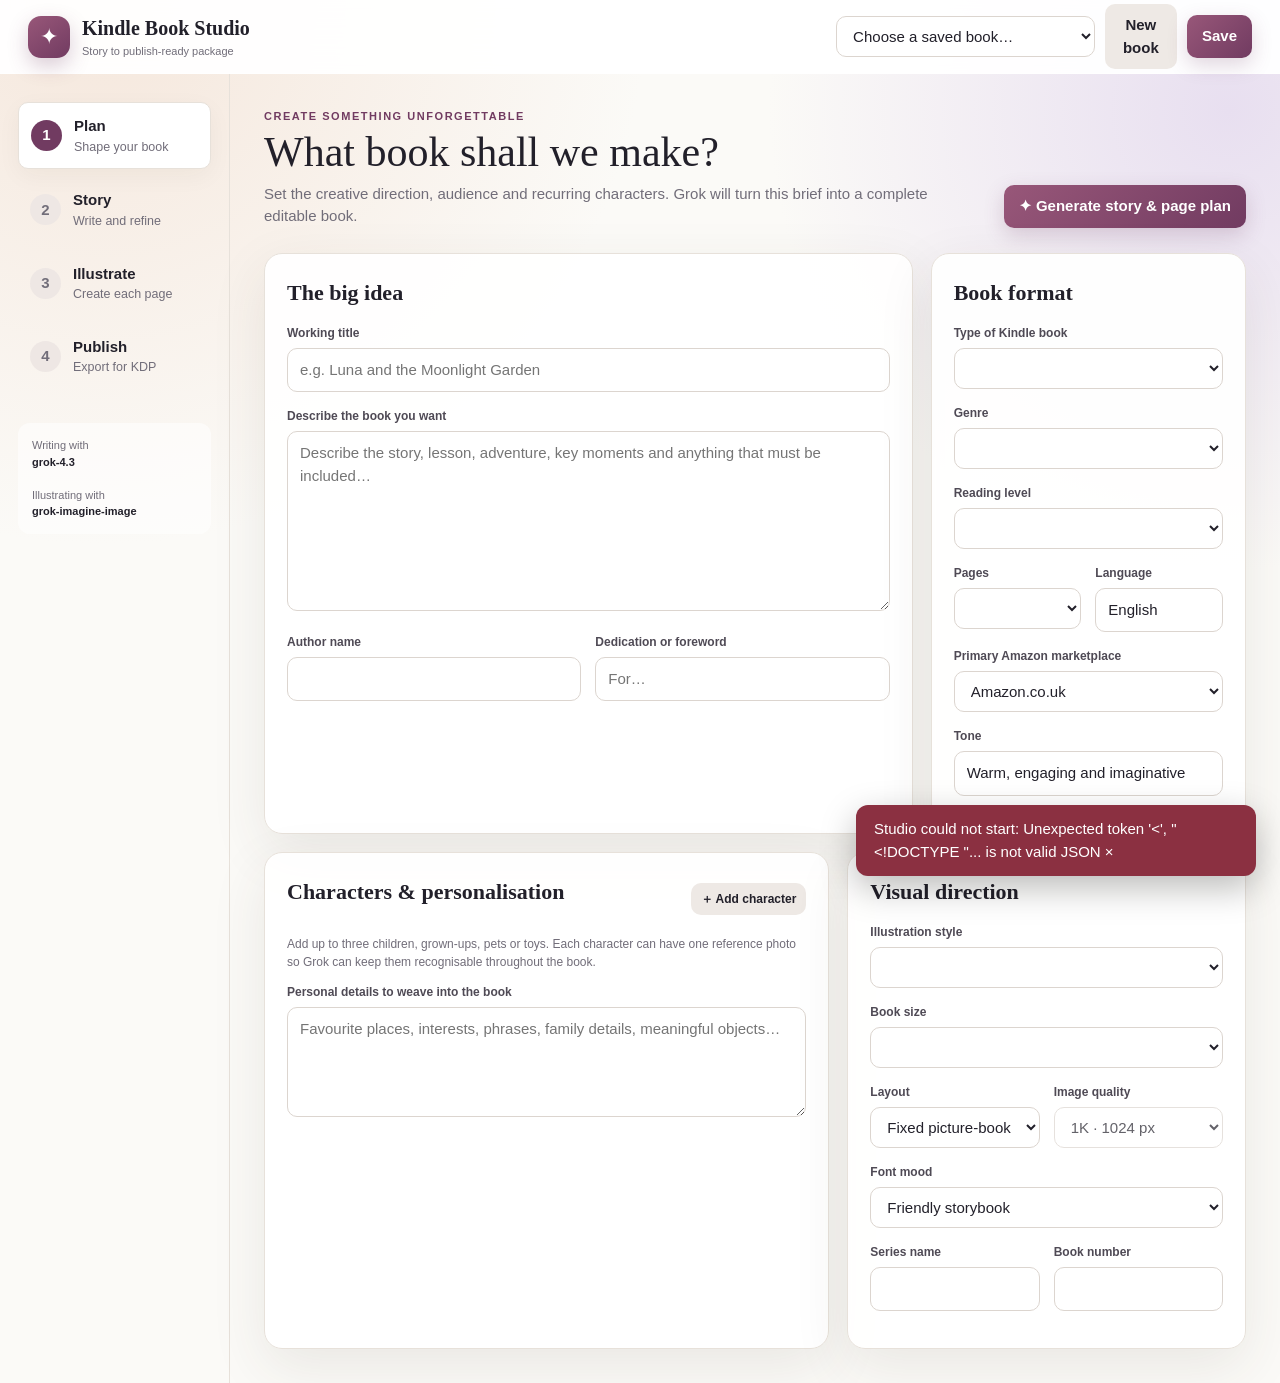
==== omlx-kindle/static/index.html @ c7218376 "backup 2026-07-29 14:13:57" ====
<!doctype html>
<html lang="en">
<head>
<meta charset="utf-8"><meta name="viewport" content="width=device-width,initial-scale=1">
<title>Kindle Book Studio</title>
<style>
:root{--ink:#22202a;--muted:#716d79;--paper:#fbfaf7;--card:#fff;--line:#e7e1da;--berry:#713b61;--berry2:#985779;--gold:#d69b4d;--green:#39735d;--shadow:0 18px 55px #44352c18}
*{box-sizing:border-box}body{margin:0;color:var(--ink);font:15px/1.5 Inter,ui-sans-serif,-apple-system,BlinkMacSystemFont,"Segoe UI",sans-serif;background:radial-gradient(circle at 8% 0,#f5e7dc 0,transparent 30%),radial-gradient(circle at 96% 8%,#e8dff0 0,transparent 26%),var(--paper);min-height:100vh}
button,input,select,textarea{font:inherit}.top{height:74px;padding:0 28px;display:flex;align-items:center;gap:20px;border-bottom:1px solid #fff8;background:#fffffff0;backdrop-filter:blur(18px);position:sticky;top:0;z-index:20}.brand{display:flex;align-items:center;gap:12px;min-width:260px}.mark{width:42px;height:42px;border-radius:13px;background:linear-gradient(145deg,var(--berry2),var(--berry));display:grid;place-items:center;color:#fff;font-size:22px;box-shadow:0 8px 20px #713b6140}.brand strong{font-family:Georgia,serif;font-size:20px}.brand small{display:block;color:var(--muted);font-size:11px}.projectbar{margin-left:auto;display:flex;gap:10px;align-items:center}.projectbar select{min-width:230px}
button{border:0;border-radius:10px;padding:10px 15px;background:#eee9e5;color:var(--ink);cursor:pointer;font-weight:650;transition:.15s}button:hover{transform:translateY(-1px);filter:brightness(.98)}button.primary{background:linear-gradient(135deg,var(--berry2),var(--berry));color:white;box-shadow:0 7px 20px #713b6135}button.gold{background:var(--gold);color:#27190d}button.small{padding:7px 10px;font-size:12px}button.ghost{background:transparent;border:1px solid var(--line)}button:disabled{opacity:.5;cursor:not-allowed;transform:none}
.shell{display:grid;grid-template-columns:230px minmax(0,1fr);max-width:1600px;margin:auto}.rail{padding:28px 18px;min-height:calc(100vh - 74px);border-right:1px solid var(--line)}.step{width:100%;display:flex;gap:12px;align-items:center;text-align:left;background:transparent;margin-bottom:8px;padding:12px}.step span{width:31px;height:31px;border-radius:50%;display:grid;place-items:center;background:#eee7e4;color:var(--muted)}.step.active{background:#fff;border:1px solid var(--line);box-shadow:0 7px 24px #36251b0b}.step.active span{background:var(--berry);color:#fff}.step b{display:block}.step small{display:block;font-weight:400;color:var(--muted)}.models{margin-top:34px;padding:14px;border-radius:12px;background:#ffffff99;color:var(--muted);font-size:11px}.models b{color:var(--ink)}
.main{padding:34px;min-width:0}.view{display:none}.view.active{display:block}.hero{display:flex;justify-content:space-between;gap:30px;align-items:end;margin-bottom:25px}.eyebrow{text-transform:uppercase;letter-spacing:.14em;color:var(--berry);font-size:11px;font-weight:800}.hero h1{font:42px/1.08 Georgia,serif;margin:5px 0 8px}.hero p{margin:0;color:var(--muted);max-width:680px}.grid{display:grid;grid-template-columns:repeat(12,1fr);gap:18px}.card{background:#fffffff2;border:1px solid var(--line);border-radius:18px;box-shadow:var(--shadow);padding:22px}.span8{grid-column:span 8}.span7{grid-column:span 7}.span6{grid-column:span 6}.span5{grid-column:span 5}.span4{grid-column:span 4}.span12{grid-column:span 12}.card h2,.card h3{font-family:Georgia,serif;margin:0 0 15px}.card h2{font-size:22px}.card h3{font-size:18px}
label{display:block;font-size:12px;font-weight:750;color:#4f4a55;margin:0 0 6px}.field{margin-bottom:15px}input,select,textarea{width:100%;border:1px solid #dcd5cf;border-radius:10px;background:#fff;padding:10px 12px;color:var(--ink);outline:none}textarea{min-height:110px;resize:vertical}input:focus,select:focus,textarea:focus{border-color:#a76c8b;box-shadow:0 0 0 3px #98577916}.fields2{display:grid;grid-template-columns:1fr 1fr;gap:14px}.fields3{display:grid;grid-template-columns:repeat(3,1fr);gap:14px}.hint{color:var(--muted);font-size:12px}.actions{display:flex;gap:10px;flex-wrap:wrap;align-items:center}.divider{height:1px;background:var(--line);margin:20px 0}.character{border:1px solid var(--line);border-radius:12px;padding:13px;margin:10px 0;background:#fdfbf9}.character-top{display:flex;gap:8px}.character-top input:first-child{width:35%}.character textarea{min-height:68px;margin-top:8px}.character-reference{display:flex;gap:12px;align-items:center;margin-top:10px;padding:9px;border:1px dashed #d8cec9;border-radius:11px;background:#fff}.character-reference img{width:82px;height:82px;object-fit:cover;border-radius:9px;box-shadow:0 4px 12px #26171c25;cursor:zoom-in}.character-reference .ref-upload{flex:1}.empty{text-align:center;padding:40px 20px;color:var(--muted)}
.story-head{display:grid;grid-template-columns:1fr 1fr;gap:18px;margin-bottom:18px}.book-title{font:32px Georgia,serif;border:0;border-bottom:1px solid var(--line);border-radius:0;background:transparent}.page-list{display:grid;gap:16px}.page-card{display:grid;grid-template-columns:70px minmax(0,1fr) 290px;border:1px solid var(--line);background:#fff;border-radius:16px;overflow:hidden}.pageno{padding:20px 10px;text-align:center;background:#f4eeea;color:var(--berry);font:24px Georgia,serif}.page-copy{padding:18px;border-right:1px solid var(--line)}.page-art{padding:18px;background:#fdfbf9}.page-card textarea{min-height:115px}.page-card .prompt{min-height:135px;font-size:12px}.approve{display:flex;gap:6px;align-items:center;color:var(--green);font-size:12px}.approve input{width:auto}
.gallery{display:grid;grid-template-columns:repeat(auto-fill,minmax(260px,1fr));gap:18px}.spread{border:1px solid var(--line);border-radius:16px;background:white;overflow:hidden;box-shadow:var(--shadow)}.artbox{aspect-ratio:4/3;background:linear-gradient(145deg,#ede4de,#ddd0dc);display:grid;place-items:center;overflow:hidden;position:relative}.artbox img{width:100%;height:100%;object-fit:cover}.artbox .placeholder{text-align:center;color:#7e7278;padding:20px}.spread-body{padding:15px}.spread-body textarea{min-height:105px}.cover-card{grid-column:span 2}.status{position:fixed;right:24px;bottom:24px;padding:13px 18px;background:#27222a;color:#fff;border-radius:12px;box-shadow:0 12px 35px #0004;z-index:50;display:none;max-width:400px}.status.show{display:block}.status.error{background:#8b3041}.status.good{background:#326a55}
.publish-preview{max-width:420px;margin:auto;background:white;aspect-ratio:.8;border-radius:5px;box-shadow:0 20px 55px #352c2740;padding:25px;display:flex;flex-direction:column;text-align:center;justify-content:flex-end;background-size:cover;background-position:center;color:#fff;text-shadow:0 2px 10px #000}.publish-preview h2{font-size:36px;margin:0}.checklist{list-style:none;padding:0}.checklist li{padding:9px 0;border-bottom:1px solid var(--line)}.checklist li:before{content:"✓";color:var(--green);font-weight:bold;margin-right:9px}.field-head{display:flex;align-items:center;justify-content:space-between;gap:10px;margin-bottom:6px}.field-head label{margin:0}.char-count{font-size:11px;color:var(--muted)}.kdp-note{padding:12px 14px;border-radius:10px;background:#f4eeea;color:#5f5660;font-size:12px;margin-bottom:16px}.kdp-section{border-top:1px solid var(--line);padding-top:18px;margin-top:18px}.kdp-section h3{margin-bottom:12px}
dialog{border:0;border-radius:18px;box-shadow:0 25px 90px #0005;padding:25px;max-width:560px;width:90%}dialog::backdrop{background:#281d2777;backdrop-filter:blur(5px)}
@media(max-width:950px){.shell{grid-template-columns:1fr}.rail{min-height:0;border-right:0;display:flex;gap:6px;padding:12px;overflow:auto}.step{min-width:150px}.models{display:none}.main{padding:20px}.span4,.span5,.span6,.span7,.span8{grid-column:span 12}.page-card{grid-template-columns:52px 1fr}.page-art{grid-column:2}.top{padding:0 14px}.brand small{display:none}.projectbar select{min-width:120px}.hero h1{font-size:32px}}@media(max-width:620px){.brand{min-width:0}.brand strong{display:none}.projectbar button:not(.primary){display:none}.fields2,.fields3,.story-head{grid-template-columns:1fr}.main{padding:14px}.gallery{grid-template-columns:1fr}.cover-card{grid-column:auto}}
</style>
</head>
<body>
<header class="top"><div class="brand"><div class="mark">✦</div><div><strong>Kindle Book Studio</strong><small>Story to publish-ready package</small></div></div><div class="projectbar"><select id="projects"><option value="">Choose a saved book…</option></select><button id="newBtn">New book</button><button class="primary" id="saveBtn">Save</button></div></header>
<div class="shell">
<aside class="rail">
 <button class="step active" data-view="plan"><span>1</span><div><b>Plan</b><small>Shape your book</small></div></button>
 <button class="step" data-view="story"><span>2</span><div><b>Story</b><small>Write and refine</small></div></button>
 <button class="step" data-view="art"><span>3</span><div><b>Illustrate</b><small>Create each page</small></div></button>
 <button class="step" data-view="publish"><span>4</span><div><b>Publish</b><small>Export for KDP</small></div></button>
 <div class="models">Writing with<br><b id="textModel">grok-4.3</b><br><br>Illustrating with<br><b id="imageModel">grok-imagine-image</b></div>
</aside>
<main class="main">
 <section class="view active" id="plan">
  <div class="hero"><div><div class="eyebrow">Create something unforgettable</div><h1>What book shall we make?</h1><p>Set the creative direction, audience and recurring characters. Grok will turn this brief into a complete editable book.</p></div><button class="primary" id="generateBtn">✦ Generate story & page plan</button></div>
  <div class="grid">
   <div class="card span8"><h2>The big idea</h2><div class="field"><label>Working title</label><input id="title" placeholder="e.g. Luna and the Moonlight Garden"></div><div class="field"><label>Describe the book you want</label><textarea id="prompt" style="min-height:180px" placeholder="Describe the story, lesson, adventure, key moments and anything that must be included…"></textarea></div><div class="fields2"><div class="field"><label>Author name</label><input id="author"></div><div class="field"><label>Dedication or foreword</label><input id="dedication" placeholder="For…"></div></div></div>
   <div class="card span4"><h2>Book format</h2><div class="field"><label>Type of Kindle book</label><select id="bookType"></select></div><div class="field"><label>Genre</label><select id="genre"></select></div><div class="field"><label>Reading level</label><select id="audience"></select></div><div class="fields2"><div class="field"><label>Pages</label><select id="pageCount"></select></div><div class="field"><label>Language</label><input id="language" value="English"></div></div><div class="field"><label>Primary Amazon marketplace</label><select id="primaryMarketplace"><option>Amazon.co.uk</option><option>Amazon.com</option><option>Amazon.com.au</option><option>Amazon.ca</option><option>Amazon.de</option><option>Amazon.fr</option><option>Amazon.es</option><option>Amazon.it</option><option>Amazon.in</option><option>Amazon.co.jp</option></select></div><div class="field"><label>Tone</label><input id="tone" value="Warm, engaging and imaginative"></div></div>
   <div class="card span7"><div class="actions" style="justify-content:space-between"><h2>Characters & personalisation</h2><button class="small" id="addCharacter">＋ Add character</button></div><p class="hint">Add up to three children, grown-ups, pets or toys. Each character can have one reference photo so Grok can keep them recognisable throughout the book.</p><div id="characters"></div><div class="field"><label>Personal details to weave into the book</label><textarea id="personalisation" placeholder="Favourite places, interests, phrases, family details, meaningful objects…"></textarea></div></div>
   <div class="card span5"><h2>Visual direction</h2><div class="field"><label>Illustration style</label><select id="imageStyle"></select></div><div class="field" id="customStyleWrap" hidden><label>Describe your own style</label><input id="customStyle"></div><div class="field"><label>Book size</label><select id="trim"></select></div><div class="fields2"><div class="field"><label>Layout</label><select id="layout"><option value="fixed">Fixed picture-book pages</option><option value="reflowable">Reflowable ebook text</option></select></div><div class="field"><label>Image quality</label><select disabled><option>1K · 1024 px</option></select></div></div><div class="field"><label>Font mood</label><select id="fontStyle"><option>Friendly storybook</option><option>Playful handwritten</option><option>Classic serif</option><option>Clean modern</option><option>Comic lettering</option><option>Easy-read accessible</option></select></div><div class="fields2"><div class="field"><label>Series name</label><input id="seriesName"></div><div class="field"><label>Book number</label><input id="bookNumber" type="number" min="1"></div></div></div>
  </div>
 </section>
 <section class="view" id="story">
  <div class="hero"><div><div class="eyebrow">The writing room</div><h1>Make every page sing.</h1><p>Edit anything directly, or ask Grok to rewrite just one page without disturbing the rest of the story.</p></div><div class="actions"><button id="fillTitles">Fill missing titles</button><button id="regenAll">Regenerate whole book</button><button class="primary" id="saveStory">Save changes</button></div></div>
  <div id="storyEmpty" class="card empty">Generate a story in the Plan step to begin.</div>
  <div id="storyEditor" hidden><div class="story-head"><div class="card"><label>Title</label><input class="book-title" id="editTitle"><label style="margin-top:12px">Subtitle</label><input id="editSubtitle"></div><div class="card"><label>Story summary</label><textarea id="summary"></textarea></div></div><div class="card" style="margin-bottom:18px"><h3>Cover direction</h3><div class="fields2"><div><label>Cover title</label><input id="coverTitle"><label style="margin-top:10px">Cover subtitle</label><input id="coverSubtitle"></div><div><label>Cover illustration prompt</label><textarea id="coverPrompt"></textarea></div></div><div class="actions"><button class="small" id="regenCover">Ask Grok to improve cover</button></div></div><div class="page-list" id="pageList"></div></div>
 </section>
 <section class="view" id="art">
  <div class="hero"><div><div class="eyebrow">The art studio</div><h1>Bring the book to life.</h1><p>Generate, inspect and refine each illustration. Text remains fully editable alongside the artwork.</p></div><div class="actions"><button id="generateNext">Generate next missing image</button><button class="primary" id="saveArt">Save changes</button></div></div>
  <div id="artEmpty" class="card empty">Finish the story plan before creating illustrations.</div><div class="gallery" id="gallery"></div>
 </section>
 <section class="view" id="publish">
  <div class="hero"><div><div class="eyebrow">Ready for the bookshelf</div><h1>Publish without retyping.</h1><p>Grok drafts the Amazon listing, while the decisions that legally belong to you remain editable. Copy individual fields or the complete worksheet.</p></div><div class="actions"><button id="generateListing">Regenerate KDP listing</button><button id="copyAllKdp">Copy all details</button><button class="gold" id="exportBtn">Create Kindle package</button></div></div>
  <div class="grid">
   <div class="card span4"><div class="publish-preview" id="coverPreview"><h2 id="previewTitle">Your Book</h2><p id="previewAuthor"></p></div><div class="kdp-note" style="margin-top:18px"><b>Before submitting:</b> confirm every detail matches the cover and manuscript. Amazon may change its category labels, so choose the closest live category if wording differs.</div><h3>Upload checklist</h3><ul class="checklist"><li>EPUB manuscript</li><li>Separate marketing cover image</li><li>Preview in Kindle Previewer</li><li>Confirm AI-generated text and images</li><li>Confirm publishing rights</li></ul><div id="exportResult"></div></div>
   <div class="card span8"><h2>Amazon KDP listing worksheet</h2>
    <div class="fields2"><div class="field"><div class="field-head"><label>Book title</label><button class="small ghost copyField" data-copy="kdpTitle">Copy</button></div><input id="kdpTitle"></div><div class="field"><div class="field-head"><label>Subtitle</label><button class="small ghost copyField" data-copy="kdpSubtitle">Copy</button></div><input id="kdpSubtitle"></div></div>
    <div class="fields3"><div class="field"><div class="field-head"><label>Author</label><button class="small ghost copyField" data-copy="kdpAuthor">Copy</button></div><input id="kdpAuthor"></div><div class="field"><label>Language</label><input id="kdpLanguage"></div><div class="field"><label>Edition number</label><input id="editionNumber"></div></div>
    <div class="fields2"><div class="field"><label>Series name</label><input id="kdpSeries"></div><div class="field"><label>Book number</label><input id="kdpBookNumber"></div></div>
    <div class="field"><div class="field-head"><label>Description — maximum 4,000 characters</label><div><span class="char-count" id="descriptionCount">0 / 4000</span> <button class="small ghost copyField" data-copy="description">Copy</button></div></div><textarea id="description" maxlength="4000" style="min-height:220px"></textarea></div>
    <div class="fields2"><div class="field"><div class="field-head"><label>Seven keyword phrases — one per line</label><button class="small ghost copyField" data-copy="keywords">Copy</button></div><textarea id="keywords" style="min-height:190px"></textarea><div class="char-count" id="keywordCount">0 / 7</div></div><div class="field"><div class="field-head"><label>Three category suggestions — one per line</label><button class="small ghost copyField" data-copy="categories">Copy</button></div><textarea id="categories" style="min-height:190px"></textarea><div class="char-count" id="categoryCount">0 / 3</div></div></div>
    <div class="kdp-section"><h3>Audience and marketplace</h3><div class="fields3"><div class="field"><label>Reading age</label><input id="readingAge"></div><div class="field"><label>Grade range</label><input id="gradeRange"></div><div class="field"><label>Sexually explicit?</label><select id="explicitContent"><option>No</option><option>Yes</option></select></div></div><div class="fields2"><div class="field"><label>Primary marketplace</label><input id="marketplace"></div><div class="field"><label>Publisher / imprint</label><input id="publisher"></div></div><div class="field"><label>Other contributors</label><input id="contributors"></div></div>
    <div class="kdp-section"><h3>Rights and content declarations</h3><div class="field"><label>Publishing rights</label><input id="publishingRights"></div><div class="field"><label>Distribution territories</label><input id="territories"></div><div class="field"><label>AI-generated content disclosure</label><input id="aiDisclosure"></div><div class="kdp-note">This studio uses Grok to create text and illustrations, so Amazon should be told that both are AI-generated. Review Amazon’s form carefully before submission.</div></div>
    <div class="kdp-section"><h3>Content and pricing choices</h3><div class="fields2"><div class="field"><label>DRM recommendation</label><textarea id="drm"></textarea></div><div class="field"><label>KDP Select recommendation</label><textarea id="kdpSelect"></textarea></div></div><div class="fields3"><div class="field"><label>Royalty recommendation</label><input id="royalty"></div><div class="field"><label>List price</label><input id="listPrice"></div><div class="field"><label>Currency</label><input id="currency"></div></div><div class="field"><label>Pricing rationale</label><textarea id="priceRationale"></textarea></div><div class="field"><label>Release timing</label><input id="releaseTiming"></div></div>
    <div class="kdp-section"><h3>Package contents</h3><ul class="checklist"><li>EPUB 3 book for Kindle upload</li><li>PDF proof for visual checking</li><li>Editable Word manuscript</li><li>Amazon metadata JSON worksheet</li><li>Project, images and files in one ZIP</li></ul></div>
   </div>
  </div>
 </section>
</main></div>
<div class="status" id="status"></div>
<dialog id="newDialog"><h2 style="font-family:Georgia,serif">Start a new book?</h2><p>Your current book will remain safely saved in the project library.</p><div class="actions" style="justify-content:flex-end"><button onclick="newDialog.close()">Cancel</button><button class="primary" id="confirmNew">Start fresh</button></div></dialog>
<script>
const $=s=>document.querySelector(s), $$=s=>[...document.querySelectorAll(s)];
let presets={}, project=null, busy=false;
const api=async(path,options={})=>{const r=await fetch(path,{headers:{'Content-Type':'application/json'},...options});const d=await r.json();if(!r.ok)throw Error(d.error||'Something went wrong');return d};
function toast(msg,type=''){const e=$('#status');e.textContent=msg;e.className='status show '+type;clearTimeout(e._t);e.onclick=null;e.title='';if(type==='error'){e.textContent=msg+'  ×';e.title='Click to dismiss';e.onclick=()=>e.className='status'}else{e._t=setTimeout(()=>e.className='status',5000)}}
function options(el,items,value,label){el.innerHTML=items.map(x=>{const v=typeof x==='object'?x[value]:x,l=typeof x==='object'?x[label]:x;return `<option value="${esc(v)}">${esc(l)}</option>`}).join('')}
function esc(v=''){return String(v).replace(/[&<>"']/g,m=>({'&':'&amp;','<':'&lt;','>':'&gt;','"':'&quot;',"'":'&#39;'}[m]))}
function show(name){$$('.view,.step').forEach(x=>x.classList.remove('active'));$('#'+name).classList.add('active');$(`.step[data-view="${name}"]`).classList.add('active');if(name==='art')renderArt();if(name==='publish')renderPublish();scrollTo(0,0)}
$$('.step').forEach(b=>b.onclick=()=>show(b.dataset.view));
function addCharacter(c={}){if($$('#characters .character').length>=3)return toast('Grok can use reference images for up to three characters.');const reference=c.reference_image&&project?`<a href="${imageUrl(c.reference_image)}" target="_blank" title="Open larger reference"><img src="${imageUrl(c.reference_image)}" alt="${esc(c.name||'Character')} reference"></a>`:'<div style="width:82px;height:82px;border-radius:9px;background:#f1ece8;display:grid;place-items:center;color:#8a7c83;font-size:28px">☺</div>';const div=document.createElement('div');div.className='character';div.innerHTML=`<div class="character-top"><input class="cname" placeholder="Name" value="${esc(c.name)}"><input class="crole" placeholder="Role — child, pet, guide…" value="${esc(c.role)}"><button class="small ghost remove">Remove</button></div><textarea class="cappearance" placeholder="Exact appearance, clothes, colours, age, hair, distinctive features…">${esc(c.appearance||c.continuity_rules)}</textarea><input class="cpersonality" placeholder="Personality, interests and mannerisms" value="${esc(c.personality)}"><div class="character-reference">${reference}<div class="ref-upload"><label>Character reference image</label><input class="creference" type="file" accept="image/png,image/jpeg,image/webp"><div class="hint refstate">${c.reference_image?'✓ Reference attached · choose another file to replace it':'Attach one clear photo of this character'}</div></div></div>`;div.querySelector('.remove').onclick=()=>div.remove();div.querySelector('.creference').onchange=e=>uploadCharacterReference(e.target,div);$('#characters').append(div)}
$('#addCharacter').onclick=()=>addCharacter();
function characters(){return $$('#characters .character').map((e,i)=>{const old=project?.character_bible?.[i]||{};return {name:e.querySelector('.cname').value,role:e.querySelector('.crole').value,appearance:e.querySelector('.cappearance').value,personality:e.querySelector('.cpersonality').value,continuity_rules:e.querySelector('.cappearance').value,reference_image:old.reference_image||'',reference_file_id:old.reference_file_id||'',reference_slot:old.reference_slot??i}}).filter(x=>x.name||x.appearance||x.reference_image)}
function settingsFromForm(){return {book_type:$('#bookType').value,genre:$('#genre').value,audience:$('#audience').value,language:$('#language').value,primary_marketplace:$('#primaryMarketplace').value,tone:$('#tone').value,page_count:+$('#pageCount').value,image_style:$('#imageStyle').value,custom_style:$('#customStyle').value,trim:$('#trim').value,layout:$('#layout').value,author:$('#author').value,font_style:$('#fontStyle').value,dedication:$('#dedication').value,series_name:$('#seriesName').value,book_number:$('#bookNumber').value,personalisation:$('#personalisation').value}}
function fillPlan(p){const s=p?.settings||{};$('#title').value=p?.title||'';$('#prompt').value=p?.prompt||'';for(const [id,key] of [['bookType','book_type'],['genre','genre'],['audience','audience'],['language','language'],['primaryMarketplace','primary_marketplace'],['tone','tone'],['pageCount','page_count'],['imageStyle','image_style'],['customStyle','custom_style'],['trim','trim'],['layout','layout'],['author','author'],['fontStyle','font_style'],['dedication','dedication'],['seriesName','series_name'],['bookNumber','book_number'],['personalisation','personalisation']])if(s[key]!=null)$('#'+id).value=s[key];$('#characters').innerHTML='';(p?.character_bible||[]).forEach(addCharacter);if(!p?.character_bible?.length)addCharacter();$('#customStyleWrap').hidden=$('#imageStyle').value!=='custom';renderReferences()}
function renderReferences(){}
async function uploadCharacterReference(input,card){const file=input.files[0];if(!file)return;const name=card.querySelector('.cname').value.trim();if(!name){input.value='';card.querySelector('.cname').focus();return toast('Enter this character’s name before attaching their image.','error')}try{await ensureProject();const index=$$('#characters .character').indexOf(card);const data=await new Promise((resolve,reject)=>{const r=new FileReader();r.onload=()=>resolve(r.result);r.onerror=reject;r.readAsDataURL(file)});toast(`Attaching ${name}'s reference image…`);project=await api(`/api/projects/${project.id}/upload-reference`,{method:'POST',body:JSON.stringify({name:file.name,label:`Identity and appearance reference for ${name}`,character_name:name,character_index:index,data})});fillPlan(project);toast(`${name}'s reference image is ready for Grok.`,'good')}catch(err){toast(err.message,'error')}finally{input.value=''}}
function pullEdits(){if(!project)return;project.title=$('#editTitle').value||$('#title').value;project.subtitle=$('#editSubtitle').value;project.story_summary=$('#summary').value;project.cover={...project.cover,title:$('#coverTitle').value,subtitle:$('#coverSubtitle').value,image_prompt:$('#coverPrompt').value};$$('.page-card').forEach((e,i)=>{if(!project.pages[i])return;Object.assign(project.pages[i],{heading:e.querySelector('.heading').value,text:e.querySelector('.text').value,image_prompt:e.querySelector('.prompt').value,text_approved:e.querySelector('.textok').checked})});project.settings=settingsFromForm();project.prompt=$('#prompt').value;project.character_bible=characters()}
async function save(){if(!project)return toast('Create a book first.','error');pullEdits();project=await api('/api/projects/'+project.id,{method:'PUT',body:JSON.stringify(project)});toast('Book saved safely.','good');await loadProjects()}
$('#saveBtn').onclick=$('#saveStory').onclick=$('#saveArt').onclick=save;
async function loadProjects(){const d=await api('/api/projects');$('#projects').innerHTML='<option value="">Choose a saved book…</option>'+d.projects.map(p=>`<option value="${p.id}">${esc(p.title)} · ${p.page_count||'new'} pages</option>`).join('');if(project)$('#projects').value=project.id}
$('#projects').onchange=async e=>{if(!e.target.value)return;project=await api('/api/projects/'+e.target.value);fillPlan(project);renderStory();toast('Book loaded.','good')}
function fresh(){project=null;fillPlan(null);$('#storyEditor').hidden=true;$('#storyEmpty').hidden=false;$('#gallery').innerHTML='';$('#artEmpty').hidden=false;show('plan');newDialog.close();toast('New blank book ready.')}
$('#newBtn').onclick=()=>project?newDialog.showModal():fresh();$('#confirmNew').onclick=fresh;
async function ensureProject(){const data={title:$('#title').value||'Untitled Book',prompt:$('#prompt').value,...settingsFromForm(),character_bible:characters()};if(!project){project=await api('/api/projects',{method:'POST',body:JSON.stringify(data)})}else{Object.assign(project,data,{settings:settingsFromForm(),character_bible:characters()});await save()}return project}
async function job(action,body={},message='Grok is working…'){if(busy)return;busy=true;toast(message);try{const p=await ensureProject(),d=await api(`/api/projects/${p.id}/${action}`,{method:'POST',body:JSON.stringify(body)});for(;;){await new Promise(r=>setTimeout(r,1800));const j=await api('/api/jobs/'+d.job_id);if(j.error)throw Error(j.error);if(j.status==='done'){busy=false;return j.result}if(!j.status)throw Error('The studio service restarted. Reopen Kindle Book Studio and try again.')}}catch(e){busy=false;toast(e.message,'error');throw e}}
$('#generateBtn').onclick=async()=>{if(!$('#prompt').value.trim())return toast('Describe the book first.','error');try{project=await job('generate',{},'Grok is writing and planning every page…');renderStory();await loadProjects();show('story');toast('Your complete first draft is ready.','good')}catch{}}
$('#regenAll').onclick=async()=>{if(!confirm('Create a completely new draft? Your current version is kept in revisions.'))return;try{project=await job('generate',{},'Grok is creating a fresh draft…');renderStory();toast('Fresh draft ready.','good')}catch{}}
$('#fillTitles').onclick=async()=>{if(!project?.pages?.length)return toast('Generate the story first.','error');pullEdits();await save();try{project=await job('populate-titles',{},'Grok is writing the subtitle, cover subtitle and page headings…');renderStory();toast('All missing titles and headings are now populated.','good')}catch{}}
function renderStory(){const ok=project?.pages?.length;$('#storyEmpty').hidden=!!ok;$('#storyEditor').hidden=!ok;if(!ok)return;$('#editTitle').value=project.title||'';$('#editSubtitle').value=project.subtitle||'';$('#summary').value=project.story_summary||'';$('#coverTitle').value=project.cover?.title||project.title;$('#coverSubtitle').value=project.cover?.subtitle||'';$('#coverPrompt').value=project.cover?.image_prompt||'';$('#pageList').innerHTML=project.pages.map((p,i)=>`<article class="page-card" data-i="${i}"><div class="pageno">${p.number}</div><div class="page-copy"><label>Heading</label><input class="heading" value="${esc(p.heading)}"><label style="margin-top:10px">Page text</label><textarea class="text">${esc(p.text)}</textarea><label class="approve"><input class="textok" type="checkbox" ${p.text_approved?'checked':''}> Text approved</label></div><div class="page-art"><label>Detailed illustration prompt</label><textarea class="prompt">${esc(p.image_prompt)}</textarea><div class="actions"><button class="small regenPage">Ask Grok to revise</button></div></div></article>`).join('');$$('.regenPage').forEach((b,i)=>b.onclick=()=>revisePage(i+1))}
async function revisePage(n){pullEdits();await save();const req=prompt(`What should Grok change on page ${n}?`,'Improve the writing, pacing and illustration prompt.');if(req===null)return;try{project=await job('regenerate-page',{page:n,request:req},`Grok is revising page ${n}…`);renderStory();toast(`Page ${n} revised. The rest is unchanged.`,'good')}catch{}}
$('#regenCover').onclick=async()=>{const req=prompt('What should change about the cover?','Make it more commercially compelling and visually distinctive.');if(req===null)return;try{project=await job('regenerate-cover',{request:req},'Grok is refining the cover…');renderStory();toast('Cover direction updated.','good')}catch{}}
function imageUrl(rel){return rel&&project?`/api/projects/${project.id}/${rel}`:''}
function renderArt(){const ok=project?.pages?.length;$('#artEmpty').hidden=!!ok;$('#gallery').innerHTML='';if(!ok)return;const all=[{number:'cover',heading:'Front cover',text:project.cover?.subtitle||'',image:project.cover?.image,approved:project.cover?.approved},...project.pages];$('#gallery').innerHTML=all.map((p,i)=>`<article class="spread ${i===0?'cover-card':''}" data-target="${p.number}"><div class="artbox">${p.image?`<img src="${imageUrl(p.image)}">`:`<div class="placeholder"><div style="font-size:32px">✦</div>No illustration yet</div>`}</div><div class="spread-body"><label>${i?'Page '+p.number:'Cover'}</label>${i?`<textarea class="arttext">${esc(p.text)}</textarea>`:`<h3>${esc(project.title)}</h3>`}<div class="actions"><button class="small makeImage">${p.image?'Regenerate image':'Generate image'}</button><label class="approve"><input class="artok" type="checkbox" ${p.approved?'checked':''}> Approved</label></div></div></article>`).join('');$$('.makeImage').forEach(b=>b.onclick=()=>makeImage(b.closest('.spread').dataset.target));$$('.arttext').forEach((e,i)=>e.onchange=()=>project.pages[i].text=e.value);$$('.artok').forEach((e,i)=>e.onchange=()=>{if(i===0)project.cover.approved=e.checked;else project.pages[i-1].approved=e.checked})}
async function makeImage(target){pullEdits();await save();try{const r=await job('generate-image',{target},`Grok is illustrating ${target==='cover'?'the cover':'page '+target}…`);project=r.project;renderArt();toast('Illustration ready.','good')}catch{}}
$('#generateNext').onclick=()=>{if(!project)return;const target=!project.cover?.image?'cover':project.pages.find(p=>!p.image)?.number;if(!target)return toast('Every illustration has been generated.','good');makeImage(target)}
function lineValues(id,limit){return $('#'+id).value.split('\\n').map(x=>x.trim()).filter(Boolean).slice(0,limit)}
function updateKdpCounts(){const d=$('#description').value.length,k=lineValues('keywords',99).length,c=lineValues('categories',99).length;$('#descriptionCount').textContent=`${d} / 4000`;$('#keywordCount').textContent=`${k} / 7`;$('#categoryCount').textContent=`${c} / 3`;$('#keywordCount').style.color=k===7?'var(--green)':'#9a5b35';$('#categoryCount').style.color=c===3?'var(--green)':'#9a5b35'}
function renderPublish(){if(!project)return;pullEdits();const m=project.metadata||{},s=project.settings||{};$('#previewTitle').textContent=project.title||'Your Book';$('#previewAuthor').textContent=s.author?'by '+s.author:'';const cover=imageUrl(project.cover?.image);$('#coverPreview').style.backgroundImage=cover?`linear-gradient(#0001,#0008),url("${cover}")`:'linear-gradient(145deg,#7c496c,#342239)';const values={kdpTitle:project.title||'',kdpSubtitle:project.subtitle||'',kdpAuthor:s.author||'',kdpLanguage:s.language||'English',editionNumber:m.edition_number||'1',kdpSeries:s.series_name||'',kdpBookNumber:s.book_number||'',description:m.description||'',keywords:(m.keywords||[]).join('\\n'),categories:(m.categories||[]).join('\\n'),readingAge:m.age_range||s.audience||'',gradeRange:m.grade_range||'',explicitContent:m.sexually_explicit||'No',marketplace:s.primary_marketplace||m.primary_marketplace||'Amazon.co.uk',publisher:m.publisher||'Independently published',contributors:m.contributors||'None',publishingRights:m.publishing_rights||'I own the copyright and hold the necessary publishing rights',territories:m.territories||'All territories (worldwide rights)',aiDisclosure:m.ai_generated_content||'Yes — AI-generated text and images; no AI translation',drm:m.drm_recommendation||'',kdpSelect:m.kdp_select_recommendation||'',royalty:m.royalty_recommendation||'',listPrice:m.list_price||'',currency:m.currency||'GBP',priceRationale:m.price_rationale||'',releaseTiming:m.release_timing||'Publish now'};for(const [id,value] of Object.entries(values))$('#'+id).value=value;updateKdpCounts()}
function pullPublishMetadata(){if(!project)return;const m=project.metadata=project.metadata||{};project.title=$('#kdpTitle').value.trim()||project.title;project.subtitle=$('#kdpSubtitle').value.trim();project.settings.author=$('#kdpAuthor').value.trim();project.settings.language=$('#kdpLanguage').value.trim();project.settings.series_name=$('#kdpSeries').value.trim();project.settings.book_number=$('#kdpBookNumber').value.trim();project.settings.primary_marketplace=$('#marketplace').value;Object.assign(m,{description:$('#description').value.slice(0,4000),keywords:lineValues('keywords',7),categories:lineValues('categories',3),age_range:$('#readingAge').value,grade_range:$('#gradeRange').value,sexually_explicit:$('#explicitContent').value,primary_marketplace:$('#marketplace').value,publisher:$('#publisher').value,contributors:$('#contributors').value,publishing_rights:$('#publishingRights').value,territories:$('#territories').value,ai_generated_content:$('#aiDisclosure').value,drm_recommendation:$('#drm').value,kdp_select_recommendation:$('#kdpSelect').value,royalty_recommendation:$('#royalty').value,list_price:$('#listPrice').value,currency:$('#currency').value,price_rationale:$('#priceRationale').value,edition_number:$('#editionNumber').value,release_timing:$('#releaseTiming').value})}
async function savePublish(){pullEdits();pullPublishMetadata();project=await api('/api/projects/'+project.id,{method:'PUT',body:JSON.stringify(project)});await loadProjects();return project}
async function copyValue(id){await navigator.clipboard.writeText($('#'+id).value);toast('Copied to clipboard.','good')}
$$('.copyField').forEach(b=>b.onclick=()=>copyValue(b.dataset.copy));
$('#description').oninput=$('#keywords').oninput=$('#categories').oninput=updateKdpCounts;
$('#generateListing').onclick=async()=>{if(!project?.pages?.length)return toast('Generate the story first.','error');try{project=await job('generate-metadata',{},'Grok is creating the complete Amazon KDP listing…');renderPublish();toast('Amazon listing worksheet is ready.','good')}catch{}}
$('#copyAllKdp').onclick=async()=>{if(!project)return toast('Create or load a book first.','error');pullPublishMetadata();const m=project.metadata,s=project.settings;const text=`AMAZON KDP LISTING\\n\\nTitle: ${project.title}\\nSubtitle: ${project.subtitle}\\nAuthor: ${s.author}\\nLanguage: ${s.language}\\nSeries: ${s.series_name||'None'}\\nBook number: ${s.book_number||'None'}\\nEdition: ${m.edition_number}\\n\\nDESCRIPTION (${m.description.length}/4000)\\n${m.description}\\n\\n7 KEYWORDS\\n${m.keywords.map((x,i)=>`${i+1}. ${x}`).join('\\n')}\\n\\n3 CATEGORIES\\n${m.categories.map((x,i)=>`${i+1}. ${x}`).join('\\n')}\\n\\nAUDIENCE\\nReading age: ${m.age_range}\\nGrade range: ${m.grade_range}\\nSexually explicit: ${m.sexually_explicit}\\nPrimary marketplace: ${m.primary_marketplace}\\n\\nRIGHTS AND CONTENT\\nPublishing rights: ${m.publishing_rights}\\nTerritories: ${m.territories}\\nAI disclosure: ${m.ai_generated_content}\\nPublisher/imprint: ${m.publisher}\\nContributors: ${m.contributors}\\n\\nCONTENT AND PRICING\\nDRM: ${m.drm_recommendation}\\nKDP Select: ${m.kdp_select_recommendation}\\nRoyalty: ${m.royalty_recommendation}\\nList price: ${m.list_price} ${m.currency}\\nPricing rationale: ${m.price_rationale}\\nRelease timing: ${m.release_timing}`;await navigator.clipboard.writeText(text);toast('Complete KDP worksheet copied.','good')}
$('#exportBtn').onclick=async()=>{if(!project)return toast('Create or load a book first.','error');if(lineValues('keywords',99).length!==7||lineValues('categories',99).length!==3)return toast('Please provide exactly 7 keywords and 3 categories before exporting.','error');await savePublish();try{const r=await job('export',{},'Building your Kindle package…');$('#exportResult').innerHTML=`<div class="divider"></div><h3>Package created</h3><p class="hint">Saved in your Kindle Books / Exports folder.</p><div class="actions"><button onclick="navigator.clipboard.writeText('${esc(r.bundle)}');toast('File location copied.','good')">Copy package location</button></div>`;toast('Kindle package created successfully.','good')}catch{}}
$('#imageStyle').onchange=()=>$('#customStyleWrap').hidden=$('#imageStyle').value!=='custom';
(async()=>{try{presets=await api('/api/presets');options($('#bookType'),presets.book_types,'id','label');options($('#genre'),presets.genres);options($('#audience'),presets.reading_levels);options($('#pageCount'),presets.page_counts);options($('#imageStyle'),presets.image_styles,'id','label');options($('#trim'),presets.trims,'id','label');$('#textModel').textContent=presets.text_model;$('#imageModel').textContent=presets.image_model;$('#pageCount').value='24';$('#bookType').value='picture_book';$('#imageStyle').value='cinematic_3d';$('#trim').value='8x10';await loadProjects();fillPlan(null)}catch(e){toast('Studio could not start: '+e.message,'error')}})();
</script>
</body></html>
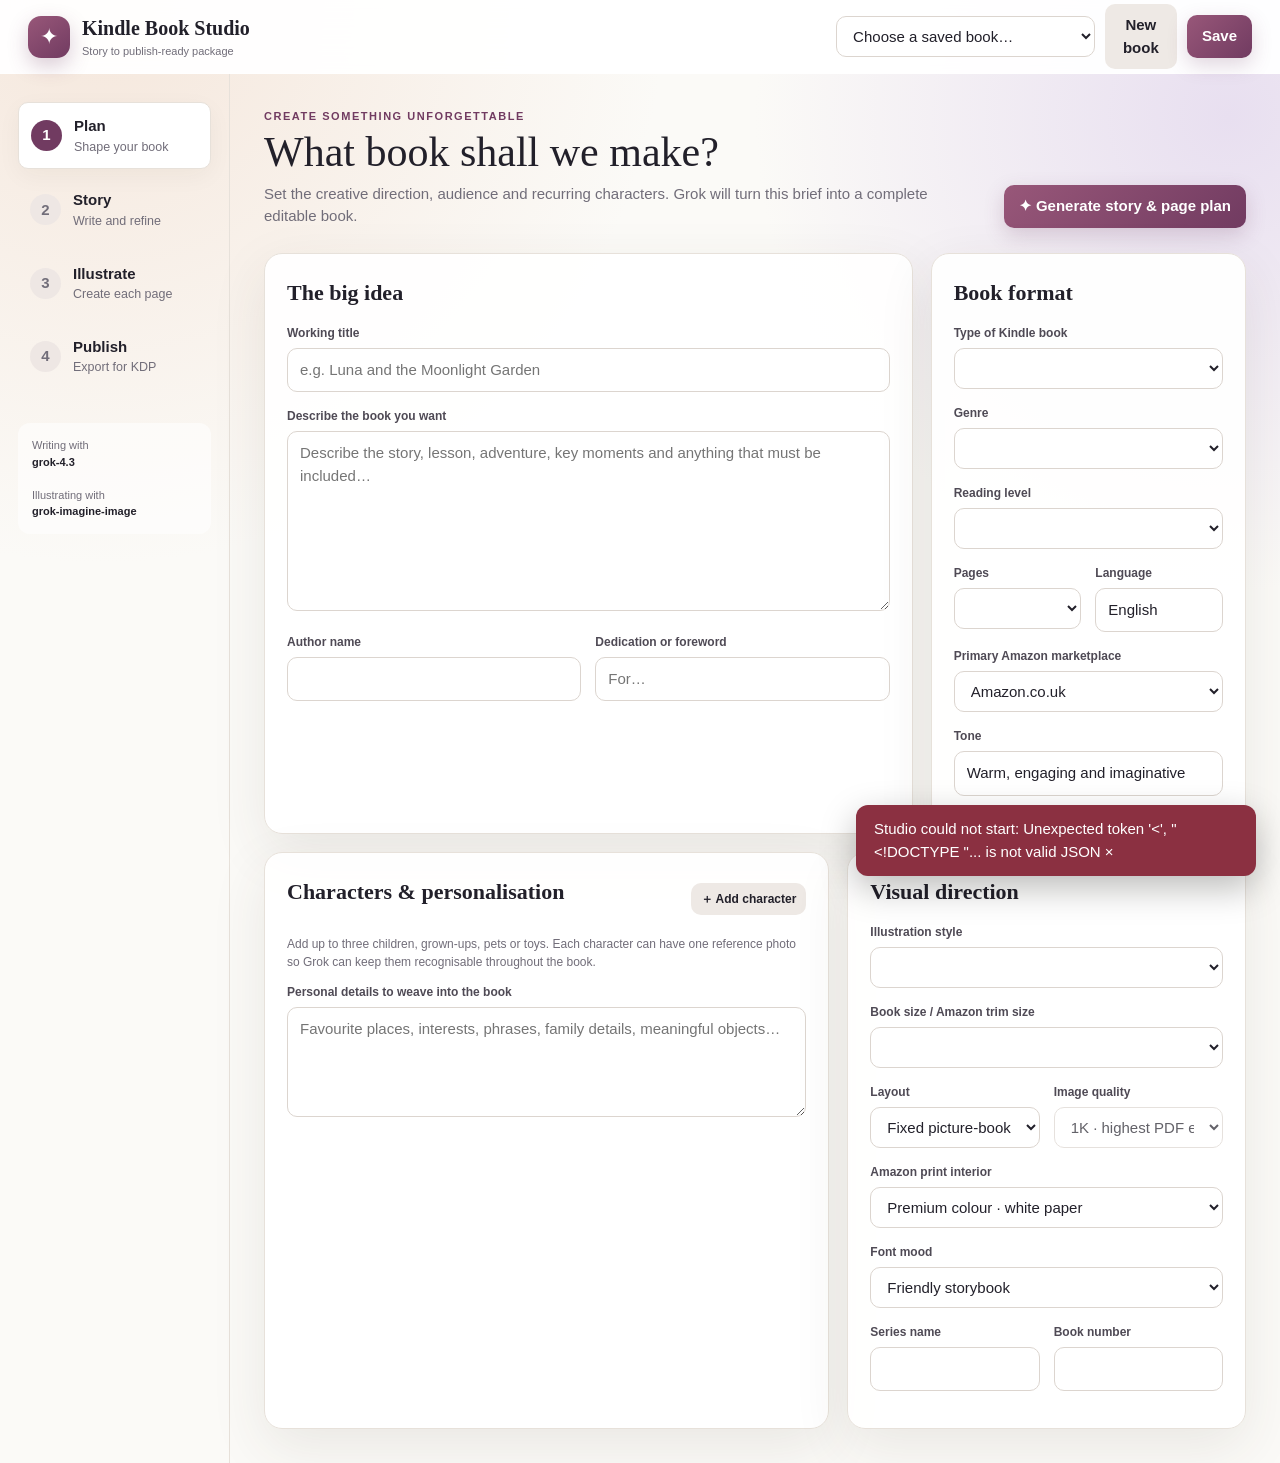
==== commit 9abf0d37: "backup 2026-07-29 14:44:54" ====
--- a/omlx-kindle/static/index.html
+++ b/omlx-kindle/static/index.html
@@ -35,7 +35,7 @@
    <div class="card span8"><h2>The big idea</h2><div class="field"><label>Working title</label><input id="title" placeholder="e.g. Luna and the Moonlight Garden"></div><div class="field"><label>Describe the book you want</label><textarea id="prompt" style="min-height:180px" placeholder="Describe the story, lesson, adventure, key moments and anything that must be included…"></textarea></div><div class="fields2"><div class="field"><label>Author name</label><input id="author"></div><div class="field"><label>Dedication or foreword</label><input id="dedication" placeholder="For…"></div></div></div>
    <div class="card span4"><h2>Book format</h2><div class="field"><label>Type of Kindle book</label><select id="bookType"></select></div><div class="field"><label>Genre</label><select id="genre"></select></div><div class="field"><label>Reading level</label><select id="audience"></select></div><div class="fields2"><div class="field"><label>Pages</label><select id="pageCount"></select></div><div class="field"><label>Language</label><input id="language" value="English"></div></div><div class="field"><label>Primary Amazon marketplace</label><select id="primaryMarketplace"><option>Amazon.co.uk</option><option>Amazon.com</option><option>Amazon.com.au</option><option>Amazon.ca</option><option>Amazon.de</option><option>Amazon.fr</option><option>Amazon.es</option><option>Amazon.it</option><option>Amazon.in</option><option>Amazon.co.jp</option></select></div><div class="field"><label>Tone</label><input id="tone" value="Warm, engaging and imaginative"></div></div>
    <div class="card span7"><div class="actions" style="justify-content:space-between"><h2>Characters & personalisation</h2><button class="small" id="addCharacter">＋ Add character</button></div><p class="hint">Add up to three children, grown-ups, pets or toys. Each character can have one reference photo so Grok can keep them recognisable throughout the book.</p><div id="characters"></div><div class="field"><label>Personal details to weave into the book</label><textarea id="personalisation" placeholder="Favourite places, interests, phrases, family details, meaningful objects…"></textarea></div></div>
-   <div class="card span5"><h2>Visual direction</h2><div class="field"><label>Illustration style</label><select id="imageStyle"></select></div><div class="field" id="customStyleWrap" hidden><label>Describe your own style</label><input id="customStyle"></div><div class="field"><label>Book size</label><select id="trim"></select></div><div class="fields2"><div class="field"><label>Layout</label><select id="layout"><option value="fixed">Fixed picture-book pages</option><option value="reflowable">Reflowable ebook text</option></select></div><div class="field"><label>Image quality</label><select disabled><option>1K · 1024 px</option></select></div></div><div class="field"><label>Font mood</label><select id="fontStyle"><option>Friendly storybook</option><option>Playful handwritten</option><option>Classic serif</option><option>Clean modern</option><option>Comic lettering</option><option>Easy-read accessible</option></select></div><div class="fields2"><div class="field"><label>Series name</label><input id="seriesName"></div><div class="field"><label>Book number</label><input id="bookNumber" type="number" min="1"></div></div></div>
+   <div class="card span5"><h2>Visual direction</h2><div class="field"><label>Illustration style</label><select id="imageStyle"></select></div><div class="field" id="customStyleWrap" hidden><label>Describe your own style</label><input id="customStyle"></div><div class="field"><label>Book size / Amazon trim size</label><select id="trim"></select></div><div class="fields2"><div class="field"><label>Layout</label><select id="layout"><option value="fixed">Fixed picture-book pages</option><option value="reflowable">Reflowable ebook text</option></select></div><div class="field"><label>Image quality</label><select disabled><option>1K · highest PDF export quality</option></select></div></div><div class="field"><label>Amazon print interior</label><select id="printInterior"><option value="premium_colour">Premium colour · white paper</option><option value="standard_colour">Standard colour · white paper</option></select></div><div class="field"><label>Font mood</label><select id="fontStyle"><option>Friendly storybook</option><option>Playful handwritten</option><option>Classic serif</option><option>Clean modern</option><option>Comic lettering</option><option>Easy-read accessible</option></select></div><div class="fields2"><div class="field"><label>Series name</label><input id="seriesName"></div><div class="field"><label>Book number</label><input id="bookNumber" type="number" min="1"></div></div></div>
   </div>
  </section>
  <section class="view" id="story">
@@ -50,7 +50,7 @@
  <section class="view" id="publish">
   <div class="hero"><div><div class="eyebrow">Ready for the bookshelf</div><h1>Publish without retyping.</h1><p>Grok drafts the Amazon listing, while the decisions that legally belong to you remain editable. Copy individual fields or the complete worksheet.</p></div><div class="actions"><button id="generateListing">Regenerate KDP listing</button><button id="copyAllKdp">Copy all details</button><button class="gold" id="exportBtn">Create Kindle package</button></div></div>
   <div class="grid">
-   <div class="card span4"><div class="publish-preview" id="coverPreview"><h2 id="previewTitle">Your Book</h2><p id="previewAuthor"></p></div><div class="kdp-note" style="margin-top:18px"><b>Before submitting:</b> confirm every detail matches the cover and manuscript. Amazon may change its category labels, so choose the closest live category if wording differs.</div><h3>Upload checklist</h3><ul class="checklist"><li>EPUB manuscript</li><li>Separate marketing cover image</li><li>Preview in Kindle Previewer</li><li>Confirm AI-generated text and images</li><li>Confirm publishing rights</li></ul><div id="exportResult"></div></div>
+   <div class="card span4"><div class="publish-preview" id="coverPreview"><h2 id="previewTitle">Your Book</h2><p id="previewAuthor"></p></div><div class="kdp-note" style="margin-top:18px"><b>Before submitting:</b> confirm every detail matches the cover and manuscript. Amazon may change its category labels, so choose the closest live category if wording differs.</div><h3>Amazon print setup</h3><ul class="checklist"><li>Binding: Paperback</li><li>Trim size: <b id="printTrim">8 × 10 inches</b></li><li>Interior: <b id="printInteriorDisplay">Premium colour</b></li><li>Paper: White</li><li>Bleed: Yes</li><li>Interior pages: <b id="printPageCount">0</b></li></ul><div class="kdp-note" id="printEligibility"></div><h3>Upload checklist</h3><ul class="checklist"><li>Manuscript PDF — interior only</li><li>Book Cover PDF — back, spine and front</li><li>EPUB for Kindle ebook</li><li>Confirm AI-generated text and images</li><li>Confirm publishing rights</li></ul><div id="exportResult"></div></div>
    <div class="card span8"><h2>Amazon KDP listing worksheet</h2>
     <div class="fields2"><div class="field"><div class="field-head"><label>Book title</label><button class="small ghost copyField" data-copy="kdpTitle">Copy</button></div><input id="kdpTitle"></div><div class="field"><div class="field-head"><label>Subtitle</label><button class="small ghost copyField" data-copy="kdpSubtitle">Copy</button></div><input id="kdpSubtitle"></div></div>
     <div class="fields3"><div class="field"><div class="field-head"><label>Author</label><button class="small ghost copyField" data-copy="kdpAuthor">Copy</button></div><input id="kdpAuthor"></div><div class="field"><label>Language</label><input id="kdpLanguage"></div><div class="field"><label>Edition number</label><input id="editionNumber"></div></div>
@@ -60,7 +60,7 @@
     <div class="kdp-section"><h3>Audience and marketplace</h3><div class="fields3"><div class="field"><label>Reading age</label><input id="readingAge"></div><div class="field"><label>Grade range</label><input id="gradeRange"></div><div class="field"><label>Sexually explicit?</label><select id="explicitContent"><option>No</option><option>Yes</option></select></div></div><div class="fields2"><div class="field"><label>Primary marketplace</label><input id="marketplace"></div><div class="field"><label>Publisher / imprint</label><input id="publisher"></div></div><div class="field"><label>Other contributors</label><input id="contributors"></div></div>
     <div class="kdp-section"><h3>Rights and content declarations</h3><div class="field"><label>Publishing rights</label><input id="publishingRights"></div><div class="field"><label>Distribution territories</label><input id="territories"></div><div class="field"><label>AI-generated content disclosure</label><input id="aiDisclosure"></div><div class="kdp-note">This studio uses Grok to create text and illustrations, so Amazon should be told that both are AI-generated. Review Amazon’s form carefully before submission.</div></div>
     <div class="kdp-section"><h3>Content and pricing choices</h3><div class="fields2"><div class="field"><label>DRM recommendation</label><textarea id="drm"></textarea></div><div class="field"><label>KDP Select recommendation</label><textarea id="kdpSelect"></textarea></div></div><div class="fields3"><div class="field"><label>Royalty recommendation</label><input id="royalty"></div><div class="field"><label>List price</label><input id="listPrice"></div><div class="field"><label>Currency</label><input id="currency"></div></div><div class="field"><label>Pricing rationale</label><textarea id="priceRationale"></textarea></div><div class="field"><label>Release timing</label><input id="releaseTiming"></div></div>
-    <div class="kdp-section"><h3>Package contents</h3><ul class="checklist"><li>EPUB 3 book for Kindle upload</li><li>PDF proof for visual checking</li><li>Editable Word manuscript</li><li>Amazon metadata JSON worksheet</li><li>Project, images and files in one ZIP</li></ul></div>
+    <div class="kdp-section"><h3>Package contents</h3><ul class="checklist"><li>Manuscript PDF without the cover</li><li>Separate wraparound Book Cover PDF</li><li>EPUB 3 book for Kindle ebook upload</li><li>Combined PDF proof for visual checking</li><li>Editable Word manuscript</li><li>Amazon metadata JSON worksheet</li><li>Project, images and files in one ZIP</li></ul></div>
    </div>
   </div>
  </section>
@@ -79,8 +79,8 @@
 function addCharacter(c={}){if($$('#characters .character').length>=3)return toast('Grok can use reference images for up to three characters.');const reference=c.reference_image&&project?`<a href="${imageUrl(c.reference_image)}" target="_blank" title="Open larger reference"><img src="${imageUrl(c.reference_image)}" alt="${esc(c.name||'Character')} reference"></a>`:'<div style="width:82px;height:82px;border-radius:9px;background:#f1ece8;display:grid;place-items:center;color:#8a7c83;font-size:28px">☺</div>';const div=document.createElement('div');div.className='character';div.innerHTML=`<div class="character-top"><input class="cname" placeholder="Name" value="${esc(c.name)}"><input class="crole" placeholder="Role — child, pet, guide…" value="${esc(c.role)}"><button class="small ghost remove">Remove</button></div><textarea class="cappearance" placeholder="Exact appearance, clothes, colours, age, hair, distinctive features…">${esc(c.appearance||c.continuity_rules)}</textarea><input class="cpersonality" placeholder="Personality, interests and mannerisms" value="${esc(c.personality)}"><div class="character-reference">${reference}<div class="ref-upload"><label>Character reference image</label><input class="creference" type="file" accept="image/png,image/jpeg,image/webp"><div class="hint refstate">${c.reference_image?'✓ Reference attached · choose another file to replace it':'Attach one clear photo of this character'}</div></div></div>`;div.querySelector('.remove').onclick=()=>div.remove();div.querySelector('.creference').onchange=e=>uploadCharacterReference(e.target,div);$('#characters').append(div)}
 $('#addCharacter').onclick=()=>addCharacter();
 function characters(){return $$('#characters .character').map((e,i)=>{const old=project?.character_bible?.[i]||{};return {name:e.querySelector('.cname').value,role:e.querySelector('.crole').value,appearance:e.querySelector('.cappearance').value,personality:e.querySelector('.cpersonality').value,continuity_rules:e.querySelector('.cappearance').value,reference_image:old.reference_image||'',reference_file_id:old.reference_file_id||'',reference_slot:old.reference_slot??i}}).filter(x=>x.name||x.appearance||x.reference_image)}
-function settingsFromForm(){return {book_type:$('#bookType').value,genre:$('#genre').value,audience:$('#audience').value,language:$('#language').value,primary_marketplace:$('#primaryMarketplace').value,tone:$('#tone').value,page_count:+$('#pageCount').value,image_style:$('#imageStyle').value,custom_style:$('#customStyle').value,trim:$('#trim').value,layout:$('#layout').value,author:$('#author').value,font_style:$('#fontStyle').value,dedication:$('#dedication').value,series_name:$('#seriesName').value,book_number:$('#bookNumber').value,personalisation:$('#personalisation').value}}
-function fillPlan(p){const s=p?.settings||{};$('#title').value=p?.title||'';$('#prompt').value=p?.prompt||'';for(const [id,key] of [['bookType','book_type'],['genre','genre'],['audience','audience'],['language','language'],['primaryMarketplace','primary_marketplace'],['tone','tone'],['pageCount','page_count'],['imageStyle','image_style'],['customStyle','custom_style'],['trim','trim'],['layout','layout'],['author','author'],['fontStyle','font_style'],['dedication','dedication'],['seriesName','series_name'],['bookNumber','book_number'],['personalisation','personalisation']])if(s[key]!=null)$('#'+id).value=s[key];$('#characters').innerHTML='';(p?.character_bible||[]).forEach(addCharacter);if(!p?.character_bible?.length)addCharacter();$('#customStyleWrap').hidden=$('#imageStyle').value!=='custom';renderReferences()}
+function settingsFromForm(){return {book_type:$('#bookType').value,genre:$('#genre').value,audience:$('#audience').value,language:$('#language').value,primary_marketplace:$('#primaryMarketplace').value,tone:$('#tone').value,page_count:+$('#pageCount').value,image_style:$('#imageStyle').value,custom_style:$('#customStyle').value,trim:$('#trim').value,layout:$('#layout').value,print_interior:$('#printInterior').value,author:$('#author').value,font_style:$('#fontStyle').value,dedication:$('#dedication').value,series_name:$('#seriesName').value,book_number:$('#bookNumber').value,personalisation:$('#personalisation').value}}
+function fillPlan(p){const s=p?.settings||{};$('#title').value=p?.title||'';$('#prompt').value=p?.prompt||'';for(const [id,key] of [['bookType','book_type'],['genre','genre'],['audience','audience'],['language','language'],['primaryMarketplace','primary_marketplace'],['tone','tone'],['pageCount','page_count'],['imageStyle','image_style'],['customStyle','custom_style'],['trim','trim'],['layout','layout'],['printInterior','print_interior'],['author','author'],['fontStyle','font_style'],['dedication','dedication'],['seriesName','series_name'],['bookNumber','book_number'],['personalisation','personalisation']])if(s[key]!=null)$('#'+id).value=s[key];$('#characters').innerHTML='';(p?.character_bible||[]).forEach(addCharacter);if(!p?.character_bible?.length)addCharacter();$('#customStyleWrap').hidden=$('#imageStyle').value!=='custom';renderReferences()}
 function renderReferences(){}
 async function uploadCharacterReference(input,card){const file=input.files[0];if(!file)return;const name=card.querySelector('.cname').value.trim();if(!name){input.value='';card.querySelector('.cname').focus();return toast('Enter this character’s name before attaching their image.','error')}try{await ensureProject();const index=$$('#characters .character').indexOf(card);const data=await new Promise((resolve,reject)=>{const r=new FileReader();r.onload=()=>resolve(r.result);r.onerror=reject;r.readAsDataURL(file)});toast(`Attaching ${name}'s reference image…`);project=await api(`/api/projects/${project.id}/upload-reference`,{method:'POST',body:JSON.stringify({name:file.name,label:`Identity and appearance reference for ${name}`,character_name:name,character_index:index,data})});fillPlan(project);toast(`${name}'s reference image is ready for Grok.`,'good')}catch(err){toast(err.message,'error')}finally{input.value=''}}
 function pullEdits(){if(!project)return;project.title=$('#editTitle').value||$('#title').value;project.subtitle=$('#editSubtitle').value;project.story_summary=$('#summary').value;project.cover={...project.cover,title:$('#coverTitle').value,subtitle:$('#coverSubtitle').value,image_prompt:$('#coverPrompt').value};$$('.page-card').forEach((e,i)=>{if(!project.pages[i])return;Object.assign(project.pages[i],{heading:e.querySelector('.heading').value,text:e.querySelector('.text').value,image_prompt:e.querySelector('.prompt').value,text_approved:e.querySelector('.textok').checked})});project.settings=settingsFromForm();project.prompt=$('#prompt').value;project.character_bible=characters()}
@@ -104,15 +104,15 @@
 $('#generateNext').onclick=()=>{if(!project)return;const target=!project.cover?.image?'cover':project.pages.find(p=>!p.image)?.number;if(!target)return toast('Every illustration has been generated.','good');makeImage(target)}
 function lineValues(id,limit){return $('#'+id).value.split('\\n').map(x=>x.trim()).filter(Boolean).slice(0,limit)}
 function updateKdpCounts(){const d=$('#description').value.length,k=lineValues('keywords',99).length,c=lineValues('categories',99).length;$('#descriptionCount').textContent=`${d} / 4000`;$('#keywordCount').textContent=`${k} / 7`;$('#categoryCount').textContent=`${c} / 3`;$('#keywordCount').style.color=k===7?'var(--green)':'#9a5b35';$('#categoryCount').style.color=c===3?'var(--green)':'#9a5b35'}
-function renderPublish(){if(!project)return;pullEdits();const m=project.metadata||{},s=project.settings||{};$('#previewTitle').textContent=project.title||'Your Book';$('#previewAuthor').textContent=s.author?'by '+s.author:'';const cover=imageUrl(project.cover?.image);$('#coverPreview').style.backgroundImage=cover?`linear-gradient(#0001,#0008),url("${cover}")`:'linear-gradient(145deg,#7c496c,#342239)';const values={kdpTitle:project.title||'',kdpSubtitle:project.subtitle||'',kdpAuthor:s.author||'',kdpLanguage:s.language||'English',editionNumber:m.edition_number||'1',kdpSeries:s.series_name||'',kdpBookNumber:s.book_number||'',description:m.description||'',keywords:(m.keywords||[]).join('\\n'),categories:(m.categories||[]).join('\\n'),readingAge:m.age_range||s.audience||'',gradeRange:m.grade_range||'',explicitContent:m.sexually_explicit||'No',marketplace:s.primary_marketplace||m.primary_marketplace||'Amazon.co.uk',publisher:m.publisher||'Independently published',contributors:m.contributors||'None',publishingRights:m.publishing_rights||'I own the copyright and hold the necessary publishing rights',territories:m.territories||'All territories (worldwide rights)',aiDisclosure:m.ai_generated_content||'Yes — AI-generated text and images; no AI translation',drm:m.drm_recommendation||'',kdpSelect:m.kdp_select_recommendation||'',royalty:m.royalty_recommendation||'',listPrice:m.list_price||'',currency:m.currency||'GBP',priceRationale:m.price_rationale||'',releaseTiming:m.release_timing||'Publish now'};for(const [id,value] of Object.entries(values))$('#'+id).value=value;updateKdpCounts()}
+function renderPublish(){if(!project)return;pullEdits();const m=project.metadata||{},s=project.settings||{};$('#previewTitle').textContent=project.title||'Your Book';$('#previewAuthor').textContent=s.author?'by '+s.author:'';const cover=imageUrl(project.cover?.image);$('#coverPreview').style.backgroundImage=cover?`linear-gradient(#0001,#0008),url("${cover}")`:'linear-gradient(145deg,#7c496c,#342239)';const values={kdpTitle:project.title||'',kdpSubtitle:project.subtitle||'',kdpAuthor:s.author||'',kdpLanguage:s.language||'English',editionNumber:m.edition_number||'1',kdpSeries:s.series_name||'',kdpBookNumber:s.book_number||'',description:m.description||'',keywords:(m.keywords||[]).join('\\n'),categories:(m.categories||[]).join('\\n'),readingAge:m.age_range||s.audience||'',gradeRange:m.grade_range||'',explicitContent:m.sexually_explicit||'No',marketplace:s.primary_marketplace||m.primary_marketplace||'Amazon.co.uk',publisher:m.publisher||'Independently published',contributors:m.contributors||'None',publishingRights:m.publishing_rights||'I own the copyright and hold the necessary publishing rights',territories:m.territories||'All territories (worldwide rights)',aiDisclosure:m.ai_generated_content||'Yes — AI-generated text and images; no AI translation',drm:m.drm_recommendation||'',kdpSelect:m.kdp_select_recommendation||'',royalty:m.royalty_recommendation||'',listPrice:m.list_price||'',currency:m.currency||'GBP',priceRationale:m.price_rationale||'',releaseTiming:m.release_timing||'Publish now'};for(const [id,value] of Object.entries(values))$('#'+id).value=value;const trim=presets.trims?.find(x=>x.id===s.trim);$('#printTrim').textContent=trim?.label||s.trim||'8 × 10 in';$('#printInteriorDisplay').textContent=s.print_interior==='standard_colour'?'Standard colour':'Premium colour';const pages=(project.pages?.length||0)+((project.pages?.length||0)%2);$('#printPageCount').textContent=pages;$('#printEligibility').innerHTML=pages>=24?'<b>✓ Print ready:</b> the package will include separate Manuscript and Book Cover PDFs.':'<b>Ebook only at this length:</b> Amazon paperback requires at least 24 interior pages. Choose 24 or more pages to create the two print PDFs.';updateKdpCounts()}
 function pullPublishMetadata(){if(!project)return;const m=project.metadata=project.metadata||{};project.title=$('#kdpTitle').value.trim()||project.title;project.subtitle=$('#kdpSubtitle').value.trim();project.settings.author=$('#kdpAuthor').value.trim();project.settings.language=$('#kdpLanguage').value.trim();project.settings.series_name=$('#kdpSeries').value.trim();project.settings.book_number=$('#kdpBookNumber').value.trim();project.settings.primary_marketplace=$('#marketplace').value;Object.assign(m,{description:$('#description').value.slice(0,4000),keywords:lineValues('keywords',7),categories:lineValues('categories',3),age_range:$('#readingAge').value,grade_range:$('#gradeRange').value,sexually_explicit:$('#explicitContent').value,primary_marketplace:$('#marketplace').value,publisher:$('#publisher').value,contributors:$('#contributors').value,publishing_rights:$('#publishingRights').value,territories:$('#territories').value,ai_generated_content:$('#aiDisclosure').value,drm_recommendation:$('#drm').value,kdp_select_recommendation:$('#kdpSelect').value,royalty_recommendation:$('#royalty').value,list_price:$('#listPrice').value,currency:$('#currency').value,price_rationale:$('#priceRationale').value,edition_number:$('#editionNumber').value,release_timing:$('#releaseTiming').value})}
 async function savePublish(){pullEdits();pullPublishMetadata();project=await api('/api/projects/'+project.id,{method:'PUT',body:JSON.stringify(project)});await loadProjects();return project}
 async function copyValue(id){await navigator.clipboard.writeText($('#'+id).value);toast('Copied to clipboard.','good')}
 $$('.copyField').forEach(b=>b.onclick=()=>copyValue(b.dataset.copy));
 $('#description').oninput=$('#keywords').oninput=$('#categories').oninput=updateKdpCounts;
 $('#generateListing').onclick=async()=>{if(!project?.pages?.length)return toast('Generate the story first.','error');try{project=await job('generate-metadata',{},'Grok is creating the complete Amazon KDP listing…');renderPublish();toast('Amazon listing worksheet is ready.','good')}catch{}}
-$('#copyAllKdp').onclick=async()=>{if(!project)return toast('Create or load a book first.','error');pullPublishMetadata();const m=project.metadata,s=project.settings;const text=`AMAZON KDP LISTING\\n\\nTitle: ${project.title}\\nSubtitle: ${project.subtitle}\\nAuthor: ${s.author}\\nLanguage: ${s.language}\\nSeries: ${s.series_name||'None'}\\nBook number: ${s.book_number||'None'}\\nEdition: ${m.edition_number}\\n\\nDESCRIPTION (${m.description.length}/4000)\\n${m.description}\\n\\n7 KEYWORDS\\n${m.keywords.map((x,i)=>`${i+1}. ${x}`).join('\\n')}\\n\\n3 CATEGORIES\\n${m.categories.map((x,i)=>`${i+1}. ${x}`).join('\\n')}\\n\\nAUDIENCE\\nReading age: ${m.age_range}\\nGrade range: ${m.grade_range}\\nSexually explicit: ${m.sexually_explicit}\\nPrimary marketplace: ${m.primary_marketplace}\\n\\nRIGHTS AND CONTENT\\nPublishing rights: ${m.publishing_rights}\\nTerritories: ${m.territories}\\nAI disclosure: ${m.ai_generated_content}\\nPublisher/imprint: ${m.publisher}\\nContributors: ${m.contributors}\\n\\nCONTENT AND PRICING\\nDRM: ${m.drm_recommendation}\\nKDP Select: ${m.kdp_select_recommendation}\\nRoyalty: ${m.royalty_recommendation}\\nList price: ${m.list_price} ${m.currency}\\nPricing rationale: ${m.price_rationale}\\nRelease timing: ${m.release_timing}`;await navigator.clipboard.writeText(text);toast('Complete KDP worksheet copied.','good')}
-$('#exportBtn').onclick=async()=>{if(!project)return toast('Create or load a book first.','error');if(lineValues('keywords',99).length!==7||lineValues('categories',99).length!==3)return toast('Please provide exactly 7 keywords and 3 categories before exporting.','error');await savePublish();try{const r=await job('export',{},'Building your Kindle package…');$('#exportResult').innerHTML=`<div class="divider"></div><h3>Package created</h3><p class="hint">Saved in your Kindle Books / Exports folder.</p><div class="actions"><button onclick="navigator.clipboard.writeText('${esc(r.bundle)}');toast('File location copied.','good')">Copy package location</button></div>`;toast('Kindle package created successfully.','good')}catch{}}
+$('#copyAllKdp').onclick=async()=>{if(!project)return toast('Create or load a book first.','error');pullPublishMetadata();const m=project.metadata,s=project.settings,trim=presets.trims?.find(x=>x.id===s.trim)?.label||s.trim,pages=(project.pages?.length||0)+((project.pages?.length||0)%2);const text=`AMAZON KDP LISTING\\n\\nTitle: ${project.title}\\nSubtitle: ${project.subtitle}\\nAuthor: ${s.author}\\nLanguage: ${s.language}\\nSeries: ${s.series_name||'None'}\\nBook number: ${s.book_number||'None'}\\nEdition: ${m.edition_number}\\n\\nPRINT SETUP\\nBinding: Paperback\\nTrim size: ${trim}\\nInterior: ${s.print_interior==='standard_colour'?'Standard colour':'Premium colour'}\\nPaper: White\\nBleed: Yes\\nInterior page count: ${pages}\\n\\nDESCRIPTION (${m.description.length}/4000)\\n${m.description}\\n\\n7 KEYWORDS\\n${m.keywords.map((x,i)=>`${i+1}. ${x}`).join('\\n')}\\n\\n3 CATEGORIES\\n${m.categories.map((x,i)=>`${i+1}. ${x}`).join('\\n')}\\n\\nAUDIENCE\\nReading age: ${m.age_range}\\nGrade range: ${m.grade_range}\\nSexually explicit: ${m.sexually_explicit}\\nPrimary marketplace: ${m.primary_marketplace}\\n\\nRIGHTS AND CONTENT\\nPublishing rights: ${m.publishing_rights}\\nTerritories: ${m.territories}\\nAI disclosure: ${m.ai_generated_content}\\nPublisher/imprint: ${m.publisher}\\nContributors: ${m.contributors}\\n\\nCONTENT AND PRICING\\nDRM: ${m.drm_recommendation}\\nKDP Select: ${m.kdp_select_recommendation}\\nRoyalty: ${m.royalty_recommendation}\\nList price: ${m.list_price} ${m.currency}\\nPricing rationale: ${m.price_rationale}\\nRelease timing: ${m.release_timing}`;await navigator.clipboard.writeText(text);toast('Complete KDP worksheet copied.','good')}
+$('#exportBtn').onclick=async()=>{if(!project)return toast('Create or load a book first.','error');if(lineValues('keywords',99).length!==7||lineValues('categories',99).length!==3)return toast('Please provide exactly 7 keywords and 3 categories before exporting.','error');await savePublish();try{const r=await job('export',{},'Building your Kindle package…');const printMessage=r.print_setup?.print_eligible?'<p><b>Print files:</b> Manuscript PDF and Book Cover PDF are included.</p>':`<p class="hint">${esc(r.print_setup?.warning||'Print files were not created.')}</p>`;$('#exportResult').innerHTML=`<div class="divider"></div><h3>Package created</h3>${printMessage}<p class="hint">Saved in your Kindle Books / Exports folder.</p><div class="actions"><button onclick="navigator.clipboard.writeText('${esc(r.bundle)}');toast('File location copied.','good')">Copy package location</button></div>`;toast('Kindle package created successfully.','good')}catch{}}
 $('#imageStyle').onchange=()=>$('#customStyleWrap').hidden=$('#imageStyle').value!=='custom';
 (async()=>{try{presets=await api('/api/presets');options($('#bookType'),presets.book_types,'id','label');options($('#genre'),presets.genres);options($('#audience'),presets.reading_levels);options($('#pageCount'),presets.page_counts);options($('#imageStyle'),presets.image_styles,'id','label');options($('#trim'),presets.trims,'id','label');$('#textModel').textContent=presets.text_model;$('#imageModel').textContent=presets.image_model;$('#pageCount').value='24';$('#bookType').value='picture_book';$('#imageStyle').value='cinematic_3d';$('#trim').value='8x10';await loadProjects();fillPlan(null)}catch(e){toast('Studio could not start: '+e.message,'error')}})();
 </script>
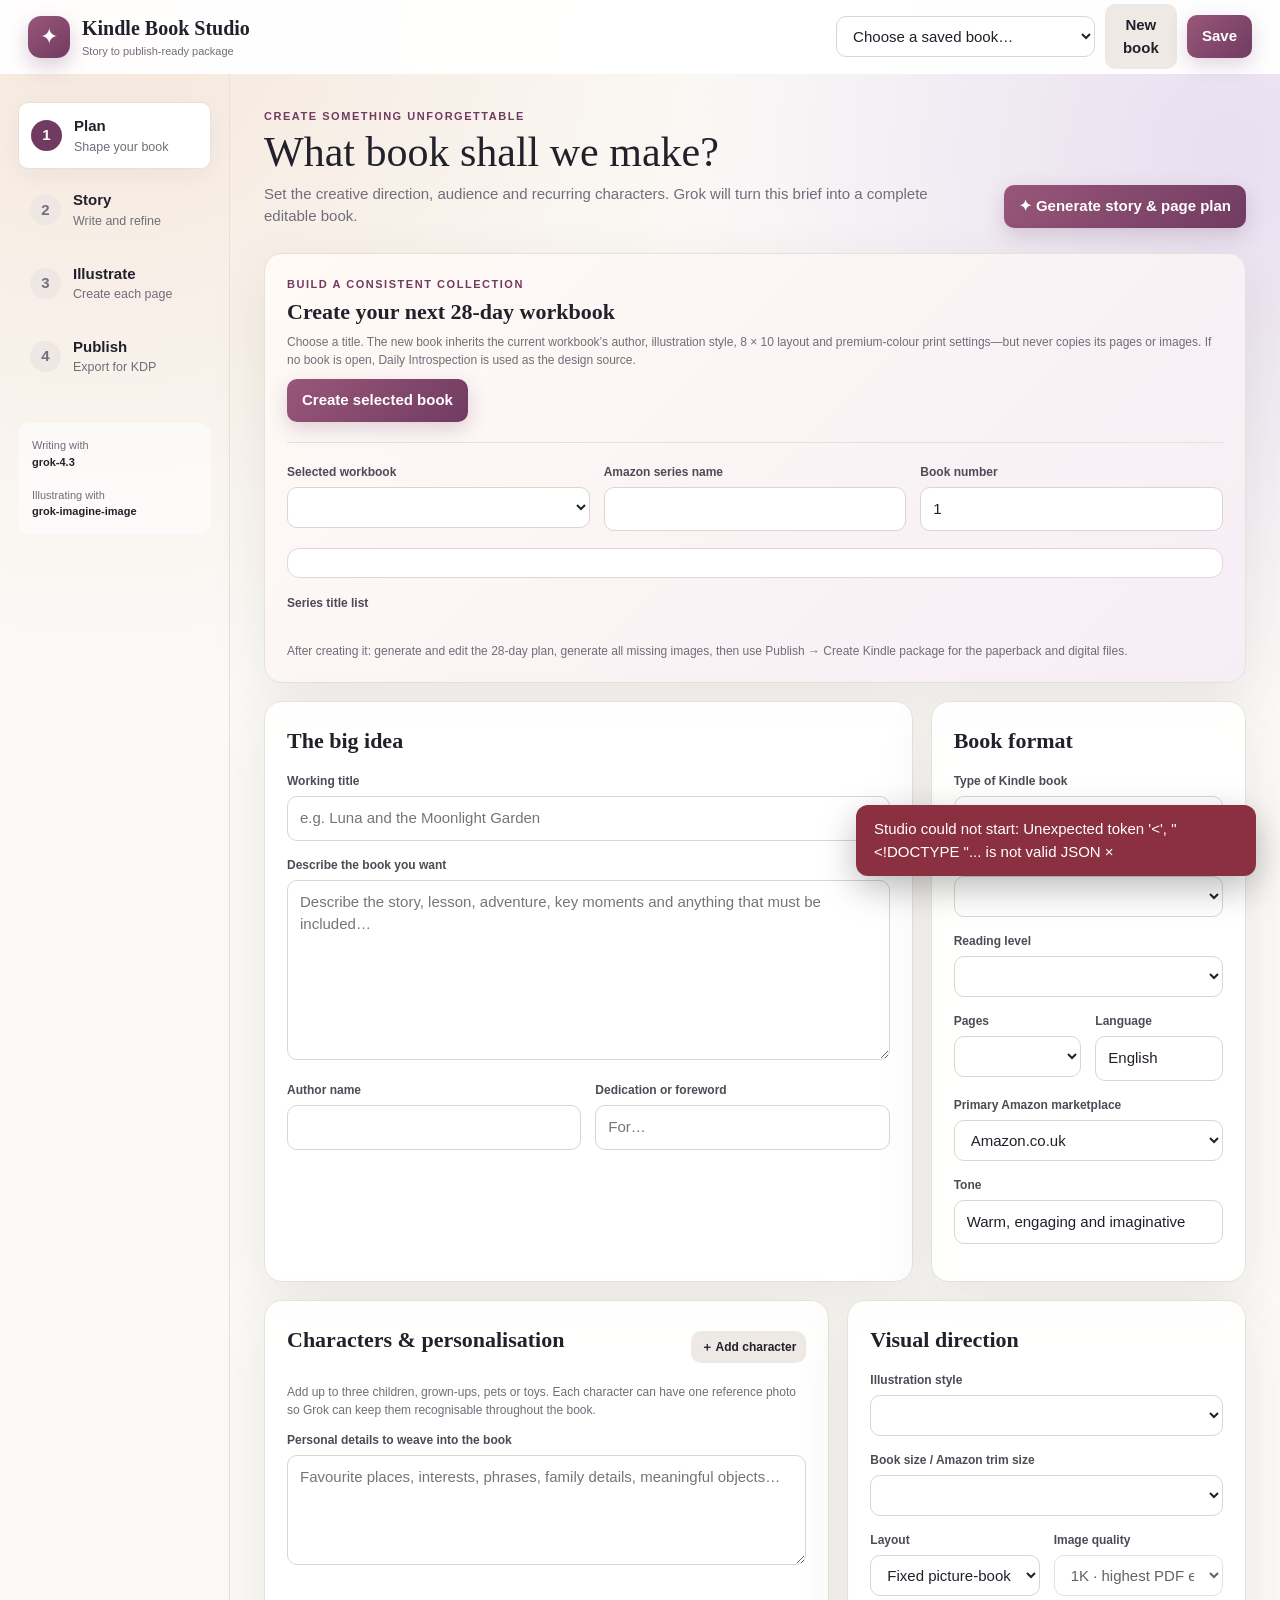
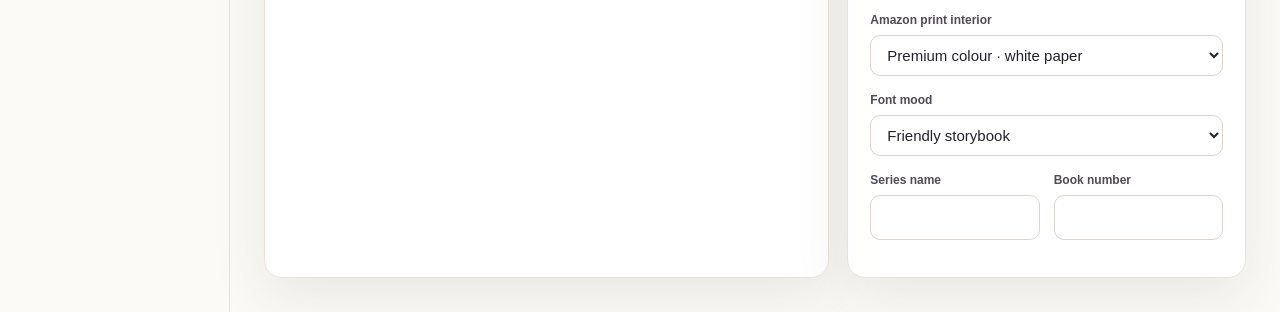
==== commit aa7697dc: "add consistent 28-day workbook series creator" ====
--- a/omlx-kindle/static/index.html
+++ b/omlx-kindle/static/index.html
@@ -14,6 +14,7 @@
 .story-head{display:grid;grid-template-columns:1fr 1fr;gap:18px;margin-bottom:18px}.book-title{font:32px Georgia,serif;border:0;border-bottom:1px solid var(--line);border-radius:0;background:transparent}.page-list{display:grid;gap:16px}.page-card{display:grid;grid-template-columns:70px minmax(0,1fr) 290px;border:1px solid var(--line);background:#fff;border-radius:16px;overflow:hidden}.pageno{padding:20px 10px;text-align:center;background:#f4eeea;color:var(--berry);font:24px Georgia,serif}.page-copy{padding:18px;border-right:1px solid var(--line)}.page-art{padding:18px;background:#fdfbf9}.page-card textarea{min-height:115px}.page-card .prompt{min-height:135px;font-size:12px}.approve{display:flex;gap:6px;align-items:center;color:var(--green);font-size:12px}.approve input{width:auto}
 .gallery{display:grid;grid-template-columns:repeat(auto-fill,minmax(260px,1fr));gap:18px}.spread{border:1px solid var(--line);border-radius:16px;background:white;overflow:hidden;box-shadow:var(--shadow)}.artbox{aspect-ratio:4/3;background:linear-gradient(145deg,#ede4de,#ddd0dc);display:grid;place-items:center;overflow:hidden;position:relative}.artbox img{width:100%;height:100%;object-fit:cover}.artbox .placeholder{text-align:center;color:#7e7278;padding:20px}.spread-body{padding:15px}.spread-body textarea{min-height:105px}.cover-card{grid-column:span 2}.status{position:fixed;right:24px;bottom:24px;padding:13px 18px;background:#27222a;color:#fff;border-radius:12px;box-shadow:0 12px 35px #0004;z-index:50;display:none;max-width:400px}.status.show{display:block}.status.error{background:#8b3041}.status.good{background:#326a55}
 .publish-preview{max-width:420px;margin:auto;background:white;aspect-ratio:.8;border-radius:5px;box-shadow:0 20px 55px #352c2740;padding:25px;display:flex;flex-direction:column;text-align:center;justify-content:flex-end;background-size:cover;background-position:center;color:#fff;text-shadow:0 2px 10px #000}.publish-preview h2{font-size:36px;margin:0}.checklist{list-style:none;padding:0}.checklist li{padding:9px 0;border-bottom:1px solid var(--line)}.checklist li:before{content:"✓";color:var(--green);font-weight:bold;margin-right:9px}.field-head{display:flex;align-items:center;justify-content:space-between;gap:10px;margin-bottom:6px}.field-head label{margin:0}.char-count{font-size:11px;color:var(--muted)}.kdp-note{padding:12px 14px;border-radius:10px;background:#f4eeea;color:#5f5660;font-size:12px;margin-bottom:16px}.kdp-section{border-top:1px solid var(--line);padding-top:18px;margin-top:18px}.kdp-section h3{margin-bottom:12px}
+.series-card{background:linear-gradient(135deg,#fffaf5,#f6eef5)}.series-choice{padding:14px 16px;border:1px solid #e2d6d8;border-radius:12px;background:#fff;margin:2px 0 16px}.series-choice b{display:block;font:20px Georgia,serif;margin-bottom:4px}.series-catalog{display:flex;gap:8px;flex-wrap:wrap;margin:12px 0 18px}.series-title{font-size:12px;padding:7px 10px;background:#fff;border:1px solid var(--line)}.series-title.selected{background:var(--berry);color:#fff;border-color:var(--berry)}.series-title.created:after{content:"  ✓";color:var(--green)}.series-title.selected.created:after{color:#d8f4e8}
 dialog{border:0;border-radius:18px;box-shadow:0 25px 90px #0005;padding:25px;max-width:560px;width:90%}dialog::backdrop{background:#281d2777;backdrop-filter:blur(5px)}
 @media(max-width:950px){.shell{grid-template-columns:1fr}.rail{min-height:0;border-right:0;display:flex;gap:6px;padding:12px;overflow:auto}.step{min-width:150px}.models{display:none}.main{padding:20px}.span4,.span5,.span6,.span7,.span8{grid-column:span 12}.page-card{grid-template-columns:52px 1fr}.page-art{grid-column:2}.top{padding:0 14px}.brand small{display:none}.projectbar select{min-width:120px}.hero h1{font-size:32px}}@media(max-width:620px){.brand{min-width:0}.brand strong{display:none}.projectbar button:not(.primary){display:none}.fields2,.fields3,.story-head{grid-template-columns:1fr}.main{padding:14px}.gallery{grid-template-columns:1fr}.cover-card{grid-column:auto}}
 </style>
@@ -32,6 +33,7 @@
  <section class="view active" id="plan">
   <div class="hero"><div><div class="eyebrow">Create something unforgettable</div><h1>What book shall we make?</h1><p>Set the creative direction, audience and recurring characters. Grok will turn this brief into a complete editable book.</p></div><button class="primary" id="generateBtn">✦ Generate story & page plan</button></div>
   <div class="grid">
+   <div class="card span12 series-card"><div class="actions" style="justify-content:space-between"><div><div class="eyebrow">Build a consistent collection</div><h2 style="margin:3px 0 5px">Create your next 28-day workbook</h2><p class="hint" style="margin:0">Choose a title. The new book inherits the current workbook’s author, illustration style, 8 × 10 layout and premium-colour print settings—but never copies its pages or images. If no book is open, Daily Introspection is used as the design source.</p></div><button class="primary" id="createSeriesBook">Create selected book</button></div><div class="divider"></div><div class="fields3"><div class="field"><label>Selected workbook</label><select id="seriesPreset"></select></div><div class="field"><label>Amazon series name</label><input id="seriesCollection"></div><div class="field"><label>Book number</label><input id="seriesNextNumber" type="number" min="1" value="1"></div></div><div class="series-choice" id="seriesChoice"></div><label>Series title list</label><div class="series-catalog" id="seriesCatalog"></div><div class="hint">After creating it: generate and edit the 28-day plan, generate all missing images, then use Publish → Create Kindle package for the paperback and digital files.</div></div>
    <div class="card span8"><h2>The big idea</h2><div class="field"><label>Working title</label><input id="title" placeholder="e.g. Luna and the Moonlight Garden"></div><div class="field"><label>Describe the book you want</label><textarea id="prompt" style="min-height:180px" placeholder="Describe the story, lesson, adventure, key moments and anything that must be included…"></textarea></div><div class="fields2"><div class="field"><label>Author name</label><input id="author"></div><div class="field"><label>Dedication or foreword</label><input id="dedication" placeholder="For…"></div></div></div>
    <div class="card span4"><h2>Book format</h2><div class="field"><label>Type of Kindle book</label><select id="bookType"></select></div><div class="field"><label>Genre</label><select id="genre"></select></div><div class="field"><label>Reading level</label><select id="audience"></select></div><div class="fields2"><div class="field"><label>Pages</label><select id="pageCount"></select></div><div class="field"><label>Language</label><input id="language" value="English"></div></div><div class="field"><label>Primary Amazon marketplace</label><select id="primaryMarketplace"><option>Amazon.co.uk</option><option>Amazon.com</option><option>Amazon.com.au</option><option>Amazon.ca</option><option>Amazon.de</option><option>Amazon.fr</option><option>Amazon.es</option><option>Amazon.it</option><option>Amazon.in</option><option>Amazon.co.jp</option></select></div><div class="field"><label>Tone</label><input id="tone" value="Warm, engaging and imaginative"></div></div>
    <div class="card span7"><div class="actions" style="justify-content:space-between"><h2>Characters & personalisation</h2><button class="small" id="addCharacter">＋ Add character</button></div><p class="hint">Add up to three children, grown-ups, pets or toys. Each character can have one reference photo so Grok can keep them recognisable throughout the book.</p><div id="characters"></div><div class="field"><label>Personal details to weave into the book</label><textarea id="personalisation" placeholder="Favourite places, interests, phrases, family details, meaningful objects…"></textarea></div></div>
@@ -44,7 +46,7 @@
   <div id="storyEditor" hidden><div class="story-head"><div class="card"><label>Title</label><input class="book-title" id="editTitle"><label style="margin-top:12px">Subtitle</label><input id="editSubtitle"></div><div class="card"><label>Story summary</label><textarea id="summary"></textarea></div></div><div class="card" style="margin-bottom:18px"><h3>Cover direction</h3><div class="fields2"><div><label>Cover title</label><input id="coverTitle"><label style="margin-top:10px">Cover subtitle</label><input id="coverSubtitle"></div><div><label>Cover illustration prompt</label><textarea id="coverPrompt"></textarea></div></div><div class="actions"><button class="small" id="regenCover">Ask Grok to improve cover</button></div></div><div class="page-list" id="pageList"></div></div>
  </section>
  <section class="view" id="art">
-  <div class="hero"><div><div class="eyebrow">The art studio</div><h1>Bring the book to life.</h1><p>Generate, inspect and refine each illustration. Text remains fully editable alongside the artwork.</p></div><div class="actions"><button id="generateNext">Generate next missing image</button><button class="primary" id="saveArt">Save changes</button></div></div>
+  <div class="hero"><div><div class="eyebrow">The art studio</div><h1>Bring the book to life.</h1><p>Generate, inspect and refine each illustration. Text remains fully editable alongside the artwork.</p></div><div class="actions"><button id="generateNext">Generate all missing images</button><button class="primary" id="saveArt">Save changes</button></div></div>
   <div id="artEmpty" class="card empty">Finish the story plan before creating illustrations.</div><div class="gallery" id="gallery"></div>
  </section>
  <section class="view" id="publish">
@@ -69,7 +71,7 @@
 <dialog id="newDialog"><h2 style="font-family:Georgia,serif">Start a new book?</h2><p>Your current book will remain safely saved in the project library.</p><div class="actions" style="justify-content:flex-end"><button onclick="newDialog.close()">Cancel</button><button class="primary" id="confirmNew">Start fresh</button></div></dialog>
 <script>
 const $=s=>document.querySelector(s), $$=s=>[...document.querySelectorAll(s)];
-let presets={}, project=null, busy=false;
+let presets={}, project=null, busy=false, projectIndex=[];
 const api=async(path,options={})=>{const r=await fetch(path,{headers:{'Content-Type':'application/json'},...options});const d=await r.json();if(!r.ok)throw Error(d.error||'Something went wrong');return d};
 function toast(msg,type=''){const e=$('#status');e.textContent=msg;e.className='status show '+type;clearTimeout(e._t);e.onclick=null;e.title='';if(type==='error'){e.textContent=msg+'  ×';e.title='Click to dismiss';e.onclick=()=>e.className='status'}else{e._t=setTimeout(()=>e.className='status',5000)}}
 function options(el,items,value,label){el.innerHTML=items.map(x=>{const v=typeof x==='object'?x[value]:x,l=typeof x==='object'?x[label]:x;return `<option value="${esc(v)}">${esc(l)}</option>`}).join('')}
@@ -80,15 +82,23 @@
 $('#addCharacter').onclick=()=>addCharacter();
 function characters(){return $$('#characters .character').map((e,i)=>{const old=project?.character_bible?.[i]||{};return {name:e.querySelector('.cname').value,role:e.querySelector('.crole').value,appearance:e.querySelector('.cappearance').value,personality:e.querySelector('.cpersonality').value,continuity_rules:e.querySelector('.cappearance').value,reference_image:old.reference_image||'',reference_file_id:old.reference_file_id||'',reference_slot:old.reference_slot??i}}).filter(x=>x.name||x.appearance||x.reference_image)}
 function settingsFromForm(){return {book_type:$('#bookType').value,genre:$('#genre').value,audience:$('#audience').value,language:$('#language').value,primary_marketplace:$('#primaryMarketplace').value,tone:$('#tone').value,page_count:+$('#pageCount').value,image_style:$('#imageStyle').value,custom_style:$('#customStyle').value,trim:$('#trim').value,layout:$('#layout').value,print_interior:$('#printInterior').value,author:$('#author').value,font_style:$('#fontStyle').value,dedication:$('#dedication').value,series_name:$('#seriesName').value,book_number:$('#bookNumber').value,personalisation:$('#personalisation').value}}
-function fillPlan(p){const s=p?.settings||{};$('#title').value=p?.title||'';$('#prompt').value=p?.prompt||'';for(const [id,key] of [['bookType','book_type'],['genre','genre'],['audience','audience'],['language','language'],['primaryMarketplace','primary_marketplace'],['tone','tone'],['pageCount','page_count'],['imageStyle','image_style'],['customStyle','custom_style'],['trim','trim'],['layout','layout'],['printInterior','print_interior'],['author','author'],['fontStyle','font_style'],['dedication','dedication'],['seriesName','series_name'],['bookNumber','book_number'],['personalisation','personalisation']])if(s[key]!=null)$('#'+id).value=s[key];$('#characters').innerHTML='';(p?.character_bible||[]).forEach(addCharacter);if(!p?.character_bible?.length)addCharacter();$('#customStyleWrap').hidden=$('#imageStyle').value!=='custom';renderReferences()}
+function fillPlan(p){if(!p){const defaults={title:'',prompt:'',bookType:'picture_book',genre:'Adventure',audience:'Ages 4–6',language:'English',primaryMarketplace:'Amazon.co.uk',tone:'Warm, engaging and imaginative',pageCount:'24',imageStyle:'cinematic_3d',customStyle:'',trim:'8x10',layout:'fixed',printInterior:'premium_colour',author:'',fontStyle:'Friendly storybook',dedication:'',seriesName:'',bookNumber:'',personalisation:''};for(const [id,value] of Object.entries(defaults))$('#'+id).value=value;$('#characters').innerHTML='';addCharacter();$('#customStyleWrap').hidden=true;return}const s=p.settings||{};$('#title').value=p.title||'';$('#prompt').value=p.prompt||'';for(const [id,key] of [['bookType','book_type'],['genre','genre'],['audience','audience'],['language','language'],['primaryMarketplace','primary_marketplace'],['tone','tone'],['pageCount','page_count'],['imageStyle','image_style'],['customStyle','custom_style'],['trim','trim'],['layout','layout'],['printInterior','print_interior'],['author','author'],['fontStyle','font_style'],['dedication','dedication'],['seriesName','series_name'],['bookNumber','book_number'],['personalisation','personalisation']])$('#'+id).value=s[key]??'';$('#characters').innerHTML='';(p.character_bible||[]).forEach(addCharacter);if(!p.character_bible?.length)addCharacter();$('#customStyleWrap').hidden=$('#imageStyle').value!=='custom';renderReferences()}
 function renderReferences(){}
 async function uploadCharacterReference(input,card){const file=input.files[0];if(!file)return;const name=card.querySelector('.cname').value.trim();if(!name){input.value='';card.querySelector('.cname').focus();return toast('Enter this character’s name before attaching their image.','error')}try{await ensureProject();const index=$$('#characters .character').indexOf(card);const data=await new Promise((resolve,reject)=>{const r=new FileReader();r.onload=()=>resolve(r.result);r.onerror=reject;r.readAsDataURL(file)});toast(`Attaching ${name}'s reference image…`);project=await api(`/api/projects/${project.id}/upload-reference`,{method:'POST',body:JSON.stringify({name:file.name,label:`Identity and appearance reference for ${name}`,character_name:name,character_index:index,data})});fillPlan(project);toast(`${name}'s reference image is ready for Grok.`,'good')}catch(err){toast(err.message,'error')}finally{input.value=''}}
-function pullEdits(){if(!project)return;project.title=$('#editTitle').value||$('#title').value;project.subtitle=$('#editSubtitle').value;project.story_summary=$('#summary').value;project.cover={...project.cover,title:$('#coverTitle').value,subtitle:$('#coverSubtitle').value,image_prompt:$('#coverPrompt').value};$$('.page-card').forEach((e,i)=>{if(!project.pages[i])return;Object.assign(project.pages[i],{heading:e.querySelector('.heading').value,text:e.querySelector('.text').value,image_prompt:e.querySelector('.prompt').value,text_approved:e.querySelector('.textok').checked})});project.settings=settingsFromForm();project.prompt=$('#prompt').value;project.character_bible=characters()}
-async function save(){if(!project)return toast('Create a book first.','error');pullEdits();project=await api('/api/projects/'+project.id,{method:'PUT',body:JSON.stringify(project)});toast('Book saved safely.','good');await loadProjects()}
-$('#saveBtn').onclick=$('#saveStory').onclick=$('#saveArt').onclick=save;
-async function loadProjects(){const d=await api('/api/projects');$('#projects').innerHTML='<option value="">Choose a saved book…</option>'+d.projects.map(p=>`<option value="${p.id}">${esc(p.title)} · ${p.page_count||'new'} pages</option>`).join('');if(project)$('#projects').value=project.id}
+function pullEdits(){if(!project)return;const hasStory=!!project.pages?.length;if(hasStory){project.title=$('#editTitle').value||$('#title').value;project.subtitle=$('#editSubtitle').value;project.story_summary=$('#summary').value;project.cover={...project.cover,title:$('#coverTitle').value,subtitle:$('#coverSubtitle').value,image_prompt:$('#coverPrompt').value};$$('.page-card').forEach((e,i)=>{if(!project.pages[i])return;Object.assign(project.pages[i],{heading:e.querySelector('.heading').value,text:e.querySelector('.text').value,image_prompt:e.querySelector('.prompt').value,text_approved:e.querySelector('.textok').checked})})}else{project.title=$('#title').value||project.title;project.prompt=$('#prompt').value}project.settings=settingsFromForm();project.prompt=$('#prompt').value;project.character_bible=characters()}
+async function save(){if(!project){const data={title:$('#title').value.trim()||'Untitled Book',prompt:$('#prompt').value,...settingsFromForm(),character_bible:characters()};project=await api('/api/projects',{method:'POST',body:JSON.stringify(data)});toast('New book saved safely.','good');await loadProjects();return project}pullEdits();project=await api('/api/projects/'+project.id,{method:'PUT',body:JSON.stringify(project)});toast('Book saved safely.','good');await loadProjects();return project}
+function guardedSave(){if(busy)return toast('Grok is still generating. Please wait for it to finish before saving.','error');return save()}
+$('#saveBtn').onclick=$('#saveStory').onclick=$('#saveArt').onclick=guardedSave;
+function selectedSeriesBook(){return (presets.series_books||[]).find(x=>x.id===$('#seriesPreset').value)}
+function renderSeriesChoice(){const p=selectedSeriesBook();if(!p)return;$('#seriesChoice').innerHTML=`<b>${esc(p.title)}</b><span class="hint">${esc(p.focus)}.</span><div class="hint" style="margin-top:7px"><strong>Four-week journey:</strong> ${p.weekly_arc.map((x,i)=>`Week ${i+1}: ${esc(x)}`).join(' · ')}</div><div class="hint" style="margin-top:5px"><strong>Individual palette:</strong> ${esc(p.palette)}</div>`;$$('.series-title').forEach(b=>b.classList.toggle('selected',b.dataset.id===p.id))}
+function seriesProject(p){const names=[p.title,...(p.aliases||[])].map(x=>x.toLowerCase());return projectIndex.find(x=>names.includes(x.title.toLowerCase()))}
+function renderSeriesCatalog(){if(!presets.series_books)return;$('#seriesCatalog').innerHTML=presets.series_books.map(p=>`<button class="series-title ${seriesProject(p)?'created':''}" data-id="${p.id}">${esc(p.title)}</button>`).join('');$$('.series-title').forEach(b=>b.onclick=()=>{$('#seriesPreset').value=b.dataset.id;renderSeriesChoice()});renderSeriesChoice()}
+function seriesPrompt(p,seriesName,number){return `Create an entirely original guided adult workbook titled "${p.title}", book ${number} in "${seriesName}". It is a 28-day practical journey focused on ${p.focus}. The four weekly phases are: ${p.weekly_arc.join('; ')}. Create exactly one day per page and exactly 28 content pages. Every day must contain 4 to 8 concise exercises appropriate to the focus, using a useful mixture of reflection, gratitude, intention, practical action, journaling and evening review. In every page text, put exactly two completely blank lines between exercises to provide writing space in the printed workbook. Make every daily heading, exercise, example and illustration concept genuinely distinct; do not recycle content from the introspection workbook or another series title. Keep an encouraging, grounded adult tone without medical claims. Maintain a recognisable shared series design while giving this book its own ${p.palette} palette. Illustration prompts must leave the lower half readable for the overlaid exercises and must not generate text inside the artwork.`}
+$('#seriesPreset').onchange=renderSeriesChoice;
+$('#createSeriesBook').onclick=async()=>{if(busy)return toast('Grok is already working. Please wait before creating another book.','error');const p=selectedSeriesBook();if(!p)return toast('Choose a series title first.','error');const existing=seriesProject(p);if(existing&&!confirm(`${p.title} already exists in your library. Create another separate copy?`))return;try{let s=settingsFromForm();if(!project){const original=projectIndex.find(x=>x.title.toLowerCase()==='daily introspection');if(original)s=(await api('/api/projects/'+original.id)).settings||s}const seriesName=$('#seriesCollection').value.trim()||presets.series_name,number=Math.max(1,+$('#seriesNextNumber').value||1);const data={title:p.title,prompt:seriesPrompt(p,seriesName,number),book_type:'educational',genre:'Self-help',audience:'Adult general',language:s.language||'English',primary_marketplace:s.primary_marketplace||'Amazon.co.uk',tone:'Warm, reflective, practical and encouraging',page_count:28,image_style:s.image_style||'cinematic_3d',custom_style:s.custom_style||'',trim:'8x10',layout:'fixed',print_interior:'premium_colour',author:s.author||'',font_style:s.font_style||'Friendly storybook',dedication:'',series_name:seriesName,book_number:String(number),personalisation:'',character_bible:[],series_template:{...p,lock_title:true}};project=await api('/api/projects',{method:'POST',body:JSON.stringify(data)});fillPlan(project);renderStory();renderArt();$('#seriesNextNumber').value=number+1;await loadProjects();show('plan');toast(`${p.title} is ready. Review the plan settings, then generate its 28 days.`,'good')}catch(e){toast(e.message,'error')}}
+async function loadProjects(){const d=await api('/api/projects');projectIndex=d.projects;$('#projects').innerHTML='<option value="">Choose a saved book…</option>'+d.projects.map(p=>`<option value="${p.id}">${esc(p.title)} · ${p.page_count||'new'} pages</option>`).join('');if(project)$('#projects').value=project.id;renderSeriesCatalog()}
 $('#projects').onchange=async e=>{if(!e.target.value)return;project=await api('/api/projects/'+e.target.value);fillPlan(project);renderStory();toast('Book loaded.','good')}
-function fresh(){project=null;fillPlan(null);$('#storyEditor').hidden=true;$('#storyEmpty').hidden=false;$('#gallery').innerHTML='';$('#artEmpty').hidden=false;show('plan');newDialog.close();toast('New blank book ready.')}
+function fresh(){project=null;fillPlan(null);for(const id of ['editTitle','editSubtitle','summary','coverTitle','coverSubtitle','coverPrompt'])$('#'+id).value='';$('#pageList').innerHTML='';$('#storyEditor').hidden=true;$('#storyEmpty').hidden=false;$('#gallery').innerHTML='';$('#artEmpty').hidden=false;$('#projects').value='';show('plan');newDialog.close();toast('New blank book ready.')}
 $('#newBtn').onclick=()=>project?newDialog.showModal():fresh();$('#confirmNew').onclick=fresh;
 async function ensureProject(){const data={title:$('#title').value||'Untitled Book',prompt:$('#prompt').value,...settingsFromForm(),character_bible:characters()};if(!project){project=await api('/api/projects',{method:'POST',body:JSON.stringify(data)})}else{Object.assign(project,data,{settings:settingsFromForm(),character_bible:characters()});await save()}return project}
 async function job(action,body={},message='Grok is working…'){if(busy)return;busy=true;toast(message);try{const p=await ensureProject(),d=await api(`/api/projects/${p.id}/${action}`,{method:'POST',body:JSON.stringify(body)});for(;;){await new Promise(r=>setTimeout(r,1800));const j=await api('/api/jobs/'+d.job_id);if(j.error)throw Error(j.error);if(j.status==='done'){busy=false;return j.result}if(!j.status)throw Error('The studio service restarted. Reopen Kindle Book Studio and try again.')}}catch(e){busy=false;toast(e.message,'error');throw e}}
@@ -101,7 +111,7 @@
 function imageUrl(rel){return rel&&project?`/api/projects/${project.id}/${rel}`:''}
 function renderArt(){const ok=project?.pages?.length;$('#artEmpty').hidden=!!ok;$('#gallery').innerHTML='';if(!ok)return;const all=[{number:'cover',heading:'Front cover',text:project.cover?.subtitle||'',image:project.cover?.image,approved:project.cover?.approved},...project.pages];$('#gallery').innerHTML=all.map((p,i)=>`<article class="spread ${i===0?'cover-card':''}" data-target="${p.number}"><div class="artbox">${p.image?`<img src="${imageUrl(p.image)}">`:`<div class="placeholder"><div style="font-size:32px">✦</div>No illustration yet</div>`}</div><div class="spread-body"><label>${i?'Page '+p.number:'Cover'}</label>${i?`<textarea class="arttext">${esc(p.text)}</textarea>`:`<h3>${esc(project.title)}</h3>`}<div class="actions"><button class="small makeImage">${p.image?'Regenerate image':'Generate image'}</button><label class="approve"><input class="artok" type="checkbox" ${p.approved?'checked':''}> Approved</label></div></div></article>`).join('');$$('.makeImage').forEach(b=>b.onclick=()=>makeImage(b.closest('.spread').dataset.target));$$('.arttext').forEach((e,i)=>e.onchange=()=>project.pages[i].text=e.value);$$('.artok').forEach((e,i)=>e.onchange=()=>{if(i===0)project.cover.approved=e.checked;else project.pages[i-1].approved=e.checked})}
 async function makeImage(target){pullEdits();await save();try{const r=await job('generate-image',{target},`Grok is illustrating ${target==='cover'?'the cover':'page '+target}…`);project=r.project;renderArt();toast('Illustration ready.','good')}catch{}}
-$('#generateNext').onclick=()=>{if(!project)return;const target=!project.cover?.image?'cover':project.pages.find(p=>!p.image)?.number;if(!target)return toast('Every illustration has been generated.','good');makeImage(target)}
+$('#generateNext').onclick=async()=>{if(busy)return toast('Grok is already generating illustrations.','error');if(!project?.pages?.length)return toast('Finish the story plan first.','error');pullEdits();await save();const targets=[...(!project.cover?.image?['cover']:[]),...project.pages.filter(p=>!p.image).map(p=>p.number)];if(!targets.length)return toast('Every illustration has already been generated.','good');try{for(let i=0;i<targets.length;i++){const target=targets[i];const label=target==='cover'?'the cover':`page ${target}`;const r=await job('generate-image',{target},`Grok is illustrating ${i+1} of ${targets.length} — ${label}…`);project=r.project;renderArt()}toast(`All ${targets.length} missing illustrations are ready.`,'good')}catch{}}
 function lineValues(id,limit){return $('#'+id).value.split('\\n').map(x=>x.trim()).filter(Boolean).slice(0,limit)}
 function updateKdpCounts(){const d=$('#description').value.length,k=lineValues('keywords',99).length,c=lineValues('categories',99).length;$('#descriptionCount').textContent=`${d} / 4000`;$('#keywordCount').textContent=`${k} / 7`;$('#categoryCount').textContent=`${c} / 3`;$('#keywordCount').style.color=k===7?'var(--green)':'#9a5b35';$('#categoryCount').style.color=c===3?'var(--green)':'#9a5b35'}
 function renderPublish(){if(!project)return;pullEdits();const m=project.metadata||{},s=project.settings||{};$('#previewTitle').textContent=project.title||'Your Book';$('#previewAuthor').textContent=s.author?'by '+s.author:'';const cover=imageUrl(project.cover?.image);$('#coverPreview').style.backgroundImage=cover?`linear-gradient(#0001,#0008),url("${cover}")`:'linear-gradient(145deg,#7c496c,#342239)';const values={kdpTitle:project.title||'',kdpSubtitle:project.subtitle||'',kdpAuthor:s.author||'',kdpLanguage:s.language||'English',editionNumber:m.edition_number||'1',kdpSeries:s.series_name||'',kdpBookNumber:s.book_number||'',description:m.description||'',keywords:(m.keywords||[]).join('\\n'),categories:(m.categories||[]).join('\\n'),readingAge:m.age_range||s.audience||'',gradeRange:m.grade_range||'',explicitContent:m.sexually_explicit||'No',marketplace:s.primary_marketplace||m.primary_marketplace||'Amazon.co.uk',publisher:m.publisher||'Independently published',contributors:m.contributors||'None',publishingRights:m.publishing_rights||'I own the copyright and hold the necessary publishing rights',territories:m.territories||'All territories (worldwide rights)',aiDisclosure:m.ai_generated_content||'Yes — AI-generated text and images; no AI translation',drm:m.drm_recommendation||'',kdpSelect:m.kdp_select_recommendation||'',royalty:m.royalty_recommendation||'',listPrice:m.list_price||'',currency:m.currency||'GBP',priceRationale:m.price_rationale||'',releaseTiming:m.release_timing||'Publish now'};for(const [id,value] of Object.entries(values))$('#'+id).value=value;const trim=presets.trims?.find(x=>x.id===s.trim);$('#printTrim').textContent=trim?.label||s.trim||'8 × 10 in';$('#printInteriorDisplay').textContent=s.print_interior==='standard_colour'?'Standard colour':'Premium colour';const pages=(project.pages?.length||0)+((project.pages?.length||0)%2);$('#printPageCount').textContent=pages;$('#printEligibility').innerHTML=pages>=24?'<b>✓ Print ready:</b> the package will include separate Manuscript and Book Cover PDFs.':'<b>Ebook only at this length:</b> Amazon paperback requires at least 24 interior pages. Choose 24 or more pages to create the two print PDFs.';updateKdpCounts()}
@@ -114,6 +124,6 @@
 $('#copyAllKdp').onclick=async()=>{if(!project)return toast('Create or load a book first.','error');pullPublishMetadata();const m=project.metadata,s=project.settings,trim=presets.trims?.find(x=>x.id===s.trim)?.label||s.trim,pages=(project.pages?.length||0)+((project.pages?.length||0)%2);const text=`AMAZON KDP LISTING\\n\\nTitle: ${project.title}\\nSubtitle: ${project.subtitle}\\nAuthor: ${s.author}\\nLanguage: ${s.language}\\nSeries: ${s.series_name||'None'}\\nBook number: ${s.book_number||'None'}\\nEdition: ${m.edition_number}\\n\\nPRINT SETUP\\nBinding: Paperback\\nTrim size: ${trim}\\nInterior: ${s.print_interior==='standard_colour'?'Standard colour':'Premium colour'}\\nPaper: White\\nBleed: Yes\\nInterior page count: ${pages}\\n\\nDESCRIPTION (${m.description.length}/4000)\\n${m.description}\\n\\n7 KEYWORDS\\n${m.keywords.map((x,i)=>`${i+1}. ${x}`).join('\\n')}\\n\\n3 CATEGORIES\\n${m.categories.map((x,i)=>`${i+1}. ${x}`).join('\\n')}\\n\\nAUDIENCE\\nReading age: ${m.age_range}\\nGrade range: ${m.grade_range}\\nSexually explicit: ${m.sexually_explicit}\\nPrimary marketplace: ${m.primary_marketplace}\\n\\nRIGHTS AND CONTENT\\nPublishing rights: ${m.publishing_rights}\\nTerritories: ${m.territories}\\nAI disclosure: ${m.ai_generated_content}\\nPublisher/imprint: ${m.publisher}\\nContributors: ${m.contributors}\\n\\nCONTENT AND PRICING\\nDRM: ${m.drm_recommendation}\\nKDP Select: ${m.kdp_select_recommendation}\\nRoyalty: ${m.royalty_recommendation}\\nList price: ${m.list_price} ${m.currency}\\nPricing rationale: ${m.price_rationale}\\nRelease timing: ${m.release_timing}`;await navigator.clipboard.writeText(text);toast('Complete KDP worksheet copied.','good')}
 $('#exportBtn').onclick=async()=>{if(!project)return toast('Create or load a book first.','error');if(lineValues('keywords',99).length!==7||lineValues('categories',99).length!==3)return toast('Please provide exactly 7 keywords and 3 categories before exporting.','error');await savePublish();try{const r=await job('export',{},'Building your Kindle package…');const printMessage=r.print_setup?.print_eligible?'<p><b>Print files:</b> Manuscript PDF and Book Cover PDF are included.</p>':`<p class="hint">${esc(r.print_setup?.warning||'Print files were not created.')}</p>`;$('#exportResult').innerHTML=`<div class="divider"></div><h3>Package created</h3>${printMessage}<p class="hint">Saved in your Kindle Books / Exports folder.</p><div class="actions"><button onclick="navigator.clipboard.writeText('${esc(r.bundle)}');toast('File location copied.','good')">Copy package location</button></div>`;toast('Kindle package created successfully.','good')}catch{}}
 $('#imageStyle').onchange=()=>$('#customStyleWrap').hidden=$('#imageStyle').value!=='custom';
-(async()=>{try{presets=await api('/api/presets');options($('#bookType'),presets.book_types,'id','label');options($('#genre'),presets.genres);options($('#audience'),presets.reading_levels);options($('#pageCount'),presets.page_counts);options($('#imageStyle'),presets.image_styles,'id','label');options($('#trim'),presets.trims,'id','label');$('#textModel').textContent=presets.text_model;$('#imageModel').textContent=presets.image_model;$('#pageCount').value='24';$('#bookType').value='picture_book';$('#imageStyle').value='cinematic_3d';$('#trim').value='8x10';await loadProjects();fillPlan(null)}catch(e){toast('Studio could not start: '+e.message,'error')}})();
+(async()=>{try{presets=await api('/api/presets');options($('#bookType'),presets.book_types,'id','label');options($('#genre'),presets.genres);options($('#audience'),presets.reading_levels);options($('#pageCount'),presets.page_counts);options($('#imageStyle'),presets.image_styles,'id','label');options($('#trim'),presets.trims,'id','label');options($('#seriesPreset'),presets.series_books,'id','title');$('#seriesPreset').value='gratitude';$('#seriesCollection').value=presets.series_name;$('#seriesNextNumber').value='2';$('#textModel').textContent=presets.text_model;$('#imageModel').textContent=presets.image_model;$('#pageCount').value='24';$('#bookType').value='picture_book';$('#imageStyle').value='cinematic_3d';$('#trim').value='8x10';await loadProjects();fillPlan(null);renderSeriesCatalog()}catch(e){toast('Studio could not start: '+e.message,'error')}})();
 </script>
 </body></html>
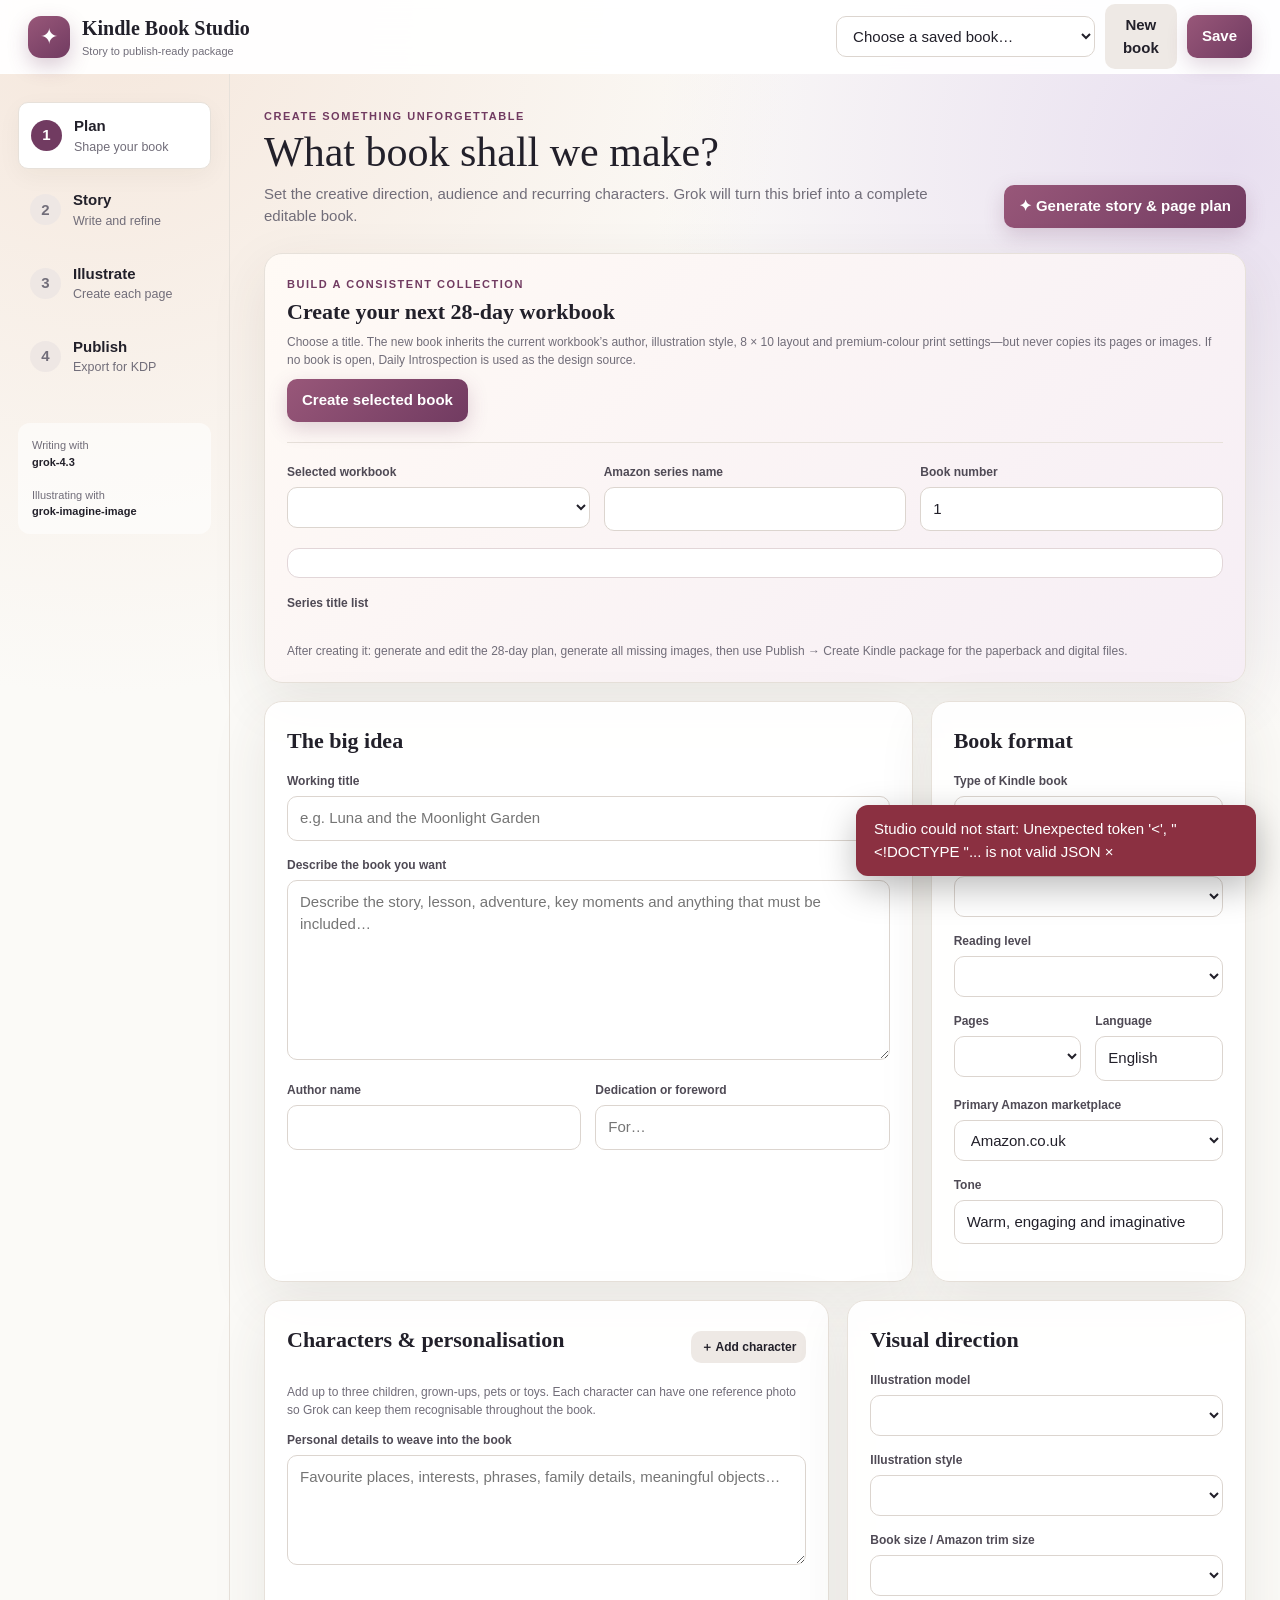
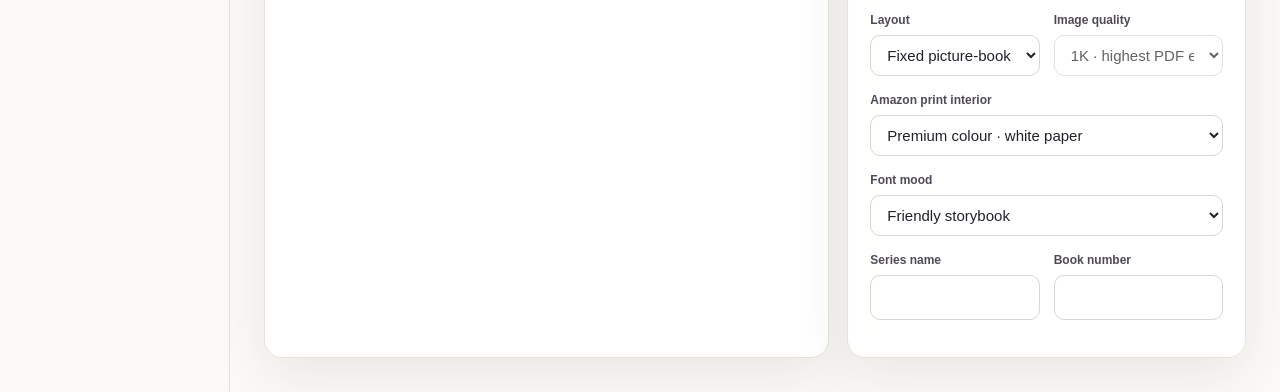
==== commit f8cd2426: "fix Kindle image generation and add selectable image models" ====
--- a/omlx-kindle/static/index.html
+++ b/omlx-kindle/static/index.html
@@ -37,7 +37,7 @@
    <div class="card span8"><h2>The big idea</h2><div class="field"><label>Working title</label><input id="title" placeholder="e.g. Luna and the Moonlight Garden"></div><div class="field"><label>Describe the book you want</label><textarea id="prompt" style="min-height:180px" placeholder="Describe the story, lesson, adventure, key moments and anything that must be included…"></textarea></div><div class="fields2"><div class="field"><label>Author name</label><input id="author"></div><div class="field"><label>Dedication or foreword</label><input id="dedication" placeholder="For…"></div></div></div>
    <div class="card span4"><h2>Book format</h2><div class="field"><label>Type of Kindle book</label><select id="bookType"></select></div><div class="field"><label>Genre</label><select id="genre"></select></div><div class="field"><label>Reading level</label><select id="audience"></select></div><div class="fields2"><div class="field"><label>Pages</label><select id="pageCount"></select></div><div class="field"><label>Language</label><input id="language" value="English"></div></div><div class="field"><label>Primary Amazon marketplace</label><select id="primaryMarketplace"><option>Amazon.co.uk</option><option>Amazon.com</option><option>Amazon.com.au</option><option>Amazon.ca</option><option>Amazon.de</option><option>Amazon.fr</option><option>Amazon.es</option><option>Amazon.it</option><option>Amazon.in</option><option>Amazon.co.jp</option></select></div><div class="field"><label>Tone</label><input id="tone" value="Warm, engaging and imaginative"></div></div>
    <div class="card span7"><div class="actions" style="justify-content:space-between"><h2>Characters & personalisation</h2><button class="small" id="addCharacter">＋ Add character</button></div><p class="hint">Add up to three children, grown-ups, pets or toys. Each character can have one reference photo so Grok can keep them recognisable throughout the book.</p><div id="characters"></div><div class="field"><label>Personal details to weave into the book</label><textarea id="personalisation" placeholder="Favourite places, interests, phrases, family details, meaningful objects…"></textarea></div></div>
-   <div class="card span5"><h2>Visual direction</h2><div class="field"><label>Illustration style</label><select id="imageStyle"></select></div><div class="field" id="customStyleWrap" hidden><label>Describe your own style</label><input id="customStyle"></div><div class="field"><label>Book size / Amazon trim size</label><select id="trim"></select></div><div class="fields2"><div class="field"><label>Layout</label><select id="layout"><option value="fixed">Fixed picture-book pages</option><option value="reflowable">Reflowable ebook text</option></select></div><div class="field"><label>Image quality</label><select disabled><option>1K · highest PDF export quality</option></select></div></div><div class="field"><label>Amazon print interior</label><select id="printInterior"><option value="premium_colour">Premium colour · white paper</option><option value="standard_colour">Standard colour · white paper</option></select></div><div class="field"><label>Font mood</label><select id="fontStyle"><option>Friendly storybook</option><option>Playful handwritten</option><option>Classic serif</option><option>Clean modern</option><option>Comic lettering</option><option>Easy-read accessible</option></select></div><div class="fields2"><div class="field"><label>Series name</label><input id="seriesName"></div><div class="field"><label>Book number</label><input id="bookNumber" type="number" min="1"></div></div></div>
+   <div class="card span5"><h2>Visual direction</h2><div class="field"><label>Illustration model</label><select id="imageEngine"></select><div class="hint" id="imageEngineHint"></div></div><div class="field"><label>Illustration style</label><select id="imageStyle"></select></div><div class="field" id="customStyleWrap" hidden><label>Describe your own style</label><input id="customStyle"></div><div class="field"><label>Book size / Amazon trim size</label><select id="trim"></select></div><div class="fields2"><div class="field"><label>Layout</label><select id="layout"><option value="fixed">Fixed picture-book pages</option><option value="reflowable">Reflowable ebook text</option></select></div><div class="field"><label>Image quality</label><select disabled><option>1K · highest PDF export quality</option></select></div></div><div class="field"><label>Amazon print interior</label><select id="printInterior"><option value="premium_colour">Premium colour · white paper</option><option value="standard_colour">Standard colour · white paper</option></select></div><div class="field"><label>Font mood</label><select id="fontStyle"><option>Friendly storybook</option><option>Playful handwritten</option><option>Classic serif</option><option>Clean modern</option><option>Comic lettering</option><option>Easy-read accessible</option></select></div><div class="fields2"><div class="field"><label>Series name</label><input id="seriesName"></div><div class="field"><label>Book number</label><input id="bookNumber" type="number" min="1"></div></div></div>
   </div>
  </section>
  <section class="view" id="story">
@@ -71,7 +71,7 @@
 <dialog id="newDialog"><h2 style="font-family:Georgia,serif">Start a new book?</h2><p>Your current book will remain safely saved in the project library.</p><div class="actions" style="justify-content:flex-end"><button onclick="newDialog.close()">Cancel</button><button class="primary" id="confirmNew">Start fresh</button></div></dialog>
 <script>
 const $=s=>document.querySelector(s), $$=s=>[...document.querySelectorAll(s)];
-let presets={}, project=null, busy=false, projectIndex=[];
+let presets={}, project=null, busy=false, seriesCreating=false, projectIndex=[];
 const api=async(path,options={})=>{const r=await fetch(path,{headers:{'Content-Type':'application/json'},...options});const d=await r.json();if(!r.ok)throw Error(d.error||'Something went wrong');return d};
 function toast(msg,type=''){const e=$('#status');e.textContent=msg;e.className='status show '+type;clearTimeout(e._t);e.onclick=null;e.title='';if(type==='error'){e.textContent=msg+'  ×';e.title='Click to dismiss';e.onclick=()=>e.className='status'}else{e._t=setTimeout(()=>e.className='status',5000)}}
 function options(el,items,value,label){el.innerHTML=items.map(x=>{const v=typeof x==='object'?x[value]:x,l=typeof x==='object'?x[label]:x;return `<option value="${esc(v)}">${esc(l)}</option>`}).join('')}
@@ -81,10 +81,10 @@
 function addCharacter(c={}){if($$('#characters .character').length>=3)return toast('Grok can use reference images for up to three characters.');const reference=c.reference_image&&project?`<a href="${imageUrl(c.reference_image)}" target="_blank" title="Open larger reference"><img src="${imageUrl(c.reference_image)}" alt="${esc(c.name||'Character')} reference"></a>`:'<div style="width:82px;height:82px;border-radius:9px;background:#f1ece8;display:grid;place-items:center;color:#8a7c83;font-size:28px">☺</div>';const div=document.createElement('div');div.className='character';div.innerHTML=`<div class="character-top"><input class="cname" placeholder="Name" value="${esc(c.name)}"><input class="crole" placeholder="Role — child, pet, guide…" value="${esc(c.role)}"><button class="small ghost remove">Remove</button></div><textarea class="cappearance" placeholder="Exact appearance, clothes, colours, age, hair, distinctive features…">${esc(c.appearance||c.continuity_rules)}</textarea><input class="cpersonality" placeholder="Personality, interests and mannerisms" value="${esc(c.personality)}"><div class="character-reference">${reference}<div class="ref-upload"><label>Character reference image</label><input class="creference" type="file" accept="image/png,image/jpeg,image/webp"><div class="hint refstate">${c.reference_image?'✓ Reference attached · choose another file to replace it':'Attach one clear photo of this character'}</div></div></div>`;div.querySelector('.remove').onclick=()=>div.remove();div.querySelector('.creference').onchange=e=>uploadCharacterReference(e.target,div);$('#characters').append(div)}
 $('#addCharacter').onclick=()=>addCharacter();
 function characters(){return $$('#characters .character').map((e,i)=>{const old=project?.character_bible?.[i]||{};return {name:e.querySelector('.cname').value,role:e.querySelector('.crole').value,appearance:e.querySelector('.cappearance').value,personality:e.querySelector('.cpersonality').value,continuity_rules:e.querySelector('.cappearance').value,reference_image:old.reference_image||'',reference_file_id:old.reference_file_id||'',reference_slot:old.reference_slot??i}}).filter(x=>x.name||x.appearance||x.reference_image)}
-function settingsFromForm(){return {book_type:$('#bookType').value,genre:$('#genre').value,audience:$('#audience').value,language:$('#language').value,primary_marketplace:$('#primaryMarketplace').value,tone:$('#tone').value,page_count:+$('#pageCount').value,image_style:$('#imageStyle').value,custom_style:$('#customStyle').value,trim:$('#trim').value,layout:$('#layout').value,print_interior:$('#printInterior').value,author:$('#author').value,font_style:$('#fontStyle').value,dedication:$('#dedication').value,series_name:$('#seriesName').value,book_number:$('#bookNumber').value,personalisation:$('#personalisation').value}}
-function fillPlan(p){if(!p){const defaults={title:'',prompt:'',bookType:'picture_book',genre:'Adventure',audience:'Ages 4–6',language:'English',primaryMarketplace:'Amazon.co.uk',tone:'Warm, engaging and imaginative',pageCount:'24',imageStyle:'cinematic_3d',customStyle:'',trim:'8x10',layout:'fixed',printInterior:'premium_colour',author:'',fontStyle:'Friendly storybook',dedication:'',seriesName:'',bookNumber:'',personalisation:''};for(const [id,value] of Object.entries(defaults))$('#'+id).value=value;$('#characters').innerHTML='';addCharacter();$('#customStyleWrap').hidden=true;return}const s=p.settings||{};$('#title').value=p.title||'';$('#prompt').value=p.prompt||'';for(const [id,key] of [['bookType','book_type'],['genre','genre'],['audience','audience'],['language','language'],['primaryMarketplace','primary_marketplace'],['tone','tone'],['pageCount','page_count'],['imageStyle','image_style'],['customStyle','custom_style'],['trim','trim'],['layout','layout'],['printInterior','print_interior'],['author','author'],['fontStyle','font_style'],['dedication','dedication'],['seriesName','series_name'],['bookNumber','book_number'],['personalisation','personalisation']])$('#'+id).value=s[key]??'';$('#characters').innerHTML='';(p.character_bible||[]).forEach(addCharacter);if(!p.character_bible?.length)addCharacter();$('#customStyleWrap').hidden=$('#imageStyle').value!=='custom';renderReferences()}
+function settingsFromForm(){return {book_type:$('#bookType').value,genre:$('#genre').value,audience:$('#audience').value,language:$('#language').value,primary_marketplace:$('#primaryMarketplace').value,tone:$('#tone').value,page_count:+$('#pageCount').value,image_engine:$('#imageEngine').value||'grok',image_style:$('#imageStyle').value,custom_style:$('#customStyle').value,trim:$('#trim').value,layout:$('#layout').value,print_interior:$('#printInterior').value,author:$('#author').value,font_style:$('#fontStyle').value,dedication:$('#dedication').value,series_name:$('#seriesName').value,book_number:$('#bookNumber').value,personalisation:$('#personalisation').value}}
+function fillPlan(p){if(!p){const defaults={title:'',prompt:'',bookType:'picture_book',genre:'Adventure',audience:'Ages 4–6',language:'English',primaryMarketplace:'Amazon.co.uk',tone:'Warm, engaging and imaginative',pageCount:'24',imageEngine:'grok',imageStyle:'cinematic_3d',customStyle:'',trim:'8x10',layout:'fixed',printInterior:'premium_colour',author:'',fontStyle:'Friendly storybook',dedication:'',seriesName:'',bookNumber:'',personalisation:''};for(const [id,value] of Object.entries(defaults))$('#'+id).value=value;$('#characters').innerHTML='';addCharacter();$('#customStyleWrap').hidden=true;updateImageEngine();return}const s=p.settings||{};$('#title').value=p.title||'';$('#prompt').value=p.prompt||'';for(const [id,key] of [['bookType','book_type'],['genre','genre'],['audience','audience'],['language','language'],['primaryMarketplace','primary_marketplace'],['tone','tone'],['pageCount','page_count'],['imageEngine','image_engine'],['imageStyle','image_style'],['customStyle','custom_style'],['trim','trim'],['layout','layout'],['printInterior','print_interior'],['author','author'],['fontStyle','font_style'],['dedication','dedication'],['seriesName','series_name'],['bookNumber','book_number'],['personalisation','personalisation']])$('#'+id).value=s[key]??(id==='imageEngine'?'grok':'');$('#characters').innerHTML='';(p.character_bible||[]).forEach(addCharacter);if(!p.character_bible?.length)addCharacter();$('#customStyleWrap').hidden=$('#imageStyle').value!=='custom';updateImageEngine();renderReferences()}
 function renderReferences(){}
-async function uploadCharacterReference(input,card){const file=input.files[0];if(!file)return;const name=card.querySelector('.cname').value.trim();if(!name){input.value='';card.querySelector('.cname').focus();return toast('Enter this character’s name before attaching their image.','error')}try{await ensureProject();const index=$$('#characters .character').indexOf(card);const data=await new Promise((resolve,reject)=>{const r=new FileReader();r.onload=()=>resolve(r.result);r.onerror=reject;r.readAsDataURL(file)});toast(`Attaching ${name}'s reference image…`);project=await api(`/api/projects/${project.id}/upload-reference`,{method:'POST',body:JSON.stringify({name:file.name,label:`Identity and appearance reference for ${name}`,character_name:name,character_index:index,data})});fillPlan(project);toast(`${name}'s reference image is ready for Grok.`,'good')}catch(err){toast(err.message,'error')}finally{input.value=''}}
+async function uploadCharacterReference(input,card){const file=input.files[0];if(!file)return;const name=card.querySelector('.cname').value.trim();if(!name){input.value='';card.querySelector('.cname').focus();return toast('Enter this character’s name before attaching their image.','error')}try{await ensureProject();const index=$$('#characters .character').indexOf(card);const data=await new Promise((resolve,reject)=>{const r=new FileReader();r.onload=()=>resolve(r.result);r.onerror=reject;r.readAsDataURL(file)});toast(`Attaching ${name}'s reference image…`);project=await api(`/api/projects/${project.id}/upload-reference`,{method:'POST',body:JSON.stringify({name:file.name,label:`Identity and appearance reference for ${name}`,character_name:name,character_index:index,data})});fillPlan(project);toast(`${name}'s reference image is ready for your chosen illustration model.`,'good')}catch(err){toast(err.message,'error')}finally{input.value=''}}
 function pullEdits(){if(!project)return;const hasStory=!!project.pages?.length;if(hasStory){project.title=$('#editTitle').value||$('#title').value;project.subtitle=$('#editSubtitle').value;project.story_summary=$('#summary').value;project.cover={...project.cover,title:$('#coverTitle').value,subtitle:$('#coverSubtitle').value,image_prompt:$('#coverPrompt').value};$$('.page-card').forEach((e,i)=>{if(!project.pages[i])return;Object.assign(project.pages[i],{heading:e.querySelector('.heading').value,text:e.querySelector('.text').value,image_prompt:e.querySelector('.prompt').value,text_approved:e.querySelector('.textok').checked})})}else{project.title=$('#title').value||project.title;project.prompt=$('#prompt').value}project.settings=settingsFromForm();project.prompt=$('#prompt').value;project.character_bible=characters()}
 async function save(){if(!project){const data={title:$('#title').value.trim()||'Untitled Book',prompt:$('#prompt').value,...settingsFromForm(),character_bible:characters()};project=await api('/api/projects',{method:'POST',body:JSON.stringify(data)});toast('New book saved safely.','good');await loadProjects();return project}pullEdits();project=await api('/api/projects/'+project.id,{method:'PUT',body:JSON.stringify(project)});toast('Book saved safely.','good');await loadProjects();return project}
 function guardedSave(){if(busy)return toast('Grok is still generating. Please wait for it to finish before saving.','error');return save()}
@@ -95,7 +95,7 @@
 function renderSeriesCatalog(){if(!presets.series_books)return;$('#seriesCatalog').innerHTML=presets.series_books.map(p=>`<button class="series-title ${seriesProject(p)?'created':''}" data-id="${p.id}">${esc(p.title)}</button>`).join('');$$('.series-title').forEach(b=>b.onclick=()=>{$('#seriesPreset').value=b.dataset.id;renderSeriesChoice()});renderSeriesChoice()}
 function seriesPrompt(p,seriesName,number){return `Create an entirely original guided adult workbook titled "${p.title}", book ${number} in "${seriesName}". It is a 28-day practical journey focused on ${p.focus}. The four weekly phases are: ${p.weekly_arc.join('; ')}. Create exactly one day per page and exactly 28 content pages. Every day must contain 4 to 8 concise exercises appropriate to the focus, using a useful mixture of reflection, gratitude, intention, practical action, journaling and evening review. In every page text, put exactly two completely blank lines between exercises to provide writing space in the printed workbook. Make every daily heading, exercise, example and illustration concept genuinely distinct; do not recycle content from the introspection workbook or another series title. Keep an encouraging, grounded adult tone without medical claims. Maintain a recognisable shared series design while giving this book its own ${p.palette} palette. Illustration prompts must leave the lower half readable for the overlaid exercises and must not generate text inside the artwork.`}
 $('#seriesPreset').onchange=renderSeriesChoice;
-$('#createSeriesBook').onclick=async()=>{if(busy)return toast('Grok is already working. Please wait before creating another book.','error');const p=selectedSeriesBook();if(!p)return toast('Choose a series title first.','error');const existing=seriesProject(p);if(existing&&!confirm(`${p.title} already exists in your library. Create another separate copy?`))return;try{let s=settingsFromForm();if(!project){const original=projectIndex.find(x=>x.title.toLowerCase()==='daily introspection');if(original)s=(await api('/api/projects/'+original.id)).settings||s}const seriesName=$('#seriesCollection').value.trim()||presets.series_name,number=Math.max(1,+$('#seriesNextNumber').value||1);const data={title:p.title,prompt:seriesPrompt(p,seriesName,number),book_type:'educational',genre:'Self-help',audience:'Adult general',language:s.language||'English',primary_marketplace:s.primary_marketplace||'Amazon.co.uk',tone:'Warm, reflective, practical and encouraging',page_count:28,image_style:s.image_style||'cinematic_3d',custom_style:s.custom_style||'',trim:'8x10',layout:'fixed',print_interior:'premium_colour',author:s.author||'',font_style:s.font_style||'Friendly storybook',dedication:'',series_name:seriesName,book_number:String(number),personalisation:'',character_bible:[],series_template:{...p,lock_title:true}};project=await api('/api/projects',{method:'POST',body:JSON.stringify(data)});fillPlan(project);renderStory();renderArt();$('#seriesNextNumber').value=number+1;await loadProjects();show('plan');toast(`${p.title} is ready. Review the plan settings, then generate its 28 days.`,'good')}catch(e){toast(e.message,'error')}}
+$('#createSeriesBook').onclick=async()=>{if(busy||seriesCreating)return toast('That book is already being created. Please wait.','error');const p=selectedSeriesBook();if(!p)return toast('Choose a series title first.','error');const existing=seriesProject(p);if(existing&&!confirm(`${p.title} already exists in your library. Create another separate copy?`))return;seriesCreating=true;const button=$('#createSeriesBook');button.disabled=true;button.textContent='Creating…';try{let s=settingsFromForm();if(!project){const original=projectIndex.find(x=>x.title.toLowerCase()==='daily introspection');if(original)s=(await api('/api/projects/'+original.id)).settings||s}const seriesName=$('#seriesCollection').value.trim()||presets.series_name,number=Math.max(1,+$('#seriesNextNumber').value||1);const data={title:p.title,prompt:seriesPrompt(p,seriesName,number),book_type:'educational',genre:'Self-help',audience:'Adult general',language:s.language||'English',primary_marketplace:s.primary_marketplace||'Amazon.co.uk',tone:'Warm, reflective, practical and encouraging',page_count:28,image_engine:s.image_engine||'grok',image_style:s.image_style||'cinematic_3d',custom_style:s.custom_style||'',trim:'8x10',layout:'fixed',print_interior:'premium_colour',author:s.author||'',font_style:s.font_style||'Friendly storybook',dedication:'',series_name:seriesName,book_number:String(number),personalisation:'',character_bible:[],series_template:{...p,lock_title:true},prevent_duplicate:true};project=await api('/api/projects',{method:'POST',body:JSON.stringify(data)});fillPlan(project);renderStory();renderArt();$('#seriesNextNumber').value=number+1;await loadProjects();show('plan');toast(`${p.title} is ready. Review the plan settings, then generate its 28 days.`,'good')}catch(e){toast(e.message,'error')}finally{seriesCreating=false;button.disabled=false;button.textContent='Create selected book'}}
 async function loadProjects(){const d=await api('/api/projects');projectIndex=d.projects;$('#projects').innerHTML='<option value="">Choose a saved book…</option>'+d.projects.map(p=>`<option value="${p.id}">${esc(p.title)} · ${p.page_count||'new'} pages</option>`).join('');if(project)$('#projects').value=project.id;renderSeriesCatalog()}
 $('#projects').onchange=async e=>{if(!e.target.value)return;project=await api('/api/projects/'+e.target.value);fillPlan(project);renderStory();toast('Book loaded.','good')}
 function fresh(){project=null;fillPlan(null);for(const id of ['editTitle','editSubtitle','summary','coverTitle','coverSubtitle','coverPrompt'])$('#'+id).value='';$('#pageList').innerHTML='';$('#storyEditor').hidden=true;$('#storyEmpty').hidden=false;$('#gallery').innerHTML='';$('#artEmpty').hidden=false;$('#projects').value='';show('plan');newDialog.close();toast('New blank book ready.')}
@@ -109,9 +109,11 @@
 async function revisePage(n){pullEdits();await save();const req=prompt(`What should Grok change on page ${n}?`,'Improve the writing, pacing and illustration prompt.');if(req===null)return;try{project=await job('regenerate-page',{page:n,request:req},`Grok is revising page ${n}…`);renderStory();toast(`Page ${n} revised. The rest is unchanged.`,'good')}catch{}}
 $('#regenCover').onclick=async()=>{const req=prompt('What should change about the cover?','Make it more commercially compelling and visually distinctive.');if(req===null)return;try{project=await job('regenerate-cover',{request:req},'Grok is refining the cover…');renderStory();toast('Cover direction updated.','good')}catch{}}
 function imageUrl(rel){return rel&&project?`/api/projects/${project.id}/${rel}`:''}
+function selectedImageEngine(){return (presets.image_engines||[]).find(x=>x.id===$('#imageEngine').value)||(presets.image_engines||[])[0]||{label:'Grok Imagine',model:presets.image_model,description:''}}
+function updateImageEngine(){const e=selectedImageEngine();$('#imageModel').textContent=e.model||e.label;$('#imageEngineHint').textContent=e.description||''}
 function renderArt(){const ok=project?.pages?.length;$('#artEmpty').hidden=!!ok;$('#gallery').innerHTML='';if(!ok)return;const all=[{number:'cover',heading:'Front cover',text:project.cover?.subtitle||'',image:project.cover?.image,approved:project.cover?.approved},...project.pages];$('#gallery').innerHTML=all.map((p,i)=>`<article class="spread ${i===0?'cover-card':''}" data-target="${p.number}"><div class="artbox">${p.image?`<img src="${imageUrl(p.image)}">`:`<div class="placeholder"><div style="font-size:32px">✦</div>No illustration yet</div>`}</div><div class="spread-body"><label>${i?'Page '+p.number:'Cover'}</label>${i?`<textarea class="arttext">${esc(p.text)}</textarea>`:`<h3>${esc(project.title)}</h3>`}<div class="actions"><button class="small makeImage">${p.image?'Regenerate image':'Generate image'}</button><label class="approve"><input class="artok" type="checkbox" ${p.approved?'checked':''}> Approved</label></div></div></article>`).join('');$$('.makeImage').forEach(b=>b.onclick=()=>makeImage(b.closest('.spread').dataset.target));$$('.arttext').forEach((e,i)=>e.onchange=()=>project.pages[i].text=e.value);$$('.artok').forEach((e,i)=>e.onchange=()=>{if(i===0)project.cover.approved=e.checked;else project.pages[i-1].approved=e.checked})}
-async function makeImage(target){pullEdits();await save();try{const r=await job('generate-image',{target},`Grok is illustrating ${target==='cover'?'the cover':'page '+target}…`);project=r.project;renderArt();toast('Illustration ready.','good')}catch{}}
-$('#generateNext').onclick=async()=>{if(busy)return toast('Grok is already generating illustrations.','error');if(!project?.pages?.length)return toast('Finish the story plan first.','error');pullEdits();await save();const targets=[...(!project.cover?.image?['cover']:[]),...project.pages.filter(p=>!p.image).map(p=>p.number)];if(!targets.length)return toast('Every illustration has already been generated.','good');try{for(let i=0;i<targets.length;i++){const target=targets[i];const label=target==='cover'?'the cover':`page ${target}`;const r=await job('generate-image',{target},`Grok is illustrating ${i+1} of ${targets.length} — ${label}…`);project=r.project;renderArt()}toast(`All ${targets.length} missing illustrations are ready.`,'good')}catch{}}
+async function makeImage(target){pullEdits();await save();const engine=selectedImageEngine();try{const r=await job('generate-image',{target},`${engine.label} is illustrating ${target==='cover'?'the cover':'page '+target}…`);project=r.project;renderArt();toast(`Illustration ready from ${engine.label}.`,'good')}catch{}}
+$('#generateNext').onclick=async()=>{if(busy)return toast('An illustration is already being generated.','error');if(!project?.pages?.length)return toast('Finish the story plan first.','error');pullEdits();await save();const targets=[...(!project.cover?.image?['cover']:[]),...project.pages.filter(p=>!p.image).map(p=>p.number)];if(!targets.length)return toast('Every illustration has already been generated.','good');const engine=selectedImageEngine();try{for(let i=0;i<targets.length;i++){const target=targets[i];const label=target==='cover'?'the cover':`page ${target}`;const r=await job('generate-image',{target},`${engine.label} is illustrating ${i+1} of ${targets.length} — ${label}…`);project=r.project;renderArt()}toast(`All ${targets.length} missing illustrations are ready.`,'good')}catch{}}
 function lineValues(id,limit){return $('#'+id).value.split('\\n').map(x=>x.trim()).filter(Boolean).slice(0,limit)}
 function updateKdpCounts(){const d=$('#description').value.length,k=lineValues('keywords',99).length,c=lineValues('categories',99).length;$('#descriptionCount').textContent=`${d} / 4000`;$('#keywordCount').textContent=`${k} / 7`;$('#categoryCount').textContent=`${c} / 3`;$('#keywordCount').style.color=k===7?'var(--green)':'#9a5b35';$('#categoryCount').style.color=c===3?'var(--green)':'#9a5b35'}
 function renderPublish(){if(!project)return;pullEdits();const m=project.metadata||{},s=project.settings||{};$('#previewTitle').textContent=project.title||'Your Book';$('#previewAuthor').textContent=s.author?'by '+s.author:'';const cover=imageUrl(project.cover?.image);$('#coverPreview').style.backgroundImage=cover?`linear-gradient(#0001,#0008),url("${cover}")`:'linear-gradient(145deg,#7c496c,#342239)';const values={kdpTitle:project.title||'',kdpSubtitle:project.subtitle||'',kdpAuthor:s.author||'',kdpLanguage:s.language||'English',editionNumber:m.edition_number||'1',kdpSeries:s.series_name||'',kdpBookNumber:s.book_number||'',description:m.description||'',keywords:(m.keywords||[]).join('\\n'),categories:(m.categories||[]).join('\\n'),readingAge:m.age_range||s.audience||'',gradeRange:m.grade_range||'',explicitContent:m.sexually_explicit||'No',marketplace:s.primary_marketplace||m.primary_marketplace||'Amazon.co.uk',publisher:m.publisher||'Independently published',contributors:m.contributors||'None',publishingRights:m.publishing_rights||'I own the copyright and hold the necessary publishing rights',territories:m.territories||'All territories (worldwide rights)',aiDisclosure:m.ai_generated_content||'Yes — AI-generated text and images; no AI translation',drm:m.drm_recommendation||'',kdpSelect:m.kdp_select_recommendation||'',royalty:m.royalty_recommendation||'',listPrice:m.list_price||'',currency:m.currency||'GBP',priceRationale:m.price_rationale||'',releaseTiming:m.release_timing||'Publish now'};for(const [id,value] of Object.entries(values))$('#'+id).value=value;const trim=presets.trims?.find(x=>x.id===s.trim);$('#printTrim').textContent=trim?.label||s.trim||'8 × 10 in';$('#printInteriorDisplay').textContent=s.print_interior==='standard_colour'?'Standard colour':'Premium colour';const pages=(project.pages?.length||0)+((project.pages?.length||0)%2);$('#printPageCount').textContent=pages;$('#printEligibility').innerHTML=pages>=24?'<b>✓ Print ready:</b> the package will include separate Manuscript and Book Cover PDFs.':'<b>Ebook only at this length:</b> Amazon paperback requires at least 24 interior pages. Choose 24 or more pages to create the two print PDFs.';updateKdpCounts()}
@@ -124,6 +126,7 @@
 $('#copyAllKdp').onclick=async()=>{if(!project)return toast('Create or load a book first.','error');pullPublishMetadata();const m=project.metadata,s=project.settings,trim=presets.trims?.find(x=>x.id===s.trim)?.label||s.trim,pages=(project.pages?.length||0)+((project.pages?.length||0)%2);const text=`AMAZON KDP LISTING\\n\\nTitle: ${project.title}\\nSubtitle: ${project.subtitle}\\nAuthor: ${s.author}\\nLanguage: ${s.language}\\nSeries: ${s.series_name||'None'}\\nBook number: ${s.book_number||'None'}\\nEdition: ${m.edition_number}\\n\\nPRINT SETUP\\nBinding: Paperback\\nTrim size: ${trim}\\nInterior: ${s.print_interior==='standard_colour'?'Standard colour':'Premium colour'}\\nPaper: White\\nBleed: Yes\\nInterior page count: ${pages}\\n\\nDESCRIPTION (${m.description.length}/4000)\\n${m.description}\\n\\n7 KEYWORDS\\n${m.keywords.map((x,i)=>`${i+1}. ${x}`).join('\\n')}\\n\\n3 CATEGORIES\\n${m.categories.map((x,i)=>`${i+1}. ${x}`).join('\\n')}\\n\\nAUDIENCE\\nReading age: ${m.age_range}\\nGrade range: ${m.grade_range}\\nSexually explicit: ${m.sexually_explicit}\\nPrimary marketplace: ${m.primary_marketplace}\\n\\nRIGHTS AND CONTENT\\nPublishing rights: ${m.publishing_rights}\\nTerritories: ${m.territories}\\nAI disclosure: ${m.ai_generated_content}\\nPublisher/imprint: ${m.publisher}\\nContributors: ${m.contributors}\\n\\nCONTENT AND PRICING\\nDRM: ${m.drm_recommendation}\\nKDP Select: ${m.kdp_select_recommendation}\\nRoyalty: ${m.royalty_recommendation}\\nList price: ${m.list_price} ${m.currency}\\nPricing rationale: ${m.price_rationale}\\nRelease timing: ${m.release_timing}`;await navigator.clipboard.writeText(text);toast('Complete KDP worksheet copied.','good')}
 $('#exportBtn').onclick=async()=>{if(!project)return toast('Create or load a book first.','error');if(lineValues('keywords',99).length!==7||lineValues('categories',99).length!==3)return toast('Please provide exactly 7 keywords and 3 categories before exporting.','error');await savePublish();try{const r=await job('export',{},'Building your Kindle package…');const printMessage=r.print_setup?.print_eligible?'<p><b>Print files:</b> Manuscript PDF and Book Cover PDF are included.</p>':`<p class="hint">${esc(r.print_setup?.warning||'Print files were not created.')}</p>`;$('#exportResult').innerHTML=`<div class="divider"></div><h3>Package created</h3>${printMessage}<p class="hint">Saved in your Kindle Books / Exports folder.</p><div class="actions"><button onclick="navigator.clipboard.writeText('${esc(r.bundle)}');toast('File location copied.','good')">Copy package location</button></div>`;toast('Kindle package created successfully.','good')}catch{}}
 $('#imageStyle').onchange=()=>$('#customStyleWrap').hidden=$('#imageStyle').value!=='custom';
-(async()=>{try{presets=await api('/api/presets');options($('#bookType'),presets.book_types,'id','label');options($('#genre'),presets.genres);options($('#audience'),presets.reading_levels);options($('#pageCount'),presets.page_counts);options($('#imageStyle'),presets.image_styles,'id','label');options($('#trim'),presets.trims,'id','label');options($('#seriesPreset'),presets.series_books,'id','title');$('#seriesPreset').value='gratitude';$('#seriesCollection').value=presets.series_name;$('#seriesNextNumber').value='2';$('#textModel').textContent=presets.text_model;$('#imageModel').textContent=presets.image_model;$('#pageCount').value='24';$('#bookType').value='picture_book';$('#imageStyle').value='cinematic_3d';$('#trim').value='8x10';await loadProjects();fillPlan(null);renderSeriesCatalog()}catch(e){toast('Studio could not start: '+e.message,'error')}})();
+$('#imageEngine').onchange=updateImageEngine;
+(async()=>{try{presets=await api('/api/presets');options($('#bookType'),presets.book_types,'id','label');options($('#genre'),presets.genres);options($('#audience'),presets.reading_levels);options($('#pageCount'),presets.page_counts);options($('#imageEngine'),presets.image_engines,'id','label');options($('#imageStyle'),presets.image_styles,'id','label');options($('#trim'),presets.trims,'id','label');options($('#seriesPreset'),presets.series_books,'id','title');$('#seriesPreset').value='gratitude';$('#seriesCollection').value=presets.series_name;$('#seriesNextNumber').value='2';$('#textModel').textContent=presets.text_model;$('#pageCount').value='24';$('#bookType').value='picture_book';$('#imageEngine').value='grok';$('#imageStyle').value='cinematic_3d';$('#trim').value='8x10';await loadProjects();fillPlan(null);renderSeriesCatalog()}catch(e){toast('Studio could not start: '+e.message,'error')}})();
 </script>
 </body></html>
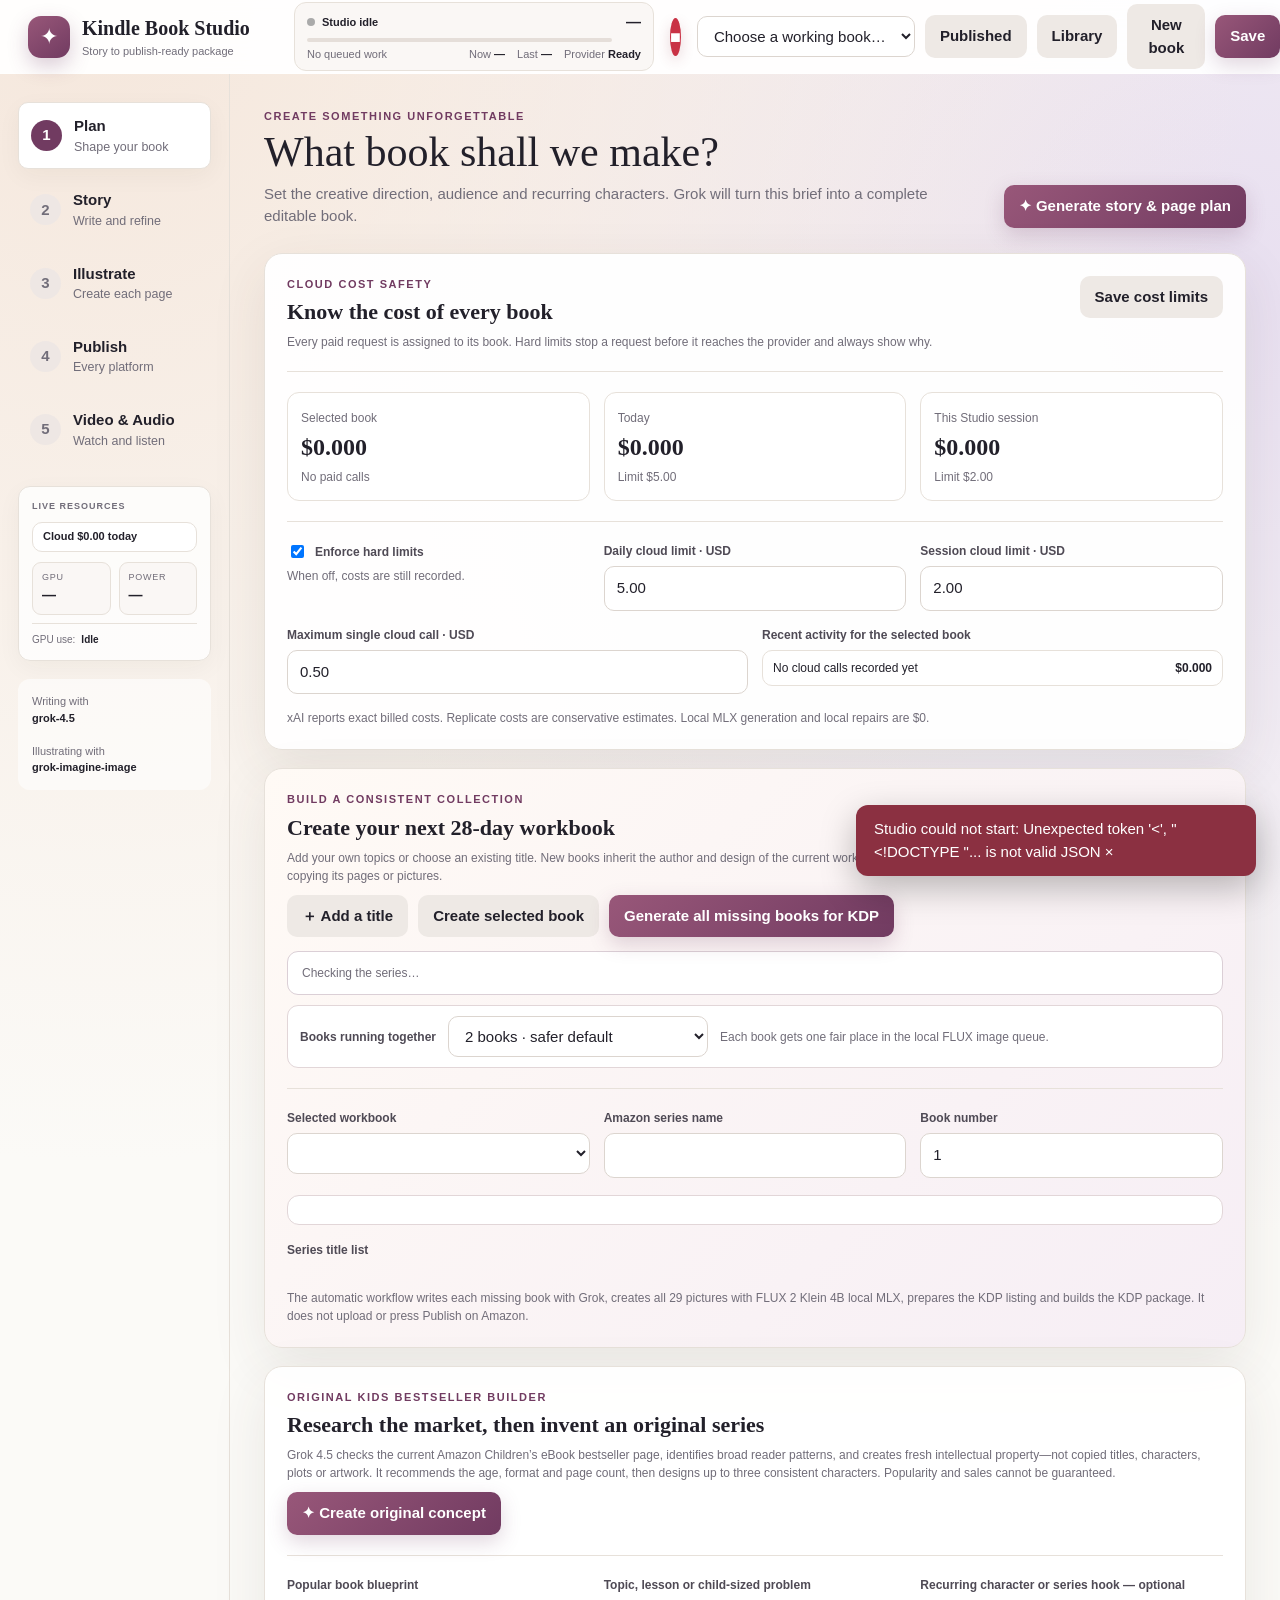
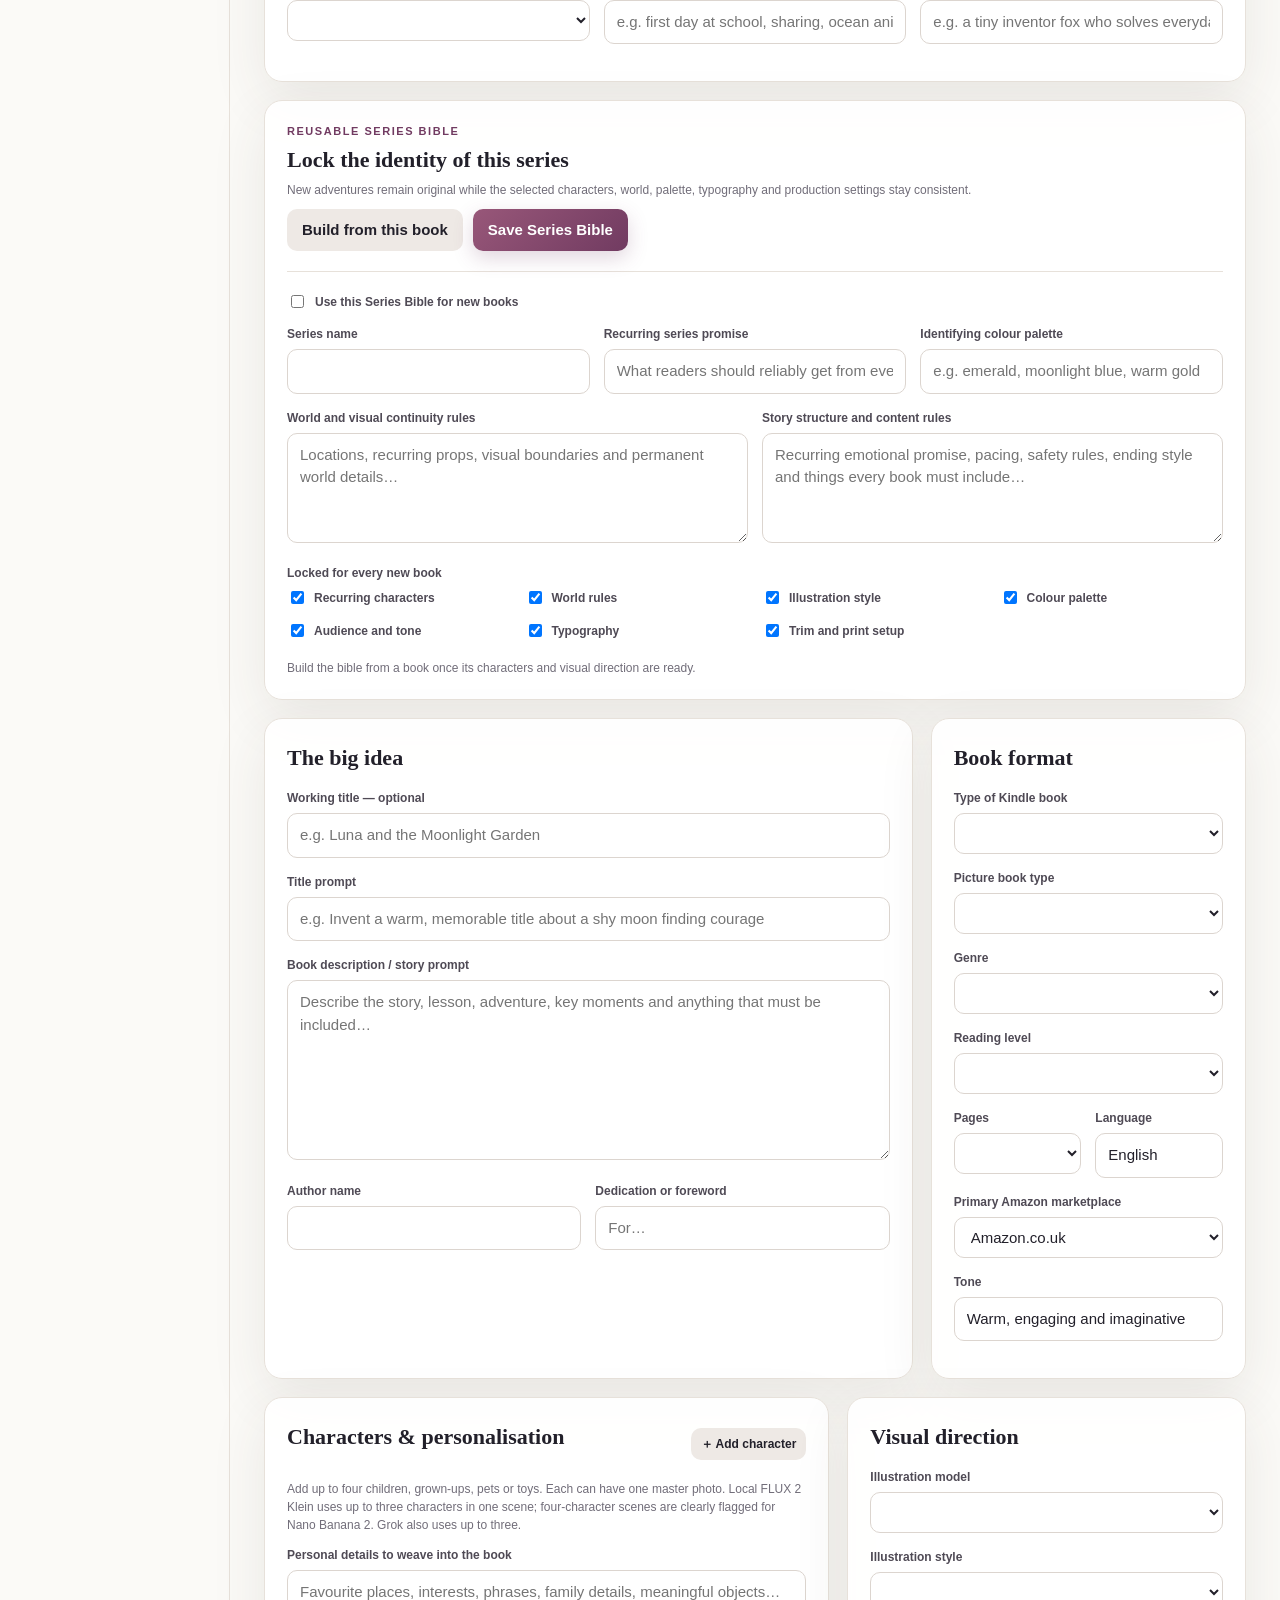
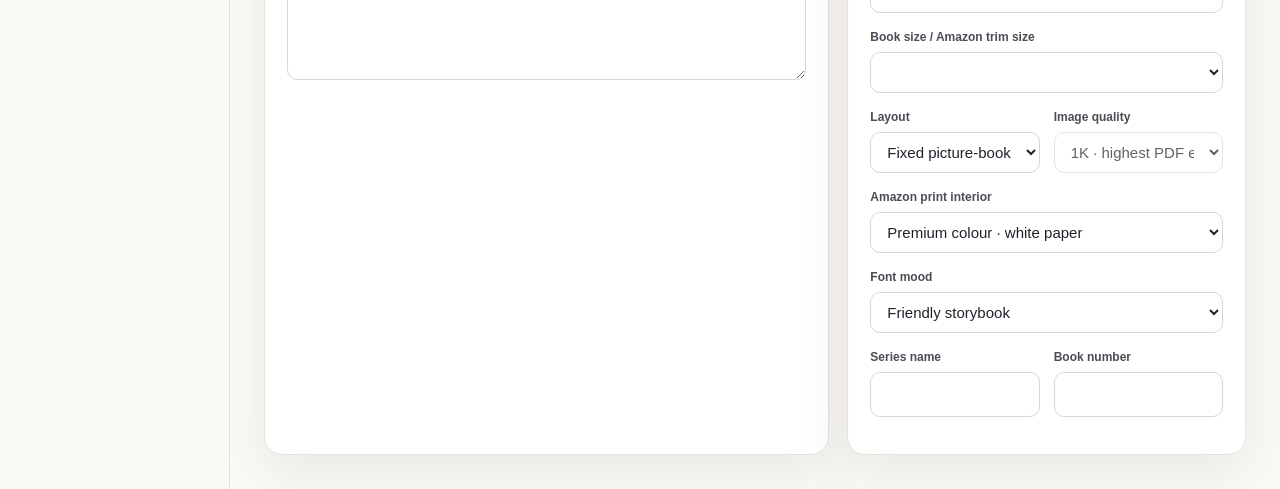
==== commit ee80daf3: "add Video Polish and save all live oMLX updates" ====
--- a/omlx-kindle/static/index.html
+++ b/omlx-kindle/static/index.html
@@ -6,127 +6,544 @@
 <style>
 :root{--ink:#22202a;--muted:#716d79;--paper:#fbfaf7;--card:#fff;--line:#e7e1da;--berry:#713b61;--berry2:#985779;--gold:#d69b4d;--green:#39735d;--shadow:0 18px 55px #44352c18}
 *{box-sizing:border-box}body{margin:0;color:var(--ink);font:15px/1.5 Inter,ui-sans-serif,-apple-system,BlinkMacSystemFont,"Segoe UI",sans-serif;background:radial-gradient(circle at 8% 0,#f5e7dc 0,transparent 30%),radial-gradient(circle at 96% 8%,#e8dff0 0,transparent 26%),var(--paper);min-height:100vh}
-button,input,select,textarea{font:inherit}.top{height:74px;padding:0 28px;display:flex;align-items:center;gap:20px;border-bottom:1px solid #fff8;background:#fffffff0;backdrop-filter:blur(18px);position:sticky;top:0;z-index:20}.brand{display:flex;align-items:center;gap:12px;min-width:260px}.mark{width:42px;height:42px;border-radius:13px;background:linear-gradient(145deg,var(--berry2),var(--berry));display:grid;place-items:center;color:#fff;font-size:22px;box-shadow:0 8px 20px #713b6140}.brand strong{font-family:Georgia,serif;font-size:20px}.brand small{display:block;color:var(--muted);font-size:11px}.projectbar{margin-left:auto;display:flex;gap:10px;align-items:center}.projectbar select{min-width:230px}
+button,input,select,textarea{font:inherit}.top{height:74px;padding:0 28px;display:flex;align-items:center;gap:16px;border-bottom:1px solid #fff8;background:#fffffff0;backdrop-filter:blur(18px);position:sticky;top:0;z-index:20}.brand{display:flex;align-items:center;gap:12px;min-width:250px}.mark{width:42px;height:42px;border-radius:13px;background:linear-gradient(145deg,var(--berry2),var(--berry));display:grid;place-items:center;color:#fff;font-size:22px;box-shadow:0 8px 20px #713b6140}.brand strong{font-family:Georgia,serif;font-size:20px}.brand small{display:block;color:var(--muted);font-size:11px}.projectbar{display:flex;gap:10px;align-items:center}.projectbar select{width:230px;max-width:230px}
+.render-monitor{margin-left:auto;min-width:360px;max-width:590px;flex:1;display:grid;grid-template-columns:minmax(180px,1fr) auto;gap:4px 14px;align-items:center;padding:8px 12px;border:1px solid var(--line);border-radius:12px;background:#faf7f5;color:var(--muted);font-size:11px}.render-title{display:flex;align-items:center;gap:7px;min-width:0}.render-title b{color:var(--ink);white-space:nowrap;overflow:hidden;text-overflow:ellipsis}.render-dot{width:8px;height:8px;border-radius:50%;background:#aaa;flex:0 0 auto}.render-monitor.active .render-dot{background:#36a875;box-shadow:0 0 0 4px #36a8751f;animation:pulse 1.2s infinite}.render-monitor.error .render-dot{background:#c14557;box-shadow:0 0 0 4px #c145571f}.render-percent{font-size:15px;color:var(--ink);font-variant-numeric:tabular-nums}.render-track{height:4px;background:#e5ded9;border-radius:5px;overflow:hidden}.render-fill{height:100%;width:0;background:linear-gradient(90deg,var(--berry2),var(--gold));transition:width .35s}.render-sub{grid-column:1/-1;display:grid;grid-template-columns:minmax(0,1fr) auto auto auto;gap:12px;white-space:nowrap;overflow:hidden}.render-sub span{overflow:hidden;text-overflow:ellipsis}.render-sub b{color:var(--ink);font-variant-numeric:tabular-nums}.stop-images{padding:0;width:38px;height:38px;border-radius:50%;display:grid;place-items:center;background:#c93245;color:#fff;font-size:18px;line-height:1;box-shadow:0 5px 14px #8b304133}.stop-images:disabled{opacity:.65}@keyframes pulse{50%{opacity:.45}}
 button{border:0;border-radius:10px;padding:10px 15px;background:#eee9e5;color:var(--ink);cursor:pointer;font-weight:650;transition:.15s}button:hover{transform:translateY(-1px);filter:brightness(.98)}button.primary{background:linear-gradient(135deg,var(--berry2),var(--berry));color:white;box-shadow:0 7px 20px #713b6135}button.gold{background:var(--gold);color:#27190d}button.small{padding:7px 10px;font-size:12px}button.ghost{background:transparent;border:1px solid var(--line)}button:disabled{opacity:.5;cursor:not-allowed;transform:none}
-.shell{display:grid;grid-template-columns:230px minmax(0,1fr);max-width:1600px;margin:auto}.rail{padding:28px 18px;min-height:calc(100vh - 74px);border-right:1px solid var(--line)}.step{width:100%;display:flex;gap:12px;align-items:center;text-align:left;background:transparent;margin-bottom:8px;padding:12px}.step span{width:31px;height:31px;border-radius:50%;display:grid;place-items:center;background:#eee7e4;color:var(--muted)}.step.active{background:#fff;border:1px solid var(--line);box-shadow:0 7px 24px #36251b0b}.step.active span{background:var(--berry);color:#fff}.step b{display:block}.step small{display:block;font-weight:400;color:var(--muted)}.models{margin-top:34px;padding:14px;border-radius:12px;background:#ffffff99;color:var(--muted);font-size:11px}.models b{color:var(--ink)}
+.shell{display:grid;grid-template-columns:230px minmax(0,1fr);max-width:1600px;margin:auto}.rail{padding:28px 18px;min-height:calc(100vh - 74px);border-right:1px solid var(--line)}.step{width:100%;display:flex;gap:12px;align-items:center;text-align:left;background:transparent;margin-bottom:8px;padding:12px}.step span{width:31px;height:31px;border-radius:50%;display:grid;place-items:center;background:#eee7e4;color:var(--muted)}.step.active{background:#fff;border:1px solid var(--line);box-shadow:0 7px 24px #36251b0b}.step.active span{background:var(--berry);color:#fff}.step b{display:block}.step small{display:block;font-weight:400;color:var(--muted)}.rail-status{margin-top:24px;padding:13px;border:1px solid var(--line);border-radius:12px;background:#ffffffcc;box-shadow:0 7px 24px #36251b0b}.rail-status-title{text-transform:uppercase;letter-spacing:.11em;color:var(--muted);font-size:9px;font-weight:800}.rail-cost{display:block;width:100%;margin:8px 0 10px;text-align:left;white-space:normal;line-height:1.25}.rail-hardware{display:grid;grid-template-columns:1fr 1fr;gap:8px}.rail-hardware div{padding:8px 9px;border:1px solid var(--line);border-radius:9px;background:#faf7f5}.rail-hardware span{display:block;color:var(--muted);font-size:9px;text-transform:uppercase;letter-spacing:.08em}.rail-hardware b{display:block;margin-top:1px;color:var(--ink);font-size:14px;font-variant-numeric:tabular-nums}.gpu-user{display:flex;gap:6px;align-items:center;margin-top:8px;padding-top:8px;border-top:1px solid var(--line);font-size:10px;color:var(--muted);min-width:0}.gpu-user b{color:var(--ink);white-space:nowrap;overflow:hidden;text-overflow:ellipsis}.models{margin-top:18px;padding:14px;border-radius:12px;background:#ffffff99;color:var(--muted);font-size:11px}.models b{color:var(--ink)}
 .main{padding:34px;min-width:0}.view{display:none}.view.active{display:block}.hero{display:flex;justify-content:space-between;gap:30px;align-items:end;margin-bottom:25px}.eyebrow{text-transform:uppercase;letter-spacing:.14em;color:var(--berry);font-size:11px;font-weight:800}.hero h1{font:42px/1.08 Georgia,serif;margin:5px 0 8px}.hero p{margin:0;color:var(--muted);max-width:680px}.grid{display:grid;grid-template-columns:repeat(12,1fr);gap:18px}.card{background:#fffffff2;border:1px solid var(--line);border-radius:18px;box-shadow:var(--shadow);padding:22px}.span8{grid-column:span 8}.span7{grid-column:span 7}.span6{grid-column:span 6}.span5{grid-column:span 5}.span4{grid-column:span 4}.span12{grid-column:span 12}.card h2,.card h3{font-family:Georgia,serif;margin:0 0 15px}.card h2{font-size:22px}.card h3{font-size:18px}
 label{display:block;font-size:12px;font-weight:750;color:#4f4a55;margin:0 0 6px}.field{margin-bottom:15px}input,select,textarea{width:100%;border:1px solid #dcd5cf;border-radius:10px;background:#fff;padding:10px 12px;color:var(--ink);outline:none}textarea{min-height:110px;resize:vertical}input:focus,select:focus,textarea:focus{border-color:#a76c8b;box-shadow:0 0 0 3px #98577916}.fields2{display:grid;grid-template-columns:1fr 1fr;gap:14px}.fields3{display:grid;grid-template-columns:repeat(3,1fr);gap:14px}.hint{color:var(--muted);font-size:12px}.actions{display:flex;gap:10px;flex-wrap:wrap;align-items:center}.divider{height:1px;background:var(--line);margin:20px 0}.character{border:1px solid var(--line);border-radius:12px;padding:13px;margin:10px 0;background:#fdfbf9}.character-top{display:flex;gap:8px}.character-top input:first-child{width:35%}.character textarea{min-height:68px;margin-top:8px}.character-reference{display:flex;gap:12px;align-items:center;margin-top:10px;padding:9px;border:1px dashed #d8cec9;border-radius:11px;background:#fff}.character-reference img{width:82px;height:82px;object-fit:cover;border-radius:9px;box-shadow:0 4px 12px #26171c25;cursor:zoom-in}.character-reference .ref-upload{flex:1}.empty{text-align:center;padding:40px 20px;color:var(--muted)}
-.story-head{display:grid;grid-template-columns:1fr 1fr;gap:18px;margin-bottom:18px}.book-title{font:32px Georgia,serif;border:0;border-bottom:1px solid var(--line);border-radius:0;background:transparent}.page-list{display:grid;gap:16px}.page-card{display:grid;grid-template-columns:70px minmax(0,1fr) 290px;border:1px solid var(--line);background:#fff;border-radius:16px;overflow:hidden}.pageno{padding:20px 10px;text-align:center;background:#f4eeea;color:var(--berry);font:24px Georgia,serif}.page-copy{padding:18px;border-right:1px solid var(--line)}.page-art{padding:18px;background:#fdfbf9}.page-card textarea{min-height:115px}.page-card .prompt{min-height:135px;font-size:12px}.approve{display:flex;gap:6px;align-items:center;color:var(--green);font-size:12px}.approve input{width:auto}
-.gallery{display:grid;grid-template-columns:repeat(auto-fill,minmax(260px,1fr));gap:18px}.spread{border:1px solid var(--line);border-radius:16px;background:white;overflow:hidden;box-shadow:var(--shadow)}.artbox{aspect-ratio:4/3;background:linear-gradient(145deg,#ede4de,#ddd0dc);display:grid;place-items:center;overflow:hidden;position:relative}.artbox img{width:100%;height:100%;object-fit:cover}.artbox .placeholder{text-align:center;color:#7e7278;padding:20px}.spread-body{padding:15px}.spread-body textarea{min-height:105px}.cover-card{grid-column:span 2}.status{position:fixed;right:24px;bottom:24px;padding:13px 18px;background:#27222a;color:#fff;border-radius:12px;box-shadow:0 12px 35px #0004;z-index:50;display:none;max-width:400px}.status.show{display:block}.status.error{background:#8b3041}.status.good{background:#326a55}
+.story-head{display:grid;grid-template-columns:1fr 1fr;gap:18px;margin-bottom:18px}.book-title{font:32px Georgia,serif;border:0;border-bottom:1px solid var(--line);border-radius:0;background:transparent}.page-list{display:grid;gap:16px}.page-card{display:grid;grid-template-columns:70px minmax(0,1fr) 290px;border:1px solid var(--line);background:#fff;border-radius:16px;overflow:hidden}.pageno{padding:20px 10px;text-align:center;background:#f4eeea;color:var(--berry);font:24px Georgia,serif}.page-copy{padding:18px;border-right:1px solid var(--line)}.page-art{padding:18px;background:#fdfbf9}.page-card textarea{min-height:115px}.page-card .quote{min-height:66px;font-family:Georgia,serif;font-style:italic}.page-card .prompt{min-height:135px;font-size:12px}.approve{display:flex;gap:6px;align-items:center;color:var(--green);font-size:12px}.approve input{width:auto}
+.gallery{display:grid;grid-template-columns:repeat(auto-fill,minmax(260px,1fr));gap:18px}.spread{border:1px solid var(--line);border-radius:16px;background:white;overflow:hidden;box-shadow:var(--shadow)}.artbox{aspect-ratio:4/5;background:linear-gradient(145deg,#ede4de,#ddd0dc);display:grid;place-items:center;overflow:hidden;position:relative}.artbox a{width:100%;height:100%;display:grid;place-items:center}.artbox img{width:100%;height:100%;object-fit:contain;display:block;cursor:zoom-in}.artbox .placeholder{text-align:center;color:#7e7278;padding:20px}.spread-body{padding:15px}.spread-body textarea{min-height:105px}.image-warning{margin:10px 0;padding:10px 11px;border:1px solid #e7b05e;border-radius:10px;background:#fff5df;color:#704510;font-size:12px;line-height:1.4}.cover-card{grid-column:span 2}.status{position:fixed;right:24px;bottom:24px;padding:13px 18px;background:#27222a;color:#fff;border-radius:12px;box-shadow:0 12px 35px #0004;z-index:50;display:none;max-width:400px}.status.show{display:block}.status.error{background:#8b3041}.status.good{background:#326a55}
+.page-preview-dialog{width:96vw;max-width:none;height:96vh;max-height:none;padding:0;border:0;border-radius:18px;background:#211b22;color:#fff;overflow:hidden;box-shadow:0 28px 90px #0009}.page-preview-dialog::backdrop{background:#100b10dc}.page-preview-toolbar{height:68px;display:flex;align-items:center;justify-content:space-between;gap:18px;padding:0 20px;background:#2c242d;border-bottom:1px solid #ffffff1f;box-sizing:border-box}.page-preview-toolbar small{display:block;color:#c9bdc7;margin-top:2px}.page-preview-toolbar .actions{flex-wrap:nowrap}.page-preview-toolbar a{color:#fff;border:1px solid #ffffff42;border-radius:9px;padding:8px 11px;text-decoration:none;white-space:nowrap}.page-preview-stage{height:calc(96vh - 68px);display:grid;place-items:center;padding:12px;box-sizing:border-box;overflow:hidden}.page-preview-canvas{position:relative;overflow:hidden;background:#453745;box-shadow:0 14px 50px #000a;flex:none}.page-preview-canvas>img{position:absolute;inset:0;width:100%;height:100%;display:block;object-fit:cover}.page-preview-top{position:absolute;z-index:2;top:3.5%;left:6%;width:88%;box-sizing:border-box;padding:2.2% 3%;border-radius:14px;background:rgba(20,10,18,.66);text-align:center;color:#fff;text-shadow:0 2px 8px #000;overflow:hidden}.page-preview-top h1{margin:0;font-family:Arial,sans-serif;font-weight:700;line-height:1.18}.page-preview-quote{margin:.55em 0 0;font-family:Georgia,serif;font-style:italic;line-height:1.2}.page-preview-author{margin-top:.35em;font-family:Arial,sans-serif;font-style:normal}.page-preview-body{position:absolute;z-index:1;left:0;bottom:0;width:100%;height:34%;display:flex;align-items:center;justify-content:center;box-sizing:border-box;padding:3% 8%;font-family:Arial,sans-serif;font-weight:700;line-height:1.24;text-align:center;white-space:pre-wrap;overflow:hidden;color:#171219;background:linear-gradient(transparent 0%,rgba(255,255,255,.42) 24%,rgba(255,255,255,.68) 100%);text-shadow:0 1px 1px rgba(255,255,255,.8)}.page-preview-canvas.context .page-preview-body{height:66%;background:linear-gradient(transparent 0%,rgba(255,255,255,.60) 16%,rgba(255,255,255,.90) 100%)}.page-preview-canvas.cover .page-preview-top{background:rgba(20,10,18,.68)}.page-preview-canvas.cover .page-preview-body{height:36%;color:#fff;background:linear-gradient(transparent,rgba(20,10,18,.86));text-shadow:0 2px 8px #000}
+.page-preview-canvas.workbook .page-preview-body{height:79%;padding:3% 6.25%;line-height:1.08;background:linear-gradient(transparent 0%,rgba(255,255,255,.64) 15%,rgba(255,255,255,.88) 100%)}
 .publish-preview{max-width:420px;margin:auto;background:white;aspect-ratio:.8;border-radius:5px;box-shadow:0 20px 55px #352c2740;padding:25px;display:flex;flex-direction:column;text-align:center;justify-content:flex-end;background-size:cover;background-position:center;color:#fff;text-shadow:0 2px 10px #000}.publish-preview h2{font-size:36px;margin:0}.checklist{list-style:none;padding:0}.checklist li{padding:9px 0;border-bottom:1px solid var(--line)}.checklist li:before{content:"✓";color:var(--green);font-weight:bold;margin-right:9px}.field-head{display:flex;align-items:center;justify-content:space-between;gap:10px;margin-bottom:6px}.field-head label{margin:0}.char-count{font-size:11px;color:var(--muted)}.kdp-note{padding:12px 14px;border-radius:10px;background:#f4eeea;color:#5f5660;font-size:12px;margin-bottom:16px}.kdp-section{border-top:1px solid var(--line);padding-top:18px;margin-top:18px}.kdp-section h3{margin-bottom:12px}
-.series-card{background:linear-gradient(135deg,#fffaf5,#f6eef5)}.series-choice{padding:14px 16px;border:1px solid #e2d6d8;border-radius:12px;background:#fff;margin:2px 0 16px}.series-choice b{display:block;font:20px Georgia,serif;margin-bottom:4px}.series-catalog{display:flex;gap:8px;flex-wrap:wrap;margin:12px 0 18px}.series-title{font-size:12px;padding:7px 10px;background:#fff;border:1px solid var(--line)}.series-title.selected{background:var(--berry);color:#fff;border-color:var(--berry)}.series-title.created:after{content:"  ✓";color:var(--green)}.series-title.selected.created:after{color:#d8f4e8}
+.series-card{background:linear-gradient(135deg,#fffaf5,#f6eef5)}.series-choice{padding:14px 16px;border:1px solid #e2d6d8;border-radius:12px;background:#fff;margin:2px 0 16px}.series-choice b{display:block;font:20px Georgia,serif;margin-bottom:4px}.series-catalog{display:flex;gap:8px;flex-wrap:wrap;margin:12px 0 18px}.series-title{font-size:12px;padding:7px 10px;background:#fff;border:1px solid var(--line)}.series-title.selected{background:var(--berry);color:#fff;border-color:var(--berry)}.series-title.created:after{content:"  • Created";color:var(--green)}.series-title.kdp-ready:after{content:"  ✓ KDP";color:var(--green)}.series-title.resume:after{content:"  ↻ Resume";color:#a46821}.series-title.selected:after{color:#d8f4e8}.series-batch-summary{padding:12px 14px;border:1px solid #dbcfd6;border-radius:11px;background:#fff;margin-top:14px;color:var(--muted);font-size:12px}.series-batch-summary b{color:var(--ink)}.market-result{margin-top:16px;padding:15px 17px;border:1px solid #d9cbd6;border-radius:12px;background:#fbf6fa}.market-result h3{margin:0 0 7px}.market-result ul{margin:7px 0;padding-left:20px}.market-result a{color:var(--berry)}
+.cost-badge{padding:7px 10px;font-size:11px;white-space:nowrap;border:1px solid var(--line);background:#fff}.cost-badge.blocked{background:#fff0f0;color:#9d263a;border-color:#e9a8b1}.cost-metric{padding:13px;border:1px solid var(--line);border-radius:12px;background:#fff}.cost-metric b{display:block;font-size:24px;font-family:Georgia,serif}.cost-list{max-height:180px;overflow:auto;border:1px solid var(--line);border-radius:10px;background:#fff}.cost-row{display:grid;grid-template-columns:1fr auto;gap:8px;padding:8px 10px;border-bottom:1px solid var(--line);font-size:12px}.cost-row:last-child{border-bottom:0}.inline-check{display:flex;gap:8px;align-items:center}.inline-check input{width:auto}.lock-grid{display:grid;grid-template-columns:repeat(4,minmax(0,1fr));gap:8px 14px}.lock-grid label{display:flex;gap:7px;align-items:center;font-weight:600}.lock-grid input{width:auto}.repair-note{margin:9px 0;padding:8px 10px;border-radius:9px;background:#edf7f2;color:#286049;font-size:12px}
+.publishing-hub{background:linear-gradient(145deg,#fff,#fbf6f1)}.route-grid{display:grid;grid-template-columns:repeat(5,minmax(0,1fr));gap:9px}.route-choice{display:flex;gap:8px;align-items:flex-start;margin:0;padding:11px;border:1px solid var(--line);border-radius:11px;background:#fff;font-weight:650}.route-choice input{width:auto;margin-top:3px}.route-choice span{display:block}.route-choice small{display:block;color:var(--muted);font-weight:400}.platform-tabs{display:flex;gap:7px;flex-wrap:wrap;margin:16px 0}.platform-tab{border:1px solid var(--line);background:#fff}.platform-tab.active{background:var(--berry);color:#fff;border-color:var(--berry)}.platform-panel{display:none;border:1px solid var(--line);border-radius:14px;background:#fff;padding:18px}.platform-panel.active{display:block}.platform-head{display:flex;align-items:flex-start;justify-content:space-between;gap:15px;margin-bottom:14px}.platform-head h3{margin:0 0 3px}.platform-head p{margin:0}.preflight-list{display:grid;gap:7px;margin-top:12px}.preflight-row{padding:9px 11px;border-radius:9px;background:#f4f1ee;font-size:12px}.preflight-row.pass{background:#edf7f2;color:#285e49}.preflight-row.warn{background:#fff5df;color:#704510}.preflight-row.block{background:#fff0f0;color:#8f2f40}.publishing-alert{margin:14px 0;padding:12px 14px;border-radius:11px;background:#f4f1ee}.publishing-alert.good{background:#edf7f2;color:#285e49}.publishing-alert.warn{background:#fff5df;color:#704510}.publishing-alert.block{background:#fff0f0;color:#8f2f40}.button-link{display:inline-flex;align-items:center;padding:9px 12px;border:1px solid var(--line);border-radius:10px;color:var(--berry);text-decoration:none;font-weight:700;background:#fff}.profit-preview{padding:10px 12px;border-radius:10px;background:#f7f2ee;color:var(--muted);font-size:12px}.profit-preview b{color:var(--ink)}
+.video-stage{overflow:hidden;border-radius:14px;background:#1b1720;min-height:260px;display:grid;place-items:center}.video-stage video{display:block;width:100%;max-height:70vh;background:#000}.audio-player{width:100%;margin-top:12px}.narrator-badge{padding:13px 15px;border-radius:12px;background:linear-gradient(135deg,#f3e9f0,#fbf2e7);border:1px solid #e6d8dc}.narrator-badge b{font:20px Georgia,serif}.scene-strip{display:grid;grid-template-columns:repeat(auto-fill,minmax(145px,1fr));gap:10px}.scene-chip{border:1px solid var(--line);border-radius:11px;overflow:hidden;background:#fff}.scene-chip img{display:block;width:100%;aspect-ratio:16/10;object-fit:contain;background:#eee6e1}.scene-chip div{padding:8px;font-size:11px}.media-result a{color:var(--berry);font-weight:750}
+.sound-toolbar{display:flex;gap:10px;align-items:end;flex-wrap:wrap;margin:14px 0}.sound-toolbar .field{min-width:170px;margin:0}.sound-scenes{display:grid;gap:12px}.sound-scene{border:1px solid var(--line);border-radius:13px;background:#fbf8f6;overflow:hidden}.sound-scene-head{padding:11px 13px;display:flex;align-items:center;justify-content:space-between;gap:10px;background:#f3ece8}.sound-cues{display:grid;gap:9px;padding:10px}.sfx-cue{display:grid;grid-template-columns:120px minmax(230px,2fr) 80px 80px 85px 90px auto;gap:8px;align-items:end;padding:10px;border:1px solid #e7dcda;border-radius:10px;background:white}.sfx-cue .field{margin:0}.sfx-cue label{font-size:10px}.sfx-cue audio{width:100%;height:34px;grid-column:2/6}.sfx-cue .trigger-field{grid-column:2/6}.sfx-cue-actions{display:flex;gap:6px;align-items:center;flex-wrap:wrap}.sfx-empty{padding:8px;color:var(--muted);font-size:12px}@media(max-width:900px){.sfx-cue{grid-template-columns:1fr 1fr}.sfx-cue .prompt-field,.sfx-cue .trigger-field,.sfx-cue audio{grid-column:1/-1}}
 dialog{border:0;border-radius:18px;box-shadow:0 25px 90px #0005;padding:25px;max-width:560px;width:90%}dialog::backdrop{background:#281d2777;backdrop-filter:blur(5px)}
-@media(max-width:950px){.shell{grid-template-columns:1fr}.rail{min-height:0;border-right:0;display:flex;gap:6px;padding:12px;overflow:auto}.step{min-width:150px}.models{display:none}.main{padding:20px}.span4,.span5,.span6,.span7,.span8{grid-column:span 12}.page-card{grid-template-columns:52px 1fr}.page-art{grid-column:2}.top{padding:0 14px}.brand small{display:none}.projectbar select{min-width:120px}.hero h1{font-size:32px}}@media(max-width:620px){.brand{min-width:0}.brand strong{display:none}.projectbar button:not(.primary){display:none}.fields2,.fields3,.story-head{grid-template-columns:1fr}.main{padding:14px}.gallery{grid-template-columns:1fr}.cover-card{grid-column:auto}}
+@media(max-width:1180px){.render-monitor{min-width:250px}.brand{min-width:190px}.brand strong{font-size:17px;white-space:nowrap}.brand small{display:none}.projectbar select{min-width:150px}.route-grid{grid-template-columns:repeat(3,1fr)}}@media(max-width:950px){.shell{grid-template-columns:1fr}.rail{min-height:0;border-right:0;display:flex;gap:6px;padding:12px;overflow:auto}.step{min-width:150px}.rail-status{min-width:210px;margin-top:0;padding:9px}.rail-status-title{display:none}.rail-cost{margin:0 0 6px}.rail-hardware div{padding:5px 8px}.models{display:none}.main{padding:20px}.span4,.span5,.span6,.span7,.span8{grid-column:span 12}.page-card{grid-template-columns:52px 1fr}.page-art{grid-column:2}.top{padding:0 14px}.brand{min-width:0}.projectbar select{min-width:120px}.projectbar #newBtn{display:none}.render-monitor{min-width:230px}.hero h1{font-size:32px}.lock-grid{grid-template-columns:repeat(2,1fr)}.route-grid{grid-template-columns:repeat(2,1fr)}}@media(max-width:700px){.brand strong{display:none}.render-monitor{min-width:190px;grid-template-columns:minmax(110px,1fr) auto}.render-sub span:last-child{display:none}.projectbar select{display:none}}@media(max-width:620px){.projectbar button:not(.primary){display:none}.fields2,.fields3,.story-head,.lock-grid,.route-grid{grid-template-columns:1fr}.main{padding:14px}.gallery{grid-template-columns:1fr}.cover-card{grid-column:auto}.platform-head{display:block}.platform-head .actions{margin-top:12px}}
+.published-tag{display:inline-flex;align-items:center;padding:6px 9px;border-radius:999px;background:#e6f4ed;color:#286049;border:1px solid #bddccc;text-decoration:none;font-size:11px;font-weight:800;white-space:nowrap}.published-tag:hover{filter:brightness(.97)}.published-tag[hidden],.button-link[hidden]{display:none!important}.review-button{padding:8px 11px;white-space:nowrap;border:1px solid #d8c9cf;background:#fff}.review-button.approved{background:#e6f4ed;color:#286049;border-color:#bddccc}.review-button.stale{background:#fff5df;color:#704510;border-color:#e7c477}
+.published-dialog{width:min(760px,92vw);max-height:88vh;overflow:auto}.published-list{display:grid;gap:10px;margin-top:15px}.published-book-row{display:grid;grid-template-columns:minmax(0,1fr) auto;gap:12px;align-items:center;padding:14px 15px;border:1px solid var(--line);border-radius:13px;background:#fdfbf9}.published-book-row h3{margin:0 0 4px;font:18px Georgia,serif}.published-book-row p{margin:0;color:var(--muted);font-size:11px}.published-book-row .actions{justify-content:flex-end}.published-empty{padding:35px 20px;text-align:center;color:var(--muted);border:1px dashed var(--line);border-radius:13px;background:#fdfbf9}
+.library-dialog{max-width:680px;max-height:90vh;overflow:auto}.library-section{padding:16px;border:1px solid var(--line);border-radius:13px;background:#fdfbf9;margin:12px 0}.library-section h3{font:19px Georgia,serif;margin:0 0 5px}.library-section p{margin:4px 0 12px;color:var(--muted);font-size:12px}.library-summary{padding:11px 13px;border-radius:11px;background:#f3ece8;color:#554d56;margin:10px 0 15px}.library-published{display:grid;grid-template-columns:auto 1fr;gap:10px;align-items:end}.library-published .inline-check{padding-bottom:11px}button.danger{background:#fff0f0;color:#9a263b;border:1px solid #e5aab4}.library-result{font-size:12px;color:var(--muted);margin-top:9px;white-space:pre-line}
+@media(max-width:700px){.published-tag{display:none!important}.library-published{grid-template-columns:1fr}}
+.series-parallel{display:flex;gap:12px;align-items:center;margin:10px 0 0;padding:10px 12px;border:1px solid #e2d6d8;border-radius:11px;background:#fff}.series-parallel label{margin:0;white-space:nowrap}.series-parallel select{width:auto;min-width:260px}.series-parallel .hint{flex:1}@media(max-width:700px){.series-parallel{align-items:stretch;flex-direction:column}.series-parallel select{width:100%;min-width:0}}
 </style>
 </head>
 <body>
-<header class="top"><div class="brand"><div class="mark">✦</div><div><strong>Kindle Book Studio</strong><small>Story to publish-ready package</small></div></div><div class="projectbar"><select id="projects"><option value="">Choose a saved book…</option></select><button id="newBtn">New book</button><button class="primary" id="saveBtn">Save</button></div></header>
+<header class="top"><div class="brand"><div class="mark">✦</div><div><strong>Kindle Book Studio</strong><small>Story to publish-ready package</small></div></div><div class="render-monitor" id="renderMonitor" title="Live studio activity"><div class="render-title"><span class="render-dot"></span><b id="renderLabel">Studio idle</b></div><b class="render-percent" id="renderPercent">—</b><div class="render-track"><div class="render-fill" id="renderFill"></div></div><div class="render-sub"><span id="renderQueue">No queued work</span><span>Now <b id="renderElapsed">—</b></span><span>Last <b id="renderLast">—</b></span><span>Provider <b id="providerStatus">Ready</b></span></div></div><button class="stop-images" id="stopImages" hidden aria-label="Stop image generation and clear the queue" title="Stop image generation and clear the queue">■</button><div class="projectbar"><select id="projects"><option value="">Choose a working book…</option></select><button id="approveBookBtn" class="review-button" hidden title="Mark this exact version as reviewed and approved">✓ Approve</button><a id="publishedBadge" class="published-tag" target="_blank" rel="noopener" hidden>Published ↗</a><button id="publishedBtn">Published</button><button id="libraryBtn">Library</button><button id="newBtn">New book</button><button class="primary" id="saveBtn">Save</button></div></header>
 <div class="shell">
 <aside class="rail">
  <button class="step active" data-view="plan"><span>1</span><div><b>Plan</b><small>Shape your book</small></div></button>
  <button class="step" data-view="story"><span>2</span><div><b>Story</b><small>Write and refine</small></div></button>
  <button class="step" data-view="art"><span>3</span><div><b>Illustrate</b><small>Create each page</small></div></button>
- <button class="step" data-view="publish"><span>4</span><div><b>Publish</b><small>Export for KDP</small></div></button>
- <div class="models">Writing with<br><b id="textModel">grok-4.3</b><br><br>Illustrating with<br><b id="imageModel">grok-imagine-image</b></div>
+ <button class="step" data-view="publish"><span>4</span><div><b>Publish</b><small>Every platform</small></div></button>
+ <button class="step" data-view="video"><span>5</span><div><b>Video &amp; Audio</b><small>Watch and listen</small></div></button>
+ <div class="rail-status" aria-label="Live Studio resources"><div class="rail-status-title">Live resources</div><button class="cost-badge rail-cost" id="costBadge" title="Cloud spending for the selected book and today">Cloud $0.00 today</button><div class="rail-hardware"><div><span>GPU</span><b id="gpuPercent">—</b></div><div><span>Power</span><b id="powerWatts">—</b></div></div><div class="gpu-user"><span>GPU use:</span><b id="gpuUser">Idle</b></div></div>
+ <div class="models">Writing with<br><b id="textModel">grok-4.5</b><br><br>Illustrating with<br><b id="imageModel">grok-imagine-image</b></div>
 </aside>
 <main class="main">
  <section class="view active" id="plan">
   <div class="hero"><div><div class="eyebrow">Create something unforgettable</div><h1>What book shall we make?</h1><p>Set the creative direction, audience and recurring characters. Grok will turn this brief into a complete editable book.</p></div><button class="primary" id="generateBtn">✦ Generate story & page plan</button></div>
-  <div class="grid">
-   <div class="card span12 series-card"><div class="actions" style="justify-content:space-between"><div><div class="eyebrow">Build a consistent collection</div><h2 style="margin:3px 0 5px">Create your next 28-day workbook</h2><p class="hint" style="margin:0">Choose a title. The new book inherits the current workbook’s author, illustration style, 8 × 10 layout and premium-colour print settings—but never copies its pages or images. If no book is open, Daily Introspection is used as the design source.</p></div><button class="primary" id="createSeriesBook">Create selected book</button></div><div class="divider"></div><div class="fields3"><div class="field"><label>Selected workbook</label><select id="seriesPreset"></select></div><div class="field"><label>Amazon series name</label><input id="seriesCollection"></div><div class="field"><label>Book number</label><input id="seriesNextNumber" type="number" min="1" value="1"></div></div><div class="series-choice" id="seriesChoice"></div><label>Series title list</label><div class="series-catalog" id="seriesCatalog"></div><div class="hint">After creating it: generate and edit the 28-day plan, generate all missing images, then use Publish → Create Kindle package for the paperback and digital files.</div></div>
-   <div class="card span8"><h2>The big idea</h2><div class="field"><label>Working title</label><input id="title" placeholder="e.g. Luna and the Moonlight Garden"></div><div class="field"><label>Describe the book you want</label><textarea id="prompt" style="min-height:180px" placeholder="Describe the story, lesson, adventure, key moments and anything that must be included…"></textarea></div><div class="fields2"><div class="field"><label>Author name</label><input id="author"></div><div class="field"><label>Dedication or foreword</label><input id="dedication" placeholder="For…"></div></div></div>
-   <div class="card span4"><h2>Book format</h2><div class="field"><label>Type of Kindle book</label><select id="bookType"></select></div><div class="field"><label>Genre</label><select id="genre"></select></div><div class="field"><label>Reading level</label><select id="audience"></select></div><div class="fields2"><div class="field"><label>Pages</label><select id="pageCount"></select></div><div class="field"><label>Language</label><input id="language" value="English"></div></div><div class="field"><label>Primary Amazon marketplace</label><select id="primaryMarketplace"><option>Amazon.co.uk</option><option>Amazon.com</option><option>Amazon.com.au</option><option>Amazon.ca</option><option>Amazon.de</option><option>Amazon.fr</option><option>Amazon.es</option><option>Amazon.it</option><option>Amazon.in</option><option>Amazon.co.jp</option></select></div><div class="field"><label>Tone</label><input id="tone" value="Warm, engaging and imaginative"></div></div>
-   <div class="card span7"><div class="actions" style="justify-content:space-between"><h2>Characters & personalisation</h2><button class="small" id="addCharacter">＋ Add character</button></div><p class="hint">Add up to three children, grown-ups, pets or toys. Each character can have one reference photo so Grok can keep them recognisable throughout the book.</p><div id="characters"></div><div class="field"><label>Personal details to weave into the book</label><textarea id="personalisation" placeholder="Favourite places, interests, phrases, family details, meaningful objects…"></textarea></div></div>
+	  <div class="grid">
+	   <div class="card span12" id="cloudCostCard"><div class="actions" style="justify-content:space-between;align-items:flex-start"><div><div class="eyebrow">Cloud cost safety</div><h2 style="margin:3px 0 5px">Know the cost of every book</h2><p class="hint" style="margin:0">Every paid request is assigned to its book. Hard limits stop a request before it reaches the provider and always show why.</p></div><button id="saveCostSettings">Save cost limits</button></div><div class="divider"></div><div class="fields3"><div class="cost-metric"><span class="hint">Selected book</span><b id="bookCost">$0.000</b><span class="hint" id="bookCostBreakdown">No paid calls</span></div><div class="cost-metric"><span class="hint">Today</span><b id="todayCost">$0.000</b><span class="hint" id="dailyLimitStatus">Limit $5.00</span></div><div class="cost-metric"><span class="hint">This Studio session</span><b id="sessionCost">$0.000</b><span class="hint" id="sessionLimitStatus">Limit $2.00</span></div></div><div class="divider"></div><div class="fields3"><div class="field"><label class="inline-check"><input id="costLimitsEnabled" type="checkbox" checked> Enforce hard limits</label><div class="hint">When off, costs are still recorded.</div></div><div class="field"><label>Daily cloud limit · USD</label><input id="dailyCostLimit" type="number" min="0.01" step="0.10" value="5.00"></div><div class="field"><label>Session cloud limit · USD</label><input id="sessionCostLimit" type="number" min="0.01" step="0.10" value="2.00"></div></div><div class="fields2"><div class="field"><label>Maximum single cloud call · USD</label><input id="singleCallLimit" type="number" min="0.01" step="0.05" value="0.50"></div><div class="field"><label>Recent activity for the selected book</label><div class="cost-list" id="costRecent"><div class="cost-row"><span>No cloud calls recorded yet</span><b>$0.000</b></div></div></div></div><div class="hint" id="costNote">xAI reports exact billed costs. Replicate costs are conservative estimates. Local MLX generation and local repairs are $0.</div></div>
+   <div class="card span12 series-card"><div class="actions" style="justify-content:space-between"><div><div class="eyebrow">Build a consistent collection</div><h2 style="margin:3px 0 5px">Create your next 28-day workbook</h2><p class="hint" style="margin:0">Add your own topics or choose an existing title. New books inherit the author and design of the current workbook—or Daily Introspection when no book is open—without copying its pages or pictures.</p></div><div class="actions"><button id="addSeriesTitle">＋ Add a title</button><button id="createSeriesBook">Create selected book</button><button class="primary" id="autoGenerateSeries">Generate all missing books for KDP</button></div></div><div id="seriesBatchSummary" class="series-batch-summary">Checking the series…</div><div class="divider"></div><div class="fields3"><div class="field"><label>Selected workbook</label><select id="seriesPreset"></select></div><div class="field"><label>Amazon series name</label><input id="seriesCollection"></div><div class="field"><label>Book number</label><input id="seriesNextNumber" type="number" min="1" value="1"></div></div><div class="series-choice" id="seriesChoice"></div><label>Series title list</label><div class="series-catalog" id="seriesCatalog"></div><div class="hint">The automatic workflow writes each missing book with Grok, creates all 29 pictures with FLUX 2 Klein 4B local MLX, prepares the KDP listing and builds the KDP package. It does not upload or press Publish on Amazon.</div></div>
+   <div class="card span12"><div class="actions" style="justify-content:space-between;align-items:flex-start"><div><div class="eyebrow">Original Kids Bestseller Builder</div><h2 style="margin:3px 0 5px">Research the market, then invent an original series</h2><p class="hint" style="margin:0">Grok 4.5 checks the current Amazon Children’s eBook bestseller page, identifies broad reader patterns, and creates fresh intellectual property—not copied titles, characters, plots or artwork. It recommends the age, format and page count, then designs up to three consistent characters. Popularity and sales cannot be guaranteed.</p></div><button class="primary" id="generateMarketConcept">✦ Create original concept</button></div><div class="divider"></div><div class="fields3"><div class="field"><label>Popular book blueprint</label><select id="bestsellerBlueprint"></select></div><div class="field"><label>Topic, lesson or child-sized problem</label><input id="marketTopic" placeholder="e.g. first day at school, sharing, ocean animals…"></div><div class="field"><label>Recurring character or series hook — optional</label><input id="seriesHook" placeholder="e.g. a tiny inventor fox who solves everyday problems"></div></div><div class="market-result" id="marketConceptResult" hidden></div></div>
+	   <div class="card span12" id="continueSeriesCard" hidden><div class="actions" style="justify-content:space-between;align-items:flex-start"><div><div class="eyebrow">Continue any saved series</div><h2 style="margin:3px 0 5px">Create the next book from <span id="seriesSourceTitle">this book</span></h2><p class="hint" style="margin:0">Keep the recurring characters, master reference images, world, author and visual style—but create a completely separate book with a fresh topic and adventure. Existing pages and illustrations are never copied or changed.</p></div><button class="primary" id="createNextSeriesBook">✦ Create next series book</button></div><div class="divider"></div><div class="fields2"><div class="field"><label>New topic, lesson or theme</label><input id="nextSeriesTopic" placeholder="e.g. patience, kindness, handling mistakes…"></div><div class="field"><label>New adventure idea — optional</label><textarea id="nextSeriesAdventure" style="min-height:92px" placeholder="e.g. Tilly and Pip enter a moonlit leaf-lantern festival and must help when the lights blow away…"></textarea></div></div><div class="hint" id="seriesInheritanceSummary"></div></div>
+	   <div class="card span12"><div class="actions" style="justify-content:space-between;align-items:flex-start"><div><div class="eyebrow">Reusable series bible</div><h2 style="margin:3px 0 5px">Lock the identity of this series</h2><p class="hint" style="margin:0">New adventures remain original while the selected characters, world, palette, typography and production settings stay consistent.</p></div><div class="actions"><button id="buildSeriesBible">Build from this book</button><button class="primary" id="saveSeriesBible">Save Series Bible</button></div></div><div class="divider"></div><label class="inline-check" style="margin-bottom:14px"><input id="seriesBibleEnabled" type="checkbox"> Use this Series Bible for new books</label><div class="fields3"><div class="field"><label>Series name</label><input id="bibleSeriesName"></div><div class="field"><label>Recurring series promise</label><input id="biblePromise" placeholder="What readers should reliably get from every book"></div><div class="field"><label>Identifying colour palette</label><input id="biblePalette" placeholder="e.g. emerald, moonlight blue, warm gold"></div></div><div class="fields2"><div class="field"><label>World and visual continuity rules</label><textarea id="bibleWorld" placeholder="Locations, recurring props, visual boundaries and permanent world details…"></textarea></div><div class="field"><label>Story structure and content rules</label><textarea id="bibleStory" placeholder="Recurring emotional promise, pacing, safety rules, ending style and things every book must include…"></textarea></div></div><label>Locked for every new book</label><div class="lock-grid"><label><input id="lockCharacters" type="checkbox" checked> Recurring characters</label><label><input id="lockWorld" type="checkbox" checked> World rules</label><label><input id="lockVisualStyle" type="checkbox" checked> Illustration style</label><label><input id="lockPalette" type="checkbox" checked> Colour palette</label><label><input id="lockAudienceTone" type="checkbox" checked> Audience and tone</label><label><input id="lockTypography" type="checkbox" checked> Typography</label><label><input id="lockTrimPrint" type="checkbox" checked> Trim and print setup</label></div><div class="hint" id="bibleSummary" style="margin-top:13px">Build the bible from a book once its characters and visual direction are ready.</div></div>
+   <div class="card span8"><h2>The big idea</h2><div class="field"><label>Working title — optional</label><input id="title" placeholder="e.g. Luna and the Moonlight Garden"></div><div class="field"><label>Title prompt</label><input id="titlePrompt" placeholder="e.g. Invent a warm, memorable title about a shy moon finding courage"></div><div class="field"><label>Book description / story prompt</label><textarea id="prompt" style="min-height:180px" placeholder="Describe the story, lesson, adventure, key moments and anything that must be included…"></textarea></div><div class="fields2"><div class="field"><label>Author name</label><input id="author"></div><div class="field"><label>Dedication or foreword</label><input id="dedication" placeholder="For…"></div></div></div>
+   <div class="card span4"><h2>Book format</h2><div class="field"><label>Type of Kindle book</label><select id="bookType"></select></div><div class="field" id="pictureBookTypeWrap"><label>Picture book type</label><select id="pictureBookType"></select></div><div class="field"><label>Genre</label><select id="genre"></select></div><div class="field"><label>Reading level</label><select id="audience"></select></div><div class="fields2"><div class="field"><label>Pages</label><select id="pageCount"></select></div><div class="field"><label>Language</label><input id="language" value="English"></div></div><div class="field"><label>Primary Amazon marketplace</label><select id="primaryMarketplace"><option>Amazon.co.uk</option><option>Amazon.com</option><option>Amazon.com.au</option><option>Amazon.ca</option><option>Amazon.de</option><option>Amazon.fr</option><option>Amazon.es</option><option>Amazon.it</option><option>Amazon.in</option><option>Amazon.co.jp</option></select></div><div class="field"><label>Tone</label><input id="tone" value="Warm, engaging and imaginative"></div></div>
+   <div class="card span7"><div class="actions" style="justify-content:space-between"><h2>Characters & personalisation</h2><button class="small" id="addCharacter">＋ Add character</button></div><p class="hint">Add up to four children, grown-ups, pets or toys. Each can have one master photo. Local FLUX 2 Klein uses up to three characters in one scene; four-character scenes are clearly flagged for Nano Banana 2. Grok also uses up to three.</p><div id="characters"></div><div class="field"><label>Personal details to weave into the book</label><textarea id="personalisation" placeholder="Favourite places, interests, phrases, family details, meaningful objects…"></textarea></div></div>
    <div class="card span5"><h2>Visual direction</h2><div class="field"><label>Illustration model</label><select id="imageEngine"></select><div class="hint" id="imageEngineHint"></div></div><div class="field"><label>Illustration style</label><select id="imageStyle"></select></div><div class="field" id="customStyleWrap" hidden><label>Describe your own style</label><input id="customStyle"></div><div class="field"><label>Book size / Amazon trim size</label><select id="trim"></select></div><div class="fields2"><div class="field"><label>Layout</label><select id="layout"><option value="fixed">Fixed picture-book pages</option><option value="reflowable">Reflowable ebook text</option></select></div><div class="field"><label>Image quality</label><select disabled><option>1K · highest PDF export quality</option></select></div></div><div class="field"><label>Amazon print interior</label><select id="printInterior"><option value="premium_colour">Premium colour · white paper</option><option value="standard_colour">Standard colour · white paper</option></select></div><div class="field"><label>Font mood</label><select id="fontStyle"><option>Friendly storybook</option><option>Playful handwritten</option><option>Classic serif</option><option>Clean modern</option><option>Comic lettering</option><option>Easy-read accessible</option></select></div><div class="fields2"><div class="field"><label>Series name</label><input id="seriesName"></div><div class="field"><label>Book number</label><input id="bookNumber" type="number" min="1"></div></div></div>
   </div>
  </section>
  <section class="view" id="story">
-  <div class="hero"><div><div class="eyebrow">The writing room</div><h1>Make every page sing.</h1><p>Edit anything directly, or ask Grok to rewrite just one page without disturbing the rest of the story.</p></div><div class="actions"><button id="fillTitles">Fill missing titles</button><button id="regenAll">Regenerate whole book</button><button class="primary" id="saveStory">Save changes</button></div></div>
+  <div class="hero"><div><div class="eyebrow">The writing room</div><h1>Make every page sing.</h1><p>Edit anything directly, or ask Grok to rewrite just one page without disturbing the rest of the story.</p></div><div class="actions"><button id="qualityReview">Quality-check story &amp; pictures</button><button id="fillTitles">Fill missing titles</button><button id="fillQuotes">Add missing quotes</button><button id="regenAll">Regenerate whole book</button><button class="primary" id="saveStory">Save changes</button></div></div>
   <div id="storyEmpty" class="card empty">Generate a story in the Plan step to begin.</div>
   <div id="storyEditor" hidden><div class="story-head"><div class="card"><label>Title</label><input class="book-title" id="editTitle"><label style="margin-top:12px">Subtitle</label><input id="editSubtitle"></div><div class="card"><label>Story summary</label><textarea id="summary"></textarea></div></div><div class="card" style="margin-bottom:18px"><h3>Cover direction</h3><div class="fields2"><div><label>Cover title</label><input id="coverTitle"><label style="margin-top:10px">Cover subtitle</label><input id="coverSubtitle"></div><div><label>Cover illustration prompt</label><textarea id="coverPrompt"></textarea></div></div><div class="actions"><button class="small" id="regenCover">Ask Grok to improve cover</button></div></div><div class="page-list" id="pageList"></div></div>
  </section>
  <section class="view" id="art">
-  <div class="hero"><div><div class="eyebrow">The art studio</div><h1>Bring the book to life.</h1><p>Generate, inspect and refine each illustration. Text remains fully editable alongside the artwork.</p></div><div class="actions"><button id="generateNext">Generate all missing images</button><button class="primary" id="saveArt">Save changes</button></div></div>
+  <div class="hero"><div><div class="eyebrow">The art studio</div><h1>Bring the book to life.</h1><p>Generate, inspect and refine each illustration. Text remains fully editable alongside the artwork.</p></div><div class="actions"><button id="generateNext">Generate all missing images</button><button id="clearArtwork">Clear all images</button><button class="primary" id="saveArt">Save changes</button></div></div>
   <div id="artEmpty" class="card empty">Finish the story plan before creating illustrations.</div><div class="gallery" id="gallery"></div>
  </section>
  <section class="view" id="publish">
-  <div class="hero"><div><div class="eyebrow">Ready for the bookshelf</div><h1>Publish without retyping.</h1><p>Grok drafts the Amazon listing, while the decisions that legally belong to you remain editable. Copy individual fields or the complete worksheet.</p></div><div class="actions"><button id="generateListing">Regenerate KDP listing</button><button id="copyAllKdp">Copy all details</button><button class="gold" id="exportBtn">Create Kindle package</button></div></div>
+  <div class="hero"><div><div class="eyebrow">Ready for every bookshelf</div><h1>Publish everywhere without losing control.</h1><p>Prepare the right edition, files and copy-and-paste metadata for KDP, IngramSpark, Draft2Digital, Blurb and Lulu Direct—with safeguards against duplicate distribution.</p></div><div class="actions"><button id="downloadDiagnostics" title="Download privacy-safe logs for troubleshooting">Download diagnostics</button><button id="generateListing">Generate publishing metadata</button><button id="copyAllKdp">Copy KDP details</button><button class="gold" id="exportBtn">Create all platform packages</button></div></div>
   <div class="grid">
+   <div class="card span12 publishing-hub">
+    <div class="actions" style="justify-content:space-between;align-items:flex-start"><div><div class="eyebrow">Publishing control centre</div><h2 style="margin:3px 0 5px">One book, correctly prepared for each platform</h2><p class="hint" style="margin:0">Your 8.5 × 8.5 master remains unchanged. Each platform receives its own files, metadata sheet and submission checklist.</p></div><button id="savePublishingWorkspace">Save publishing setup</button></div>
+    <div class="divider"></div><label>Where should this book be sold?</label>
+    <div class="route-grid">
+     <label class="route-choice"><input type="checkbox" id="pubRouteKdpPrint"><span>KDP paperback<small>Amazon print edition</small></span></label>
+     <label class="route-choice"><input type="checkbox" id="pubRouteKdpEbook"><span>Kindle ebook<small>Direct through KDP</small></span></label>
+     <label class="route-choice"><input type="checkbox" id="pubRouteIngram"><span>IngramSpark<small>Wide print distribution</small></span></label>
+     <label class="route-choice"><input type="checkbox" id="pubRouteD2d"><span>Draft2Digital<small>Wide ebook distribution</small></span></label>
+     <label class="route-choice"><input type="checkbox" id="pubRouteBlurb"><span>Blurb direct<small>Optional premium square edition</small></span></label>
+     <label class="route-choice"><input type="checkbox" id="pubRouteLulu"><span>Lulu Direct<small>Your own store, Lulu prints and ships</small></span></label>
+    </div>
+    <details style="margin-top:12px"><summary style="cursor:pointer;font-weight:700">Advanced distribution switches</summary><div class="route-grid" style="margin-top:10px"><label class="route-choice"><input type="checkbox" id="pubRouteKdpExpanded"><span>KDP Expanded<small>Keep off when Ingram distributes print</small></span></label><label class="route-choice"><input type="checkbox" id="pubRouteKdpSelect"><span>KDP Select<small>Amazon ebook exclusivity</small></span></label><label class="route-choice"><input type="checkbox" id="pubRouteD2dAmazon"><span>D2D to Amazon<small>Keep off with direct KDP</small></span></label><label class="route-choice"><input type="checkbox" id="pubRouteBlurbGlobal"><span>Blurb Global<small>Keep off with Ingram</small></span></label></div></details>
+    <div class="publishing-alert" id="publishingAlert">Run the checks after saving your publishing setup.</div>
+    <div class="kdp-section"><h3>ISBN ownership and imprint</h3><div class="fields3"><div class="field"><label>ISBN source</label><select id="pubIsbnOwnership"><option value="publisher_owned">My own ISBNs</option><option value="kdp_free">Free KDP ISBN</option><option value="ingram_free">Free IngramSpark ISBN</option><option value="blurb_free">Free Blurb ISBN</option></select></div><div class="field"><label>Paperback ISBN</label><input id="pubPaperbackIsbn" placeholder="Use your own ISBN across KDP and Ingram"></div><div class="field"><label>Hardcover ISBN</label><input id="pubHardcoverIsbn"></div></div><div class="fields3"><div class="field"><label>Ebook ISBN (optional)</label><input id="pubEbookIsbn"></div><div class="field"><label>Blurb edition ISBN</label><input id="pubBlurbIsbn"></div><div class="field"><label>Publisher / imprint</label><input id="pubImprint"></div></div><div class="kdp-note">For the same paperback to appear through both KDP and IngramSpark, use one publisher-owned ISBN. A free platform ISBN cannot be reused elsewhere.</div></div>
+    <div class="platform-tabs"><button class="platform-tab active" data-platform="kdp">Amazon KDP</button><button class="platform-tab" data-platform="ingram">IngramSpark</button><button class="platform-tab" data-platform="d2d">Draft2Digital</button><button class="platform-tab" data-platform="blurb">Blurb</button><button class="platform-tab" data-platform="lulu">Lulu Direct</button></div>
+    <div class="platform-panel active" data-platform-panel="kdp"><div class="platform-head"><div><h3>Amazon KDP</h3><p class="hint">8.5 × 8.5 premium-colour paperback plus Kindle ebook.</p></div><div class="actions"><a class="button-link" href="https://kdp.amazon.com/" target="_blank" rel="noopener">Open KDP ↗</a><button data-copy-platform="kdp">Copy KDP details</button><button class="primary" data-export-platform="kdp">Create KDP package</button></div></div><div class="fields3"><div class="field"><label>Status</label><select id="pubKdpStatus" class="pub-status"></select></div><div class="field"><label>List price</label><input id="pubKdpListPrice"></div><div class="field"><label>Currency</label><input id="pubKdpCurrency"></div></div><div class="fields3"><label class="inline-check"><input type="checkbox" id="pubKdpAccount"> Account ready</label><label class="inline-check"><input type="checkbox" id="pubKdpTax"> Tax and payment ready</label><label class="inline-check"><input type="checkbox" id="pubKdpProof"> Physical proof approved</label></div><div class="fields2" style="margin-top:14px"><div class="field"><label>Estimated print cost</label><input id="pubKdpPrintCost"></div><div class="field"><label>Published book URL</label><input id="pubKdpStoreUrl"></div></div><div class="profit-preview" id="pubKdpMargin"></div><div class="field" style="margin-top:14px"><label>Notes</label><textarea id="pubKdpNotes"></textarea></div><div class="preflight-list" id="preflightKdp"></div></div>
+    <div class="platform-panel" data-platform-panel="ingram"><div class="platform-head"><div><h3>IngramSpark</h3><p class="hint">Your matching 8.5 × 8.5 wide-distribution print edition.</p></div><div class="actions"><a class="button-link" href="https://myaccount.ingramspark.com/Portal/Tools/CoverTemplateGenerator" target="_blank" rel="noopener">Cover template ↗</a><button data-copy-platform="ingram">Copy details</button><button class="primary" data-export-platform="ingram">Create Ingram package</button></div></div><div class="fields3"><div class="field"><label>Status</label><select id="pubIngramStatus" class="pub-status"></select></div><div class="field"><label>Binding</label><select id="pubIngramBinding"><option value="perfect_bound">Perfect-bound paperback</option><option value="case_laminate">Case-laminate hardcover</option></select></div><div class="field"><label>Currency</label><input id="pubIngramCurrency"></div></div><div class="fields3"><div class="field"><label>List price</label><input id="pubIngramListPrice"></div><div class="field"><label>Estimated print cost</label><input id="pubIngramPrintCost"></div><div class="field"><label>Wholesale discount %</label><input id="pubIngramDiscount" type="number" min="0" max="100"></div></div><div class="fields3"><label class="inline-check"><input type="checkbox" id="pubIngramAccount"> Account ready</label><label class="inline-check"><input type="checkbox" id="pubIngramTax"> Tax and payment ready</label><label class="inline-check"><input type="checkbox" id="pubIngramProof"> Physical proof approved</label></div><label class="inline-check" style="margin-top:12px"><input type="checkbox" id="pubIngramTemplate"> I downloaded the official cover template for this exact ISBN, trim, binding and page count</label><div class="fields2" style="margin-top:14px"><div class="field"><label>Published book URL</label><input id="pubIngramStoreUrl"></div><div class="field"><label>Notes</label><textarea id="pubIngramNotes"></textarea></div></div><div class="profit-preview" id="pubIngramMargin"></div><div class="preflight-list" id="preflightIngram"></div></div>
+    <div class="platform-panel" data-platform-panel="d2d"><div class="platform-head"><div><h3>Draft2Digital</h3><p class="hint">Use for the ebook outside Amazon. The package automatically excludes D2D Print.</p></div><div class="actions"><a class="button-link" href="https://draft2digital.com/" target="_blank" rel="noopener">Open D2D ↗</a><button data-copy-platform="d2d">Copy details</button><button class="primary" data-export-platform="d2d">Create D2D package</button></div></div><div class="fields3"><div class="field"><label>Status</label><select id="pubD2dStatus" class="pub-status"></select></div><div class="field"><label>Ebook list price</label><input id="pubD2dListPrice"></div><div class="field"><label>Currency</label><input id="pubD2dCurrency"></div></div><div class="fields3"><label class="inline-check"><input type="checkbox" id="pubD2dAccount"> Account ready</label><label class="inline-check"><input type="checkbox" id="pubD2dTax"> Tax and payment ready</label><label class="inline-check"><input type="checkbox" id="pubD2dProof"> EPUB preview approved</label></div><div class="fields2" style="margin-top:14px"><div class="field"><label>Published book URL</label><input id="pubD2dStoreUrl"></div><div class="field"><label>Notes</label><textarea id="pubD2dNotes"></textarea></div></div><div class="profit-preview"><b>Recommended routing:</b> publish Amazon directly through KDP and leave Amazon unticked inside Draft2Digital.</div><div class="preflight-list" id="preflightD2d"></div></div>
+    <div class="platform-panel" data-platform-panel="blurb"><div class="platform-head"><div><h3>Blurb</h3><p class="hint">Optional premium photo-book edition. Blurb does not offer the exact 8.5 × 8.5 trim.</p></div><div class="actions"><a class="button-link" href="https://www.blurb.com/pricing" target="_blank" rel="noopener">Check live specs ↗</a><button data-copy-platform="blurb">Copy details</button><button class="primary" data-export-platform="blurb">Create Blurb proof</button></div></div><div class="fields3"><div class="field"><label>Status</label><select id="pubBlurbStatus" class="pub-status"></select></div><div class="field"><label>Separate Blurb trim</label><select id="pubBlurbTrim"><option value="7x7">7 × 7 Small Square</option><option value="12x12">12 × 12 Large Square</option></select></div><div class="field"><label>Cover</label><select id="pubBlurbCover"><option value="hardcover_imagewrap">Hardcover ImageWrap</option><option value="hardcover_dust_jacket">Hardcover Dust Jacket</option><option value="softcover">Softcover</option></select></div></div><div class="fields3"><div class="field"><label>List price</label><input id="pubBlurbListPrice"></div><div class="field"><label>Estimated print cost</label><input id="pubBlurbPrintCost"></div><div class="field"><label>Currency</label><input id="pubBlurbCurrency"></div></div><div class="fields3"><label class="inline-check"><input type="checkbox" id="pubBlurbAccount"> Account ready</label><label class="inline-check"><input type="checkbox" id="pubBlurbTax"> Tax and payment ready</label><label class="inline-check"><input type="checkbox" id="pubBlurbProof"> Physical proof approved</label></div><label class="inline-check" style="margin-top:12px"><input type="checkbox" id="pubBlurbSpecs"> I confirmed today’s Blurb specifications for this edition</label><div class="fields2" style="margin-top:14px"><div class="field"><label>Published book URL</label><input id="pubBlurbStoreUrl"></div><div class="field"><label>Notes</label><textarea id="pubBlurbNotes"></textarea></div></div><div class="preflight-list" id="preflightBlurb"></div></div>
+    <div class="platform-panel" data-platform-panel="lulu"><div class="platform-head"><div><h3>Lulu Direct</h3><p class="hint">Sell from your own store while Lulu prints and ships each order. Your 8.5 × 8.5 square format is supported.</p></div><div class="actions"><a class="button-link" href="https://developers.lulu.com/price-calculator" target="_blank" rel="noopener">Price &amp; template ↗</a><a class="button-link" href="https://www.lulu.com/" target="_blank" rel="noopener">Open Lulu ↗</a><button data-copy-platform="lulu">Copy details</button><button class="primary" data-export-platform="lulu">Create Lulu package</button></div></div><div class="fields3"><div class="field"><label>Status</label><select id="pubLuluStatus" class="pub-status"></select></div><div class="field"><label>Store connection</label><select id="pubLuluStorePlatform"><option value="shopify">Shopify</option><option value="woocommerce">WooCommerce</option><option value="wix">Wix</option><option value="api">Lulu Print API</option><option value="manual">Manual fulfilment</option></select></div><div class="field"><label>Binding</label><select id="pubLuluBinding"><option value="perfect_bound">Perfect-bound paperback</option><option value="casewrap">Casewrap hardcover</option></select></div></div><div class="fields3"><div class="field"><label>List price</label><input id="pubLuluListPrice"></div><div class="field"><label>Estimated Lulu print cost</label><input id="pubLuluPrintCost"></div><div class="field"><label>Currency</label><input id="pubLuluCurrency"></div></div><div class="fields3"><label class="inline-check"><input type="checkbox" id="pubLuluAccount"> Account ready</label><label class="inline-check"><input type="checkbox" id="pubLuluTax"> Billing and payment ready</label><label class="inline-check"><input type="checkbox" id="pubLuluProof"> Physical proof approved</label></div><label class="inline-check" style="margin-top:12px"><input type="checkbox" id="pubLuluTemplate"> I downloaded the official Lulu cover template for this final binding, trim and page count</label><label class="inline-check" style="margin-top:8px"><input type="checkbox" id="pubLuluProduct"> The approved Lulu Project is connected to my store product</label><div class="fields2" style="margin-top:14px"><div class="field"><label>Store product URL</label><input id="pubLuluStoreUrl"></div><div class="field"><label>Notes</label><textarea id="pubLuluNotes"></textarea></div></div><div class="profit-preview" id="pubLuluMargin"></div><div class="preflight-list" id="preflightLulu"></div></div>
+   </div>
    <div class="card span4"><div class="publish-preview" id="coverPreview"><h2 id="previewTitle">Your Book</h2><p id="previewAuthor"></p></div><div class="kdp-note" style="margin-top:18px"><b>Before submitting:</b> confirm every detail matches the cover and manuscript. Amazon may change its category labels, so choose the closest live category if wording differs.</div><h3>Amazon print setup</h3><ul class="checklist"><li>Binding: Paperback</li><li>Trim size: <b id="printTrim">8 × 10 inches</b></li><li>Interior: <b id="printInteriorDisplay">Premium colour</b></li><li>Paper: White</li><li>Bleed: Yes</li><li>Interior pages: <b id="printPageCount">0</b></li></ul><div class="kdp-note" id="printEligibility"></div><h3>Upload checklist</h3><ul class="checklist"><li>Manuscript PDF — interior only</li><li>Book Cover PDF — back, spine and front</li><li>EPUB for Kindle ebook</li><li>Confirm AI-generated text and images</li><li>Confirm publishing rights</li></ul><div id="exportResult"></div></div>
    <div class="card span8"><h2>Amazon KDP listing worksheet</h2>
     <div class="fields2"><div class="field"><div class="field-head"><label>Book title</label><button class="small ghost copyField" data-copy="kdpTitle">Copy</button></div><input id="kdpTitle"></div><div class="field"><div class="field-head"><label>Subtitle</label><button class="small ghost copyField" data-copy="kdpSubtitle">Copy</button></div><input id="kdpSubtitle"></div></div>
     <div class="fields3"><div class="field"><div class="field-head"><label>Author</label><button class="small ghost copyField" data-copy="kdpAuthor">Copy</button></div><input id="kdpAuthor"></div><div class="field"><label>Language</label><input id="kdpLanguage"></div><div class="field"><label>Edition number</label><input id="editionNumber"></div></div>
     <div class="fields2"><div class="field"><label>Series name</label><input id="kdpSeries"></div><div class="field"><label>Book number</label><input id="kdpBookNumber"></div></div>
-    <div class="field"><div class="field-head"><label>Description — maximum 4,000 characters</label><div><span class="char-count" id="descriptionCount">0 / 4000</span> <button class="small ghost copyField" data-copy="description">Copy</button></div></div><textarea id="description" maxlength="4000" style="min-height:220px"></textarea></div>
-    <div class="fields2"><div class="field"><div class="field-head"><label>Seven keyword phrases — one per line</label><button class="small ghost copyField" data-copy="keywords">Copy</button></div><textarea id="keywords" style="min-height:190px"></textarea><div class="char-count" id="keywordCount">0 / 7</div></div><div class="field"><div class="field-head"><label>Three category suggestions — one per line</label><button class="small ghost copyField" data-copy="categories">Copy</button></div><textarea id="categories" style="min-height:190px"></textarea><div class="char-count" id="categoryCount">0 / 3</div></div></div>
-    <div class="kdp-section"><h3>Audience and marketplace</h3><div class="fields3"><div class="field"><label>Reading age</label><input id="readingAge"></div><div class="field"><label>Grade range</label><input id="gradeRange"></div><div class="field"><label>Sexually explicit?</label><select id="explicitContent"><option>No</option><option>Yes</option></select></div></div><div class="fields2"><div class="field"><label>Primary marketplace</label><input id="marketplace"></div><div class="field"><label>Publisher / imprint</label><input id="publisher"></div></div><div class="field"><label>Other contributors</label><input id="contributors"></div></div>
+    <div class="field"><div class="field-head"><label>Description — maximum 4,000 characters <span class="hint" id="descriptionSource"></span></label><div><span class="char-count" id="descriptionCount">0 / 4000</span> <button class="small ghost copyField" data-copy="description">Copy</button></div></div><textarea id="description" maxlength="4000" style="min-height:220px"></textarea></div>
+    <div class="fields2"><div class="field"><div class="field-head"><label>Seven keyword phrases — one per line</label><button class="small ghost copyField" data-copy="keywords">Copy</button></div><textarea id="keywords" style="min-height:190px"></textarea><div class="char-count" id="keywordCount">0 / 7</div></div><div class="field"><div class="field-head"><label>Three Amazon category suggestions — one per line</label><button class="small ghost copyField" data-copy="categories">Copy</button></div><textarea id="categories" style="min-height:190px"></textarea><div class="char-count" id="categoryCount">0 / 3</div></div></div>
+    <div class="fields2"><div class="field"><div class="field-head"><label>Three BISAC subjects for Ingram, D2D and Lulu — one per line</label><button class="small ghost copyField" data-copy="bisacSubjects">Copy</button></div><textarea id="bisacSubjects"></textarea></div><div class="field"><div class="field-head"><label>Blurb discovery tags — one per line</label><button class="small ghost copyField" data-copy="blurbTags">Copy</button></div><textarea id="blurbTags"></textarea></div></div>
+    <div class="kdp-section"><h3>Audience and marketplace</h3><div class="fields3"><div class="field"><label>Reading age</label><input id="readingAge"></div><div class="field"><label>Grade range</label><input id="gradeRange"></div><div class="field"><label>Sexually explicit?</label><select id="explicitContent"><option>No</option><option>Yes</option></select></div></div><div class="fields2"><div class="field"><label>Primary marketplace</label><input id="marketplace"></div><div class="field"><label>Publisher / imprint</label><input id="publisher"></div></div><div class="field"><label>Other contributors</label><input id="contributors"></div><div class="fields2"><div class="field"><div class="field-head"><label>Author biography</label><button class="small ghost copyField" data-copy="authorBio">Copy</button></div><textarea id="authorBio"></textarea></div><div class="field"><div class="field-head"><label>Copyright-page copy</label><button class="small ghost copyField" data-copy="copyrightText">Copy</button></div><textarea id="copyrightText"></textarea></div></div></div>
     <div class="kdp-section"><h3>Rights and content declarations</h3><div class="field"><label>Publishing rights</label><input id="publishingRights"></div><div class="field"><label>Distribution territories</label><input id="territories"></div><div class="field"><label>AI-generated content disclosure</label><input id="aiDisclosure"></div><div class="kdp-note">This studio uses Grok to create text and illustrations, so Amazon should be told that both are AI-generated. Review Amazon’s form carefully before submission.</div></div>
     <div class="kdp-section"><h3>Content and pricing choices</h3><div class="fields2"><div class="field"><label>DRM recommendation</label><textarea id="drm"></textarea></div><div class="field"><label>KDP Select recommendation</label><textarea id="kdpSelect"></textarea></div></div><div class="fields3"><div class="field"><label>Royalty recommendation</label><input id="royalty"></div><div class="field"><label>List price</label><input id="listPrice"></div><div class="field"><label>Currency</label><input id="currency"></div></div><div class="field"><label>Pricing rationale</label><textarea id="priceRationale"></textarea></div><div class="field"><label>Release timing</label><input id="releaseTiming"></div></div>
-    <div class="kdp-section"><h3>Package contents</h3><ul class="checklist"><li>Manuscript PDF without the cover</li><li>Separate wraparound Book Cover PDF</li><li>EPUB 3 book for Kindle ebook upload</li><li>Combined PDF proof for visual checking</li><li>Editable Word manuscript</li><li>Amazon metadata JSON worksheet</li><li>Project, images and files in one ZIP</li></ul></div>
+    <div class="kdp-section"><h3>Package contents</h3><ul class="checklist"><li>Separate ZIP for every enabled platform</li><li>KDP manuscript PDF, wrap cover PDF and EPUB</li><li>Ingram interior PDF plus exact cover-template instructions</li><li>Draft2Digital EPUB and ebook cover</li><li>Optional separate Blurb square proof</li><li>Lulu Direct bleed interior, 300 PPI cover asset and store checklist</li><li>Copy-and-paste metadata and submission checklist in every package</li><li>Master archive with the project, artwork and editable Word manuscript</li></ul></div>
    </div>
+  </div>
+ </section>
+ <section class="view" id="video">
+  <div class="hero"><div><div class="eyebrow">The screen &amp; sound studio</div><h1>Turn the book into a show.</h1><p>“Create video &amp; soundtrack” prepares natural subject-expert narration, deliberate performance pauses and regular text-sync anchors, then completes sound direction, effects, the final mix, Qwen direction and Blender video.</p></div><div class="actions"><button id="chooseNarrator">✦ Ask Grok to cast narrator</button><button id="directVideo">✦ Ask Qwen to direct</button><button id="createBookAudio">Create narration</button><button class="primary" id="createBookVideo">Create video &amp; soundtrack</button></div></div>
+  <div class="grid">
+   <div class="card span5"><div class="eyebrow">Narrator selected for this book</div><div class="narrator-badge" style="margin:8px 0 12px"><b id="narratorSummary">Grok will choose during story creation</b><div class="hint" id="narratorReason"></div></div><div class="kdp-note" id="narrationScriptStatus" style="margin-bottom:18px">The natural expert narration will be prepared when audio is created.</div><div class="fields2"><div class="field"><label>Accent</label><select id="videoAccent"><option value="british">British English</option><option value="american">American English</option></select></div><div class="field"><label>Voice</label><select id="videoGender"><option value="female">Female</option><option value="male">Male</option></select></div></div><div class="field"><label>Stable Qwen3-TTS narrator · BF16</label><select id="videoVoice"></select></div><div class="field"><label>Expressive delivery direction</label><textarea id="videoDelivery"></textarea><div class="hint">The permanent master recording keeps one person’s voice consistent; the script and punctuation shape the performance.</div></div><div class="field"><label>Narration pace</label><input id="videoSpeed" type="range" min="0.82" max="1.12" step="0.01"><div class="hint"><span id="videoSpeedLabel">0.92×</span> · slower gives younger listeners more room; faster adds energy</div></div><div class="actions"><button id="saveVideoSettings">Save narrator &amp; video settings</button><button class="primary" id="testNarration">▶ Test first two pages</button></div><audio class="audio-player" id="narrationPreview" controls hidden></audio><div class="hint" id="narrationPreviewHint"></div></div>
+   <div class="card span7"><h2>Video direction</h2><div class="fields3"><div class="field"><label>Screen format</label><select id="videoAspect"><option value="16:9">YouTube · landscape 16:9</option><option value="9:16">Shorts / Reels · portrait 9:16</option><option value="1:1">Square 1:1</option></select></div><div class="field"><label>Resolution</label><select id="videoResolution"><option value="1080p">Full HD · 1080p</option><option value="720p">HD · 720p faster</option></select></div><div class="field"><label>Movement energy</label><select id="videoEnergy"><option value="recommended">Automatic for the age group</option><option value="gentle">Gentle</option><option value="balanced">Balanced</option><option value="lively">Lively</option></select></div></div><div class="fields3"><div class="field"><label>Video renderer</label><select id="videoRenderer"><option value="blender">Qwen-directed Blender · recommended</option><option value="fast">Fast renderer · simpler captions</option></select></div><div class="field"><label>Transitions</label><select id="videoTransitions"><option value="dynamic">Professional variety</option><option value="playful">Playful but restrained</option><option value="cinematic">Cinematic</option><option value="gentle">Classic dissolves</option></select></div><div class="field"><label>Words shown on screen</label><select id="videoTextMode"><option value="full">Animated narration at the bottom</option><option value="heading">Page heading only</option><option value="none">Artwork only after the cover</option></select></div></div><div class="kdp-note" id="videoReadiness">Load a finished illustrated book to begin.</div><div class="kdp-note" id="videoDirectionStatus">Qwen direction will appear here.</div><div class="scene-strip" id="videoScenes"></div></div>
+   <div class="card span12"><div class="actions" style="justify-content:space-between"><div><div class="eyebrow">Local sound design</div><h2 style="margin:3px 0">Sound effects timeline</h2><div class="hint">Qwen suggests restrained cues; Stable Audio 3 creates only the effects you approve on this Mac.</div></div><div class="actions"><button id="planSoundEffects">✦ Ask Qwen to plan sounds</button><button id="generateAllSoundEffects">Generate all missing effects</button><button class="primary" id="mixSoundtrack">Mix soundtrack</button></div></div><div class="sound-toolbar"><div class="field"><label>Sound intensity</label><select id="soundIntensity"><option value="none">None</option><option value="gentle">Gentle</option><option value="balanced">Balanced · recommended</option><option value="lively">Lively</option><option value="cinematic">Cinematic</option></select></div><div class="field"><label>Effects level</label><input id="soundMasterVolume" type="range" min="0.1" max="1" step="0.05"><div class="hint" id="soundMasterVolumeLabel">72%</div></div><label style="display:flex;gap:8px;align-items:center;padding-bottom:10px"><input id="soundDucking" type="checkbox" checked> Automatically lower effects beneath narration</label></div><div class="kdp-note" id="soundStatus">Create narration, then ask Qwen to plan the sound effects.</div><div class="sound-scenes" id="soundScenes"></div></div>
+   <div class="card span12"><div class="actions" style="justify-content:space-between"><div><div class="eyebrow">Finished video</div><h2 style="margin:3px 0">Preview and download</h2></div><div class="media-result" id="mediaDownloads"></div></div><div class="video-stage" id="videoStage"><div class="empty" style="color:#c8bec9">Your narrated book video will appear here.</div></div><audio class="audio-player" id="bookAudio" controls hidden></audio></div>
   </div>
  </section>
 </main></div>
 <div class="status" id="status"></div>
+<dialog id="pagePreviewDialog" class="page-preview-dialog"><div class="page-preview-toolbar"><div><b id="pagePreviewLabel">Finished page preview</b><small>Text placement and automatic font fitting match the exported book</small></div><div class="actions"><a id="pagePreviewOriginal" target="_blank" rel="noopener">Open original picture</a><button id="closePagePreview" aria-label="Close finished page preview">Close</button></div></div><div class="page-preview-stage" id="pagePreviewStage"><div class="page-preview-canvas" id="pagePreviewCanvas"><img id="pagePreviewImage" alt="Finished page preview"><section class="page-preview-top" id="pagePreviewTop"><h1 id="pagePreviewTitle"></h1><div class="page-preview-quote" id="pagePreviewQuote"></div><div class="page-preview-author" id="pagePreviewAuthor"></div></section><div class="page-preview-body" id="pagePreviewBody"></div></div></div></dialog>
+<dialog id="studioDialog"><form id="studioDialogForm"><div class="eyebrow" id="studioDialogEyebrow">Please check</div><h2 id="studioDialogTitle" style="font-family:Georgia,serif;margin:4px 0 10px">Continue?</h2><p id="studioDialogMessage" style="white-space:pre-line;color:var(--muted);margin:0 0 16px"></p><div class="field" id="studioDialogInputWrap" hidden><label id="studioDialogInputLabel">Your instructions</label><textarea id="studioDialogInput"></textarea></div><div class="actions" style="justify-content:flex-end"><button type="button" id="studioDialogCancel">Cancel</button><button type="submit" class="primary" id="studioDialogConfirm">Continue</button></div></form></dialog>
 <dialog id="newDialog"><h2 style="font-family:Georgia,serif">Start a new book?</h2><p>Your current book will remain safely saved in the project library.</p><div class="actions" style="justify-content:flex-end"><button onclick="newDialog.close()">Cancel</button><button class="primary" id="confirmNew">Start fresh</button></div></dialog>
+<dialog id="libraryDialog" class="library-dialog"><div class="actions" style="justify-content:space-between"><div><div class="eyebrow">Saved books</div><h2 style="font-family:Georgia,serif;margin:3px 0">Book library</h2></div><button id="closeLibrary" aria-label="Close book library">Close</button></div><div id="librarySummary" class="library-summary">Checking your library…</div><section class="library-section"><h3 id="librarySelectedTitle">Selected book</h3><p id="reviewApprovalHint">Approve the exact version after you have checked its story, pictures and publishing details. Any later content or artwork change automatically returns it to “Review again”.</p><label class="inline-check"><input id="reviewApprovedCheck" type="checkbox"> This book has been checked and approved</label><div class="actions" style="margin-top:12px"><button class="primary" id="saveReviewApproval">Save review approval</button></div><div class="divider"></div><p>Mark the selected book as published. It will move out of the working list and into the Published library.</p><div class="library-published"><label class="inline-check"><input id="publishedCheck" type="checkbox"> Published</label><div class="field" style="margin:0"><label>Published book link <span class="hint">(optional)</span></label><input id="publishedUrl" type="url" placeholder="https://www.amazon.co.uk/..."></div></div><div class="actions" style="margin-top:12px"><button id="savePublished">Move to Published</button><a class="button-link" id="openPublished" target="_blank" rel="noopener" hidden>Open published book ↗</a><button class="danger" id="deleteBook">Delete this book…</button></div></section><section class="library-section"><h3>Bring every finished book up to date</h3><p id="buildSummary">Checks the current book content and Studio exporter, then rebuilds only finished books whose packages are outdated.</p><div class="series-parallel"><label for="rebuildParallel">Books running together</label><select id="rebuildParallel"><option value="2" selected>2 books · safer default</option><option value="3">3 books · faster</option><option value="4">4 books · maximum throughput</option></select><span class="hint">Each worker builds a separate book package; duplicate titles are kept safely apart.</span></div><button class="primary" id="rebuildAll">Check &amp; rebuild all books</button><div id="rebuildResult" class="library-result"></div></section><section class="library-section"><h3>Clean up old builds</h3><p id="cleanupSummary">Keeps the newest publishing files for every title and platform. Older generated exports are moved to the Mac’s Trash; book projects and artwork are never removed.</p><button id="cleanupBuilds">Clean up old build versions…</button><div id="cleanupResult" class="library-result"></div></section></dialog>
+<dialog id="publishedDialog" class="published-dialog"><div class="actions" style="justify-content:space-between"><div><div class="eyebrow">Published books</div><h2 style="font-family:Georgia,serif;margin:3px 0">Published library</h2></div><button id="closePublished" aria-label="Close published library">Close</button></div><div id="publishedSummary" class="library-summary">No published books yet.</div><div id="publishedList" class="published-list"></div></dialog>
+<dialog id="seriesTitleDialog"><div class="eyebrow">Extend the collection</div><h2 style="font-family:Georgia,serif;margin:4px 0 14px">Add a 28-day workbook title</h2><div class="field"><label>Title or topic</label><input id="newSeriesTitle" placeholder="e.g. Courage or 28 Days of Courage"><div class="hint">“28 Days of” is added automatically when needed.</div></div><div class="field"><label>What should this workbook help the reader achieve?</label><textarea id="newSeriesFocus" placeholder="A practical description of the transformation and daily practice…"></textarea></div><div class="field"><label>Four weekly stages — optional, one per line</label><textarea id="newSeriesWeeks" placeholder="Notice current patterns&#10;Build understanding and useful tools&#10;Practise small daily changes&#10;Integrate and continue"></textarea></div><div class="field"><label>Identifying colour palette — optional</label><input id="newSeriesPalette" placeholder="e.g. forest green, warm gold, ivory and sky blue"></div><div class="actions" style="justify-content:flex-end"><button id="cancelSeriesTitle">Cancel</button><button class="primary" id="saveSeriesTitle">Add to series list</button></div></dialog>
 <script>
 const $=s=>document.querySelector(s), $$=s=>[...document.querySelectorAll(s)];
-let presets={}, project=null, busy=false, seriesCreating=false, projectIndex=[];
+const generalBookMode=new URLSearchParams(location.search).get('mode')==='general';
+let studioDialogResolve=null,studioDialogMode='confirm';
+function finishStudioDialog(value){const resolve=studioDialogResolve;studioDialogResolve=null;if($('#studioDialog').open)$('#studioDialog').close();if(resolve)resolve(value)}
+function studioConfirm(title,message,confirmLabel='Continue',danger=false){if(studioDialogResolve)return Promise.resolve(false);studioDialogMode='confirm';$('#studioDialogEyebrow').textContent=danger?'Please confirm':'Ready when you are';$('#studioDialogTitle').textContent=title;$('#studioDialogMessage').textContent=message;$('#studioDialogInputWrap').hidden=true;const button=$('#studioDialogConfirm');button.textContent=confirmLabel;button.className=danger?'danger':'primary';$('#studioDialog').showModal();return new Promise(resolve=>{studioDialogResolve=resolve})}
+function studioPrompt(title,message,initial='',label='What should change?'){if(studioDialogResolve)return Promise.resolve(null);studioDialogMode='prompt';$('#studioDialogEyebrow').textContent='Add your direction';$('#studioDialogTitle').textContent=title;$('#studioDialogMessage').textContent=message;$('#studioDialogInputWrap').hidden=false;$('#studioDialogInputLabel').textContent=label;$('#studioDialogInput').value=initial;const button=$('#studioDialogConfirm');button.textContent='Continue';button.className='primary';$('#studioDialog').showModal();setTimeout(()=>{$('#studioDialogInput').focus();$('#studioDialogInput').select()},0);return new Promise(resolve=>{studioDialogResolve=resolve})}
+$('#studioDialogForm').onsubmit=e=>{e.preventDefault();finishStudioDialog(studioDialogMode==='prompt'?$('#studioDialogInput').value:true)};
+$('#studioDialogCancel').onclick=()=>finishStudioDialog(studioDialogMode==='prompt'?null:false);
+$('#studioDialog').oncancel=e=>{e.preventDefault();finishStudioDialog(studioDialogMode==='prompt'?null:false)};
+let presets={}, project=null, busy=false, seriesCreating=false, projectIndex=[],libraryState={},seriesStatus={};
+$('#seriesBatchSummary').insertAdjacentHTML('afterend','<div class="series-parallel"><label for="seriesParallel">Books running together</label><select id="seriesParallel"><option value="2" selected>2 books · safer default</option><option value="3">3 books · faster</option><option value="4">4 books · maximum throughput</option></select><span class="hint">Each book gets one fair place in the local FLUX image queue.</span></div>');
+const savedParallelBooks=Math.max(2,Math.min(4,Number(localStorage.getItem('kindleParallelBooks')||2)));$('#seriesParallel').value=String(savedParallelBooks);$('#rebuildParallel').value=String(savedParallelBooks);
+function syncParallelBooks(value){const parallel=Math.max(2,Math.min(4,Number(value||2)));$('#seriesParallel').value=String(parallel);$('#rebuildParallel').value=String(parallel);localStorage.setItem('kindleParallelBooks',String(parallel));renderSeriesStatus();if(libraryState?.book_count!=null)renderLibraryState(libraryState)}
+let costState={}, costSettingsLoaded=false;
+let publishingPreflight=null,activePublishingPlatform='kdp';
+let imageQueue=[], imageQueueRunning=false, imageCurrent=null, imageBatchTotal=0, imageBatchDone=0, imageMonitorReset=0,imageStopRequested=false;
+let monitorStartedAt=0,monitorFinishedAt=0,monitorLastSeconds=null,monitorWasActive=false;
+function applyStudioMode(){
+ if(!generalBookMode)return;
+ document.title='General Book Creator';
+ $('.brand strong').textContent='General Book Creator';
+ $('.brand small').textContent='Story to PDF, EPUB and Word';
+ const publishStep=$('.step[data-view="publish"]');
+ publishStep.querySelector('b').textContent='Export';
+ publishStep.querySelector('small').textContent='Create final files';
+ $('#publish .hero .eyebrow').textContent='Ready for your readers';
+ $('#publish .hero h1').textContent='Create your finished book files.';
+ $('#publish .hero p').textContent='Export a polished PDF, EPUB, editable Word manuscript and a complete project package.';
+ $('#exportBtn').textContent='Create book package';
+ $('#generateListing').textContent='Generate book description';
+ $('#copyAllKdp').textContent='Copy book details';
+ $('#publish .card.span8 h2').textContent='Book details and optional publishing worksheet';
+ const relabel=(from,to)=>{const label=$$('label').find(x=>x.textContent.trim()===from);if(label)label.textContent=to};
+ relabel('Type of Kindle book','Type of book');
+ relabel('Primary Amazon marketplace','Primary publishing market');
+ relabel('Book size / Amazon trim size','Book size / print trim size');
+ relabel('Amazon print interior','Print interior');
+ const seriesHint=$$('.series-card .hint').find(x=>x.textContent.trim().startsWith('After creating it:'));
+ if(seriesHint)seriesHint.textContent='After creating it: generate and edit the 28-day plan, generate all missing images, then use Export → Create book package.';
+}
+applyStudioMode();
 const api=async(path,options={})=>{const r=await fetch(path,{headers:{'Content-Type':'application/json'},...options});const d=await r.json();if(!r.ok)throw Error(d.error||'Something went wrong');return d};
 function toast(msg,type=''){const e=$('#status');e.textContent=msg;e.className='status show '+type;clearTimeout(e._t);e.onclick=null;e.title='';if(type==='error'){e.textContent=msg+'  ×';e.title='Click to dismiss';e.onclick=()=>e.className='status'}else{e._t=setTimeout(()=>e.className='status',5000)}}
+function imageTargetLabel(target){return target==='cover'?'cover':`page ${target}`}
+function timingSeconds(startedAt,finishedAt=Date.now()){const start=typeof startedAt==='number'?startedAt:Date.parse(startedAt||'');const finish=typeof finishedAt==='number'?finishedAt:Date.parse(finishedAt||'');return Number.isFinite(start)&&Number.isFinite(finish)?Math.max(0,Math.round((finish-start)/1000)):null}
+function updateMonitorTiming(){if(monitorWasActive&&monitorStartedAt)$('#renderElapsed').textContent=`${timingSeconds(monitorStartedAt)}s`;else $('#renderElapsed').textContent='—';$('#renderLast').textContent=monitorLastSeconds==null?'—':`${monitorLastSeconds}s`}
+function setStudioMonitor({active=false,error=false,label='Studio idle',progress=null,queue='No queued work',provider='Ready',stoppable=false,startedAt='',finishedAt=''}={}){if(active&&!monitorWasActive){monitorStartedAt=Number.isFinite(Date.parse(startedAt))?Date.parse(startedAt):Date.now();monitorWasActive=true}else if(!active&&monitorWasActive){const finish=finishedAt&&Number.isFinite(Date.parse(finishedAt))?Date.parse(finishedAt):Date.now();monitorLastSeconds=timingSeconds(monitorStartedAt,finish);monitorFinishedAt=finish;monitorStartedAt=0;monitorWasActive=false}else if(!active&&startedAt&&finishedAt&&Date.parse(finishedAt)>monitorFinishedAt){const completed=timingSeconds(startedAt,finishedAt);if(completed!=null){monitorLastSeconds=completed;monitorFinishedAt=Date.parse(finishedAt)}}const monitor=$('#renderMonitor'),pct=Math.max(0,Math.min(100,Math.round(Number(progress)||0)));monitor.classList.toggle('active',active);monitor.classList.toggle('error',error);monitor.title=[label,queue,provider].filter(Boolean).join(' · ');$('#renderLabel').textContent=label;$('#renderPercent').textContent=progress==null?'—':`${pct}%`;$('#renderFill').style.width=progress==null?'0':`${pct}%`;$('#renderQueue').textContent=queue;$('#providerStatus').textContent=provider||'This Mac';$('#stopImages').hidden=!stoppable;$('#stopImages').disabled=false}
+function imageQueueEngine(item=imageCurrent){if(item?.engine_override)return (presets.image_engines||[]).find(x=>x.id===item.engine_override)||selectedImageEngine();return selectedImageEngine()}
+function renderImageProgress(progress=0,stage=''){clearTimeout(imageMonitorReset);const active=!!(imageCurrent||imageQueue.length||imageQueueRunning),position=imageCurrent?imageBatchDone+1:imageBatchDone,prefix=imageBatchTotal>1?`Image ${position} of ${imageBatchTotal} · `:'',label=imageCurrent?prefix+imageTargetLabel(imageCurrent.target)+(stage?` · ${stage}`:''):`Waiting to create ${imageQueue.length} image${imageQueue.length===1?'':'s'}`;setStudioMonitor({active,label,progress:active?progress:null,queue:imageQueue.length?`${imageQueue.length} image${imageQueue.length===1?'':'s'} queued`:'No queued images',provider:imageQueueEngine()?.label||'Image provider',stoppable:active})}
+function renderTaskProgress(progress=5,stage='working',label='Studio task',provider='Cloud provider'){setStudioMonitor({active:true,label:`${label} · ${stage}`,progress,queue:imageQueue.length?`${imageQueue.length} images waiting`:'No other queued work',provider,stoppable:!!(imageCurrent||imageQueue.length)})}
+function bookRebuildMonitor(job){const d=job?.details||{},names=Array.isArray(d.active_titles)?d.active_titles:[];if(d.phase==='checking')return{label:`Checking books · ${d.checked||0} of ${d.book_count||0}${names.length?` · ${names[0]}`:''}`,queue:'Finding books whose publishing packages need updating'};if(job?.status==='done'||d.phase==='complete')return{label:`Book rebuild complete · ${d.rebuilt||0} rebuilt · ${d.failed||0} failed`,queue:`${d.checked||0} checked · ${d.already_current||0} already current · ${d.not_ready||0} drafts skipped`};return{label:`Rebuilding books · ${d.completed||0} of ${d.total||0} complete${names.length?` · ${names.join(', ')}`:' · preparing'}`,queue:`${d.active||0} active · ${d.waiting||0} waiting · ${d.parallel_books||1} worker${Number(d.parallel_books||1)===1?'':'s'}`}}
+function finishImageMonitor(label='Image complete'){const total=imageBatchDone;setStudioMonitor({label:total>1?`${total} images complete`:label,progress:100,queue:'No queued work',provider:selectedImageEngine()?.label||'Image provider'});imageMonitorReset=setTimeout(()=>{if(!imageQueueRunning&&!imageQueue.length)setStudioMonitor()},3500)}
+async function pollImageHardware(){
+ try{
+  const r=await fetch('/api/image-monitor',{cache:'no-store'}),d=await r.json();
+  if(d.available){
+   $('#gpuPercent').textContent=d.gpu_util==null?'—':`${Math.round(d.gpu_util)}%`;
+   const watts=d.total_watts??d.gpu_watts;
+   $('#powerWatts').textContent=watts==null?'—':`${Number(watts).toFixed(1)} W`;
+   $('#gpuUser').textContent=d.gpu_user||'Idle';
+  }else{
+   $('#gpuPercent').textContent='—';
+   $('#powerWatts').textContent='—';
+   $('#gpuUser').textContent='Unavailable';
+  }
+  const activities=Array.isArray(d.active_jobs)?d.active_jobs:[],local=d.image_job||{};
+  if(activities.length){
+   const a=activities.find(x=>x.details?.type==='book_rebuild')||activities[0],waiting=Math.max(0,activities.length-1)+Number(d.queue||0)+imageQueue.length,queueParts=[activities.length>1?`${activities.length} active`:'',waiting?`${waiting} waiting`:''].filter(Boolean),rebuild=a.details?.type==='book_rebuild',view=rebuild?bookRebuildMonitor(a):{label:`${a.label} · ${a.stage||'working'}`,queue:a.queue_label||queueParts.join(' · ')||'No other queued work'},label=view.label,queue=view.queue;
+   setStudioMonitor({active:true,label,progress:a.progress,queue,provider:a.provider||'Studio',stoppable:activities.some(x=>x.kind==='image')||!!imageQueue.length,startedAt:a.started_at});
+  }else if(local.active){
+   setStudioMonitor({active:true,label:`Creating a local image · ${local.stage||'working'}`,progress:local.progress,queue:Number(d.queue||0)?`${d.queue} waiting`:'No other queued work',provider:local.engine||'Local image model',stoppable:true});
+  }else if(imageCurrent||imageQueue.length||imageQueueRunning){
+   renderImageProgress(0,imageCurrent?'preparing':'queued');
+  }else{
+   const recent=Array.isArray(d.recent)?d.recent[0]:null,rebuild=recent?.details?.type==='book_rebuild',freshFor=rebuild?60000:8000,fresh=recent?.finished_at&&Date.now()-Date.parse(recent.finished_at)<freshFor,view=rebuild?bookRebuildMonitor(recent):null,label=rebuild?view.label:recent?.status==='error'?`${recent.label} · ${recent.error||'needs attention'}`:`${recent?.label||'Studio task'} · ${recent?.stage||'complete'}`,queue=rebuild?view.queue:'No queued work';
+   if(fresh)setStudioMonitor({error:recent.status==='error',label,progress:recent.progress,queue,provider:recent.provider||'Studio',startedAt:recent.started_at,finishedAt:recent.finished_at});
+   else setStudioMonitor();
+  }
+ }catch{}
+ finally{updateMonitorTiming();setTimeout(pollImageHardware,2000)}
+}
 function options(el,items,value,label){el.innerHTML=items.map(x=>{const v=typeof x==='object'?x[value]:x,l=typeof x==='object'?x[label]:x;return `<option value="${esc(v)}">${esc(l)}</option>`}).join('')}
 function esc(v=''){return String(v).replace(/[&<>"']/g,m=>({'&':'&amp;','<':'&lt;','>':'&gt;','"':'&quot;',"'":'&#39;'}[m]))}
-function show(name){$$('.view,.step').forEach(x=>x.classList.remove('active'));$('#'+name).classList.add('active');$(`.step[data-view="${name}"]`).classList.add('active');if(name==='art')renderArt();if(name==='publish')renderPublish();scrollTo(0,0)}
+function money(value){return `$${Number(value||0).toFixed(3)}`}
+function renderCosts(data,{loadSettings=false}={}){
+ costState=data||{};
+ const settings=data?.settings||{},book=Number(data?.book_usd||0),bookPending=Number(data?.pending_book_usd||0),today=Number(data?.today_usd||0),todayPending=Number(data?.pending_today_usd||0),session=Number(data?.session_usd||0),sessionPending=Number(data?.pending_session_usd||0),breakdown=data?.book_breakdown||{};
+ $('#costBadge').textContent=project?`Book ${money(book)} · Today ${money(today)}`:`Cloud ${money(today)} today`;
+ $('#bookCost').textContent=project?money(book):'No book selected';
+ const breakdownParts=[['Writing',breakdown.writing],['Grok images',breakdown.grok_image],['Replicate images',breakdown.replicate_image]].filter(x=>Number(x[1])>0).map(x=>`${x[0]} ${money(x[1])}`);
+ if(Number(breakdown.local_image)>=0&&project&&(data?.book_recent||[]).some(x=>x.category==='local_image'))breakdownParts.push('Local work $0.000');
+ $('#bookCostBreakdown').textContent=project?(breakdownParts.join(' · ')||'No paid calls recorded for this book')+(bookPending?` · ${money(bookPending)} currently reserved`:''):'Select a saved book to see its total';
+ $('#todayCost').textContent=money(today);
+ $('#sessionCost').textContent=money(session);
+ $('#dailyLimitStatus').textContent=settings.enabled?`Limit ${money(settings.daily_limit_usd)}${todayPending?` · ${money(todayPending)} reserved`:''}`:'Recording only · limit off';
+ $('#sessionLimitStatus').textContent=settings.enabled?`Limit ${money(settings.session_limit_usd)}${sessionPending?` · ${money(sessionPending)} reserved`:''}`:'Recording only · limit off';
+ const editing=['costLimitsEnabled','dailyCostLimit','sessionCostLimit','singleCallLimit'].includes(document.activeElement?.id);
+ if(loadSettings||(!costSettingsLoaded&&!editing)){
+  $('#costLimitsEnabled').checked=settings.enabled!==false;
+  $('#dailyCostLimit').value=Number(settings.daily_limit_usd||5).toFixed(2);
+  $('#sessionCostLimit').value=Number(settings.session_limit_usd||2).toFixed(2);
+  $('#singleCallLimit').value=Number(settings.single_call_limit_usd||.5).toFixed(2);
+  costSettingsLoaded=true;
+ }
+ const recent=project?(data?.book_recent||[]):[];
+ $('#costRecent').innerHTML=recent.length?recent.slice(0,8).map(row=>`<div class="cost-row"><span>${esc(row.provider||'Provider')} · ${esc(row.category==='writing'?'writing':row.category==='grok_image'?'Grok image':row.category==='replicate_image'?'Replicate image':'local work')}${row.estimated?' · estimated':''}</span><b>${money(row.amount_usd)}</b></div>`).join(''):`<div class="cost-row"><span>${project?'No activity recorded for this book yet':'Select a book to see its activity'}</span><b>$0.000</b></div>`;
+ $('#costNote').textContent=data?.note||'Cloud costs are recorded per book. Local generation and repairs cost $0.';
+}
+async function refreshCosts(options={}){try{const data=await api(`/api/costs?project=${encodeURIComponent(project?.id||'')}`);renderCosts(data,options)}catch{}}
+$('#saveCostSettings').onclick=async()=>{try{const result=await api('/api/cost-settings',{method:'POST',body:JSON.stringify({project_id:project?.id||'',enabled:$('#costLimitsEnabled').checked,daily_limit_usd:Number($('#dailyCostLimit').value),session_limit_usd:Number($('#sessionCostLimit').value),single_call_limit_usd:Number($('#singleCallLimit').value)})});renderCosts(result.costs||{settings:result.settings},{loadSettings:true});toast('Cloud cost limits saved. Requests over a limit will be stopped before reaching the provider.','good')}catch(e){toast(e.message,'error')}};
+$('#costBadge').onclick=()=>{show('plan');$('#cloudCostCard').scrollIntoView({behavior:'smooth',block:'start'})};
+function show(name){$$('.view,.step').forEach(x=>x.classList.remove('active'));$('#'+name).classList.add('active');$(`.step[data-view="${name}"]`).classList.add('active');if(name==='art')renderArt();if(name==='publish')renderPublish();if(name==='video')renderVideoAudio();scrollTo(0,0)}
 $$('.step').forEach(b=>b.onclick=()=>show(b.dataset.view));
-function addCharacter(c={}){if($$('#characters .character').length>=3)return toast('Grok can use reference images for up to three characters.');const reference=c.reference_image&&project?`<a href="${imageUrl(c.reference_image)}" target="_blank" title="Open larger reference"><img src="${imageUrl(c.reference_image)}" alt="${esc(c.name||'Character')} reference"></a>`:'<div style="width:82px;height:82px;border-radius:9px;background:#f1ece8;display:grid;place-items:center;color:#8a7c83;font-size:28px">☺</div>';const div=document.createElement('div');div.className='character';div.innerHTML=`<div class="character-top"><input class="cname" placeholder="Name" value="${esc(c.name)}"><input class="crole" placeholder="Role — child, pet, guide…" value="${esc(c.role)}"><button class="small ghost remove">Remove</button></div><textarea class="cappearance" placeholder="Exact appearance, clothes, colours, age, hair, distinctive features…">${esc(c.appearance||c.continuity_rules)}</textarea><input class="cpersonality" placeholder="Personality, interests and mannerisms" value="${esc(c.personality)}"><div class="character-reference">${reference}<div class="ref-upload"><label>Character reference image</label><input class="creference" type="file" accept="image/png,image/jpeg,image/webp"><div class="hint refstate">${c.reference_image?'✓ Reference attached · choose another file to replace it':'Attach one clear photo of this character'}</div></div></div>`;div.querySelector('.remove').onclick=()=>div.remove();div.querySelector('.creference').onchange=e=>uploadCharacterReference(e.target,div);$('#characters').append(div)}
+function addCharacter(c={}){if($$('#characters .character').length>=4)return toast('A book can store four master characters. Local FLUX uses up to three per scene; four-character scenes are flagged for Nano Banana 2.');const reference=c.reference_image&&project?`<a href="${imageUrl(c.reference_image)}" target="_blank" title="Open larger reference"><img src="${imageUrl(c.reference_image)}" alt="${esc(c.name||'Character')} reference"></a>`:'<div style="width:82px;height:82px;border-radius:9px;background:#f1ece8;display:grid;place-items:center;color:#8a7c83;font-size:28px">☺</div>';const div=document.createElement('div');div.className='character';div.innerHTML=`<div class="character-top"><input class="cname" placeholder="Name" value="${esc(c.name)}"><input class="crole" placeholder="Role — child, pet, guide…" value="${esc(c.role)}"><button class="small ghost remove">Remove</button></div><textarea class="cappearance" placeholder="Exact appearance, clothes, colours, age, hair, distinctive features…">${esc(c.appearance||c.continuity_rules)}</textarea><input class="cpersonality" placeholder="Personality, interests and mannerisms" value="${esc(c.personality)}"><div class="character-reference">${reference}<div class="ref-upload"><label>Master character reference</label><input class="creference" type="file" accept="image/png,image/jpeg,image/webp"><div class="actions" style="margin-top:7px"><button type="button" class="small generateReference">✦ Generate reference image</button></div><div class="hint refstate">${c.reference_image?'✓ Reference attached · replace it above or generate a new one':'Upload your own image or let Grok create one from the character design'}</div></div></div>`;div.querySelector('.remove').onclick=()=>div.remove();div.querySelector('.creference').onchange=e=>uploadCharacterReference(e.target,div);div.querySelector('.generateReference').onclick=()=>generateCharacterReference(div);$('#characters').append(div)}
 $('#addCharacter').onclick=()=>addCharacter();
-function characters(){return $$('#characters .character').map((e,i)=>{const old=project?.character_bible?.[i]||{};return {name:e.querySelector('.cname').value,role:e.querySelector('.crole').value,appearance:e.querySelector('.cappearance').value,personality:e.querySelector('.cpersonality').value,continuity_rules:e.querySelector('.cappearance').value,reference_image:old.reference_image||'',reference_file_id:old.reference_file_id||'',reference_slot:old.reference_slot??i}}).filter(x=>x.name||x.appearance||x.reference_image)}
-function settingsFromForm(){return {book_type:$('#bookType').value,genre:$('#genre').value,audience:$('#audience').value,language:$('#language').value,primary_marketplace:$('#primaryMarketplace').value,tone:$('#tone').value,page_count:+$('#pageCount').value,image_engine:$('#imageEngine').value||'grok',image_style:$('#imageStyle').value,custom_style:$('#customStyle').value,trim:$('#trim').value,layout:$('#layout').value,print_interior:$('#printInterior').value,author:$('#author').value,font_style:$('#fontStyle').value,dedication:$('#dedication').value,series_name:$('#seriesName').value,book_number:$('#bookNumber').value,personalisation:$('#personalisation').value}}
-function fillPlan(p){if(!p){const defaults={title:'',prompt:'',bookType:'picture_book',genre:'Adventure',audience:'Ages 4–6',language:'English',primaryMarketplace:'Amazon.co.uk',tone:'Warm, engaging and imaginative',pageCount:'24',imageEngine:'grok',imageStyle:'cinematic_3d',customStyle:'',trim:'8x10',layout:'fixed',printInterior:'premium_colour',author:'',fontStyle:'Friendly storybook',dedication:'',seriesName:'',bookNumber:'',personalisation:''};for(const [id,value] of Object.entries(defaults))$('#'+id).value=value;$('#characters').innerHTML='';addCharacter();$('#customStyleWrap').hidden=true;updateImageEngine();return}const s=p.settings||{};$('#title').value=p.title||'';$('#prompt').value=p.prompt||'';for(const [id,key] of [['bookType','book_type'],['genre','genre'],['audience','audience'],['language','language'],['primaryMarketplace','primary_marketplace'],['tone','tone'],['pageCount','page_count'],['imageEngine','image_engine'],['imageStyle','image_style'],['customStyle','custom_style'],['trim','trim'],['layout','layout'],['printInterior','print_interior'],['author','author'],['fontStyle','font_style'],['dedication','dedication'],['seriesName','series_name'],['bookNumber','book_number'],['personalisation','personalisation']])$('#'+id).value=s[key]??(id==='imageEngine'?'grok':'');$('#characters').innerHTML='';(p.character_bible||[]).forEach(addCharacter);if(!p.character_bible?.length)addCharacter();$('#customStyleWrap').hidden=$('#imageStyle').value!=='custom';updateImageEngine();renderReferences()}
+function characters(){return $$('#characters .character').map((e,i)=>{const old=project?.character_bible?.[i]||{};return {name:e.querySelector('.cname').value,role:e.querySelector('.crole').value,appearance:e.querySelector('.cappearance').value,personality:e.querySelector('.cpersonality').value,continuity_rules:e.querySelector('.cappearance').value,reference_image_prompt:old.reference_image_prompt||'',reference_image:old.reference_image||'',reference_file_id:old.reference_file_id||'',reference_slot:old.reference_slot??i}}).filter(x=>x.name||x.appearance||x.reference_image)}
+function settingsFromForm(){return {book_type:$('#bookType').value,picture_book_type:$('#pictureBookType').value,popular_blueprint:$('#bestsellerBlueprint').value,market_topic:$('#marketTopic').value,series_hook:$('#seriesHook').value,genre:$('#genre').value,audience:$('#audience').value,language:$('#language').value,primary_marketplace:$('#primaryMarketplace').value,tone:$('#tone').value,page_count:+$('#pageCount').value,image_engine:$('#imageEngine').value||'grok',image_style:$('#imageStyle').value,custom_style:$('#customStyle').value,trim:$('#trim').value,layout:$('#layout').value,print_interior:$('#printInterior').value,author:$('#author').value,font_style:$('#fontStyle').value,dedication:$('#dedication').value,series_name:$('#seriesName').value,book_number:$('#bookNumber').value,personalisation:$('#personalisation').value}}
+function updateBookType(){const type=$('#bookType').value,ancient=type==='ancient_wisdom';$('#pictureBookTypeWrap').hidden=type!=='picture_book';$('#pageCount').previousElementSibling.textContent=ancient?'Story pages (+ 2 illustrated context pages)':'Pages'}
+function renderMarketConcept(p){const box=$('#marketConceptResult'),c=p?.market_concept;if(!c||typeof c!=='object'){box.hidden=true;box.innerHTML='';return}const r=c.recommended&&typeof c.recommended==='object'?c.recommended:{},m=c.market_research&&typeof c.market_research==='object'?c.market_research:{},rawChars=Array.isArray(c.characters)?c.characters:(p.character_bible||[]),chars=rawChars.filter(x=>x&&typeof x==='object').slice(0,3);box.hidden=false;box.innerHTML=`<h3>${esc(c.title||p.title||'Original concept')}</h3><div><b>Recommended:</b> ${esc(r.age_range||p.settings?.audience||'')} · ${esc(r.genre||p.settings?.genre||'')} · ${esc(r.page_count||p.settings?.page_count||'')} pages</div><p>${esc(c.commercial_hook||'')}</p>${m.summary?`<p class="hint"><b>What Grok found:</b> ${esc(m.summary)}</p>`:''}${chars.length?`<div><b>Characters created:</b> ${chars.map(x=>esc(x.name)).join(' · ')}</div>`:''}<div class="hint" style="margin-top:8px">Generate or upload each master character reference below before illustrating. ${esc(m.limitations||'Market rankings change and sales cannot be guaranteed.')}</div>${Array.isArray(m.source_urls)&&m.source_urls.length?`<div style="margin-top:7px">${m.source_urls.slice(0,4).map((u,i)=>`<a href="${esc(u)}" target="_blank">Research source ${i+1}</a>`).join(' · ')}</div>`:''}`}
+function renderSeriesContinuation(p){const card=$('#continueSeriesCard');if(!p){card.hidden=true;card.dataset.source='';return}card.hidden=false;$('#seriesSourceTitle').textContent=p.title||'this book';if(card.dataset.source!==p.id){$('#nextSeriesTopic').value='';$('#nextSeriesAdventure').value='';card.dataset.source=p.id}const recurring=(p.series_bible?.enabled&&p.series_bible?.locks?.characters!==false&&p.series_bible?.characters?.length?p.series_bible.characters:(p.market_concept?.characters?.length?p.market_concept.characters:p.character_bible||[])),chars=recurring.filter(c=>c.name).slice(0,4).map(c=>c.name),refs=(p.reference_images||[]).length,s=p.settings||{};$('#seriesInheritanceSummary').textContent=`Will inherit: ${chars.length?chars.join(', '):'the existing book concept'}${refs?` · ${refs} master reference image${refs===1?'':'s'}`:''} · ${s.series_name||'a new series name'} · ${s.image_style||'current visual style'} · ${s.page_count||'current'} pages.`}
+function seriesBibleFromForm(){return {enabled:$('#seriesBibleEnabled').checked,series_name:$('#bibleSeriesName').value.trim(),series_promise:$('#biblePromise').value.trim(),audience:$('#audience').value,genre:$('#genre').value,tone:$('#tone').value,image_style:$('#imageStyle').value,custom_style:$('#customStyle').value,palette:$('#biblePalette').value.trim(),typography:$('#fontStyle').value,trim:$('#trim').value,layout:$('#layout').value,print_interior:$('#printInterior').value,world_rules:$('#bibleWorld').value.trim(),story_rules:$('#bibleStory').value.trim(),characters:characters().map(c=>({name:c.name,role:c.role,appearance:c.appearance,personality:c.personality,continuity_rules:c.continuity_rules,reference_image_prompt:c.reference_image_prompt||''})),locks:{characters:$('#lockCharacters').checked,world:$('#lockWorld').checked,visual_style:$('#lockVisualStyle').checked,palette:$('#lockPalette').checked,audience_tone:$('#lockAudienceTone').checked,typography:$('#lockTypography').checked,trim_print:$('#lockTrimPrint').checked},updated_at:new Date().toISOString()}}
+function derivedSeriesBible(p){const s=p?.settings||settingsFromForm(),template=p?.series_template||{},stored=p?.series_bible&&typeof p.series_bible==='object'?p.series_bible:{},conceptCharacters=Array.isArray(p?.market_concept?.characters)&&p.market_concept.characters.length?p.market_concept.characters:null;return {...stored,enabled:stored.enabled===true,series_name:stored.series_name||s.series_name||$('#seriesName').value.trim(),series_promise:stored.series_promise||s.series_hook||p?.market_concept?.commercial_hook||$('#seriesHook').value.trim(),audience:stored.audience||s.audience||$('#audience').value,genre:stored.genre||s.genre||$('#genre').value,tone:stored.tone||s.tone||$('#tone').value,image_style:stored.image_style||s.image_style||$('#imageStyle').value,custom_style:stored.custom_style||s.custom_style||$('#customStyle').value,palette:stored.palette||template.palette||'',typography:stored.typography||s.font_style||$('#fontStyle').value,trim:stored.trim||s.trim||$('#trim').value,layout:stored.layout||s.layout||$('#layout').value,print_interior:stored.print_interior||s.print_interior||$('#printInterior').value,world_rules:stored.world_rules||p?.world_bible||'',story_rules:stored.story_rules||'',characters:Array.isArray(stored.characters)&&stored.characters.length?stored.characters:(conceptCharacters||p?.character_bible||characters()),locks:{characters:true,world:true,visual_style:true,palette:true,audience_tone:true,typography:true,trim_print:true,...(stored.locks||{})}}}
+function fillSeriesBible(p){const b=derivedSeriesBible(p);$('#seriesBibleEnabled').checked=!!b.enabled;$('#bibleSeriesName').value=b.series_name||'';$('#biblePromise').value=b.series_promise||'';$('#biblePalette').value=b.palette||'';$('#bibleWorld').value=b.world_rules||'';$('#bibleStory').value=b.story_rules||'';for(const [id,key] of [['lockCharacters','characters'],['lockWorld','world'],['lockVisualStyle','visual_style'],['lockPalette','palette'],['lockAudienceTone','audience_tone'],['lockTypography','typography'],['lockTrimPrint','trim_print']])$('#'+id).checked=b.locks?.[key]!==false;const names=(b.characters||[]).filter(c=>c.name).map(c=>c.name);$('#bibleSummary').textContent=b.enabled?`Active for ${b.series_name||'this series'}${names.length?` · recurring characters: ${names.join(', ')}`:''}. New books keep the checked items while receiving a new plot and topic.`:'Enable and save this bible when the characters and visual direction are ready.'}
+function fillPlan(p){if(!p){const defaults={title:'',titlePrompt:'',prompt:'',bookType:'picture_book',pictureBookType:'classic_story',bestsellerBlueprint:'funny_interactive',marketTopic:'',seriesHook:'',genre:'Adventure',audience:'Ages 4–6',language:'English',primaryMarketplace:'Amazon.co.uk',tone:'Warm, engaging and imaginative',pageCount:'24',imageEngine:'grok',imageStyle:'cinematic_3d',customStyle:'',trim:'8x10',layout:'fixed',printInterior:'premium_colour',author:'',fontStyle:'Friendly storybook',dedication:'',seriesName:'',bookNumber:'',personalisation:''};for(const [id,value] of Object.entries(defaults))$('#'+id).value=value;$('#characters').innerHTML='';addCharacter();$('#customStyleWrap').hidden=true;updateImageEngine();updateBookType();renderMarketConcept(null);renderSeriesContinuation(null);fillSeriesBible(null);refreshCosts();return}const s=p.settings||{};$('#title').value=p.title==='Untitled Book'?'':(p.title||'');$('#titlePrompt').value=p.title_prompt||'';$('#prompt').value=p.prompt||'';for(const [id,key] of [['bookType','book_type'],['pictureBookType','picture_book_type'],['bestsellerBlueprint','popular_blueprint'],['marketTopic','market_topic'],['seriesHook','series_hook'],['genre','genre'],['audience','audience'],['language','language'],['primaryMarketplace','primary_marketplace'],['tone','tone'],['pageCount','page_count'],['imageEngine','image_engine'],['imageStyle','image_style'],['customStyle','custom_style'],['trim','trim'],['layout','layout'],['printInterior','print_interior'],['author','author'],['fontStyle','font_style'],['dedication','dedication'],['seriesName','series_name'],['bookNumber','book_number'],['personalisation','personalisation']])$('#'+id).value=s[key]??(id==='imageEngine'?'grok':id==='pictureBookType'?'classic_story':id==='bestsellerBlueprint'?'funny_interactive':'');$('#characters').innerHTML='';(p.character_bible||[]).forEach(addCharacter);if(!p.character_bible?.length)addCharacter();$('#customStyleWrap').hidden=$('#imageStyle').value!=='custom';updateImageEngine();updateBookType();renderReferences();renderMarketConcept(p);renderSeriesContinuation(p);fillSeriesBible(p);refreshCosts()}
 function renderReferences(){}
-async function uploadCharacterReference(input,card){const file=input.files[0];if(!file)return;const name=card.querySelector('.cname').value.trim();if(!name){input.value='';card.querySelector('.cname').focus();return toast('Enter this character’s name before attaching their image.','error')}try{await ensureProject();const index=$$('#characters .character').indexOf(card);const data=await new Promise((resolve,reject)=>{const r=new FileReader();r.onload=()=>resolve(r.result);r.onerror=reject;r.readAsDataURL(file)});toast(`Attaching ${name}'s reference image…`);project=await api(`/api/projects/${project.id}/upload-reference`,{method:'POST',body:JSON.stringify({name:file.name,label:`Identity and appearance reference for ${name}`,character_name:name,character_index:index,data})});fillPlan(project);toast(`${name}'s reference image is ready for your chosen illustration model.`,'good')}catch(err){toast(err.message,'error')}finally{input.value=''}}
-function pullEdits(){if(!project)return;const hasStory=!!project.pages?.length;if(hasStory){project.title=$('#editTitle').value||$('#title').value;project.subtitle=$('#editSubtitle').value;project.story_summary=$('#summary').value;project.cover={...project.cover,title:$('#coverTitle').value,subtitle:$('#coverSubtitle').value,image_prompt:$('#coverPrompt').value};$$('.page-card').forEach((e,i)=>{if(!project.pages[i])return;Object.assign(project.pages[i],{heading:e.querySelector('.heading').value,text:e.querySelector('.text').value,image_prompt:e.querySelector('.prompt').value,text_approved:e.querySelector('.textok').checked})})}else{project.title=$('#title').value||project.title;project.prompt=$('#prompt').value}project.settings=settingsFromForm();project.prompt=$('#prompt').value;project.character_bible=characters()}
-async function save(){if(!project){const data={title:$('#title').value.trim()||'Untitled Book',prompt:$('#prompt').value,...settingsFromForm(),character_bible:characters()};project=await api('/api/projects',{method:'POST',body:JSON.stringify(data)});toast('New book saved safely.','good');await loadProjects();return project}pullEdits();project=await api('/api/projects/'+project.id,{method:'PUT',body:JSON.stringify(project)});toast('Book saved safely.','good');await loadProjects();return project}
-function guardedSave(){if(busy)return toast('Grok is still generating. Please wait for it to finish before saving.','error');return save()}
+let referenceUploadBusy=false;
+async function uploadCharacterReference(input,card){const file=input.files[0];if(!file)return;if(referenceUploadBusy){input.value='';return toast('Please wait for the current character image to finish attaching.','error')}const name=card.querySelector('.cname').value.trim(),index=$$('#characters .character').indexOf(card);if(!name){input.value='';card.querySelector('.cname').focus();return toast('Enter this character’s name before attaching their image.','error')}if(index<0||index>3){input.value='';return toast('That character card changed. Please choose the image again.','error')}referenceUploadBusy=true;$$('.creference').forEach(e=>e.disabled=true);try{setStudioMonitor({active:true,label:`Attaching ${name}'s reference image · preparing`,progress:10,provider:'This Mac + image provider'});await ensureProject();const data=await new Promise((resolve,reject)=>{const r=new FileReader();r.onload=()=>resolve(r.result);r.onerror=reject;r.readAsDataURL(file)});toast(`Attaching ${name}'s reference image…`);setStudioMonitor({active:true,label:`Attaching ${name}'s reference image · uploading`,progress:45,provider:'This Mac + image provider'});project=await api(`/api/projects/${project.id}/upload-reference`,{method:'POST',body:JSON.stringify({name:file.name,label:`Identity and appearance reference for ${name}`,character_name:name,character_index:index,data})});fillPlan(project);setStudioMonitor({label:`${name}'s reference image attached`,progress:100,provider:'Image provider'});toast(`${name}'s reference image is ready for your chosen illustration model.`,'good')}catch(err){setStudioMonitor({error:true,label:`Could not attach ${name}'s reference image`,progress:100,provider:'Image provider'});toast(err.message,'error')}finally{referenceUploadBusy=false;$$('.creference').forEach(e=>e.disabled=false);input.value=''}}
+async function generateCharacterReference(card){const name=card.querySelector('.cname').value.trim(),appearance=card.querySelector('.cappearance').value.trim();if(!name||!appearance)return toast('Give the character a name and detailed appearance first.','error');const index=$$('#characters .character').indexOf(card);try{project=await job('generate-character-reference',{character_index:index},`Grok Imagine is creating ${name}'s master reference…`);fillPlan(project);await loadProjects();toast(`${name}'s master reference is attached and will be reused throughout the book.`,'good')}catch{}}
+function ensureVideoAudio(){if(!project)return{};const v=project.video_audio=project.video_audio||{};v.narrator={engine:'qwen3_clone',accent:'british',gender:'female',voice:'Eleanor',delivery:'Warm, expressive story narration',speed:.92,reason:'',selected_by:'default',...(v.narrator||{})};v.script={signature:'',model:'',created_at:'',expert_voice:'',approach:'',scenes:[],...(v.script||{})};v.render={aspect:'16:9',resolution:'1080p',energy:'recommended',transitions:'dynamic',text_mode:'full',renderer:'blender',...(v.render||{})};v.direction={signature:'',model:'',created_at:'',scenes:[],...(v.direction||{})};v.sound={intensity:'balanced',ducking:true,master_volume:.85,plan:{signature:'',model:'',created_at:'',scenes:[]},...(v.sound||{})};v.sound.plan={signature:'',model:'',created_at:'',scenes:[],...(v.sound.plan||{})};v.outputs={audio:'',narration:'',soundtrack:'',effects:'',video:'',preview:'',preview_created_at:'',duration_seconds:0,scene_count:0,created_at:'',...(v.outputs||{})};return v}
+function availableNarrators(){return presets.narrators||presets.kokoro_narrators||[{id:'Eleanor',label:'Eleanor · warm British female',accent:'british',gender:'female',quality:'Stable Clone BF16'},{id:'Poppy',label:'Poppy · lively British female',accent:'british',gender:'female',quality:'Stable Clone BF16'},{id:'Maya',label:'Maya · warm American female',accent:'american',gender:'female',quality:'Stable Clone BF16'},{id:'Harper',label:'Harper · lively American female',accent:'american',gender:'female',quality:'Stable Clone BF16'}]}
+function fillVideoVoiceOptions(preferred=''){const accent=$('#videoAccent').value||'british',gender=$('#videoGender').value||'female',voices=availableNarrators().filter(x=>(x.accent===accent||x.accent==='adaptive')&&x.gender===gender),select=$('#videoVoice');select.innerHTML=voices.map(x=>`<option value="${esc(x.id)}">${esc(x.label)} · ${esc(x.quality||'BF16')}</option>`).join('');select.value=voices.some(x=>x.id===preferred)?preferred:(voices[0]?.id||'')}
+function mediaUrl(relative){if(!project||!relative)return'';return `/api/projects/${encodeURIComponent(project.id)}/media/${encodeURIComponent(String(relative).split('/').pop())}?v=${encodeURIComponent(project.updated_at||Date.now())}`}
+function ensureSoundSceneRows(){const v=ensureVideoAudio(),rows=v.sound.plan.scenes;if(rows.length)return rows;const all=[{id:'cover',heading:project.cover?.title||project.title,seconds:8,cues:[]},...(project.pages||[]).map(p=>({id:`page-${p.number}`,heading:p.heading||`Page ${p.number}`,seconds:10,cues:[]}))];v.sound.plan.scenes=all;return all}
+function pullSoundEdits(){if(!project||!$('#soundIntensity'))return;const v=ensureVideoAudio();v.sound.intensity=$('#soundIntensity').value;v.sound.ducking=$('#soundDucking').checked;v.sound.master_volume=Number($('#soundMasterVolume').value)||.85;$$('.sfx-cue').forEach(card=>{const scene=v.sound.plan.scenes.find(x=>x.id===card.dataset.scene),cue=scene?.cues?.find(x=>x.id===card.dataset.cue);if(!cue)return;const oldPrompt=cue.prompt,oldDuration=Number(cue.duration||2);cue.kind=card.querySelector('.cueKind').value;cue.prompt=card.querySelector('.cuePrompt').value.trim();cue.trigger=card.querySelector('.cueTrigger').value.trim();cue.at=Math.max(0,Math.min(.96,(Number(card.querySelector('.cueAt').value)||0)/100));cue.duration=Math.max(.4,Math.min(30,Number(card.querySelector('.cueDuration').value)||2));cue.volume=Math.max(.02,Math.min(1,(Number(card.querySelector('.cueVolume').value)||20)/100));cue.pan=Number(card.querySelector('.cuePan').value)||0;cue.loop=card.querySelector('.cueLoop').checked;cue.enabled=card.querySelector('.cueEnabled').checked;if(cue.prompt!==oldPrompt||cue.duration!==oldDuration){cue.audio='';cue.generated_at='';cue.seed=0}})}
+function addSoundCue(sceneId){pullSoundEdits();const rows=ensureSoundSceneRows(),scene=rows.find(x=>x.id===sceneId);if(!scene)return;scene.cues=scene.cues||[];if(scene.cues.length>=8)return toast('A scene can contain up to eight editable sound effects.','error');scene.cues.push({id:`${sceneId}-manual-${Date.now().toString(36)}`,kind:'foley',prompt:'',trigger:'',at:.2,duration:2,volume:.22,pan:0,loop:false,enabled:true,reason:'Added manually',audio:'',generated_at:'',seed:0});ensureVideoAudio().outputs={...ensureVideoAudio().outputs,soundtrack:'',effects:'',video:''};renderSoundEffects()}
+function renderSoundEffects(){const box=$('#soundScenes'),status=$('#soundStatus');if(!box||!project){if(box)box.innerHTML='';if(status)status.textContent='Create or load a book first.';return}const v=ensureVideoAudio(),sound=v.sound,rows=ensureSoundSceneRows();$('#soundIntensity').value=sound.intensity;$('#soundDucking').checked=sound.ducking!==false;$('#soundMasterVolume').value=sound.master_volume||.72;$('#soundMasterVolumeLabel').textContent=`${Math.round((sound.master_volume||.72)*100)}%`;const cues=rows.flatMap(x=>x.cues||[]),ready=cues.filter(x=>x.audio).length,enabled=cues.filter(x=>x.enabled!==false).length;status.innerHTML=sound.plan.created_at?`<b>${cues.length} suggested effect${cues.length===1?'':'s'}:</b> ${ready} generated locally · ${Math.max(0,enabled-ready)} enabled effect${Math.max(0,enabled-ready)===1?'':'s'} still missing. Regeneration creates a new take.`:'<b>No Qwen sound plan yet.</b> You can ask Qwen to plan the whole book or add effects manually below.';const kindOptions=[['ambience','Ambience'],['foley','Action / Foley'],['impact','Impact'],['nature','Nature'],['comedy','Comic accent'],['transition','Transition']];box.innerHTML=rows.map(scene=>`<div class="sound-scene"><div class="sound-scene-head"><div><b>${esc(scene.id==='cover'?'Cover':scene.heading||scene.id)}</b><div class="hint">${Number(scene.seconds||0).toFixed(1)} seconds</div></div><button class="small ghost addSoundCue" data-scene="${esc(scene.id)}">+ Add effect</button></div><div class="sound-cues">${(scene.cues||[]).length?(scene.cues||[]).map(cue=>`<div class="sfx-cue" data-scene="${esc(scene.id)}" data-cue="${esc(cue.id)}"><div class="field"><label>Type</label><select class="cueKind">${kindOptions.map(([id,label])=>`<option value="${id}" ${cue.kind===id?'selected':''}>${label}</option>`).join('')}</select></div><div class="field prompt-field"><label>Stable Audio description</label><textarea class="cuePrompt" rows="2" placeholder="A clean isolated sound…">${esc(cue.prompt||'')}</textarea></div><div class="field"><label>Start · %</label><input class="cueAt" type="number" min="0" max="96" step="1" value="${Math.round((cue.at||0)*100)}"></div><div class="field"><label>Length · sec</label><input class="cueDuration" type="number" min="0.4" max="30" step="0.1" value="${Number(cue.duration||2)}"></div><div class="field"><label>Level · %</label><input class="cueVolume" type="number" min="2" max="100" step="1" value="${Math.round((cue.volume||.22)*100)}"></div><div class="field"><label>Position</label><select class="cuePan"><option value="-0.65" ${Number(cue.pan)<-.2?'selected':''}>Left</option><option value="0" ${Math.abs(Number(cue.pan||0))<=.2?'selected':''}>Centre</option><option value="0.65" ${Number(cue.pan)>.2?'selected':''}>Right</option></select></div><div class="sfx-cue-actions"><label><input class="cueEnabled" type="checkbox" ${cue.enabled!==false?'checked':''}> Use</label><label><input class="cueLoop" type="checkbox" ${cue.loop?'checked':''}> Loop</label><button class="small generateSoundCue" data-scene="${esc(scene.id)}" data-cue="${esc(cue.id)}">${cue.audio?'Regenerate':'Generate'}</button><button class="small ghost removeSoundCue" data-scene="${esc(scene.id)}" data-cue="${esc(cue.id)}">Remove</button></div><div class="field trigger-field"><label>Story moment</label><input class="cueTrigger" value="${esc(cue.trigger||'')}" placeholder="When the ball hits the bridge"></div>${cue.audio?`<audio controls preload="none" src="${mediaUrl(cue.audio)}"></audio>`:''}</div>`).join(''):'<div class="sfx-empty">No effects for this scene—which may be the most professional choice for a quiet moment.</div>'}</div></div>`).join('')}
+const _renderSoundEffectsBase=renderSoundEffects;
+function applySafeSoundPreviewVolumes(){ $$('#soundScenes .sfx-cue').forEach(card=>{const audio=card.querySelector('audio');if(!audio)return;const requested=(Number(card.querySelector('.cueVolume')?.value)||20)/100;audio.volume=Math.max(.10,Math.min(.40,requested*1.5))}) }
+renderSoundEffects=function(){_renderSoundEffectsBase();applySafeSoundPreviewVolumes()};
+function pullVideoAudio(){if(!project||!$('#videoAccent'))return;const v=ensureVideoAudio(),before=JSON.stringify({n:v.narrator,r:v.render}),nextNarrator={...v.narrator,accent:$('#videoAccent').value,gender:$('#videoGender').value,voice:$('#videoVoice').value,delivery:$('#videoDelivery').value.trim(),speed:Number($('#videoSpeed').value)||.92},narratorChanged=['accent','gender','voice','delivery','speed'].some(key=>String(nextNarrator[key])!==String(v.narrator[key]));if(narratorChanged){nextNarrator.selected_by='manual';nextNarrator.reason='Manually adjusted for this video and audiobook edition.'}v.narrator=nextNarrator;v.render={aspect:$('#videoAspect').value,resolution:$('#videoResolution').value,energy:$('#videoEnergy').value,renderer:$('#videoRenderer').value,transitions:$('#videoTransitions').value,text_mode:$('#videoTextMode').value};if(before!==JSON.stringify({n:v.narrator,r:v.render}))v.outputs={audio:'',video:'',duration_seconds:0,scene_count:0,created_at:''}}
+function renderVideoAudio(){const stage=$('#videoStage'),audio=$('#bookAudio'),downloads=$('#mediaDownloads'),scenes=$('#videoScenes');if(!project){$('#narratorSummary').textContent='Create or load a book first';$('#narratorReason').textContent='';$('#narrationScriptStatus').textContent='The natural expert narration will be prepared when audio is created.';$('#videoReadiness').textContent='A finished story and all illustrations are needed.';$('#videoDirectionStatus').textContent='Qwen direction will appear here.';scenes.innerHTML='';stage.innerHTML='<div class="empty" style="color:#c8bec9">Your narrated book video will appear here.</div>';audio.hidden=true;downloads.innerHTML='';return}const v=ensureVideoAudio(),n=v.narrator,r=v.render,voice=availableNarrators().find(x=>x.id===n.voice);$('#videoAccent').value=n.accent;$('#videoGender').value=n.gender;fillVideoVoiceOptions(n.voice);$('#videoDelivery').value=n.delivery||'';$('#videoSpeed').value=n.speed||.92;$('#videoSpeedLabel').textContent=`${Number(n.speed||.92).toFixed(2)}×`;$('#videoAspect').value=r.aspect;$('#videoResolution').value=r.resolution;$('#videoEnergy').value=r.energy;$('#videoRenderer').value=r.renderer||'blender';$('#videoTransitions').value=r.transitions;$('#videoTextMode').value=r.text_mode;$('#narratorSummary').textContent=`${voice?.label||n.voice} · ${n.accent==='american'?'American':'British'} ${n.gender} · quality ${voice?.quality||'—'}`;$('#narratorReason').textContent=(n.selected_by==='grok'?'Chosen by Grok · ':'')+(n.reason||n.delivery||'');const scriptScenes=Array.isArray(v.script?.scenes)?v.script.scenes:[];$('#narrationScriptStatus').innerHTML=scriptScenes.length?`<b>Natural expert narration ready:</b> ${esc(v.script.expert_voice||'Experienced subject teacher')} · ${scriptScenes.length} scenes use deliberate performance pauses and regular caption-sync anchors.`:'<b>Expert narration not prepared yet.</b> It will be written automatically when narration or video is created.';const directed=Array.isArray(v.direction?.scenes)?v.direction.scenes:[];$('#videoDirectionStatus').innerHTML=directed.length?`<b>Qwen3.6 direction ready:</b> ${directed.length} scenes have individual camera beats, focal points, caption motion and transitions. It refreshes automatically when the book changes.`:`<b>Qwen3.6 has not directed this version yet.</b> Use “Ask Qwen to direct”, or it will happen automatically when the Blender video is created.`;const all=[{id:'Cover',heading:project.cover?.title||project.title,image:project.cover?.image},...(project.pages||[]).map(p=>({id:`Page ${p.number}`,heading:p.heading,image:p.image}))],missing=all.filter(x=>!x.image);$('#videoReadiness').innerHTML=missing.length?`<b>${missing.length} picture${missing.length===1?' is':'s are'} still missing.</b> Create ${missing.slice(0,6).map(x=>esc(x.id)).join(', ')} before rendering.`:`<b>Ready:</b> ${all.length} illustrated scenes will be narrated and animated with ${r.renderer==='fast'?'the fast renderer':'Qwen-directed Blender'}.`;scenes.innerHTML=all.map(x=>`<div class="scene-chip">${x.image?`<img src="${imageUrl(x.image)}" alt="${esc(x.id)}">`:'<div style="aspect-ratio:16/10;display:grid;place-items:center;background:#f1eae6;color:#947d88">Missing picture</div>'}<div><b>${esc(x.id)}</b><br>${esc(x.heading||'')}</div></div>`).join('');const videoUrl=mediaUrl(v.outputs.video),audioUrl=mediaUrl(v.outputs.audio),links=[];if(videoUrl){stage.innerHTML=`<video controls preload="metadata" src="${videoUrl}"></video>`;links.push(`<a href="${videoUrl}" download>Download video</a>`)}else stage.innerHTML='<div class="empty" style="color:#c8bec9">Your narrated book video will appear here.</div>';if(audioUrl){audio.src=audioUrl;audio.hidden=false;links.push(`<a href="${audioUrl}" download>Download narration</a>`)}else{audio.removeAttribute('src');audio.hidden=true}downloads.innerHTML=links.join(' · ')+(v.outputs.duration_seconds?`<div class="hint">${Math.round(v.outputs.duration_seconds)} seconds · ${v.outputs.scene_count} scenes</div>`:'')}
+const _pullVideoAudioBase=pullVideoAudio;
+pullVideoAudio=function(){if(!project)return;const before=JSON.stringify(ensureVideoAudio().sound);pullSoundEdits();_pullVideoAudioBase();if(before!==JSON.stringify(ensureVideoAudio().sound)){const o=ensureVideoAudio().outputs;ensureVideoAudio().outputs={...o,soundtrack:'',effects:'',video:'',audio:o.narration||o.audio||''}}};
+const _renderVideoAudioBase=renderVideoAudio;
+renderVideoAudio=function(){_renderVideoAudioBase();renderSoundEffects();const preview=$('#narrationPreview'),previewHint=$('#narrationPreviewHint');if(!project){preview.removeAttribute('src');preview.hidden=true;previewHint.textContent='';return}const v=ensureVideoAudio(),o=v.outputs,downloads=$('#mediaDownloads'),audio=$('#bookAudio'),links=[],seen=new Set();const add=(path,label)=>{if(!path||seen.has(path))return;seen.add(path);links.push(`<a href="${mediaUrl(path)}" download>${label}</a>`)};add(o.narration,'Download narration');add(o.effects,'Download effects');add(o.soundtrack,'Download soundtrack');add(o.video,'Download video');downloads.innerHTML=links.join(' · ')+(o.duration_seconds?`<div class="hint">${Math.round(o.duration_seconds)} seconds · ${o.scene_count} scenes</div>`:'');const main=o.soundtrack||o.audio||o.narration;if(main){audio.src=mediaUrl(main);audio.hidden=false}else{audio.removeAttribute('src');audio.hidden=true}if(o.preview){preview.src=mediaUrl(o.preview);preview.hidden=false;previewHint.textContent='Two-page narrator test · section headings are not spoken.'}else{preview.removeAttribute('src');preview.hidden=true;previewHint.textContent='Use the test before creating the complete narration.'}};
+function pullEdits(){if(!project)return;const hasStory=!!project.pages?.length;if(hasStory){project.title=$('#editTitle').value||$('#title').value;project.subtitle=$('#editSubtitle').value;project.story_summary=$('#summary').value;project.cover={...project.cover,title:$('#coverTitle').value,subtitle:$('#coverSubtitle').value,image_prompt:$('#coverPrompt').value};$$('.page-card').forEach((e,i)=>{if(!project.pages[i])return;Object.assign(project.pages[i],{heading:e.querySelector('.heading').value,quote:e.querySelector('.quote').value,quote_author:e.querySelector('.quoteAuthor').value,text:e.querySelector('.text').value,image_prompt:e.querySelector('.prompt').value,text_approved:e.querySelector('.textok').checked})})}else{project.title=$('#title').value||project.title;project.prompt=$('#prompt').value}project.settings=settingsFromForm();project.title_prompt=$('#titlePrompt').value;project.prompt=$('#prompt').value;project.character_bible=characters();project.series_bible=seriesBibleFromForm();pullVideoAudio()}
+async function save(){if(!project){const data={title:$('#title').value.trim()||'Untitled Book',title_prompt:$('#titlePrompt').value,prompt:$('#prompt').value,...settingsFromForm(),character_bible:characters(),series_bible:seriesBibleFromForm()};project=await api('/api/projects',{method:'POST',body:JSON.stringify(data)});toast('New book saved safely.','good');await loadProjects();refreshCosts();return project}pullEdits();project=await api('/api/projects/'+project.id,{method:'PUT',body:JSON.stringify(project)});toast('Book saved safely.','good');await loadProjects();refreshCosts();return project}
+function guardedSave(){if(busy||imageQueueRunning)return toast('Please let the current Studio work finish before saving.','error');return save()}
 $('#saveBtn').onclick=$('#saveStory').onclick=$('#saveArt').onclick=guardedSave;
+$('#videoAccent').onchange=$('#videoGender').onchange=()=>{fillVideoVoiceOptions();pullVideoAudio();renderVideoAudio()};
+$('#videoVoice').onchange=()=>{const v=ensureVideoAudio(),voice=availableNarrators().find(x=>x.id===$('#videoVoice').value);if(voice){v.narrator.selected_by='manual';v.narrator.reason=`Manually selected ${voice.label} for this edition.`}pullVideoAudio();renderVideoAudio()};
+$('#videoSpeed').oninput=()=>{$('#videoSpeedLabel').textContent=`${Number($('#videoSpeed').value).toFixed(2)}×`};
+$('#saveVideoSettings').onclick=async()=>{if(!project)return toast('Create or load a book first.','error');try{pullVideoAudio();await save();renderVideoAudio();toast('Narrator and video settings saved.','good')}catch(e){toast(e.message,'error')}};
+$('#testNarration').onclick=async()=>{if(!project?.pages?.length)return toast('Generate the story first.','error');try{pullVideoAudio();project=await job('generate-audio-preview',{},'Qwen3-TTS is testing the selected voice on the first two pages…');renderVideoAudio();await loadProjects();$('#narrationPreview').play().catch(()=>{});toast('The first two pages are ready to hear.','good')}catch{}};
+$('#chooseNarrator').onclick=async()=>{if(!project?.pages?.length)return toast('Generate the story first so Grok can cast the right narrator.','error');try{pullVideoAudio();project=await job('choose-narrator',{},'Grok is choosing the best narrator for this book…');renderVideoAudio();await loadProjects();toast('Grok has cast the narrator for this book.','good')}catch{}};
+$('#directVideo').onclick=async()=>{if(!project?.pages?.length)return toast('Generate the story first so Qwen can direct it.','error');try{pullVideoAudio();project=await job('direct-video',{},'Qwen3.6 is directing every scene through oMLX Orchestrator…');renderVideoAudio();await loadProjects();toast('Qwen3.6 has choreographed the Blender video.','good')}catch{}};
+$('#soundIntensity').onchange=()=>{pullVideoAudio();renderSoundEffects()};
+$('#soundDucking').onchange=()=>pullVideoAudio();
+$('#soundMasterVolume').oninput=()=>{$('#soundMasterVolumeLabel').textContent=`${Math.round(Number($('#soundMasterVolume').value)*100)}%`};
+$('#soundMasterVolume').onchange=()=>pullVideoAudio();
+$('#planSoundEffects').onclick=async()=>{if(!project?.pages?.length)return toast('Generate the story first.','error');try{pullVideoAudio();project=await job('plan-sound-effects',{},'Qwen3-TTS is timing the narration, then Qwen will plan the local sound effects…');renderVideoAudio();await loadProjects();toast('The editable sound-effects plan is ready.','good')}catch{}};
+$('#generateAllSoundEffects').onclick=async()=>{if(!project?.pages?.length)return toast('Generate the story first.','error');try{pullVideoAudio();project=await job('generate-all-sound-effects',{},'Stable Audio 3 is creating every missing approved effect locally…');renderVideoAudio();await loadProjects();toast('All approved local sound effects are ready to preview.','good')}catch{}};
+$('#mixSoundtrack').onclick=async()=>{if(!project?.pages?.length)return toast('Generate the story first.','error');try{pullVideoAudio();project=await job('mix-soundtrack',{},'Mixing narration and sound effects into a professional soundtrack…');renderVideoAudio();await loadProjects();toast('The narration, effects stem and final soundtrack are ready.','good')}catch{}};
+$('#soundScenes').onclick=async e=>{const add=e.target.closest('.addSoundCue'),remove=e.target.closest('.removeSoundCue'),generate=e.target.closest('.generateSoundCue');if(add){addSoundCue(add.dataset.scene);return}if(remove){pullSoundEdits();const v=ensureVideoAudio(),scene=v.sound.plan.scenes.find(x=>x.id===remove.dataset.scene);if(scene)scene.cues=(scene.cues||[]).filter(x=>x.id!==remove.dataset.cue);v.outputs={...v.outputs,soundtrack:'',effects:'',video:'',audio:v.outputs.narration||v.outputs.audio||''};renderSoundEffects();return}if(generate){pullVideoAudio();const scene=ensureVideoAudio().sound.plan.scenes.find(x=>x.id===generate.dataset.scene),cue=scene?.cues?.find(x=>x.id===generate.dataset.cue);if(!cue?.prompt)return toast('Describe the sound effect before generating it.','error');try{project=await job('generate-sound-effect',{scene_id:generate.dataset.scene,cue_id:generate.dataset.cue},`Stable Audio 3 is creating the ${scene.heading||scene.id} effect locally…`);renderVideoAudio();await loadProjects();toast('The new sound effect is ready to preview.','good')}catch{}}};
+$('#soundScenes').oninput=e=>{if(e.target.closest('.cueVolume'))applySafeSoundPreviewVolumes()};
+$('#createBookAudio').onclick=async()=>{if(!project?.pages?.length)return toast('Generate the story first.','error');const missing=[!project.cover?.image?'cover':'',...(project.pages||[]).filter(p=>!p.image).map(p=>`page ${p.number}`)].filter(Boolean);if(missing.length)return toast(`Create the missing pictures first: ${missing.slice(0,8).join(', ')}.`,'error');try{pullVideoAudio();project=await job('generate-audio',{},'Grok is preparing the expert spoken script, then Qwen3-TTS BF16 will perform it expressively…');renderVideoAudio();await loadProjects();toast('The complete natural narration is ready to hear and download.','good')}catch{}};
+$('#createBookVideo').onclick=async()=>{if(!project?.pages?.length)return toast('Generate the story first.','error');const missing=[!project.cover?.image?'cover':'',...(project.pages||[]).filter(p=>!p.image).map(p=>`page ${p.number}`)].filter(Boolean);if(missing.length)return toast(`Create the missing pictures first: ${missing.slice(0,8).join(', ')}.`,'error');try{pullVideoAudio();project=await job('generate-video',{},'Preparing natural expert narration, timed pauses, sync anchors, soundtrack, direction and video…');renderVideoAudio();await loadProjects();toast('The complete video and professionally performed soundtrack are ready.','good')}catch{}};
+$('#buildSeriesBible').onclick=()=>{const b=derivedSeriesBible(project);b.enabled=true;b.series_name=$('#seriesName').value.trim()||b.series_name||`${$('#title').value.trim()||project?.title||'My book'} Series`;b.series_promise=$('#seriesHook').value.trim()||b.series_promise||'The same trusted characters and emotional warmth in a fresh original adventure';b.characters=project?.market_concept?.characters?.length?project.market_concept.characters.slice(0,4):characters();b.world_rules=b.world_rules||project?.world_bible||'Keep recurring locations, character proportions, signature belongings and permanent world details consistent.';b.story_rules=b.story_rules||'Each book must tell a complete, logical and original adventure. The page illustration prompt must depict the exact action on that page, with a satisfying child-appropriate ending.';if(!b.palette)b.palette=project?.series_template?.palette||'Keep the established book palette and colour balance';if(project)project.series_bible=b;fillSeriesBible({...project,series_bible:b});toast('Series Bible built from the current book. Review it, then save it.','good')};
+$('#saveSeriesBible').onclick=async()=>{try{$('#seriesBibleEnabled').checked=true;if(!$('#bibleSeriesName').value.trim())$('#bibleSeriesName').value=$('#seriesName').value.trim()||`${$('#title').value.trim()||project?.title||'My book'} Series`;await save();fillSeriesBible(project);toast('Series Bible saved. It will be applied when you create the next book in this series.','good')}catch(e){toast(e.message,'error')}};
 function selectedSeriesBook(){return (presets.series_books||[]).find(x=>x.id===$('#seriesPreset').value)}
-function renderSeriesChoice(){const p=selectedSeriesBook();if(!p)return;$('#seriesChoice').innerHTML=`<b>${esc(p.title)}</b><span class="hint">${esc(p.focus)}.</span><div class="hint" style="margin-top:7px"><strong>Four-week journey:</strong> ${p.weekly_arc.map((x,i)=>`Week ${i+1}: ${esc(x)}`).join(' · ')}</div><div class="hint" style="margin-top:5px"><strong>Individual palette:</strong> ${esc(p.palette)}</div>`;$$('.series-title').forEach(b=>b.classList.toggle('selected',b.dataset.id===p.id))}
+function renderSeriesChoice(){const p=selectedSeriesBook();if(!p)return;$('#seriesChoice').innerHTML=`<b>${esc(p.title)}</b><span class="hint">${esc(p.focus)}.</span>${p.approach?`<div class="hint" style="margin-top:7px"><strong>Mind–body approach:</strong> ${esc(p.approach)}</div>`:''}<div class="hint" style="margin-top:7px"><strong>Four-week journey:</strong> ${(p.weekly_arc||[]).map((x,i)=>`Week ${i+1}: ${esc(x)}`).join(' · ')}</div><div class="hint" style="margin-top:5px"><strong>Individual palette:</strong> ${esc(p.palette)}</div>`;$$('.series-title').forEach(b=>b.classList.toggle('selected',b.dataset.id===p.id))}
 function seriesProject(p){const names=[p.title,...(p.aliases||[])].map(x=>x.toLowerCase());return projectIndex.find(x=>names.includes(x.title.toLowerCase()))}
-function renderSeriesCatalog(){if(!presets.series_books)return;$('#seriesCatalog').innerHTML=presets.series_books.map(p=>`<button class="series-title ${seriesProject(p)?'created':''}" data-id="${p.id}">${esc(p.title)}</button>`).join('');$$('.series-title').forEach(b=>b.onclick=()=>{$('#seriesPreset').value=b.dataset.id;renderSeriesChoice()});renderSeriesChoice()}
-function seriesPrompt(p,seriesName,number){return `Create an entirely original guided adult workbook titled "${p.title}", book ${number} in "${seriesName}". It is a 28-day practical journey focused on ${p.focus}. The four weekly phases are: ${p.weekly_arc.join('; ')}. Create exactly one day per page and exactly 28 content pages. Every day must contain 4 to 8 concise exercises appropriate to the focus, using a useful mixture of reflection, gratitude, intention, practical action, journaling and evening review. In every page text, put exactly two completely blank lines between exercises to provide writing space in the printed workbook. Make every daily heading, exercise, example and illustration concept genuinely distinct; do not recycle content from the introspection workbook or another series title. Keep an encouraging, grounded adult tone without medical claims. Maintain a recognisable shared series design while giving this book its own ${p.palette} palette. Illustration prompts must leave the lower half readable for the overlaid exercises and must not generate text inside the artwork.`}
+function seriesBookState(id){return (seriesStatus.books||[]).find(x=>x.id===id)||{}}
+function renderSeriesCatalog(){if(!presets.series_books)return;$('#seriesCatalog').innerHTML=presets.series_books.map(p=>{const s=seriesBookState(p.id),created=s.created??!!seriesProject(p),classes=[created?'created':'',s.kdp_ready?'kdp-ready':'',s.automation&&!s.kdp_ready?'resume':''].filter(Boolean).join(' ');return `<button class="series-title ${classes}" data-id="${p.id}">${esc(p.title)}</button>`}).join('');$$('.series-title').forEach(b=>b.onclick=()=>{$('#seriesPreset').value=b.dataset.id;renderSeriesChoice()});renderSeriesChoice()}
+function renderSeriesStatus(){const s=seriesStatus||{},pending=Number(s.batch_pending||0),images=Number(s.estimated_local_images||0),parallel=Number($('#seriesParallel')?.value||2);if(!s.total){$('#seriesBatchSummary').textContent='Checking the series…';return}$('#seriesBatchSummary').innerHTML=pending?`<b>${pending} title${pending===1?' is':'s are'} ready for automatic production</b> · about ${images} missing picture${images===1?'':'s'} with FLUX 2 Klein local · up to ${parallel} books run together · ${s.kdp_ready||0} already have KDP packages. Grok text calls remain protected by your cost limits.`:`<b>Every listed title has been created or completed.</b> ${s.kdp_ready||0} currently have KDP-ready packages. Add another title whenever you want to extend the collection.`;$('#autoGenerateSeries').disabled=busy||!pending;renderSeriesCatalog()}
+async function refreshSeriesStatus(selectId=''){const current=selectId||$('#seriesPreset').value;seriesStatus=await api('/api/series/status');presets.series_books=seriesStatus.books||[];options($('#seriesPreset'),presets.series_books,'id','title');if(presets.series_books.some(x=>x.id===current))$('#seriesPreset').value=current;else if(presets.series_books.length)$('#seriesPreset').value=presets.series_books[0].id;renderSeriesStatus();return seriesStatus}
+function seriesPrompt(p,seriesName,number){return `Create an entirely original guided adult workbook titled "${p.title}", book ${number} in "${seriesName}". It is a 28-day practical journey focused on ${p.focus}. ${p.approach?`Distinctive approach: ${p.approach}. `:''}The four weekly phases are: ${p.weekly_arc.join('; ')}. Create exactly one day per page and exactly 28 content pages. Every day must contain 4 to 8 concise exercises appropriate to the focus, using a useful mixture of reflection, gratitude, intention, practical action, journaling and evening review. In every page text, put exactly two completely blank lines between exercises to provide writing space in the printed workbook. Make every daily heading, exercise, example and illustration concept genuinely distinct; do not recycle content from the introspection workbook or another series title. Keep an encouraging, grounded adult tone without medical claims. Maintain a recognisable shared series design while giving this book its own ${p.palette} palette. Illustration prompts must leave the lower half readable for the overlaid exercises and must not generate text inside the artwork.`}
 $('#seriesPreset').onchange=renderSeriesChoice;
-$('#createSeriesBook').onclick=async()=>{if(busy||seriesCreating)return toast('That book is already being created. Please wait.','error');const p=selectedSeriesBook();if(!p)return toast('Choose a series title first.','error');const existing=seriesProject(p);if(existing&&!confirm(`${p.title} already exists in your library. Create another separate copy?`))return;seriesCreating=true;const button=$('#createSeriesBook');button.disabled=true;button.textContent='Creating…';try{let s=settingsFromForm();if(!project){const original=projectIndex.find(x=>x.title.toLowerCase()==='daily introspection');if(original)s=(await api('/api/projects/'+original.id)).settings||s}const seriesName=$('#seriesCollection').value.trim()||presets.series_name,number=Math.max(1,+$('#seriesNextNumber').value||1);const data={title:p.title,prompt:seriesPrompt(p,seriesName,number),book_type:'educational',genre:'Self-help',audience:'Adult general',language:s.language||'English',primary_marketplace:s.primary_marketplace||'Amazon.co.uk',tone:'Warm, reflective, practical and encouraging',page_count:28,image_engine:s.image_engine||'grok',image_style:s.image_style||'cinematic_3d',custom_style:s.custom_style||'',trim:'8x10',layout:'fixed',print_interior:'premium_colour',author:s.author||'',font_style:s.font_style||'Friendly storybook',dedication:'',series_name:seriesName,book_number:String(number),personalisation:'',character_bible:[],series_template:{...p,lock_title:true},prevent_duplicate:true};project=await api('/api/projects',{method:'POST',body:JSON.stringify(data)});fillPlan(project);renderStory();renderArt();$('#seriesNextNumber').value=number+1;await loadProjects();show('plan');toast(`${p.title} is ready. Review the plan settings, then generate its 28 days.`,'good')}catch(e){toast(e.message,'error')}finally{seriesCreating=false;button.disabled=false;button.textContent='Create selected book'}}
-async function loadProjects(){const d=await api('/api/projects');projectIndex=d.projects;$('#projects').innerHTML='<option value="">Choose a saved book…</option>'+d.projects.map(p=>`<option value="${p.id}">${esc(p.title)} · ${p.page_count||'new'} pages</option>`).join('');if(project)$('#projects').value=project.id;renderSeriesCatalog()}
-$('#projects').onchange=async e=>{if(!e.target.value)return;project=await api('/api/projects/'+e.target.value);fillPlan(project);renderStory();toast('Book loaded.','good')}
-function fresh(){project=null;fillPlan(null);for(const id of ['editTitle','editSubtitle','summary','coverTitle','coverSubtitle','coverPrompt'])$('#'+id).value='';$('#pageList').innerHTML='';$('#storyEditor').hidden=true;$('#storyEmpty').hidden=false;$('#gallery').innerHTML='';$('#artEmpty').hidden=false;$('#projects').value='';show('plan');newDialog.close();toast('New blank book ready.')}
+$('#addSeriesTitle').onclick=()=>{$('#newSeriesTitle').value='';$('#newSeriesFocus').value='';$('#newSeriesWeeks').value='';$('#newSeriesPalette').value='';$('#seriesTitleDialog').showModal()};$('#cancelSeriesTitle').onclick=()=>$('#seriesTitleDialog').close();
+$('#saveSeriesTitle').onclick=async()=>{const title=$('#newSeriesTitle').value.trim();if(!title)return toast('Enter the new workbook title or topic.','error');const button=$('#saveSeriesTitle');button.disabled=true;try{const d=await api('/api/series/titles',{method:'POST',body:JSON.stringify({title,focus:$('#newSeriesFocus').value.trim(),weekly_arc:$('#newSeriesWeeks').value,palette:$('#newSeriesPalette').value.trim()})});seriesStatus=d.status;presets.series_books=seriesStatus.books||[];options($('#seriesPreset'),presets.series_books,'id','title');$('#seriesPreset').value=d.entry.id;$('#seriesNextNumber').value=d.status.books.find(x=>x.id===d.entry.id)?.book_number||d.status.total;renderSeriesStatus();$('#seriesTitleDialog').close();toast(`${d.entry.title} was added to the series list.`,'good')}catch(e){toast(e.message,'error')}finally{button.disabled=false}};
+$('#createSeriesBook').onclick=async()=>{if(busy||seriesCreating)return toast('That book is already being created. Please wait.','error');const p=selectedSeriesBook();if(!p)return toast('Choose a series title first.','error');const existing=seriesProject(p);if(existing&&!await studioConfirm('Create another copy?',`${p.title} already exists in your library. Create a separate duplicate copy?`,'Create another',true))return;seriesCreating=true;const button=$('#createSeriesBook');button.disabled=true;button.textContent='Creating…';try{let s=settingsFromForm();if(!project){const original=projectIndex.find(x=>x.title.toLowerCase()==='daily introspection');if(original)s=(await api('/api/projects/'+original.id)).settings||s}const seriesName=$('#seriesCollection').value.trim()||presets.series_name,number=Math.max(1,+$('#seriesNextNumber').value||1);const data={title:p.title,prompt:seriesPrompt(p,seriesName,number),book_type:'educational',genre:'Self-help',audience:'Adult general',language:s.language||'English',primary_marketplace:s.primary_marketplace||'Amazon.co.uk',tone:'Warm, reflective, practical and encouraging',page_count:28,image_engine:'flux_2_klein_4b_local',image_style:s.image_style||'cinematic_3d',custom_style:s.custom_style||'',trim:'8x10',layout:'fixed',print_interior:'premium_colour',author:s.author||'',font_style:s.font_style||'Friendly storybook',dedication:'',series_name:seriesName,book_number:String(number),personalisation:'',character_bible:[],series_template:{...p,lock_title:true},series_bible:{enabled:true,series_name:seriesName,series_promise:'A consistent 28-day guided workbook series with practical reflection and generous writing space',audience:'Adult general',genre:'Self-help',tone:'Warm, reflective, practical and encouraging',image_style:s.image_style||'cinematic_3d',custom_style:s.custom_style||'',palette:p.palette||'',typography:s.font_style||'Friendly storybook',trim:'8x10',layout:'fixed',print_interior:'premium_colour',world_rules:'Maintain the recognisable 28 Days series visual identity and calm workbook layout.',story_rules:'Exactly 28 distinct daily pages with practical exercises, blank writing space, topic-specific wisdom and a four-week progression.',characters:[],locks:{characters:false,world:true,visual_style:true,palette:true,audience_tone:true,typography:true,trim_print:true}},prevent_duplicate:true};project=await api('/api/projects',{method:'POST',body:JSON.stringify(data)});fillPlan(project);renderStory();renderArt();$('#seriesNextNumber').value=number+1;await loadProjects();await refreshSeriesStatus(p.id);show('plan');toast(`${p.title} is ready with local FLUX selected. Review the plan settings, then generate its 28 days.`,'good')}catch(e){toast(e.message,'error')}finally{seriesCreating=false;button.disabled=false;button.textContent='Create selected book'}}
+async function runSeriesBatch(){if(busy)return;busy=true;renderSeriesStatus();const parallel=Number($('#seriesParallel').value||2),label='Completing the 28-day series',provider='Grok + FLUX 2 local + This Mac';setStudioMonitor({active:true,label:`${label} · preparing`,progress:1,queue:`Up to ${parallel} books in parallel`,provider,stoppable:true});try{const d=await api('/api/series/build-missing',{method:'POST',body:JSON.stringify({source_project_id:project?.id||'',series_name:$('#seriesCollection').value.trim()||presets.series_name,parallel_books:parallel})});for(;;){await new Promise(r=>setTimeout(r,2000));const j=await api('/api/jobs/'+d.job_id);setStudioMonitor({active:j.status==='running',error:j.status==='error',label:`${label} · ${j.stage||'working'}`,progress:j.progress,queue:j.queue_label||`Up to ${parallel} books in parallel`,provider,stoppable:j.status==='running',startedAt:j.started_at,finishedAt:j.finished_at});if(j.status==='canceled')throw Object.assign(Error('Series production was stopped safely. Press the button again whenever you want to resume.'),{name:'ImageJobCanceled'});if(j.error)throw Error(j.error);if(j.status==='done')return j.result;if(!j.status)throw Error('The Studio service restarted. Press the button again to resume.')}}finally{busy=false;await loadProjects();await refreshSeriesStatus().catch(()=>{});refreshCosts()}}
+$('#seriesParallel').onchange=e=>syncParallelBooks(e.target.value);
+$('#rebuildParallel').onchange=e=>syncParallelBooks(e.target.value);
+$('#autoGenerateSeries').onclick=async()=>{let s;try{s=await refreshSeriesStatus()}catch(e){return toast(e.message,'error')}if(!s.batch_pending)return toast('There are no uncreated or paused automatic titles to generate.','good');const parallel=Number($('#seriesParallel').value||2),titles=s.books.filter(x=>x.batch_pending).map(x=>x.title),message=`This long-running workflow may take many hours. It will create about ${s.estimated_local_images} local FLUX pictures at $0 image cost. Grok story and metadata calls remain subject to your cloud cost limits.\n\nQueued titles:\n${titles.join('\n')}`;if(!await studioConfirm(`Create ${s.batch_pending} series book${s.batch_pending===1?'':'s'}?`,message,'Start production'))return;try{const r=await runSeriesBatch();toast(`${r.completed.length} series book${r.completed.length===1?' is':'s are'} now KDP-ready using ${r.parallel_books} parallel workers.`,'good')}catch(e){if(e.name==='ImageJobCanceled')toast(e.message,'good');else toast(`${e.message}\nThe completed stages were saved; press the button again to resume.`, 'error')}};
+function projectOptionLabel(p){const review=p.review_approved?'✓ Approved':p.review_stale?'↻ Review again':'○ Review needed',build=p.build_state==='outdated'?'Update needed':p.build_state==='current'?'Built':'Draft';return `${review} · ${p.title} · ${p.page_count||'new'} pages · ${build}`}
+function publishedProjects(){return projectIndex.filter(p=>p.published)}
+function renderPublishedButton(){const count=publishedProjects().length,button=$('#publishedBtn');button.textContent=count?`Published (${count})`:'Published';button.title=count?`${count} published book${count===1?'':'s'}`:'No books marked as published yet'}
+function renderPublishedLibrary(){const rows=publishedProjects();$('#publishedSummary').innerHTML=rows.length?`<b>${rows.length} published book${rows.length===1?'':'s'}</b> · kept out of the working-book list`:'No books have been marked as published yet.';$('#publishedList').innerHTML=rows.length?rows.map(p=>`<article class="published-book-row"><div><h3>${esc(p.title)}</h3><p>${p.page_count||'New'} pages · ${p.review_approved?'Approved':'Review not approved'}${p.published_at?` · Published ${esc(new Date(p.published_at).toLocaleDateString())}`:''}</p></div><div class="actions"><button class="small loadPublishedBook" data-id="${esc(p.id)}">Open in Studio</button>${p.published_url?`<a class="button-link" href="${esc(p.published_url)}" target="_blank" rel="noopener">View live ↗</a>`:''}</div></article>`).join(''):'<div class="published-empty">Published books will appear here, separate from books you are still working on.</div>';$$('.loadPublishedBook').forEach(button=>button.onclick=()=>loadProjectById(button.dataset.id,true))}
+function renderReviewState(){const row=projectIndex.find(x=>x.id===project?.id),button=$('#approveBookBtn');button.hidden=!row;if(!row)return;button.classList.toggle('approved',!!row.review_approved);button.classList.toggle('stale',!!row.review_stale);button.disabled=!!row.review_approved||busy||imageQueueRunning;button.textContent=row.review_approved?'✓ Approved':row.review_stale?'↻ Approve again':'✓ Approve';button.title=row.review_approved?'This exact book version has been reviewed and approved.':row.review_stale?'The book changed after approval. Check it, then approve this version again.':'Mark this exact version as reviewed and approved.'}
+function renderLibraryBadge(){const row=projectIndex.find(x=>x.id===project?.id),publication=project?.publication||{},published=!!(publication.published??row?.published),url=String(publication.url||row?.published_url||''),badge=$('#publishedBadge');badge.hidden=!published||!url;if(published&&url)badge.href=url;renderReviewState()}
+async function loadProjects(){const d=await api('/api/projects');projectIndex=d.projects;const working=d.projects.filter(p=>!p.published);$('#projects').innerHTML='<option value="">Choose a working book…</option>'+working.map(p=>`<option value="${p.id}">${esc(projectOptionLabel(p))}</option>`).join('');const current=project&&projectIndex.find(x=>x.id===project.id);$('#projects').value=current&&!current.published?project.id:'';renderPublishedButton();if($('#publishedDialog').open)renderPublishedLibrary();renderLibraryBadge();renderSeriesCatalog()}
+function lockBookNavigation(locked){$('#projects').disabled=locked;$('#newBtn').disabled=locked;$('#publishedBtn').disabled=locked;$('#libraryBtn').disabled=locked;$('#approveBookBtn').disabled=locked||!!projectIndex.find(x=>x.id===project?.id)?.review_approved}
+async function loadProjectById(id,fromPublished=false){if(imageQueueRunning){const current=projectIndex.find(x=>x.id===project?.id);$('#projects').value=current&&!current.published?project.id:'';return toast('This image queue belongs to the current book. Stop it before changing books.','error')}if(!id)return;try{project=await api('/api/projects/'+id);fillPlan(project);renderStory();renderArt();renderVideoAudio();renderLibraryBadge();refreshCosts();if(fromPublished)$('#publishedDialog').close();toast(fromPublished?'Published book opened for editing.':'Book loaded.','good')}catch(e){toast('The book could not be loaded: '+e.message,'error')}}
+$('#projects').onchange=e=>loadProjectById(e.target.value)
+function fresh(){if(imageQueueRunning)return toast('Stop the current image queue before starting another book.','error');project=null;fillPlan(null);for(const id of ['editTitle','editSubtitle','summary','coverTitle','coverSubtitle','coverPrompt'])$('#'+id).value='';$('#pageList').innerHTML='';$('#storyEditor').hidden=true;$('#storyEmpty').hidden=false;$('#gallery').innerHTML='';$('#artEmpty').hidden=false;$('#projects').value='';renderLibraryBadge();renderVideoAudio();refreshCosts();show('plan');newDialog.close();toast('New blank book ready.')}
 $('#newBtn').onclick=()=>project?newDialog.showModal():fresh();$('#confirmNew').onclick=fresh;
-async function ensureProject(){const data={title:$('#title').value||'Untitled Book',prompt:$('#prompt').value,...settingsFromForm(),character_bible:characters()};if(!project){project=await api('/api/projects',{method:'POST',body:JSON.stringify(data)})}else{Object.assign(project,data,{settings:settingsFromForm(),character_bible:characters()});await save()}return project}
-async function job(action,body={},message='Grok is working…'){if(busy)return;busy=true;toast(message);try{const p=await ensureProject(),d=await api(`/api/projects/${p.id}/${action}`,{method:'POST',body:JSON.stringify(body)});for(;;){await new Promise(r=>setTimeout(r,1800));const j=await api('/api/jobs/'+d.job_id);if(j.error)throw Error(j.error);if(j.status==='done'){busy=false;return j.result}if(!j.status)throw Error('The studio service restarted. Reopen Kindle Book Studio and try again.')}}catch(e){busy=false;toast(e.message,'error');throw e}}
+function formatBytes(value){const n=Number(value||0);if(n<1024)return `${n} B`;if(n<1048576)return `${(n/1024).toFixed(1)} KB`;if(n<1073741824)return `${(n/1048576).toFixed(1)} MB`;return `${(n/1073741824).toFixed(2)} GB`}
+function renderLibrarySelection(){const row=projectIndex.find(x=>x.id===project?.id),publication=project?.publication||{},available=!!project,title=project?.title||'No book selected',published=!!(publication.published??row?.published),url=String(publication.url||row?.published_url||''),approved=!!row?.review_approved,stale=!!row?.review_stale;$('#librarySelectedTitle').textContent=available?title:'Select a saved book first';$('#reviewApprovedCheck').checked=approved;$('#reviewApprovedCheck').disabled=!available;$('#saveReviewApproval').disabled=!available;$('#reviewApprovalHint').textContent=!available?'Select a saved book first.':approved?'This exact version is approved. If its story, pictures or publishing details change, it will automatically return to “Review again”.':stale?'This book changed after it was approved. Check the latest version, then approve it again.':'Approve the exact version after checking its story, pictures and publishing details.';$('#publishedCheck').checked=published;$('#publishedUrl').value=url;$('#publishedUrl').required=false;$('#publishedCheck').disabled=!available;$('#publishedUrl').disabled=!available;$('#savePublished').disabled=!available;$('#savePublished').textContent=published?'Save published details':'Move to Published';$('#deleteBook').disabled=!available;$('#openPublished').hidden=!published||!url;if(published&&url)$('#openPublished').href=url}
+function renderLibraryState(state){libraryState=state||{};const parallel=Number($('#rebuildParallel')?.value||2),running=Math.min(parallel,Number(state.outdated||0));$('#librarySummary').innerHTML=`<b>${state.book_count||0} saved book${state.book_count===1?'':'s'}</b> · <b>${state.review_approved||0} approved</b> · ${state.review_needed||0} need review${state.review_stale?` (${state.review_stale} changed after approval)`:''} · ${state.published||0} published · ${state.outdated||0} need rebuilding`;$('#buildSummary').textContent=state.outdated?`${state.outdated} finished book${state.outdated===1?' needs':'s need'} rebuilding. Up to ${running} ${running===1?'book runs':'books run'} together; ${state.current||0} already current and ${state.not_ready||0} incomplete draft${state.not_ready===1?' will':'s will'} be skipped.`:`Every finished book is on the latest build. ${state.not_ready||0} incomplete draft${state.not_ready===1?' is':'s are'} not ready to package.`;$('#cleanupSummary').textContent=state.cleanup_files?`${state.cleanup_files} older generated file${state.cleanup_files===1?'':'s'} (${formatBytes(state.cleanup_bytes)}) can be moved to the Mac’s Trash. The newest build for every title and platform is kept.`:'There are no older generated build versions to clean up. Book projects, artwork and manual files are never removed.';$('#rebuildAll').disabled=busy||!state.outdated;$('#cleanupBuilds').disabled=busy||!state.cleanup_files}
+async function refreshLibraryDialog(){const state=await api('/api/library/status');renderLibraryState(state);renderLibrarySelection();return state}
+async function libraryJob(action,label,body={}){if(busy)return;busy=true;renderLibraryState(libraryState);renderTaskProgress(2,'preparing',label,'This Mac');try{const d=await api(`/api/library/${action}`,{method:'POST',body:JSON.stringify(body)});for(;;){await new Promise(r=>setTimeout(r,2000));const j=await api('/api/jobs/'+d.job_id),rebuild=j.details?.type==='book_rebuild',view=rebuild?bookRebuildMonitor(j):{label:`${label} · ${j.stage||'working'}`,queue:j.queue_label||'No other queued work'};setStudioMonitor({active:j.status==='running',error:j.status==='error',label:view.label,progress:j.progress,queue:view.queue,provider:'This Mac',startedAt:j.started_at,finishedAt:j.finished_at});if(j.error)throw Error(j.error);if(j.status==='done')return j.result;if(!j.status)throw Error('The Studio service restarted. Please try again.')}}finally{busy=false}}
+async function openLibrary(){try{renderLibrarySelection();$('#libraryDialog').showModal();await refreshLibraryDialog()}catch(e){toast('The book library could not load: '+e.message,'error')}}
+$('#libraryBtn').onclick=openLibrary;$('#closeLibrary').onclick=()=>$('#libraryDialog').close();
+async function openPublishedLibrary(){try{await loadProjects();renderPublishedLibrary();$('#publishedDialog').showModal()}catch(e){toast('The published library could not load: '+e.message,'error')}}
+$('#publishedBtn').onclick=openPublishedLibrary;$('#closePublished').onclick=()=>$('#publishedDialog').close();
+async function setReviewApproval(approved){if(!project)return toast('Select a saved book first.','error');if(busy||imageQueueRunning)return toast('Please let the current Studio work finish first.','error');try{if(approved)await save();project=await api(`/api/projects/${project.id}/review-approval`,{method:'POST',body:JSON.stringify({approved})});await loadProjects();renderLibrarySelection();if($('#libraryDialog').open)await refreshLibraryDialog();toast(approved?'This exact book version is now approved.':'Book approval removed.','good')}catch(e){toast(e.message,'error')}}
+$('#approveBookBtn').onclick=()=>setReviewApproval(true);
+$('#saveReviewApproval').onclick=()=>setReviewApproval($('#reviewApprovedCheck').checked);
+$('#publishedCheck').onchange=()=>{$('#savePublished').textContent=$('#publishedCheck').checked?'Move to Published':'Return to working books'};
+$('#savePublished').onclick=async()=>{if(!project)return toast('Select a saved book first.','error');const row=projectIndex.find(x=>x.id===project.id),wasPublished=!!(project.publication?.published??row?.published),published=wasPublished?$('#publishedCheck').checked:true;$('#publishedCheck').checked=published;try{project=await api(`/api/projects/${project.id}/publication`,{method:'POST',body:JSON.stringify({published,url:$('#publishedUrl').value.trim()})});await loadProjects();renderLibrarySelection();await refreshLibraryDialog();if(project.publication?.published){$('#libraryDialog').close();renderPublishedLibrary();$('#publishedDialog').showModal();toast('Book moved to the Published library.','good')}else{toast('Book returned to the working-book list.','good')}}catch(e){toast(e.message,'error')}};
+$('#deleteBook').onclick=async()=>{if(!project)return toast('Select a saved book first.','error');if(busy||imageQueueRunning)return toast('Please let the current Studio work finish first.','error');const id=project.id,title=project.title||'Untitled Book',answer=await studioPrompt('Delete this book?',`Its project, pictures, references, audio and revisions will be moved to the Mac’s Trash and can be recovered. Existing publishing exports are left alone.\n\nType the exact title to confirm:`, '', `Type “${title}”`);if(answer===null)return;if(answer!==title)return toast('The title did not match, so the book was not deleted.','error');try{await api(`/api/projects/${id}/delete`,{method:'POST',body:JSON.stringify({confirm_title:answer})});$('#libraryDialog').close();project=null;await loadProjects();fresh();toast(`“${title}” was moved to the Mac’s Trash.`,'good')}catch(e){toast(e.message,'error')}};
+$('#rebuildAll').onclick=async()=>{let state;try{state=await refreshLibraryDialog()}catch(e){return toast(e.message,'error')}if(!state.outdated)return toast('Every finished book is already current.','good');const parallel=Number($('#rebuildParallel').value||2);try{const r=await libraryJob('rebuild-outdated','Updating all finished books',{parallel_books:parallel}),failed=r.failed||[],skipped=r.not_ready||[];$('#rebuildResult').textContent=`Rebuilt ${r.rebuilt.length} with up to ${r.parallel_books} books together · already current ${r.current.length} · drafts skipped ${skipped.length} · failed ${failed.length}`+(failed.length?`\nNeeds attention: ${failed.map(x=>x.title).join(', ')}`:'');await loadProjects();await refreshLibraryDialog();toast(failed.length?`${r.rebuilt.length} books rebuilt in parallel; ${failed.length} need attention.`:`${r.rebuilt.length} outdated book${r.rebuilt.length===1?' was':'s were'} rebuilt with up to ${r.parallel_books} running together.`,failed.length?'error':'good')}catch(e){toast(e.message,'error');await refreshLibraryDialog()}};
+$('#cleanupBuilds').onclick=async()=>{let state;try{state=await refreshLibraryDialog()}catch(e){return toast(e.message,'error')}if(!state.cleanup_files)return toast('There are no old build versions to clean up.','good');if(!await studioConfirm('Clean up old builds?',`Move ${state.cleanup_files} older generated publishing file${state.cleanup_files===1?'':'s'} (${formatBytes(state.cleanup_bytes)}) to the Mac’s Trash?\n\nThe newest build for every title and platform is kept. Projects, artwork, references and audio are untouched.`,'Move to Trash',true))return;try{const r=await libraryJob('cleanup-old-builds','Cleaning old publishing builds');$('#cleanupResult').textContent=`Moved ${r.moved_files} old generated file${r.moved_files===1?'':'s'} (${formatBytes(r.bytes)}) to the Mac’s Trash.`;await refreshLibraryDialog();toast(`${r.moved_files} old build file${r.moved_files===1?'':'s'} moved to Trash.`,'good')}catch(e){toast(e.message,'error');await refreshLibraryDialog()}};
+async function ensureProject(){const data={title:$('#title').value||'Untitled Book',title_prompt:$('#titlePrompt').value,prompt:$('#prompt').value,...settingsFromForm(),character_bible:characters(),series_bible:seriesBibleFromForm()};if(!project){project=await api('/api/projects',{method:'POST',body:JSON.stringify(data)})}else{Object.assign(project,data,{settings:settingsFromForm(),character_bible:characters(),series_bible:seriesBibleFromForm()});await save()}refreshCosts();return project}
+function activityProvider(action){if(action==='export'||action==='export-platform'||action==='repair-image-text'||action==='mix-soundtrack')return'This Mac · $0';if(action==='generate-audio'||action==='generate-audio-preview')return'Qwen3-TTS BF16 local · $0';if(action==='plan-sound-effects')return'Qwen3.6 local · $0';if(action==='generate-sound-effect'||action==='generate-all-sound-effects')return'Stable Audio 3 local · $0';if(action==='direct-video')return'oMLX Orchestrator + Qwen3.6 · local $0';if(action==='generate-video')return'Qwen3.6 + Blender + Qwen3-TTS + Stable Audio · local $0';if(action==='generate-market-concept')return'Grok 4.5 web + cloud';if(action==='generate-image')return selectedImageEngine()?.label||'Image provider';if(action==='generate-character-reference')return'Grok Imagine cloud';return'Grok 4.5 cloud'}
+async function job(action,body={},message='Grok is working…'){
+ if(busy)return;
+ const imageAction=action==='generate-image',provider=activityProvider(action),label=message.replace(/…$/,'');
+ busy=true;toast(message);
+ if(imageAction)renderImageProgress(1,'preparing');else renderTaskProgress(2,'preparing',label,provider);
+ try{
+  const p=await ensureProject(),d=await api(`/api/projects/${p.id}/${action}`,{method:'POST',body:JSON.stringify(body)});
+  for(;;){
+   if(imageAction&&imageStopRequested)throw Object.assign(Error('Image generation stopped'),{name:'ImageJobCanceled'});
+   await new Promise(r=>setTimeout(r,2000));
+   const j=await api('/api/jobs/'+d.job_id);
+   if(imageAction)renderImageProgress(j.progress,j.stage);else renderTaskProgress(j.progress,j.stage,label,provider);
+   if(j.status==='canceled')throw Object.assign(Error('Image generation stopped'),{name:'ImageJobCanceled'});
+   if(j.error)throw Error(j.error);
+   if(j.status==='done'){
+    busy=false;
+    renderReviewState();
+    if(!imageAction){setStudioMonitor({label:`${label} · complete`,progress:100,provider});clearTimeout(imageMonitorReset);imageMonitorReset=setTimeout(()=>{if(!busy&&!imageQueueRunning)setStudioMonitor()},3500)}
+    refreshCosts();
+    return j.result;
+   }
+   if(!j.status)throw Error('The studio service restarted. Reopen Kindle Book Studio and try again.');
+  }
+ }catch(e){
+  busy=false;renderReviewState();refreshCosts();
+  if(!(imageAction&&(imageStopRequested||e.name==='ImageJobCanceled'))){setStudioMonitor({error:true,label:`${label} · needs attention`,progress:100,provider});toast(e.message,'error')}
+  throw e;
+ }
+}
 $('#generateBtn').onclick=async()=>{if(!$('#prompt').value.trim())return toast('Describe the book first.','error');try{project=await job('generate',{},'Grok is writing and planning every page…');renderStory();await loadProjects();show('story');toast('Your complete first draft is ready.','good')}catch{}}
-$('#regenAll').onclick=async()=>{if(!confirm('Create a completely new draft? Your current version is kept in revisions.'))return;try{project=await job('generate',{},'Grok is creating a fresh draft…');renderStory();toast('Fresh draft ready.','good')}catch{}}
+$('#generateMarketConcept').onclick=async()=>{if(!$('#marketTopic').value.trim())return toast('Add a topic, lesson or child-sized problem first.','error');const hasExistingBook=!!(project?.pages?.length||project?.cover?.image||project?.reference_images?.length||project?.market_concept);if(hasExistingBook&&!await studioConfirm('Replace this book concept?','The current story, illustrations and character references will be detached and kept safely in a revision backup.','Create new concept',true))return;if($('#bookType').value!=='picture_book'){$('#bookType').value='picture_book';updateBookType()}try{project=await job('generate-market-concept',{},'Grok 4.5 is researching the current market and creating an original concept…');fillPlan(project);renderStory();renderArt();await loadProjects();show('plan');toast('A clean original concept is ready. Earlier story, artwork and references are safely detached. Create each new character reference next.','good')}catch{}}
+$('#createNextSeriesBook').onclick=async()=>{if(!project)return toast('Load the saved book you want to continue first.','error');const topic=$('#nextSeriesTopic').value.trim(),adventure=$('#nextSeriesAdventure').value.trim();if(!topic)return toast('Add the new book’s topic, lesson or theme first.','error');const button=$('#createNextSeriesBook'),sourceTitle=project.title;button.disabled=true;button.textContent='Creating next book…';try{project=await job('create-series-book',{topic,adventure},'Grok is creating a fresh adventure with the same series characters…');fillPlan(project);renderStory();renderArt();await loadProjects();show('plan');toast(`New series book created from ${sourceTitle}. Review the new brief, then generate its story and page plan.`,'good')}catch{}finally{button.disabled=false;button.textContent='✦ Create next series book'}}
+$('#regenAll').onclick=async()=>{if(!await studioConfirm('Create a completely new draft?','Your current version will be kept safely in revisions.','Create new draft'))return;try{project=await job('generate',{},'Grok is creating a fresh draft…');renderStory();toast('Fresh draft ready.','good')}catch{}}
+$('#qualityReview').onclick=async()=>{if(!project?.pages?.length)return toast('Generate or load a story first.','error');if(!await studioConfirm('Run a complete quality review?','Grok 4.5 will repair the story and align every picture prompt. Your current draft and images are kept, but changed prompts will need new illustrations.','Start review'))return;pullEdits();await save();try{project=await job('quality-review',{},'Grok 4.5 is checking plot logic and matching every picture to its page…');fillPlan(project);renderStory();await loadProjects();toast('Story and picture prompts passed a complete editorial review. Now create character references and regenerate the pictures.','good')}catch{}}
 $('#fillTitles').onclick=async()=>{if(!project?.pages?.length)return toast('Generate the story first.','error');pullEdits();await save();try{project=await job('populate-titles',{},'Grok is writing the subtitle, cover subtitle and page headings…');renderStory();toast('All missing titles and headings are now populated.','good')}catch{}}
-function renderStory(){const ok=project?.pages?.length;$('#storyEmpty').hidden=!!ok;$('#storyEditor').hidden=!ok;if(!ok)return;$('#editTitle').value=project.title||'';$('#editSubtitle').value=project.subtitle||'';$('#summary').value=project.story_summary||'';$('#coverTitle').value=project.cover?.title||project.title;$('#coverSubtitle').value=project.cover?.subtitle||'';$('#coverPrompt').value=project.cover?.image_prompt||'';$('#pageList').innerHTML=project.pages.map((p,i)=>`<article class="page-card" data-i="${i}"><div class="pageno">${p.number}</div><div class="page-copy"><label>Heading</label><input class="heading" value="${esc(p.heading)}"><label style="margin-top:10px">Page text</label><textarea class="text">${esc(p.text)}</textarea><label class="approve"><input class="textok" type="checkbox" ${p.text_approved?'checked':''}> Text approved</label></div><div class="page-art"><label>Detailed illustration prompt</label><textarea class="prompt">${esc(p.image_prompt)}</textarea><div class="actions"><button class="small regenPage">Ask Grok to revise</button></div></div></article>`).join('');$$('.regenPage').forEach((b,i)=>b.onclick=()=>revisePage(i+1))}
-async function revisePage(n){pullEdits();await save();const req=prompt(`What should Grok change on page ${n}?`,'Improve the writing, pacing and illustration prompt.');if(req===null)return;try{project=await job('regenerate-page',{page:n,request:req},`Grok is revising page ${n}…`);renderStory();toast(`Page ${n} revised. The rest is unchanged.`,'good')}catch{}}
-$('#regenCover').onclick=async()=>{const req=prompt('What should change about the cover?','Make it more commercially compelling and visually distinctive.');if(req===null)return;try{project=await job('regenerate-cover',{request:req},'Grok is refining the cover…');renderStory();toast('Cover direction updated.','good')}catch{}}
+$('#fillQuotes').onclick=async()=>{if(!project?.pages?.length)return toast('Generate the story first.','error');pullEdits();await save();try{project=await job('populate-quotes',{page:0},'Grok is adding topic-specific wisdom to every page that needs it…');renderStory();toast('All missing page quotes are ready.','good')}catch{}}
+function renderStory(){const ok=project?.pages?.length;$('#storyEmpty').hidden=!!ok;$('#storyEditor').hidden=!ok;if(!ok)return;$('#editTitle').value=project.title||'';$('#editSubtitle').value=project.subtitle||'';$('#summary').value=project.story_summary||'';$('#coverTitle').value=project.cover?.title||project.title;$('#coverSubtitle').value=project.cover?.subtitle||'';$('#coverPrompt').value=project.cover?.image_prompt||'';$('#pageList').innerHTML=project.pages.map((p,i)=>`<article class="page-card" data-i="${i}"><div class="pageno">${p.number}</div><div class="page-copy"><label>Heading</label><input class="heading" value="${esc(p.heading)}"><label style="margin-top:10px">Quote or wisdom for the top of the page</label><textarea class="quote" placeholder="A short quotation or original wisdom…">${esc(p.quote||'')}</textarea><label style="margin-top:8px">Author or source — leave blank for original wisdom</label><input class="quoteAuthor" value="${esc(p.quote_author||'')}"><div class="actions" style="margin-top:8px"><button class="small regenQuote">Generate or replace this quote</button></div><label style="margin-top:10px">Page text</label><textarea class="text">${esc(p.text)}</textarea><label class="approve"><input class="textok" type="checkbox" ${p.text_approved?'checked':''}> Text approved</label></div><div class="page-art"><label>Detailed illustration prompt</label><textarea class="prompt">${esc(p.image_prompt)}</textarea><div class="actions"><button class="small regenPage">Ask Grok to revise</button></div></div></article>`).join('');$$('.regenPage').forEach((b,i)=>b.onclick=()=>revisePage(i+1));$$('.regenQuote').forEach((b,i)=>b.onclick=()=>generatePageQuote(i+1))}
+async function generatePageQuote(n){pullEdits();await save();try{project=await job('populate-quotes',{page:n},`Grok is creating wisdom for page ${n}…`);renderStory();toast(`Page ${n} quote is ready.`,'good')}catch{}}
+async function revisePage(n){pullEdits();await save();const req=await studioPrompt(`Revise page ${n}`,'Tell Grok what should change on this page.','Improve the writing, pacing and illustration prompt.','Revision request');if(req===null)return;try{project=await job('regenerate-page',{page:n,request:req},`Grok is revising page ${n}…`);renderStory();toast(`Page ${n} revised. The rest is unchanged.`,'good')}catch{}}
+$('#regenCover').onclick=async()=>{const req=await studioPrompt('Revise the cover','Tell Grok what should change about the cover.','Make it more commercially compelling and visually distinctive.','Revision request');if(req===null)return;try{project=await job('regenerate-cover',{request:req},'Grok is refining the cover…');renderStory();toast('Cover direction updated.','good')}catch{}}
 function imageUrl(rel){return rel&&project?`/api/projects/${project.id}/${rel}`:''}
+function previewPageData(target){
+ const cover=String(target)==='cover';
+ if(cover)return {cover:true,label:'Front cover',image:project?.cover?.image,title:project?.cover?.title||project?.title||'',body:project?.cover?.subtitle||'',quote:'',quoteAuthor:'',context:false};
+ const page=project?.pages?.[Number(target)-1];if(!page)return null;
+ const dialogue=Array.isArray(page.dialogue)&&page.dialogue.length?'\n'+page.dialogue.map(String).join('\n'):'';
+ const context=project?.settings?.book_type==='ancient_wisdom'&&['introduction','afterword'].includes(String(page.section||'').trim().toLowerCase());
+ const workbook=!!project?.series_template||(project?.settings?.book_type==='educational'&&(/^28\s+days?\s+(of|to)\b/i.test(String(project?.title||''))||String(project?.settings?.series_name||'').trim().toLowerCase()==='28 days of meaningful change'));
+ return {cover:false,label:`Page ${page.number}`,image:page.image,title:page.heading||`Page ${page.number}`,body:String(page.text||'')+dialogue,quote:page.quote||'',quoteAuthor:page.quote_author||'',context,workbook};
+}
+function fitPagePreview(){
+ const stage=$('#pagePreviewStage'),canvas=$('#pagePreviewCanvas'),data=canvas._previewData;if(!data)return;
+ const availableW=Math.max(240,stage.clientWidth-24),availableH=Math.max(300,stage.clientHeight-24),[wIn,hIn]=({'8x10':[8,10],'8.5x8.5':[8.5,8.5],'6x9':[6,9],'7x10':[7,10],landscape:[10,8]}[project?.settings?.trim]||[8,10]),ratio=wIn/hIn;
+ let width=availableW,height=width/ratio;if(height>availableH){height=availableH;width=height*ratio}canvas.style.width=`${Math.floor(width)}px`;canvas.style.height=`${Math.floor(height)}px`;
+ const title=$('#pagePreviewTitle'),quote=$('#pagePreviewQuote'),author=$('#pagePreviewAuthor'),top=$('#pagePreviewTop'),body=$('#pagePreviewBody');
+ let titleSize=width*(data.cover?.052:.042),quoteSize=width*.023;title.style.fontSize=`${titleSize}px`;quote.style.fontSize=`${quoteSize}px`;author.style.fontSize=`${width*.017}px`;
+ const topLimit=height*(data.quote?.31:.24);while(top.scrollHeight>topLimit&&(titleSize>width*.026||quoteSize>width*.014)){if(titleSize>width*.026){titleSize-=.5;title.style.fontSize=`${titleSize}px`}else{quoteSize-=.5;quote.style.fontSize=`${quoteSize}px`}}
+ let bodySize=data.workbook?width*26/(wIn*72):width*(data.cover?.035:data.context?.038:.035);const minSize=width*(data.workbook?20:7)/(wIn*72);body.style.fontSize=`${bodySize}px`;while(body.scrollHeight>body.clientHeight&&bodySize>minSize){bodySize=Math.max(minSize,bodySize-.25);body.style.fontSize=`${bodySize}px`}
+}
+function openPagePreview(target){
+ pullEdits();
+ const data=previewPageData(target);if(!data?.image)return;
+ const canvas=$('#pagePreviewCanvas');canvas._previewData=data;canvas.className='page-preview-canvas'+(data.cover?' cover':'')+(data.context?' context':'')+(data.workbook?' workbook':'');
+ $('#pagePreviewLabel').textContent=`${data.label} · finished layout`;$('#pagePreviewImage').src=imageUrl(data.image);$('#pagePreviewImage').alt=`${data.label} finished page preview`;
+ $('#pagePreviewTitle').textContent=data.title;$('#pagePreviewBody').textContent=data.body;$('#pagePreviewQuote').textContent=data.quote?`“${data.quote}”`:'';$('#pagePreviewQuote').hidden=!data.quote;
+ $('#pagePreviewAuthor').textContent=data.quoteAuthor?`— ${data.quoteAuthor}`:'';$('#pagePreviewAuthor').hidden=!data.quoteAuthor;$('#pagePreviewOriginal').href=imageUrl(data.image);
+ $('#pagePreviewDialog').showModal();requestAnimationFrame(fitPagePreview);
+}
+$('#closePagePreview').onclick=()=>$('#pagePreviewDialog').close();
+$('#pagePreviewDialog').onclick=e=>{if(e.target===$('#pagePreviewDialog'))$('#pagePreviewDialog').close()};
+window.addEventListener('resize',()=>{if($('#pagePreviewDialog').open)fitPagePreview()});
 function selectedImageEngine(){return (presets.image_engines||[]).find(x=>x.id===$('#imageEngine').value)||(presets.image_engines||[])[0]||{label:'Grok Imagine',model:presets.image_model,description:''}}
 function updateImageEngine(){const e=selectedImageEngine();$('#imageModel').textContent=e.model||e.label;$('#imageEngineHint').textContent=e.description||''}
-function renderArt(){const ok=project?.pages?.length;$('#artEmpty').hidden=!!ok;$('#gallery').innerHTML='';if(!ok)return;const all=[{number:'cover',heading:'Front cover',text:project.cover?.subtitle||'',image:project.cover?.image,approved:project.cover?.approved},...project.pages];$('#gallery').innerHTML=all.map((p,i)=>`<article class="spread ${i===0?'cover-card':''}" data-target="${p.number}"><div class="artbox">${p.image?`<img src="${imageUrl(p.image)}">`:`<div class="placeholder"><div style="font-size:32px">✦</div>No illustration yet</div>`}</div><div class="spread-body"><label>${i?'Page '+p.number:'Cover'}</label>${i?`<textarea class="arttext">${esc(p.text)}</textarea>`:`<h3>${esc(project.title)}</h3>`}<div class="actions"><button class="small makeImage">${p.image?'Regenerate image':'Generate image'}</button><label class="approve"><input class="artok" type="checkbox" ${p.approved?'checked':''}> Approved</label></div></div></article>`).join('');$$('.makeImage').forEach(b=>b.onclick=()=>makeImage(b.closest('.spread').dataset.target));$$('.arttext').forEach((e,i)=>e.onchange=()=>project.pages[i].text=e.value);$$('.artok').forEach((e,i)=>e.onchange=()=>{if(i===0)project.cover.approved=e.checked;else project.pages[i-1].approved=e.checked})}
-async function makeImage(target){pullEdits();await save();const engine=selectedImageEngine();try{const r=await job('generate-image',{target},`${engine.label} is illustrating ${target==='cover'?'the cover':'page '+target}…`);project=r.project;renderArt();toast(`Illustration ready from ${engine.label}.`,'good')}catch{}}
-$('#generateNext').onclick=async()=>{if(busy)return toast('An illustration is already being generated.','error');if(!project?.pages?.length)return toast('Finish the story plan first.','error');pullEdits();await save();const targets=[...(!project.cover?.image?['cover']:[]),...project.pages.filter(p=>!p.image).map(p=>p.number)];if(!targets.length)return toast('Every illustration has already been generated.','good');const engine=selectedImageEngine();try{for(let i=0;i<targets.length;i++){const target=targets[i];const label=target==='cover'?'the cover':`page ${target}`;const r=await job('generate-image',{target},`${engine.label} is illustrating ${i+1} of ${targets.length} — ${label}…`);project=r.project;renderArt()}toast(`All ${targets.length} missing illustrations are ready.`,'good')}catch{}}
-function lineValues(id,limit){return $('#'+id).value.split('\\n').map(x=>x.trim()).filter(Boolean).slice(0,limit)}
+function sceneReferenceNames(target){
+ const refs=[...(project?.reference_images||[])].filter(r=>r.path&&String(r.character_name||'').trim()).sort((a,b)=>(Number(a.slot)||0)-(Number(b.slot)||0)).slice(0,4);
+ const cover=String(target)==='cover',page=cover?null:project?.pages?.[Number(target)-1],directions=Array.isArray(page?.character_directions)?page.character_directions.map(x=>String(x?.name||'').trim().toLowerCase()).filter(Boolean):[];
+ if(directions.length)return refs.filter(r=>directions.includes(String(r.character_name).trim().toLowerCase())).map(r=>String(r.character_name).trim());
+ const scene=String(cover?project?.cover?.image_prompt:page?.image_prompt||'');
+ const present=refs.filter(r=>new RegExp(`\\b${String(r.character_name).replace(/[.*+?^${}()|[\]\\]/g,'\\$&')}\\b`,'i').test(scene)).map(r=>String(r.character_name).trim());
+ return cover&&!present.length?refs.map(r=>String(r.character_name).trim()):present;
+}
+function supportingSubjectQuantity(value){const text=String(value||'').trim().toLowerCase(),numeric=text.match(/^(\d+)\b/),words={a:1,an:1,one:1,two:2,three:3,four:4,five:5,six:6,seven:7,eight:8,nine:9,ten:10,eleven:11,twelve:12};if(!text)return 0;if(numeric)return Math.max(1,Math.min(20,Number(numeric[1])));return words[text.split(/\s+/)[0]]||1}
+function localFluxReferenceAdvice(target){if($('#imageEngine').value!=='flux_2_klein_4b_local'||String(target)==='cover')return null;const page=project?.pages?.[Number(target)-1],names=sceneReferenceNames(target),supporting=Array.isArray(page?.supporting_characters)?page.supporting_characters.map(x=>String(x||'').trim()).filter(Boolean):[],count=names.length+supporting.reduce((total,item)=>total+supportingSubjectQuantity(item),0),subjects=[...names,...supporting];return count>3?{count,names:subjects}:null}
+async function useNanoForImage(target){const advice=localFluxReferenceAdvice(target);const detail=advice?` It needs ${advice.count} visible subjects: ${advice.names.join(', ')}.`:'';if(!await studioConfirm('Use Nano Banana 2?',`${imageTargetLabel(target)}.${detail} This is a paid Replicate image request and will be checked against your cloud cost limits before it starts.`,'Create paid image'))return;enqueueImages([String(target)],'nano_banana_2')}
+function renderArt(){
+ const ok=project?.pages?.length;$('#artEmpty').hidden=!!ok;$('#gallery').innerHTML='';if(!ok)return;
+ const aspect={"8x10":"4/5","8.5x8.5":"1/1","6x9":"2/3","7x10":"7/10",landscape:"5/4"}[project.settings?.trim]||"4/5",all=[{number:'cover',heading:'Front cover',text:project.cover?.subtitle||'',image_prompt:project.cover?.image_prompt||'',character_directions:[],image:project.cover?.image,approved:project.cover?.approved,image_warning:project.cover?.image_warning,image_repair:project.cover?.image_repair,image_versions:project.cover?.image_versions||[]},...project.pages];
+ $('#gallery').innerHTML=all.map((p,i)=>{const advice=localFluxReferenceAdvice(p.number);return `<article class="spread ${i===0?'cover-card':''}" data-target="${p.number}"><div class="artbox" style="aspect-ratio:${aspect}">${p.image?`<a href="${imageUrl(p.image)}" class="pagePreviewOpen" title="Preview the finished page with its text"><img src="${imageUrl(p.image)}" alt="${i?'Page '+p.number:'Cover'} full illustration"></a>`:`<div class="placeholder"><div style="font-size:32px">✦</div>No illustration yet</div>`}</div><div class="spread-body"><label>${i?'Page '+p.number:'Cover'}</label>${advice?`<div class="image-warning"><b>⚠ Use Nano Banana 2 for this scene</b><br>It needs ${advice.count} visible characters or animals: ${esc(advice.names.join(', '))}. Local FLUX is limited to three visible subjects for reliable story matching.<div class="actions" style="margin-top:8px"><button class="small useNano">Use Nano Banana 2 for this image</button></div><small>Paid cloud request · confirmation required</small></div>`:''}${p.image_warning?`<div class="image-warning"><b>⚠ Possible generated text detected</b><br>${esc(p.image_warning.examples||'Review this image before approval.')}<br>The image was kept; nothing was regenerated automatically.</div>`:''}${p.image_repair?`<div class="repair-note"><b>✓ Local text repair applied</b><br>${Number(p.image_repair.detections_repaired||0)} detected region${Number(p.image_repair.detections_repaired||0)===1?'':'s'} repaired · no cloud charge.</div>`:''}${i?`<textarea class="arttext">${esc(p.text)}</textarea>`:`<h3>${esc(project.title)}</h3>`}<div class="actions"><button class="small makeImage">${p.image?'Regenerate image':'Generate image'}</button>${p.image?`<button class="small repairText">Remove image text locally · $0</button>`:''}${p.image&&(p.image_versions||[]).length?`<button class="small restoreImage">Restore previous image</button>`:''}<label class="approve"><input class="artok" type="checkbox" ${p.approved?'checked':''}> Approved</label></div></div></article>`}).join('');
+ $$('.pagePreviewOpen').forEach(a=>a.onclick=e=>{e.preventDefault();openPagePreview(a.closest('.spread').dataset.target)});
+ $$('.makeImage').forEach(b=>b.onclick=()=>makeImage(b.closest('.spread').dataset.target));
+ $$('.useNano').forEach(b=>b.onclick=()=>useNanoForImage(b.closest('.spread').dataset.target));
+ $$('.repairText').forEach(b=>b.onclick=()=>repairImageText(b.closest('.spread').dataset.target));
+ $$('.restoreImage').forEach(b=>b.onclick=()=>restorePreviousImage(b.closest('.spread').dataset.target));
+ $$('.arttext').forEach((e,i)=>e.onchange=()=>project.pages[i].text=e.value);
+ $$('.artok').forEach((e,i)=>e.onchange=()=>{if(i===0)project.cover.approved=e.checked;else project.pages[i-1].approved=e.checked});
+}
+function missingCharacterReferences(){
+ if(project?.settings?.book_type!=='picture_book'||!project?.market_concept)return[];
+ let recurring=Array.isArray(project.market_concept?.characters)?project.market_concept.characters:[];
+ if(!recurring.length&&project.series_bible?.enabled&&Array.isArray(project.series_bible.characters))recurring=project.series_bible.characters;
+ const attached=new Set((project.reference_images||[]).filter(r=>r.path).map(r=>String(r.character_name||'').trim().toLowerCase()));
+ return recurring.slice(0,4).map(c=>String(c?.name||'').trim()).filter(name=>name&&!attached.has(name.toLowerCase()));
+}
+async function repairImageText(target){
+ if(busy||imageQueueRunning)return toast('Please let the current Studio task finish first.','error');
+ try{const result=await job('repair-image-text',{target},`This Mac is removing detected lettering from ${imageTargetLabel(target)}…`);project=result.project;renderArt();await loadProjects();renderLibrarySelection();refreshCosts();toast(result.text_warning?'The local repair finished, but possible lettering remains. Review the image, then approve this updated book version.':'Detected lettering removed locally. Review the repaired image, then approve this updated book version.','good')}catch{}
+}
+async function restorePreviousImage(target){
+ if(busy||imageQueueRunning)return toast('Please let the current Studio task finish first.','error');
+ try{pullEdits();await save();project=await api(`/api/projects/${project.id}/restore-previous-image`,{method:'POST',body:JSON.stringify({target})});renderArt();await loadProjects();renderLibrarySelection();refreshCosts();toast(`Previous ${imageTargetLabel(target)} image restored. Review it, then approve this updated book version.`,'good')}catch(e){toast(e.message,'error')}
+}
+function makeImage(target){if(localFluxReferenceAdvice(target))return useNanoForImage(target);enqueueImages([String(target)])}
+function enqueueImages(targets,engineOverride=''){if(!project?.id)return toast('Create or load a book first.','error');const queueProjectId=String(imageCurrent?.project_id||imageQueue[0]?.project_id||'');if(queueProjectId&&queueProjectId!==String(project.id))return toast('The current image queue belongs to another book. Stop it before adding images here.','error');const missing=missingCharacterReferences();if(missing.length){show('plan');return toast(`Create or upload the master reference image first for: ${missing.join(', ')}.`,'error')}const projectId=String(project.id),projectTitle=String(project.title||'this book'),pending=new Set(imageQueue.filter(x=>x.project_id===projectId).map(x=>String(x.target)));if(imageCurrent?.project_id===projectId)pending.add(String(imageCurrent.target));const added=[],flagged=[];for(const target of targets.map(String)){if(!engineOverride&&localFluxReferenceAdvice(target)){flagged.push(target);continue}if(!pending.has(target)){imageQueue.push({project_id:projectId,project_title:projectTitle,target,engine_override:engineOverride});pending.add(target);added.push(target)}}if(!added.length)return toast(flagged.length?`${flagged.length} complex scene${flagged.length===1?' needs':'s need'} Nano Banana 2. Use the button shown on each flagged page.`:'That image is already being created or is in the queue.',flagged.length?'error':'');if(!imageQueueRunning){imageBatchTotal=0;imageBatchDone=0;imageStopRequested=false}imageBatchTotal+=added.length;renderImageProgress(0,'queued');toast(`${added.length} image${added.length===1?'':'s'} added · ${imageQueue.length} queued for ${projectTitle}.${flagged.length?` ${flagged.length} complex scene${flagged.length===1?' was':'s were'} skipped and flagged for Nano Banana 2.`:''}`,flagged.length?'error':'good');processImageQueue()}
+function showImageStopped(){setStudioMonitor({label:'Image generation stopped · queue cleared',queue:'No queued work',provider:selectedImageEngine()?.label||'Image provider'})}
+async function processImageQueue(){
+ if(imageQueueRunning)return;
+ imageQueueRunning=true;lockBookNavigation(true);
+ let failed=false,warnings=0;
+ try{
+  while(imageQueue.length&&!imageStopRequested){
+   while(busy&&!imageStopRequested)await new Promise(r=>setTimeout(r,400));
+   if(imageStopRequested)break;
+   imageCurrent=imageQueue.shift();
+   try{
+    if(String(project?.id||'')!==String(imageCurrent.project_id))throw Error('The selected book changed. No image was saved into the wrong book.');
+    renderImageProgress(0,'preparing');
+    pullEdits();await save();
+    if(String(project?.id||'')!==String(imageCurrent.project_id))throw Error('The selected book changed while its image queue was running. Nothing was generated.');
+    const engine=imageQueueEngine(),target=imageCurrent.target,label=imageTargetLabel(target),body={target};
+    if(imageCurrent.engine_override)body.engine_override=imageCurrent.engine_override;
+    const r=await job('generate-image',body,`${engine.label} is illustrating ${label}…`);
+    if(!r||imageStopRequested)break;
+    if(String(r.project?.id||'')!==String(imageCurrent.project_id))throw Error('The image provider returned a different book. The queue was stopped safely.');
+    project=r.project;renderArt();renderImageProgress(100,'complete');imageBatchDone++;
+    if(r.text_warning)warnings++;
+   }catch(e){
+    failed=!imageStopRequested;imageQueue=[];
+    if(failed)toast(e.message||'Image generation stopped safely.','error');
+    break;
+   }
+  }
+ }finally{
+  const stopped=imageStopRequested;
+  imageCurrent=null;imageQueue=[];imageQueueRunning=false;imageStopRequested=false;lockBookNavigation(false);await loadProjects().catch(()=>{});
+  if(stopped){showImageStopped();toast('Image generation stopped and the queue was emptied.','good')}
+  else if(failed)setStudioMonitor({error:true,label:'Image generation stopped after an error',progress:100,provider:selectedImageEngine()?.label||'Image provider'});
+  else{finishImageMonitor();toast(warnings?`${imageBatchDone} illustration${imageBatchDone===1?' is':'s are'} ready · ${warnings} possible text warning${warnings===1?'':'s'} to review.`:`${imageBatchDone} illustration${imageBatchDone===1?' is':'s are'} ready.`,warnings?'error':'good')}
+ }
+}
+async function stopAllImages(){if($('#stopImages').disabled)return;imageStopRequested=true;imageQueue=[];$('#stopImages').disabled=true;setStudioMonitor({active:true,label:'Stopping image generator and clearing queue…',progress:0,queue:'No queued images',provider:selectedImageEngine()?.label||'Image provider',stoppable:true});$('#stopImages').disabled=true;try{await api('/api/images/stop',{method:'POST',body:'{}'})}catch(e){toast('Could not confirm the stop: '+e.message,'error')}finally{if(!imageQueueRunning){imageCurrent=null;imageStopRequested=false;showImageStopped();toast('Image generation stopped and the queue was emptied.','good')}}}
+$('#stopImages').onclick=stopAllImages;
+$('#generateNext').onclick=()=>{if(!project?.pages?.length)return toast('Finish the story plan first.','error');const targets=[...(!project.cover?.image?['cover']:[]),...project.pages.filter(p=>!p.image).map(p=>p.number)];if(!targets.length)return toast('Every illustration has already been generated.','good');enqueueImages(targets)}
+$('#clearArtwork').onclick=async()=>{if(busy||imageQueueRunning)return toast('Please let the current Studio task finish first.','error');if(!project?.pages?.length)return toast('Load a book with a finished story first.','error');const count=Number(!!project.cover?.image)+project.pages.filter(p=>p.image).length;if(!count)return toast('This book has no illustrations to clear.','good');if(!await studioConfirm('Clear this book’s artwork?',`Detach all ${count} active illustrations? The image files will be kept safely in a revision backup, and no provider will be called.`,'Clear artwork',true))return;try{pullEdits();await save();project=await api(`/api/projects/${project.id}/clear-artwork`,{method:'POST',body:JSON.stringify({reason:'Cleared from the Art Studio'} )});renderArt();refreshCosts();toast(`${count} illustration${count===1?'':'s'} detached. Generate all missing images when ready.`,'good')}catch(e){toast(e.message,'error')}}
+function lineValues(id,limit){return $('#'+id).value.split(/\r?\n/).map(x=>x.trim()).filter(Boolean).slice(0,limit)}
 function updateKdpCounts(){const d=$('#description').value.length,k=lineValues('keywords',99).length,c=lineValues('categories',99).length;$('#descriptionCount').textContent=`${d} / 4000`;$('#keywordCount').textContent=`${k} / 7`;$('#categoryCount').textContent=`${c} / 3`;$('#keywordCount').style.color=k===7?'var(--green)':'#9a5b35';$('#categoryCount').style.color=c===3?'var(--green)':'#9a5b35'}
+function renderDescriptionSource(m=project?.metadata||{}){$('#descriptionSource').textContent=m.description_source==='manual'?'· Human-edited copy protected':''}
 function renderPublish(){if(!project)return;pullEdits();const m=project.metadata||{},s=project.settings||{};$('#previewTitle').textContent=project.title||'Your Book';$('#previewAuthor').textContent=s.author?'by '+s.author:'';const cover=imageUrl(project.cover?.image);$('#coverPreview').style.backgroundImage=cover?`linear-gradient(#0001,#0008),url("${cover}")`:'linear-gradient(145deg,#7c496c,#342239)';const values={kdpTitle:project.title||'',kdpSubtitle:project.subtitle||'',kdpAuthor:s.author||'',kdpLanguage:s.language||'English',editionNumber:m.edition_number||'1',kdpSeries:s.series_name||'',kdpBookNumber:s.book_number||'',description:m.description||'',keywords:(m.keywords||[]).join('\\n'),categories:(m.categories||[]).join('\\n'),readingAge:m.age_range||s.audience||'',gradeRange:m.grade_range||'',explicitContent:m.sexually_explicit||'No',marketplace:s.primary_marketplace||m.primary_marketplace||'Amazon.co.uk',publisher:m.publisher||'Independently published',contributors:m.contributors||'None',publishingRights:m.publishing_rights||'I own the copyright and hold the necessary publishing rights',territories:m.territories||'All territories (worldwide rights)',aiDisclosure:m.ai_generated_content||'Yes — AI-generated text and images; no AI translation',drm:m.drm_recommendation||'',kdpSelect:m.kdp_select_recommendation||'',royalty:m.royalty_recommendation||'',listPrice:m.list_price||'',currency:m.currency||'GBP',priceRationale:m.price_rationale||'',releaseTiming:m.release_timing||'Publish now'};for(const [id,value] of Object.entries(values))$('#'+id).value=value;const trim=presets.trims?.find(x=>x.id===s.trim);$('#printTrim').textContent=trim?.label||s.trim||'8 × 10 in';$('#printInteriorDisplay').textContent=s.print_interior==='standard_colour'?'Standard colour':'Premium colour';const pages=(project.pages?.length||0)+((project.pages?.length||0)%2);$('#printPageCount').textContent=pages;$('#printEligibility').innerHTML=pages>=24?'<b>✓ Print ready:</b> the package will include separate Manuscript and Book Cover PDFs.':'<b>Ebook only at this length:</b> Amazon paperback requires at least 24 interior pages. Choose 24 or more pages to create the two print PDFs.';updateKdpCounts()}
 function pullPublishMetadata(){if(!project)return;const m=project.metadata=project.metadata||{};project.title=$('#kdpTitle').value.trim()||project.title;project.subtitle=$('#kdpSubtitle').value.trim();project.settings.author=$('#kdpAuthor').value.trim();project.settings.language=$('#kdpLanguage').value.trim();project.settings.series_name=$('#kdpSeries').value.trim();project.settings.book_number=$('#kdpBookNumber').value.trim();project.settings.primary_marketplace=$('#marketplace').value;Object.assign(m,{description:$('#description').value.slice(0,4000),keywords:lineValues('keywords',7),categories:lineValues('categories',3),age_range:$('#readingAge').value,grade_range:$('#gradeRange').value,sexually_explicit:$('#explicitContent').value,primary_marketplace:$('#marketplace').value,publisher:$('#publisher').value,contributors:$('#contributors').value,publishing_rights:$('#publishingRights').value,territories:$('#territories').value,ai_generated_content:$('#aiDisclosure').value,drm_recommendation:$('#drm').value,kdp_select_recommendation:$('#kdpSelect').value,royalty_recommendation:$('#royalty').value,list_price:$('#listPrice').value,currency:$('#currency').value,price_rationale:$('#priceRationale').value,edition_number:$('#editionNumber').value,release_timing:$('#releaseTiming').value})}
+const publishingPlatforms=['kdp','ingram','d2d','blurb','lulu'];
+const pubPrefix={kdp:'Kdp',ingram:'Ingram',d2d:'D2d',blurb:'Blurb',lulu:'Lulu'};
+const publishingStatusLabels={not_started:'Not started',account_ready:'Account ready',files_ready:'Files ready',proof_ordered:'Proof ordered',proof_approved:'Proof approved',submitted:'Submitted',under_review:'Under review',published:'Published'};
+function ensurePublishing(){if(!project)return{};const p=project.publishing=project.publishing||{};p.route={kdp_ebook:true,kdp_paperback:true,kdp_expanded:false,kdp_select:false,ingram_print:true,d2d_ebook:true,d2d_amazon:false,blurb_direct:false,blurb_global:false,lulu_direct:false,...(p.route||{})};p.isbn={paperback:'',hardcover:'',ebook:'',blurb:'',ownership:'publisher_owned',imprint:project.metadata?.publisher||'',...(p.isbn||{})};p.editions={kdp:{},ingram:{binding:'perfect_bound',cover_template_ready:false},d2d:{format:'ebook',exclude_amazon:true},blurb:{trim:'7x7',cover:'hardcover_imagewrap',specifications_confirmed:false},lulu:{binding:'perfect_bound',store_platform:'shopify',template_ready:false,product_connected:false},...(p.editions||{})};p.pricing=p.pricing||{};p.tracking=p.tracking||{};for(const platform of publishingPlatforms){p.pricing[platform]={list_price:project.metadata?.list_price||'',print_cost:'',wholesale_discount:platform==='ingram'||platform==='blurb'?'55':'',currency:project.metadata?.currency||'GBP',...(p.pricing[platform]||{})};p.tracking[platform]={status:'not_started',account_ready:false,tax_ready:false,proof_approved:false,store_url:'',notes:'',...(p.tracking[platform]||{})}}return p}
+function setField(id,value){const e=$('#'+id);if(e)e.value=value??''}
+function setCheck(id,value){const e=$('#'+id);if(e)e.checked=!!value}
+function renderPublishingMargins(){ensurePublishing();const number=id=>Number($('#'+id)?.value)||0;for(const platform of ['kdp','ingram','lulu']){const prefix=pubPrefix[platform],list=number(`pub${prefix}ListPrice`),cost=number(`pub${prefix}PrintCost`),target=$(`#pub${prefix}Margin`);if(!target)continue;if(platform==='ingram'){const discount=Math.max(0,Math.min(100,number('pubIngramDiscount'))),margin=list*(1-discount/100)-cost;target.innerHTML=list&&cost?`Estimated publisher compensation: <b>${margin.toFixed(2)} ${esc($('#pubIngramCurrency').value||'GBP')}</b> before taxes and fees.`:'Enter list price, print cost and wholesale discount to estimate publisher compensation.'}else if(platform==='lulu')target.innerHTML=list&&cost?`Estimated amount before delivery, taxes and store fees: <b>${(list-cost).toFixed(2)} ${esc($('#pubLuluCurrency').value||'GBP')}</b>. Confirm the live total in Lulu’s calculator.`:'Enter the selling price and Lulu print cost, then confirm shipping and other fees in Lulu’s live calculator.';else target.innerHTML=list&&cost?`Planning gap before KDP royalty share: <b>${(list-cost).toFixed(2)} ${esc($('#pubKdpCurrency').value||'GBP')}</b>. Confirm the final royalty in KDP’s live calculator.`:'Enter the list price and KDP print cost, then confirm the final royalty in KDP’s live calculator.'}}
+function renderLocalPublishingAlert(){if(!project)return;const r=ensurePublishing().route,issues=[];if(r.kdp_expanded&&r.ingram_print)issues.push('Turn off KDP Expanded Distribution while IngramSpark distributes print.');if(r.kdp_select&&r.d2d_ebook)issues.push('Turn off KDP Select while Draft2Digital distributes the ebook.');if(r.d2d_amazon&&r.kdp_ebook)issues.push('Exclude Amazon inside Draft2Digital to avoid a duplicate ebook listing.');if(r.blurb_global&&r.ingram_print)issues.push('Turn off Blurb Global while IngramSpark handles wide print.');const e=$('#publishingAlert');if(issues.length){e.className='publishing-alert block';e.innerHTML='<b>Distribution conflict:</b> '+issues.map(esc).join(' ')}else{e.className='publishing-alert good';e.innerHTML='<b>Distribution routes do not overlap.</b> Lulu Direct fulfils sales from your own store and does not duplicate the retail distribution routes.'}}
+function pullPublishingHub(){if(!project)return;const p=ensurePublishing(),r=p.route;r.kdp_paperback=$('#pubRouteKdpPrint').checked;r.kdp_ebook=$('#pubRouteKdpEbook').checked;r.ingram_print=$('#pubRouteIngram').checked;r.d2d_ebook=$('#pubRouteD2d').checked;r.blurb_direct=$('#pubRouteBlurb').checked;r.lulu_direct=$('#pubRouteLulu').checked;r.kdp_expanded=$('#pubRouteKdpExpanded').checked;r.kdp_select=$('#pubRouteKdpSelect').checked;r.d2d_amazon=$('#pubRouteD2dAmazon').checked;r.blurb_global=$('#pubRouteBlurbGlobal').checked;Object.assign(p.isbn,{ownership:$('#pubIsbnOwnership').value,paperback:$('#pubPaperbackIsbn').value.trim(),hardcover:$('#pubHardcoverIsbn').value.trim(),ebook:$('#pubEbookIsbn').value.trim(),blurb:$('#pubBlurbIsbn').value.trim(),imprint:$('#pubImprint').value.trim()});p.editions.ingram={...(p.editions.ingram||{}),binding:$('#pubIngramBinding').value,cover_template_ready:$('#pubIngramTemplate').checked};p.editions.d2d={format:'ebook',exclude_amazon:!r.d2d_amazon};p.editions.blurb={...(p.editions.blurb||{}),trim:$('#pubBlurbTrim').value,cover:$('#pubBlurbCover').value,specifications_confirmed:$('#pubBlurbSpecs').checked};p.editions.lulu={...(p.editions.lulu||{}),binding:$('#pubLuluBinding').value,store_platform:$('#pubLuluStorePlatform').value,template_ready:$('#pubLuluTemplate').checked,product_connected:$('#pubLuluProduct').checked};for(const platform of publishingPlatforms){const prefix=pubPrefix[platform],price=p.pricing[platform],track=p.tracking[platform];price.list_price=$(`#pub${prefix}ListPrice`)?.value||price.list_price;price.print_cost=$(`#pub${prefix}PrintCost`)?.value||price.print_cost;price.currency=$(`#pub${prefix}Currency`)?.value||price.currency;if(platform==='ingram')price.wholesale_discount=$('#pubIngramDiscount').value;Object.assign(track,{status:$(`#pub${prefix}Status`).value,account_ready:$(`#pub${prefix}Account`).checked,tax_ready:$(`#pub${prefix}Tax`).checked,proof_approved:$(`#pub${prefix}Proof`).checked,store_url:$(`#pub${prefix}StoreUrl`).value.trim(),notes:$(`#pub${prefix}Notes`).value})}renderPublishingMargins();renderLocalPublishingAlert()}
+function renderPreflightChecks(){if(!publishingPreflight)return;const issues=publishingPreflight.global_issues||[];if(issues.length){const e=$('#publishingAlert'),blocked=issues.some(x=>x.state==='block');e.className='publishing-alert '+(blocked?'block':'warn');e.innerHTML=issues.map(x=>`<div><b>${esc(x.title)}:</b> ${esc(x.detail)}</div>`).join('')}for(const platform of publishingPlatforms){const data=publishingPreflight.platforms?.[platform],target=$(`#preflight${pubPrefix[platform]}`);if(!target||!data)continue;target.innerHTML=!data.enabled?'<div class="preflight-row warn">This platform is not selected for this book.</div>':data.checks.map(x=>`<div class="preflight-row ${x.state}"><b>${x.state==='pass'?'✓ ':x.state==='block'?'Stop: ':'Check: '}${esc(x.title)}</b><br>${esc(x.detail)}</div>`).join('')}}
+async function loadPublishingPreflight(){if(!project)return;const id=project.id;try{const result=await api(`/api/projects/${id}/publishing-preflight`);if(project?.id!==id)return;publishingPreflight=result;renderPreflightChecks()}catch(e){$('#publishingAlert').className='publishing-alert warn';$('#publishingAlert').textContent='Publishing checks could not load: '+e.message}}
+function renderPublishingHub(){const p=ensurePublishing(),r=p.route;setCheck('pubRouteKdpPrint',r.kdp_paperback);setCheck('pubRouteKdpEbook',r.kdp_ebook);setCheck('pubRouteIngram',r.ingram_print);setCheck('pubRouteD2d',r.d2d_ebook);setCheck('pubRouteBlurb',r.blurb_direct);setCheck('pubRouteLulu',r.lulu_direct);setCheck('pubRouteKdpExpanded',r.kdp_expanded);setCheck('pubRouteKdpSelect',r.kdp_select);setCheck('pubRouteD2dAmazon',r.d2d_amazon);setCheck('pubRouteBlurbGlobal',r.blurb_global);setField('pubIsbnOwnership',p.isbn.ownership);setField('pubPaperbackIsbn',p.isbn.paperback);setField('pubHardcoverIsbn',p.isbn.hardcover);setField('pubEbookIsbn',p.isbn.ebook);setField('pubBlurbIsbn',p.isbn.blurb);setField('pubImprint',p.isbn.imprint);setField('pubIngramBinding',p.editions.ingram?.binding);setCheck('pubIngramTemplate',p.editions.ingram?.cover_template_ready);setField('pubBlurbTrim',p.editions.blurb?.trim);setField('pubBlurbCover',p.editions.blurb?.cover);setCheck('pubBlurbSpecs',p.editions.blurb?.specifications_confirmed);setField('pubLuluBinding',p.editions.lulu?.binding);setField('pubLuluStorePlatform',p.editions.lulu?.store_platform);setCheck('pubLuluTemplate',p.editions.lulu?.template_ready);setCheck('pubLuluProduct',p.editions.lulu?.product_connected);for(const platform of publishingPlatforms){const prefix=pubPrefix[platform],price=p.pricing[platform],track=p.tracking[platform],status=$(`#pub${prefix}Status`);status.innerHTML=Object.entries(publishingStatusLabels).map(([id,label])=>`<option value="${id}">${label}</option>`).join('');status.value=track.status;setField(`pub${prefix}ListPrice`,price.list_price);setField(`pub${prefix}PrintCost`,price.print_cost);setField(`pub${prefix}Currency`,price.currency);setCheck(`pub${prefix}Account`,track.account_ready);setCheck(`pub${prefix}Tax`,track.tax_ready);setCheck(`pub${prefix}Proof`,track.proof_approved);setField(`pub${prefix}StoreUrl`,track.store_url);setField(`pub${prefix}Notes`,track.notes)}setField('pubIngramDiscount',p.pricing.ingram.wholesale_discount);renderPublishingMargins();renderLocalPublishingAlert();publishingPreflight=null;loadPublishingPreflight()}
+function renderPublish(){if(!project)return;pullEdits();const m=project.metadata||{},s=project.settings||{};$('#previewTitle').textContent=project.title||'Your Book';$('#previewAuthor').textContent=s.author?'by '+s.author:'';const cover=imageUrl(project.cover?.image);$('#coverPreview').style.backgroundImage=cover?`linear-gradient(#0001,#0008),url("${cover}")`:'linear-gradient(145deg,#7c496c,#342239)';const values={kdpTitle:project.title||'',kdpSubtitle:project.subtitle||'',kdpAuthor:s.author||'',kdpLanguage:s.language||'English',editionNumber:m.edition_number||'1',kdpSeries:s.series_name||'',kdpBookNumber:s.book_number||'',description:m.description||'',keywords:(m.keywords||[]).join('\n'),categories:(m.categories||[]).join('\n'),bisacSubjects:(m.bisac_subjects||[]).join('\n'),blurbTags:(m.blurb_tags||[]).join('\n'),readingAge:m.age_range||s.audience||'',gradeRange:m.grade_range||'',explicitContent:m.sexually_explicit||'No',marketplace:s.primary_marketplace||m.primary_marketplace||'Amazon.co.uk',publisher:m.publisher||'Independently published',contributors:m.contributors||'None',publishingRights:m.publishing_rights||'I own the copyright and hold the necessary publishing rights',territories:m.territories||'All territories (worldwide rights)',aiDisclosure:m.ai_generated_content||'Yes — AI-generated text and images; no AI translation',drm:m.drm_recommendation||'',kdpSelect:m.kdp_select_recommendation||'',royalty:m.royalty_recommendation||'',listPrice:m.list_price||'',currency:m.currency||'GBP',priceRationale:m.price_rationale||'',releaseTiming:m.release_timing||'Publish now'};for(const [id,value] of Object.entries(values))$('#'+id).value=value;const trim=presets.trims?.find(x=>x.id===s.trim);$('#printTrim').textContent=trim?.label||s.trim||'8 × 10 in';$('#printInteriorDisplay').textContent=s.print_interior==='standard_colour'?'Standard colour':'Premium colour';const pages=(project.pages?.length||0)+((project.pages?.length||0)%2);$('#printPageCount').textContent=pages;$('#printEligibility').innerHTML=pages>=24?'<b>✓ Print ready:</b> the package will include separate Manuscript and Book Cover PDFs.':'<b>Ebook only at this length:</b> Amazon paperback requires at least 24 interior pages. Choose 24 or more pages to create the two print PDFs.';updateKdpCounts();renderDescriptionSource(m);renderPublishingHub();if(ensurePublishing().route.d2d_ebook&&!ensurePublishing().route.kdp_select)$('#kdpSelect').value='Do not enrol in KDP Select while Draft2Digital distributes this ebook outside Amazon.'}
+function pullPublishMetadata(){if(!project)return;const m=project.metadata=project.metadata||{};project.title=$('#kdpTitle').value.trim()||project.title;project.subtitle=$('#kdpSubtitle').value.trim();project.settings.author=$('#kdpAuthor').value.trim();project.settings.language=$('#kdpLanguage').value.trim();project.settings.series_name=$('#kdpSeries').value.trim();project.settings.book_number=$('#kdpBookNumber').value.trim();project.settings.primary_marketplace=$('#marketplace').value;Object.assign(m,{description:$('#description').value.slice(0,4000),keywords:lineValues('keywords',7),categories:lineValues('categories',3),bisac_subjects:lineValues('bisacSubjects',3),blurb_tags:lineValues('blurbTags',10),age_range:$('#readingAge').value,grade_range:$('#gradeRange').value,sexually_explicit:$('#explicitContent').value,primary_marketplace:$('#marketplace').value,publisher:$('#publisher').value,contributors:$('#contributors').value,publishing_rights:$('#publishingRights').value,territories:$('#territories').value,ai_generated_content:$('#aiDisclosure').value,drm_recommendation:$('#drm').value,kdp_select_recommendation:$('#kdpSelect').value,royalty_recommendation:$('#royalty').value,list_price:$('#listPrice').value,currency:$('#currency').value,price_rationale:$('#priceRationale').value,edition_number:$('#editionNumber').value,release_timing:$('#releaseTiming').value});pullPublishingHub()}
+const renderPublishingHubBase=renderPublishingHub;
+renderPublishingHub=function(){renderPublishingHubBase();setField('authorBio',project?.metadata?.author_bio||'');setField('copyrightText',project?.metadata?.copyright_text||'')};
+const pullPublishMetadataBase=pullPublishMetadata;
+pullPublishMetadata=function(){pullPublishMetadataBase();if(project){project.metadata=project.metadata||{};project.metadata.author_bio=$('#authorBio').value;project.metadata.copyright_text=$('#copyrightText').value}};
 async function savePublish(){pullEdits();pullPublishMetadata();project=await api('/api/projects/'+project.id,{method:'PUT',body:JSON.stringify(project)});await loadProjects();return project}
 async function copyValue(id){await navigator.clipboard.writeText($('#'+id).value);toast('Copied to clipboard.','good')}
 $$('.copyField').forEach(b=>b.onclick=()=>copyValue(b.dataset.copy));
-$('#description').oninput=$('#keywords').oninput=$('#categories').oninput=updateKdpCounts;
+$('#description').oninput=()=>{if(project){const m=project.metadata=project.metadata||{};m.description_source='manual';m.description_edited_at=new Date().toISOString();delete m.description_generated_at;renderDescriptionSource(m)}updateKdpCounts()};$('#keywords').oninput=$('#categories').oninput=updateKdpCounts;
 $('#generateListing').onclick=async()=>{if(!project?.pages?.length)return toast('Generate the story first.','error');try{project=await job('generate-metadata',{},'Grok is creating the complete Amazon KDP listing…');renderPublish();toast('Amazon listing worksheet is ready.','good')}catch{}}
+$('#downloadDiagnostics').onclick=()=>{const query=project?`?project=${encodeURIComponent(project.id)}`:'';location.href='/api/diagnostics/download'+query;toast('Diagnostics downloaded. API keys and image data are excluded.','good')}
 $('#copyAllKdp').onclick=async()=>{if(!project)return toast('Create or load a book first.','error');pullPublishMetadata();const m=project.metadata,s=project.settings,trim=presets.trims?.find(x=>x.id===s.trim)?.label||s.trim,pages=(project.pages?.length||0)+((project.pages?.length||0)%2);const text=`AMAZON KDP LISTING\\n\\nTitle: ${project.title}\\nSubtitle: ${project.subtitle}\\nAuthor: ${s.author}\\nLanguage: ${s.language}\\nSeries: ${s.series_name||'None'}\\nBook number: ${s.book_number||'None'}\\nEdition: ${m.edition_number}\\n\\nPRINT SETUP\\nBinding: Paperback\\nTrim size: ${trim}\\nInterior: ${s.print_interior==='standard_colour'?'Standard colour':'Premium colour'}\\nPaper: White\\nBleed: Yes\\nInterior page count: ${pages}\\n\\nDESCRIPTION (${m.description.length}/4000)\\n${m.description}\\n\\n7 KEYWORDS\\n${m.keywords.map((x,i)=>`${i+1}. ${x}`).join('\\n')}\\n\\n3 CATEGORIES\\n${m.categories.map((x,i)=>`${i+1}. ${x}`).join('\\n')}\\n\\nAUDIENCE\\nReading age: ${m.age_range}\\nGrade range: ${m.grade_range}\\nSexually explicit: ${m.sexually_explicit}\\nPrimary marketplace: ${m.primary_marketplace}\\n\\nRIGHTS AND CONTENT\\nPublishing rights: ${m.publishing_rights}\\nTerritories: ${m.territories}\\nAI disclosure: ${m.ai_generated_content}\\nPublisher/imprint: ${m.publisher}\\nContributors: ${m.contributors}\\n\\nCONTENT AND PRICING\\nDRM: ${m.drm_recommendation}\\nKDP Select: ${m.kdp_select_recommendation}\\nRoyalty: ${m.royalty_recommendation}\\nList price: ${m.list_price} ${m.currency}\\nPricing rationale: ${m.price_rationale}\\nRelease timing: ${m.release_timing}`;await navigator.clipboard.writeText(text);toast('Complete KDP worksheet copied.','good')}
-$('#exportBtn').onclick=async()=>{if(!project)return toast('Create or load a book first.','error');if(lineValues('keywords',99).length!==7||lineValues('categories',99).length!==3)return toast('Please provide exactly 7 keywords and 3 categories before exporting.','error');await savePublish();try{const r=await job('export',{},'Building your Kindle package…');const printMessage=r.print_setup?.print_eligible?'<p><b>Print files:</b> Manuscript PDF and Book Cover PDF are included.</p>':`<p class="hint">${esc(r.print_setup?.warning||'Print files were not created.')}</p>`;$('#exportResult').innerHTML=`<div class="divider"></div><h3>Package created</h3>${printMessage}<p class="hint">Saved in your Kindle Books / Exports folder.</p><div class="actions"><button onclick="navigator.clipboard.writeText('${esc(r.bundle)}');toast('File location copied.','good')">Copy package location</button></div>`;toast('Kindle package created successfully.','good')}catch{}}
+$('#exportBtn').onclick=async()=>{if(!project)return toast('Create or load a book first.','error');if(!generalBookMode&&(lineValues('keywords',99).length!==7||lineValues('categories',99).length!==3))return toast('Please provide exactly 7 keywords and 3 categories before exporting.','error');await savePublish();try{const packageName=generalBookMode?'book package':'Kindle package',r=await job('export',{},`Building your ${packageName}…`);const printMessage=r.print_setup?.print_eligible?'<p><b>Print files:</b> Manuscript PDF and Book Cover PDF are included.</p>':`<p class="hint">${esc(r.print_setup?.warning||'Print files were not created.')}</p>`;$('#exportResult').innerHTML=`<div class="divider"></div><h3>Package created</h3>${printMessage}<p class="hint">Saved in your Kindle Books / Exports folder.</p><div class="actions"><button onclick="navigator.clipboard.writeText('${esc(r.bundle)}');toast('File location copied.','good')">Copy package location</button></div>`;toast(`${generalBookMode?'Book':'Kindle'} package created successfully.`,'good')}catch{}}
+function selectPublishingPlatform(platform){activePublishingPlatform=platform;$$('.platform-tab').forEach(x=>x.classList.toggle('active',x.dataset.platform===platform));$$('.platform-panel').forEach(x=>x.classList.toggle('active',x.dataset.platformPanel===platform))}
+$$('.platform-tab').forEach(button=>button.onclick=()=>selectPublishingPlatform(button.dataset.platform));
+$$('.publishing-hub input,.publishing-hub select,.publishing-hub textarea').forEach(field=>field.onchange=()=>{if(project)pullPublishingHub()});
+for(const id of ['pubKdpListPrice','pubKdpPrintCost','pubKdpCurrency','pubIngramListPrice','pubIngramPrintCost','pubIngramDiscount','pubIngramCurrency','pubLuluListPrice','pubLuluPrintCost','pubLuluCurrency'])$('#'+id).oninput=renderPublishingMargins;
+$('#savePublishingWorkspace').onclick=async()=>{if(!project)return toast('Create or load a book first.','error');try{await savePublish();renderPublish();toast('Publishing setup and checks saved.','good')}catch(e){toast(e.message,'error')}};
+function platformCopyText(platform){pullPublishMetadata();const p=ensurePublishing(),m=project.metadata||{},s=project.settings||{},price=p.pricing[platform],track=p.tracking[platform],trim=presets.trims?.find(x=>x.id===s.trim)?.label||s.trim,platformName={kdp:'AMAZON KDP',ingram:'INGRAMSPARK',d2d:'DRAFT2DIGITAL',blurb:'BLURB',lulu:'LULU DIRECT'}[platform];const lines=[`${platformName} PUBLISHING WORKSHEET`,'',`Title: ${project.title||''}`,`Subtitle: ${project.subtitle||''}`,`Author: ${s.author||''}`,`Language: ${s.language||''}`,`Series: ${s.series_name||'None'}`,`Book number: ${s.book_number||'None'}`,`Edition: ${m.edition_number||'1'}`,`Publisher / imprint: ${p.isbn.imprint||m.publisher||''}`,'',`Description (${String(m.description||'').length}/4000)`,m.description||'','',`Keywords: ${(m.keywords||[]).join('; ')}`,`Reading age: ${m.age_range||s.audience||''}`,`Grade range: ${m.grade_range||''}`,`Territories: ${m.territories||''}`,`AI disclosure: ${m.ai_generated_content||''}`,`List price: ${price.list_price||''} ${price.currency||''}`,`Workflow status: ${publishingStatusLabels[track.status]||track.status}`];if(platform==='kdp')lines.push('',`Amazon categories: ${(m.categories||[]).join('; ')}`,`Paperback ISBN: ${p.isbn.paperback||'Not entered'}`,`Ebook ISBN: ${p.isbn.ebook||'Optional / not entered'}`,`Paperback trim: ${trim}`,`Interior: ${s.print_interior==='standard_colour'?'Standard colour':'Premium colour'}`,`KDP Select: ${p.route.kdp_select?'On — ebook must be exclusive':'Off'}`,`Expanded Distribution: ${p.route.kdp_expanded?'On':'Off'}`);if(platform==='ingram')lines.push('',`BISAC subjects: ${(m.bisac_subjects||[]).join('; ')}`,`Paperback ISBN: ${p.isbn.paperback||'Not entered'}`,`Binding: ${p.editions.ingram.binding}`,`Trim: ${trim}`,`Wholesale discount: ${price.wholesale_discount||''}%`,`Official cover template confirmed: ${p.editions.ingram.cover_template_ready?'Yes':'No'}`);if(platform==='d2d')lines.push('',`BISAC subjects: ${(m.bisac_subjects||[]).join('; ')}`,`Ebook ISBN: ${p.isbn.ebook||'Optional / not entered'}`,`Amazon excluded: ${p.route.d2d_amazon?'No — conflict with direct KDP':'Yes'}`,`Format: EPUB ebook only`);if(platform==='blurb')lines.push('',`Tags: ${(m.blurb_tags||[]).join('; ')}`,`Blurb ISBN: ${p.isbn.blurb||'Not entered'}`,`Separate trim: ${p.editions.blurb.trim}`,`Cover: ${p.editions.blurb.cover}`,`Current specifications confirmed: ${p.editions.blurb.specifications_confirmed?'Yes':'No'}`);if(platform==='lulu')lines.push('',`BISAC subjects: ${(m.bisac_subjects||[]).join('; ')}`,`Paperback ISBN: ${p.isbn.paperback||'Optional / not entered'}`,`Binding: ${p.editions.lulu.binding}`,`Trim: ${trim}`,`Store connection: ${p.editions.lulu.store_platform}`,`Official cover template confirmed: ${p.editions.lulu.template_ready?'Yes':'No'}`,`Store product connected: ${p.editions.lulu.product_connected?'Yes':'No'}`,`Store product URL: ${track.store_url||'Not entered'}`);return lines.join('\n')}
+const platformCopyTextBase=platformCopyText;
+platformCopyText=function(platform){const base=platformCopyTextBase(platform),m=project?.metadata||{};return base+`\n\nAUTHOR BIOGRAPHY\n${m.author_bio||''}\n\nCOPYRIGHT-PAGE COPY\n${m.copyright_text||''}`};
+async function copyPlatformDetails(platform){if(!project)return toast('Create or load a book first.','error');await navigator.clipboard.writeText(platformCopyText(platform));toast(`${{kdp:'KDP',ingram:'IngramSpark',d2d:'Draft2Digital',blurb:'Blurb',lulu:'Lulu Direct'}[platform]} worksheet copied.`,'good')}
+$$('[data-copy-platform]').forEach(button=>button.onclick=()=>copyPlatformDetails(button.dataset.copyPlatform));
+async function exportPlatformBundle(platform){if(!project)return toast('Create or load a book first.','error');try{await savePublish();const label={kdp:'KDP',ingram:'IngramSpark',d2d:'Draft2Digital',blurb:'Blurb',lulu:'Lulu Direct'}[platform],r=await job('export-platform',{platform},`Building the ${label} package…`),ready=r.preflight?.ready;$('#exportResult').innerHTML=`<div class='divider'></div><h3>${esc(label)} package created</h3><p class='${ready?'':'hint'}'>${ready?'All required platform checks passed.':'The package was created for review. Resolve the highlighted checks before submitting it.'}</p><p class='hint'>${esc(r.bundle)}</p><div class='actions'><button id='copyLastExport'>Copy package location</button></div>`;$('#copyLastExport').onclick=async()=>{await navigator.clipboard.writeText(r.bundle);toast('Package location copied.','good')};toast(`${label} package created.`,ready?'good':'')}catch{}}
+$$('[data-export-platform]').forEach(button=>button.onclick=()=>exportPlatformBundle(button.dataset.exportPlatform));
+$('#copyAllKdp').onclick=()=>copyPlatformDetails('kdp');
+$('#generateListing').onclick=async()=>{if(!project?.pages?.length)return toast('Generate the story first.','error');try{project=await job('generate-metadata',{},'Grok is creating metadata for every publishing platform…');renderPublish();toast('Publishing metadata is ready.','good')}catch{}};
+$('#exportBtn').onclick=async()=>{if(!project)return toast('Create or load a book first.','error');if(!generalBookMode&&(lineValues('keywords',99).length!==7||lineValues('categories',99).length!==3))return toast('Please provide exactly 7 keywords and 3 Amazon categories before exporting.','error');try{await savePublish();const r=await job('export',{},'Building all selected publishing packages…'),packages=Object.values(r.platform_packages||{});$('#exportResult').innerHTML=`<div class='divider'></div><h3>Publishing workspace created</h3><p><b>${packages.length} platform package${packages.length===1?'':'s'}</b> plus the master archive are ready.</p><ul class='checklist'>${packages.map(x=>`<li>${esc(x.platform_label)} ZIP</li>`).join('')}</ul><p class='hint'>${esc(r.bundle)}</p><div class='actions'><button id='copyLastExport'>Copy master package location</button></div>`;$('#copyLastExport').onclick=async()=>{await navigator.clipboard.writeText(r.bundle);toast('Master package location copied.','good')};publishingPreflight=r.preflight;renderPreflightChecks();toast('All selected publishing packages are ready.','good')}catch{}};
 $('#imageStyle').onchange=()=>$('#customStyleWrap').hidden=$('#imageStyle').value!=='custom';
-$('#imageEngine').onchange=updateImageEngine;
-(async()=>{try{presets=await api('/api/presets');options($('#bookType'),presets.book_types,'id','label');options($('#genre'),presets.genres);options($('#audience'),presets.reading_levels);options($('#pageCount'),presets.page_counts);options($('#imageEngine'),presets.image_engines,'id','label');options($('#imageStyle'),presets.image_styles,'id','label');options($('#trim'),presets.trims,'id','label');options($('#seriesPreset'),presets.series_books,'id','title');$('#seriesPreset').value='gratitude';$('#seriesCollection').value=presets.series_name;$('#seriesNextNumber').value='2';$('#textModel').textContent=presets.text_model;$('#pageCount').value='24';$('#bookType').value='picture_book';$('#imageEngine').value='grok';$('#imageStyle').value='cinematic_3d';$('#trim').value='8x10';await loadProjects();fillPlan(null);renderSeriesCatalog()}catch(e){toast('Studio could not start: '+e.message,'error')}})();
+$('#imageEngine').onchange=()=>{updateImageEngine();if(project?.pages?.length)renderArt()};
+$('#bookType').onchange=updateBookType;
+pollImageHardware();
+setInterval(refreshCosts,5000);
+(async()=>{try{presets=await api('/api/presets');options($('#bookType'),presets.book_types,'id','label');options($('#pictureBookType'),presets.picture_book_types,'id','label');options($('#bestsellerBlueprint'),presets.popular_kids_blueprints,'id','label');options($('#genre'),presets.genres);options($('#audience'),presets.reading_levels);options($('#pageCount'),presets.page_counts);options($('#imageEngine'),presets.image_engines,'id','label');options($('#imageStyle'),presets.image_styles,'id','label');options($('#trim'),presets.trims,'id','label');options($('#seriesPreset'),presets.series_books,'id','title');$('#seriesPreset').value='gratitude';$('#seriesCollection').value=presets.series_name;$('#seriesNextNumber').value='2';$('#textModel').textContent=presets.text_model;$('#pageCount').value='24';$('#bookType').value='picture_book';$('#pictureBookType').value='classic_story';$('#bestsellerBlueprint').value='funny_interactive';$('#imageEngine').value='grok';$('#imageStyle').value='cinematic_3d';$('#trim').value='8x10';await loadProjects();await refreshSeriesStatus('gratitude');fillPlan(null);renderSeriesCatalog();await refreshCosts({loadSettings:true})}catch(e){toast('Studio could not start: '+e.message,'error')}})();
 </script>
 </body></html>
